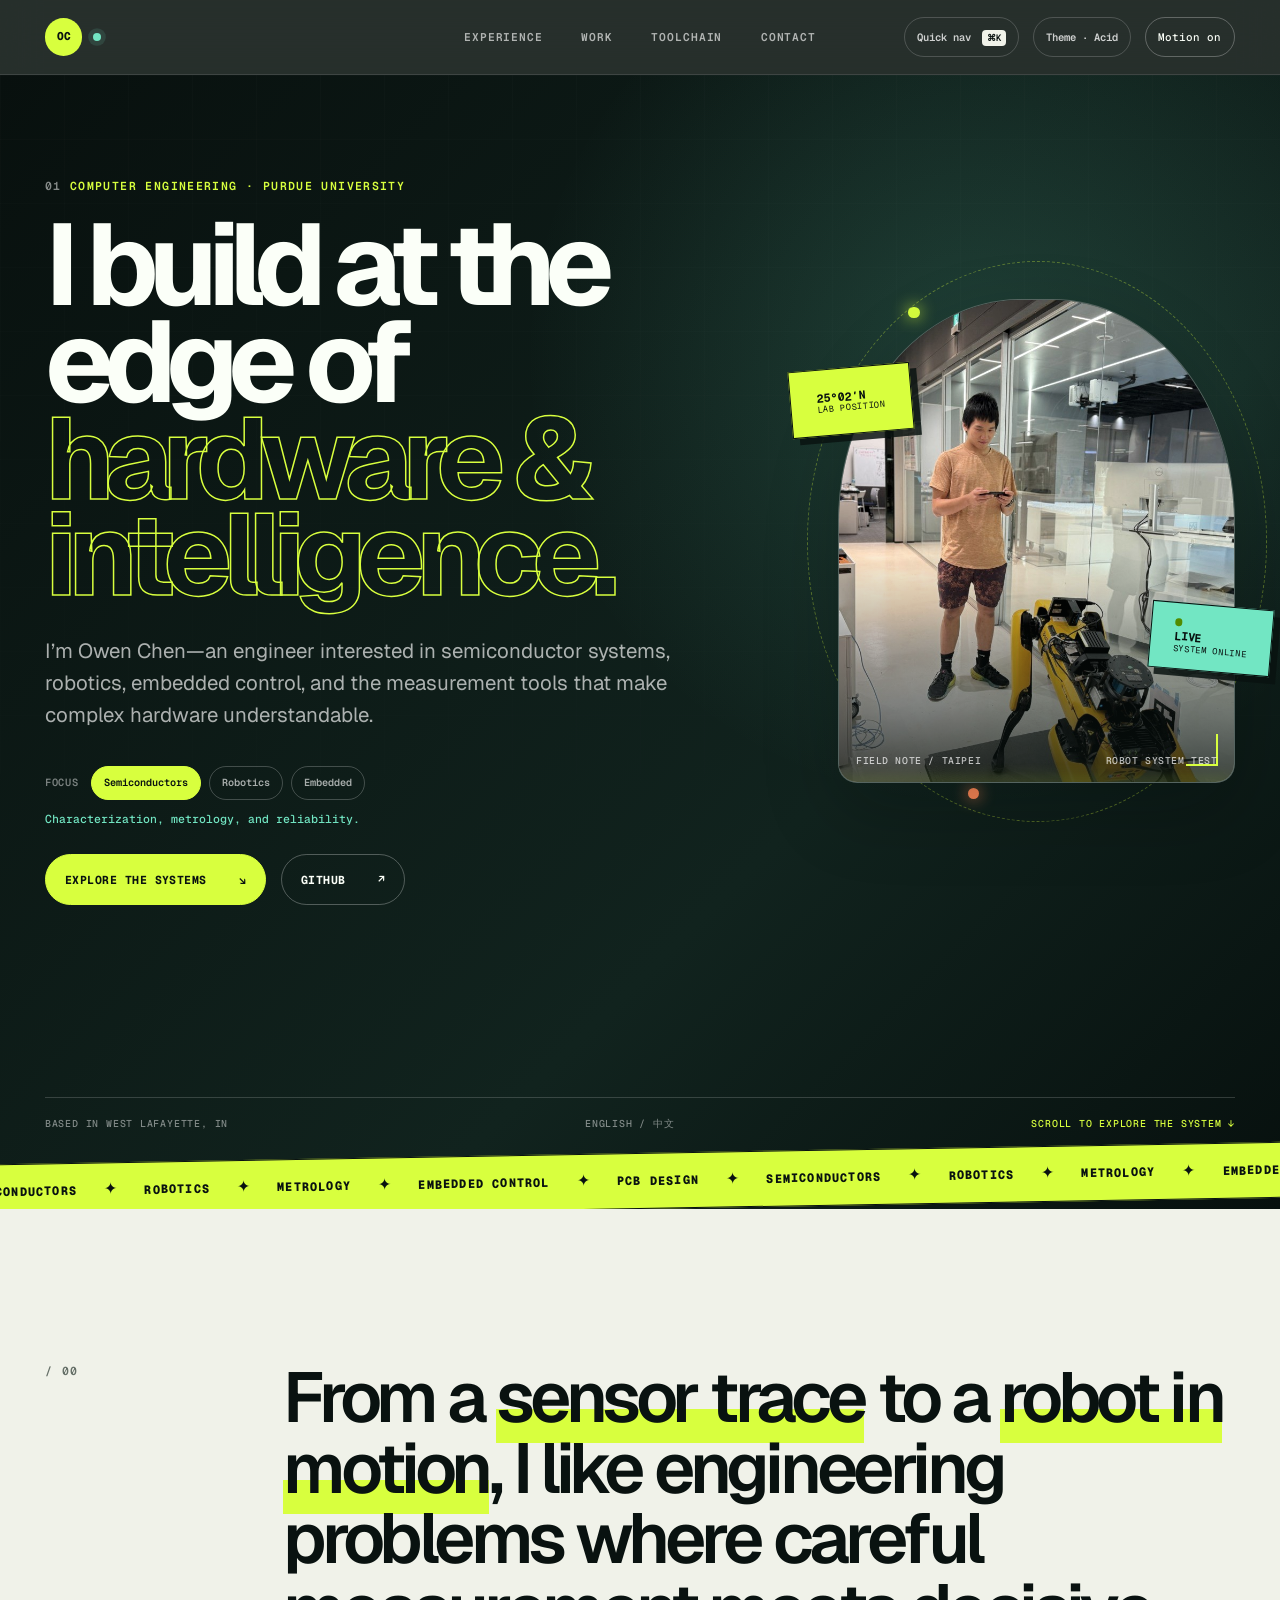
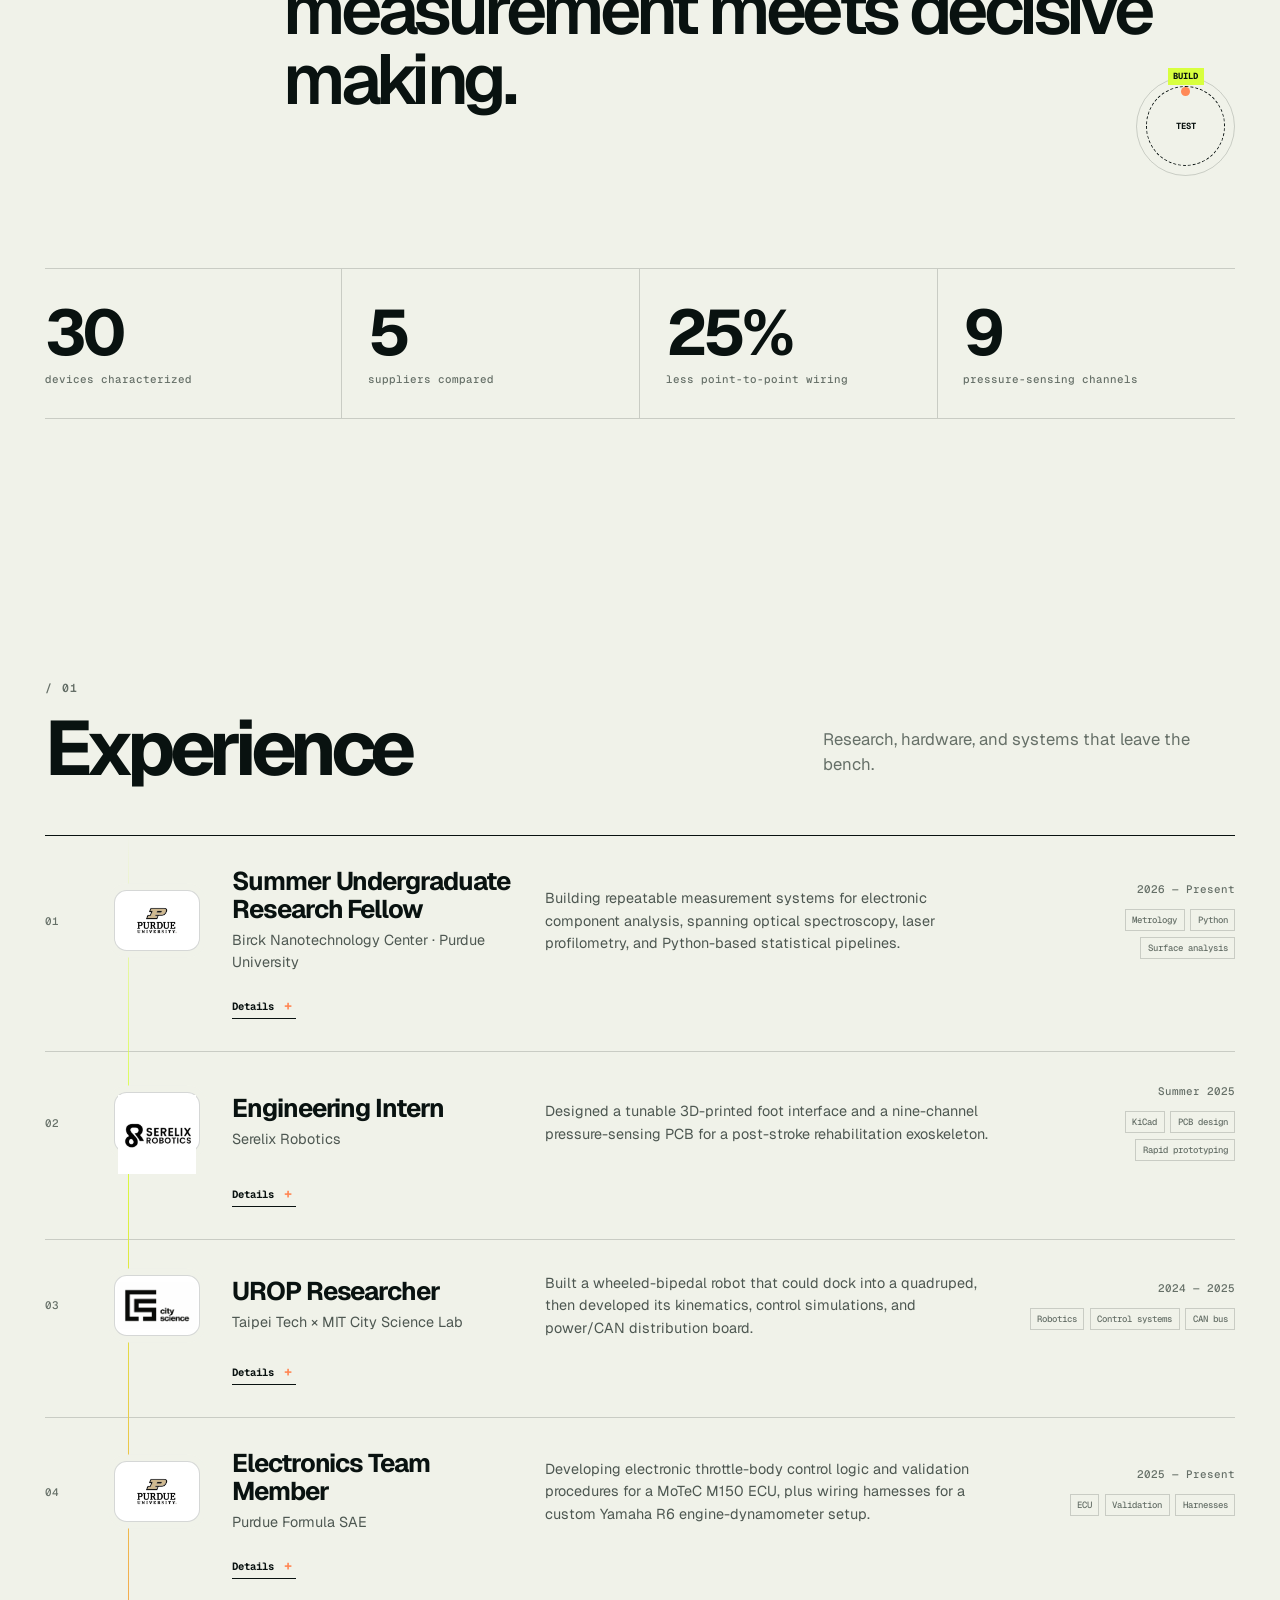
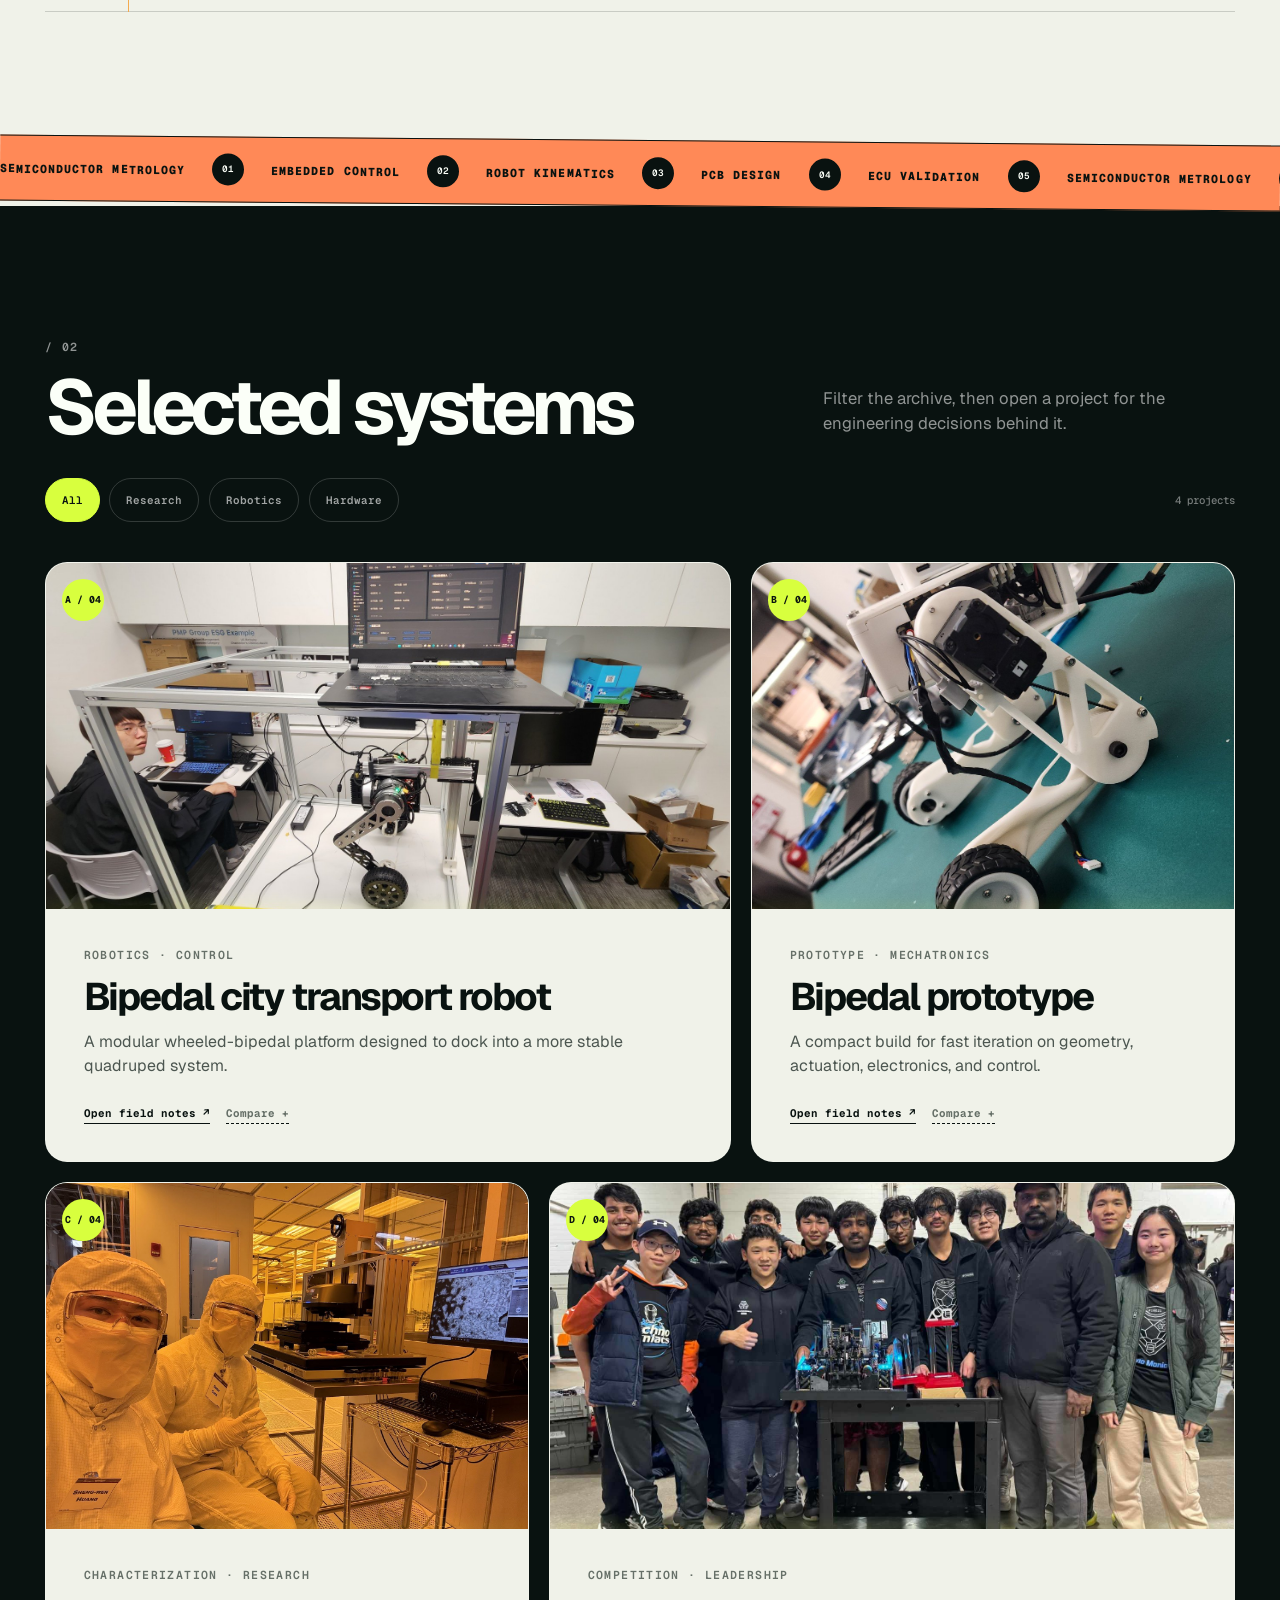
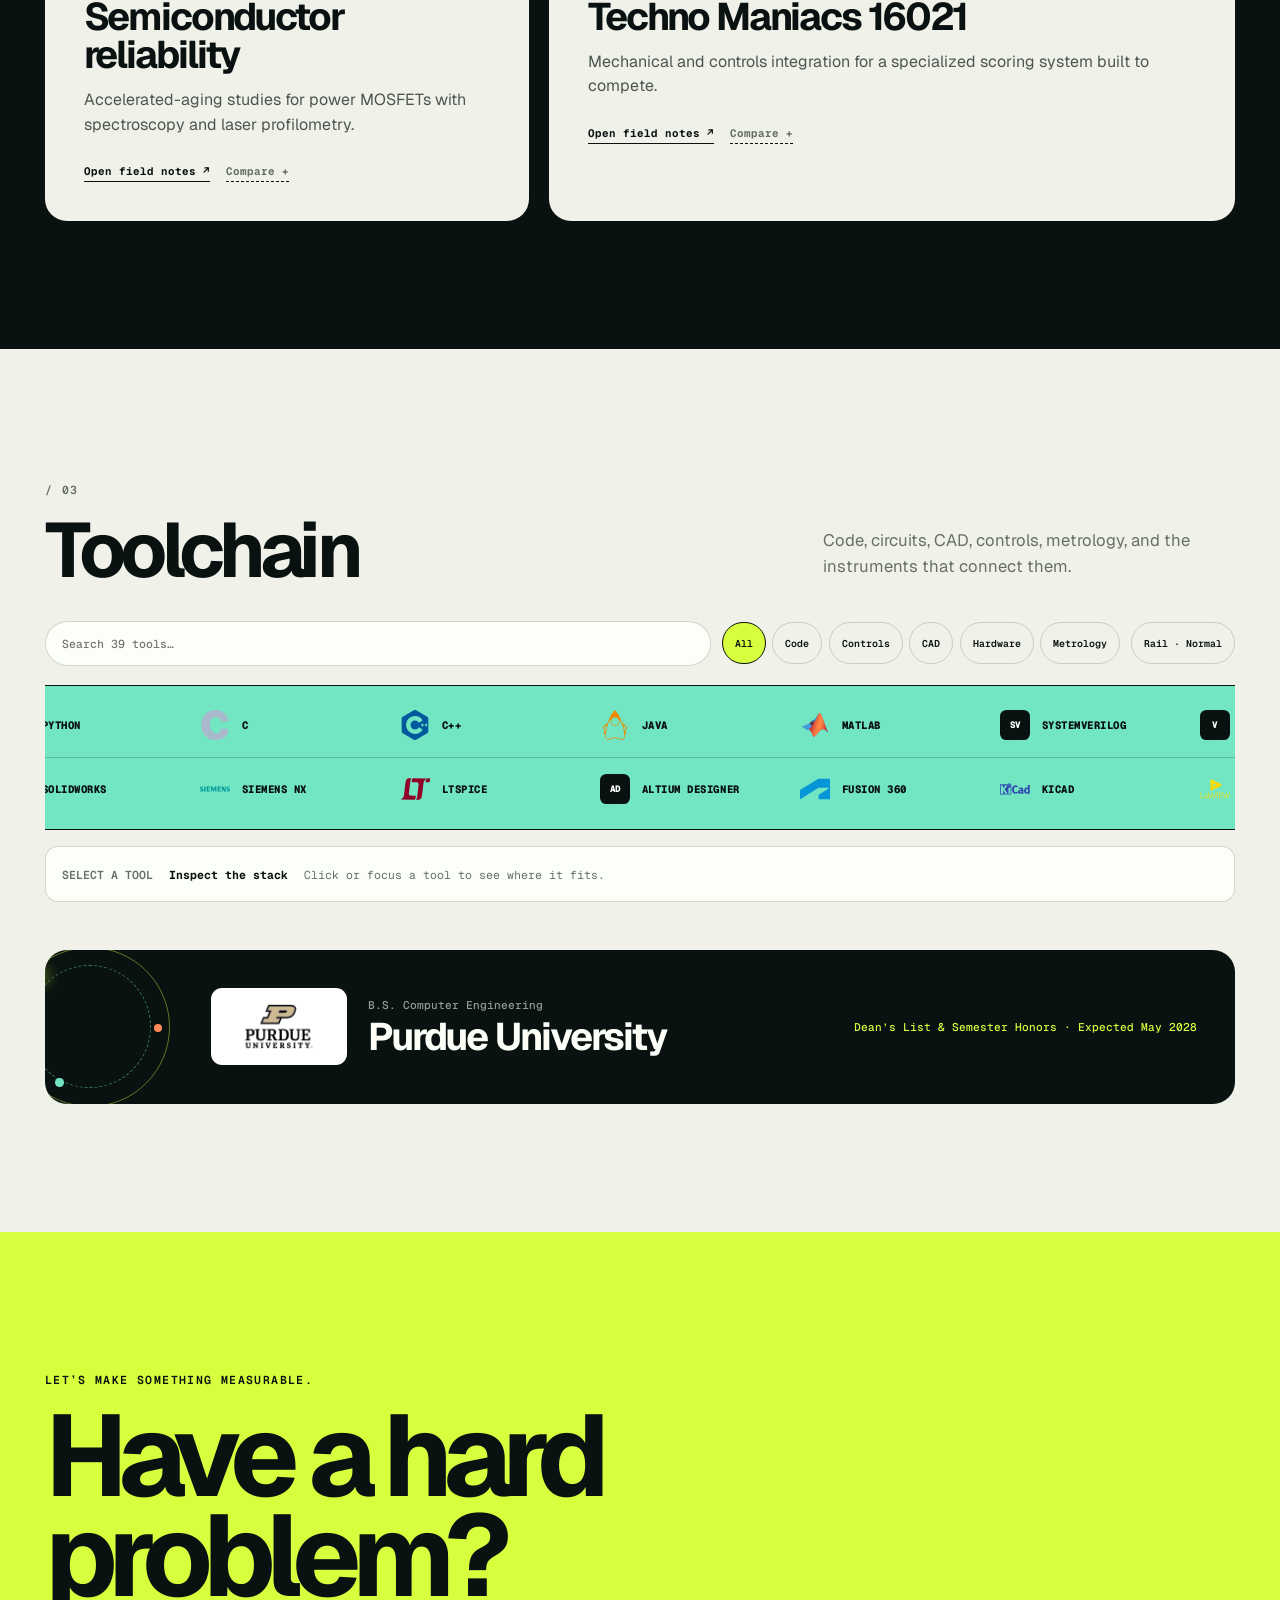
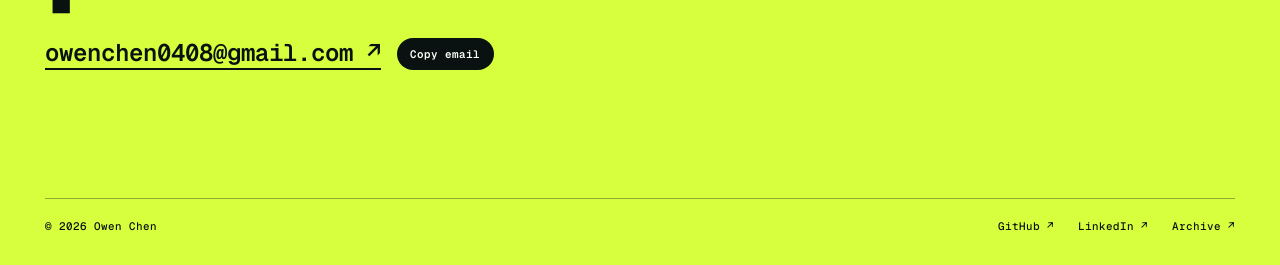
==== index.html @ 4dc7ae03 "Add ten interactive portfolio controls" ====
<!doctype html>
<html lang="en">
<head>
  <meta charset="utf-8">
  <meta name="viewport" content="width=device-width, initial-scale=1">
  <meta name="description" content="Portfolio of Owen Chen, a Purdue computer engineering student working across semiconductor research, robotics, embedded systems, and hardware validation.">
  <meta name="theme-color" content="#0c1413">
  <title>Owen Chen — Computer Engineer</title>
  <link rel="preconnect" href="https://fonts.googleapis.com">
  <link rel="preconnect" href="https://fonts.gstatic.com" crossorigin>
  <link href="https://fonts.googleapis.com/css2?family=Geist:wght@400;500;600;700;800&family=Geist+Mono:wght@400;500;600&display=swap" rel="stylesheet">
  <link rel="stylesheet" href="style.css">
  <script defer src="app.js"></script>
</head>
<body>
  <a class="skip-link" href="#main">Skip to content</a>
  <div class="scroll-progress" aria-hidden="true"><span></span></div>
  <div class="cursor-glow" aria-hidden="true"></div>
  <header class="site-header">
    <nav class="nav shell" aria-label="Primary navigation">
      <a class="wordmark" href="#top" data-nav aria-label="Owen Chen, home"><span>OC</span><i></i></a>
      <div class="nav-links">
        <a href="#experience" data-nav>Experience</a>
        <a href="#work" data-nav>Work</a>
        <a href="#toolchain" data-nav>Toolchain</a>
        <a href="#contact" data-nav>Contact</a>
      </div>
      <div class="nav-actions">
        <button id="command-open" class="header-tool" type="button" aria-haspopup="dialog" aria-controls="command-dialog">Quick nav <kbd>⌘K</kbd></button>
        <button id="theme-cycle" class="header-tool theme-cycle" type="button" aria-label="Change accent theme">Theme · Acid</button>
        <button id="motion-toggle" class="motion-toggle" type="button" aria-pressed="false" aria-label="Turn motion off">Motion on</button>
        <a class="nav-status" href="mailto:owenchen0408@gmail.com"><span></span> Open to opportunities</a>
      </div>
    </nav>
  </header>

  <main id="main">
    <section id="top" class="hero">
      <div class="hero-grid shell">
        <div class="hero-copy" data-reveal>
          <p class="eyebrow"><span>01</span> Computer engineering · Purdue University</p>
          <h1>I build at the edge of <em>hardware &amp; intelligence.</em></h1>
          <p class="lede">I’m Owen Chen—an engineer interested in semiconductor systems, robotics, embedded control, and the measurement tools that make complex hardware understandable.</p>
          <div class="focus-switcher" role="group" aria-label="Explore Owen's engineering focus">
            <span>Focus</span>
            <button type="button" data-focus="semiconductors" aria-pressed="true">Semiconductors</button>
            <button type="button" data-focus="robotics" aria-pressed="false">Robotics</button>
            <button type="button" data-focus="embedded" aria-pressed="false">Embedded</button>
          </div>
          <p id="focus-status" class="focus-status" aria-live="polite">Characterization, metrology, and reliability.</p>
          <div class="hero-actions">
            <a class="button-primary" href="#work" data-magnetic>Explore the systems <span aria-hidden="true">↘</span></a>
            <a class="button-quiet" href="https://github.com/oweche" target="_blank" rel="noreferrer" data-magnetic>GitHub <span aria-hidden="true">↗</span></a>
          </div>
        </div>

        <figure class="hero-visual" data-reveal data-parallax>
          <div class="hero-orbit" aria-hidden="true"><span></span><i></i><b></b></div>
          <div class="portrait-frame">
            <img src="assets/photos/portrait.jpg" alt="Owen testing a yellow quadruped robot in the MIT City Science Lab" width="1200" height="900" fetchpriority="high">
            <div class="scan-line" aria-hidden="true"></div>
            <span class="corner corner-tl" aria-hidden="true"></span>
            <span class="corner corner-br" aria-hidden="true"></span>
          </div>
          <figcaption><span>FIELD NOTE / TAIPEI</span><span>ROBOT SYSTEM TEST</span></figcaption>
          <div class="floating-chip chip-location"><b>25°02′N</b><small>LAB POSITION</small></div>
          <div class="floating-chip chip-state"><i></i><b>LIVE</b><small>SYSTEM ONLINE</small></div>
        </figure>

        <div class="hero-foot">
          <span>BASED IN WEST LAFAYETTE, IN</span>
          <span>ENGLISH / 中文</span>
          <span class="scroll-cue">SCROLL TO EXPLORE THE SYSTEM ↓</span>
        </div>
      </div>
      <div class="ticker" aria-label="Areas of work">
        <div class="ticker-track">
          <span>SEMICONDUCTORS</span><i>✦</i><span>ROBOTICS</span><i>✦</i><span>METROLOGY</span><i>✦</i><span>EMBEDDED CONTROL</span><i>✦</i><span>PCB DESIGN</span><i>✦</i>
          <span aria-hidden="true">SEMICONDUCTORS</span><i aria-hidden="true">✦</i><span aria-hidden="true">ROBOTICS</span><i aria-hidden="true">✦</i><span aria-hidden="true">METROLOGY</span><i aria-hidden="true">✦</i><span aria-hidden="true">EMBEDDED CONTROL</span><i aria-hidden="true">✦</i><span aria-hidden="true">PCB DESIGN</span><i aria-hidden="true">✦</i>
        </div>
      </div>
    </section>

    <section class="manifesto shell" aria-label="Engineering approach" data-reveal>
      <span class="section-code">/ 00</span>
      <p>From a <strong>sensor trace</strong> to a <strong>robot in motion</strong>, I like engineering problems where careful measurement meets decisive making.</p>
      <div class="kinetic-dial" aria-hidden="true"><span>BUILD</span><i></i><b>TEST</b></div>
    </section>

    <section class="metrics shell" aria-label="Selected engineering metrics" data-reveal>
      <article><span data-counter="30">30</span><small>devices characterized</small></article>
      <article><span data-counter="5">5</span><small>suppliers compared</small></article>
      <article><span data-counter="25" data-suffix="%">25%</span><small>less point-to-point wiring</small></article>
      <article><span data-counter="9">9</span><small>pressure-sensing channels</small></article>
    </section>

    <section id="experience" class="section shell">
      <div class="section-heading" data-reveal>
        <div><span class="section-code">/ 01</span><h2>Experience</h2></div>
        <p>Research, hardware, and systems that leave the bench.</p>
      </div>
      <div class="experience-list">
        <article class="experience-row" data-reveal>
          <span class="experience-number">01</span>
          <div class="organization-mark purdue-mark"><img src="assets/logos/purdue-official.png" alt="Purdue University"></div>
          <div class="experience-title"><h3>Summer Undergraduate Research Fellow</h3><p>Birck Nanotechnology Center · Purdue University</p></div>
          <p class="experience-summary">Building repeatable measurement systems for electronic component analysis, spanning optical spectroscopy, laser profilometry, and Python-based statistical pipelines.</p>
          <div class="experience-meta"><span>2026 — Present</span><div><small>Metrology</small><small>Python</small><small>Surface analysis</small></div></div>
          <button class="experience-toggle" type="button" aria-expanded="false" aria-controls="experience-detail-1">Details <span aria-hidden="true">+</span></button>
          <div id="experience-detail-1" class="experience-detail" hidden><strong>Current signal</strong><p>Standardized UV-Vis-NIR and laser-profilometry workflows across 30 ESP32-based development boards from five suppliers, with Python pipelines for supplier-level comparison.</p></div>
        </article>
        <article class="experience-row" data-reveal>
          <span class="experience-number">02</span>
          <div class="organization-mark serelix-mark"><img src="assets/logos/serelix-official.png" alt="Serelix Robotics"></div>
          <div class="experience-title"><h3>Engineering Intern</h3><p>Serelix Robotics</p></div>
          <p class="experience-summary">Designed a tunable 3D-printed foot interface and a nine-channel pressure-sensing PCB for a post-stroke rehabilitation exoskeleton.</p>
          <div class="experience-meta"><span>Summer 2025</span><div><small>KiCad</small><small>PCB design</small><small>Rapid prototyping</small></div></div>
          <button class="experience-toggle" type="button" aria-expanded="false" aria-controls="experience-detail-2">Details <span aria-hidden="true">+</span></button>
          <div id="experience-detail-2" class="experience-detail" hidden><strong>Current signal</strong><p>Created a parametric TPU foot interface with region-specific lattice geometry and a nine-channel ADS124S08 pressure-sensing PCB.</p></div>
        </article>
        <article class="experience-row" data-reveal>
          <span class="experience-number">03</span>
          <div class="organization-mark city-mark"><img src="assets/logos/city-science-official.png" alt="MIT City Science"></div>
          <div class="experience-title"><h3>UROP Researcher</h3><p>Taipei Tech × MIT City Science Lab</p></div>
          <p class="experience-summary">Built a wheeled-bipedal robot that could dock into a quadruped, then developed its kinematics, control simulations, and power/CAN distribution board.</p>
          <div class="experience-meta"><span>2024 — 2025</span><div><small>Robotics</small><small>Control systems</small><small>CAN bus</small></div></div>
          <button class="experience-toggle" type="button" aria-expanded="false" aria-controls="experience-detail-3">Details <span aria-hidden="true">+</span></button>
          <div id="experience-detail-3" class="experience-detail" hidden><strong>Current signal</strong><p>Implemented inverse kinematics and simulated LQR and MPC strategies in MuJoCo, then designed the two-layer power and CAN-bus distribution PCB.</p></div>
        </article>
        <article class="experience-row" data-reveal>
          <span class="experience-number">04</span>
          <div class="organization-mark purdue-mark"><img src="assets/logos/purdue-official.png" alt="Purdue University"></div>
          <div class="experience-title"><h3>Electronics Team Member</h3><p>Purdue Formula SAE</p></div>
          <p class="experience-summary">Developing electronic throttle-body control logic and validation procedures for a MoTeC M150 ECU, plus wiring harnesses for a custom Yamaha R6 engine-dynamometer setup.</p>
          <div class="experience-meta"><span>2025 — Present</span><div><small>ECU</small><small>Validation</small><small>Harnesses</small></div></div>
          <button class="experience-toggle" type="button" aria-expanded="false" aria-controls="experience-detail-4">Details <span aria-hidden="true">+</span></button>
          <div id="experience-detail-4" class="experience-detail" hidden><strong>Current signal</strong><p>Working on throttle-body control logic, validation procedures, and documented engine-dynamometer wiring around a MoTeC M150 and Yamaha R6.</p></div>
        </article>
      </div>
    </section>

    <div class="systems-rail" aria-label="Engineering areas">
      <div class="systems-rail-track"><span>SEMICONDUCTOR METROLOGY</span><i>01</i><span>EMBEDDED CONTROL</span><i>02</i><span>ROBOT KINEMATICS</span><i>03</i><span>PCB DESIGN</span><i>04</i><span>ECU VALIDATION</span><i>05</i><span aria-hidden="true">SEMICONDUCTOR METROLOGY</span><i aria-hidden="true">01</i><span aria-hidden="true">EMBEDDED CONTROL</span><i aria-hidden="true">02</i><span aria-hidden="true">ROBOT KINEMATICS</span><i aria-hidden="true">03</i><span aria-hidden="true">PCB DESIGN</span><i aria-hidden="true">04</i><span aria-hidden="true">ECU VALIDATION</span><i aria-hidden="true">05</i></div>
    </div>

    <section id="work" class="projects-section">
      <div class="shell">
        <div class="section-heading inverted" data-reveal>
          <div><span class="section-code">/ 02</span><h2>Selected systems</h2></div>
          <p>Filter the archive, then open a project for the engineering decisions behind it.</p>
        </div>
        <div class="filter-bar" data-reveal>
          <div role="group" aria-label="Filter projects">
            <button type="button" data-filter="all" aria-pressed="true">All</button>
            <button type="button" data-filter="research" aria-pressed="false">Research</button>
            <button type="button" data-filter="robotics" aria-pressed="false">Robotics</button>
            <button type="button" data-filter="hardware" aria-pressed="false">Hardware</button>
          </div>
          <span id="project-count" aria-live="polite">4 projects</span>
        </div>
        <div class="project-grid">
          <article class="project-card feature-card" data-category="robotics hardware" data-reveal data-tilt>
            <div class="project-image"><img src="assets/photos/robot-city.jpg" alt="Bipedal city transport robot on a test rig in the lab" width="1600" height="1200" loading="lazy"><span>A / 04</span><button class="photo-open" type="button" data-photo="assets/photos/robot-city.jpg" data-caption="Bipedal city transport robot on a test rig">Expand photo</button></div>
            <div class="project-content"><p class="project-label">Robotics · Control</p><h3>Bipedal city transport robot</h3><p>A modular wheeled-bipedal platform designed to dock into a more stable quadruped system.</p><div class="project-actions"><button type="button" data-project="bipedal" data-magnetic>Open field notes <span aria-hidden="true">↗</span></button><button class="compare-toggle" type="button" data-compare="bipedal" aria-pressed="false">Compare <span aria-hidden="true">+</span></button></div></div>
          </article>
          <article class="project-card" data-category="robotics hardware" data-reveal data-tilt>
            <div class="project-image"><img src="assets/photos/robot-prototype.jpg" alt="Close-up of Owen's white bipedal robot prototype on a workbench" width="900" height="1200" loading="lazy"><span>B / 04</span><button class="photo-open" type="button" data-photo="assets/photos/robot-prototype.jpg" data-caption="Compact bipedal prototype on the workbench">Expand photo</button></div>
            <div class="project-content"><p class="project-label">Prototype · Mechatronics</p><h3>Bipedal prototype</h3><p>A compact build for fast iteration on geometry, actuation, electronics, and control.</p><div class="project-actions"><button type="button" data-project="prototype" data-magnetic>Open field notes <span aria-hidden="true">↗</span></button><button class="compare-toggle" type="button" data-compare="prototype" aria-pressed="false">Compare <span aria-hidden="true">+</span></button></div></div>
          </article>
          <article class="project-card cleanroom-card" data-category="research hardware" data-reveal data-tilt>
            <div class="project-image"><img src="assets/photos/cleanroom.jpg" alt="Owen Chen and a colleague in cleanroom PPE beside semiconductor imaging equipment" width="1582" height="1187" loading="lazy"><span>C / 04</span><button class="photo-open" type="button" data-photo="assets/photos/cleanroom.jpg" data-caption="Cleanroom characterization work beside semiconductor imaging equipment">Expand photo</button></div>
            <div class="project-content"><p class="project-label">Characterization · Research</p><h3>Semiconductor reliability</h3><p>Accelerated-aging studies for power MOSFETs with spectroscopy and laser profilometry.</p><div class="project-actions"><button type="button" data-project="semiconductor" data-magnetic>Open field notes <span aria-hidden="true">↗</span></button><button class="compare-toggle" type="button" data-compare="semiconductor" aria-pressed="false">Compare <span aria-hidden="true">+</span></button></div></div>
          </article>
          <article class="project-card feature-card" data-category="robotics hardware" data-reveal data-tilt>
            <div class="project-image"><img src="assets/photos/ftc-team.jpg" alt="FTC Team 16021 Techno Maniacs with their competition robot and trophy" width="1600" height="1200" loading="lazy"><span>D / 04</span><button class="photo-open" type="button" data-photo="assets/photos/ftc-team.jpg" data-caption="FTC Team 16021 with its competition robot and trophy">Expand photo</button></div>
            <div class="project-content"><p class="project-label">Competition · Leadership</p><h3>Techno Maniacs 16021</h3><p>Mechanical and controls integration for a specialized scoring system built to compete.</p><div class="project-actions"><button type="button" data-project="ftc" data-magnetic>Open field notes <span aria-hidden="true">↗</span></button><button class="compare-toggle" type="button" data-compare="ftc" aria-pressed="false">Compare <span aria-hidden="true">+</span></button></div></div>
          </article>
        </div>
      </div>
    </section>

    <section id="toolchain" class="section shell toolchain">
      <div class="section-heading" data-reveal>
        <div><span class="section-code">/ 03</span><h2>Toolchain</h2></div>
        <p>Code, circuits, CAD, controls, metrology, and the instruments that connect them.</p>
      </div>
      <div class="tool-controls" data-reveal>
        <label class="tool-search"><span class="sr-only">Search tools</span><input id="tool-search" type="search" placeholder="Search 39 tools…" autocomplete="off"></label>
        <div class="tool-filters" role="group" aria-label="Filter toolchain">
          <button type="button" data-tool-filter="all" aria-pressed="true">All</button>
          <button type="button" data-tool-filter="code" aria-pressed="false">Code</button>
          <button type="button" data-tool-filter="controls" aria-pressed="false">Controls</button>
          <button type="button" data-tool-filter="cad" aria-pressed="false">CAD</button>
          <button type="button" data-tool-filter="hardware" aria-pressed="false">Hardware</button>
          <button type="button" data-tool-filter="metrology" aria-pressed="false">Metrology</button>
        </div>
        <button id="tool-speed" class="tool-speed" type="button" aria-label="Change tool rail speed">Rail · Normal</button>
      </div>
      <div class="logo-loop" data-reveal aria-label="Selected engineering tools">
        <div class="logo-track logo-track-forward">
          <div class="logo-group">
            <figure><img src="assets/logos/python.svg" alt=""><figcaption>Python</figcaption></figure>
            <figure><img src="assets/logos/c.svg" alt=""><figcaption>C</figcaption></figure>
            <figure><img src="assets/logos/cplusplus.svg" alt=""><figcaption>C++</figcaption></figure>
            <figure><img src="assets/logos/java.svg" alt=""><figcaption>Java</figcaption></figure>
            <figure><img src="assets/logos/matlab.svg" alt=""><figcaption>MATLAB</figcaption></figure>
            <figure><span class="logo-monogram">SV</span><figcaption>SystemVerilog</figcaption></figure>
            <figure><span class="logo-monogram">V</span><figcaption>Verilog</figcaption></figure>
            <figure><img src="assets/logos/ros.svg" alt=""><figcaption>ROS 2</figcaption></figure>
            <figure><img src="assets/logos/git.svg" alt=""><figcaption>Git</figcaption></figure>
            <figure><img src="assets/logos/github.svg" alt=""><figcaption>GitHub</figcaption></figure>
            <figure><img src="assets/logos/linux.svg" alt=""><figcaption>Linux</figcaption></figure>
            <figure><span class="logo-monogram">TL</span><figcaption>ThinLinc</figcaption></figure>
            <figure><img src="assets/logos/vscode.svg" alt=""><figcaption>VS Code</figcaption></figure>
            <figure><img src="assets/logos/jupyter.svg" alt=""><figcaption>Jupyter</figcaption></figure>
            <figure><img src="assets/logos/numpy.svg" alt=""><figcaption>NumPy</figcaption></figure>
            <figure><img src="assets/logos/pandas.svg" alt=""><figcaption>Pandas</figcaption></figure>
            <figure><img src="assets/logos/windows.svg" alt=""><figcaption>Windows</figcaption></figure>
          </div>
        </div>
        <div class="logo-track logo-track-reverse">
          <div class="logo-group">
            <figure><span class="logo-monogram">SW</span><figcaption>SolidWorks</figcaption></figure>
            <figure><img src="assets/logos/siemens.svg" alt=""><figcaption>Siemens NX</figcaption></figure>
            <figure><img src="assets/logos/ltspice.svg" alt=""><figcaption>LTspice</figcaption></figure>
            <figure><span class="logo-monogram">AD</span><figcaption>Altium Designer</figcaption></figure>
            <figure><img src="assets/logos/autodesk.svg" alt=""><figcaption>Fusion 360</figcaption></figure>
            <figure><img src="assets/logos/kicad.svg" alt=""><figcaption>KiCad</figcaption></figure>
            <figure><img src="assets/logos/labview.svg" alt=""><figcaption>LabVIEW</figcaption></figure>
            <figure><img src="assets/logos/labview.svg" alt=""><figcaption>NI Vision · NI-IMAQdx · NI MAX</figcaption></figure>
            <figure><img src="assets/logos/nvidia.svg" alt=""><figcaption>Isaac Gym</figcaption></figure>
            <figure><span class="logo-monogram">PIN</span><figcaption>Pinocchio</figcaption></figure>
            <figure><span class="logo-monogram">OS</span><figcaption>OSQP</figcaption></figure>
            <figure><img src="assets/logos/raspberrypi.svg" alt=""><figcaption>Raspberry Pi Pico / RP2040</figcaption></figure>
            <figure><img src="assets/logos/espressif.svg" alt=""><figcaption>ESP32 / ESP32-DevKitC</figcaption></figure>
            <figure><img src="assets/logos/arduino.svg" alt=""><figcaption>Teensy / Arduino</figcaption></figure>
            <figure><span class="logo-monogram">K</span><figcaption>Keyence VK-X-3000 · Keyence VHX-7000</figcaption></figure>
            <figure><span class="logo-monogram">UV</span><figcaption>Cary 6000i / Lambda 950</figcaption></figure>
            <figure><span class="logo-monogram">ER</span><figcaption>HAPSITE ER</figcaption></figure>
            <figure><span class="logo-monogram">G</span><figcaption>G-code</figcaption></figure>
            <figure><span class="logo-monogram">GV</span><figcaption>GigE Vision</figcaption></figure>
          </div>
        </div>
      </div>
      <aside id="tool-detail" class="tool-detail" aria-live="polite"><span>Select a tool</span><strong>Inspect the stack</strong><p>Click or focus a tool to see where it fits.</p></aside>
      <div class="education-card" data-reveal>
        <div class="education-orbit" aria-hidden="true"><i></i><b></b></div>
        <div><span class="education-mark"><img src="assets/logos/purdue-official.png" alt="Purdue University"></span><div><p>B.S. Computer Engineering</p><h3>Purdue University</h3></div></div>
        <p>Dean’s List &amp; Semester Honors · Expected May 2028</p>
      </div>
    </section>
  </main>

  <footer id="contact">
    <div class="shell footer-inner" data-reveal>
      <p class="eyebrow">Let’s make something measurable.</p>
      <h2>Have a hard problem?</h2>
      <div class="contact-actions">
        <a class="footer-email" href="mailto:owenchen0408@gmail.com" data-magnetic>owenchen0408@gmail.com <span aria-hidden="true">↗</span></a>
        <button id="copy-email" type="button" data-magnetic>Copy email</button>
        <span id="copy-status" class="sr-only" aria-live="polite"></span>
      </div>
      <div class="footer-bottom"><span>© 2026 Owen Chen</span><div><a href="https://github.com/oweche" target="_blank" rel="noreferrer">GitHub ↗</a><a href="https://www.linkedin.com/in/owen-chen-aab061216/" target="_blank" rel="noreferrer">LinkedIn ↗</a><a href="https://owenchen.org" target="_blank" rel="noreferrer">Archive ↗</a></div></div>
    </div>
  </footer>

  <button id="back-to-top" class="back-to-top" type="button" aria-label="Back to top">↑</button>
  <div id="compare-tray" class="compare-tray" hidden aria-live="polite">
    <div><span>Compare projects</span><strong id="compare-selection">Choose two projects</strong></div>
    <button id="compare-clear" type="button">Clear</button>
    <button id="compare-open" type="button" disabled>Compare</button>
  </div>

  <dialog id="command-dialog" class="command-dialog" aria-labelledby="command-title">
    <form method="dialog"><button class="dialog-close" aria-label="Close quick navigation">Close ×</button></form>
    <div class="command-inner">
      <p class="project-label">Keyboard / navigation</p>
      <h2 id="command-title">Go somewhere useful.</h2>
      <label><span class="sr-only">Search destinations</span><input id="command-search" type="search" placeholder="Type a section or project…" autocomplete="off"></label>
      <div id="command-results" class="command-results">
        <a href="#experience" data-command-label="experience research internships">Experience <span>01</span></a>
        <a href="#work" data-command-label="work projects systems robotics semiconductor">Selected systems <span>02</span></a>
        <a href="#toolchain" data-command-label="toolchain skills software hardware cad">Toolchain <span>03</span></a>
        <a href="#contact" data-command-label="contact email">Contact <span>04</span></a>
      </div>
      <p class="command-hint"><kbd>↑</kbd><kbd>↓</kbd> navigate · <kbd>Enter</kbd> open · <kbd>Esc</kbd> close</p>
    </div>
  </dialog>

  <dialog id="photo-dialog" class="photo-dialog" aria-labelledby="photo-caption">
    <button id="photo-close" class="dialog-close" type="button" aria-label="Close enlarged photo">Close ×</button>
    <figure><img id="photo-image" src="assets/photos/robot-city.jpg" alt=""><figcaption id="photo-caption"></figcaption></figure>
  </dialog>

  <dialog id="project-dialog">
    <button id="dialog-close" class="dialog-close" type="button" aria-label="Close project details">Close ×</button>
    <div id="dialog-content"></div>
  </dialog>

  <template id="project-bipedal">
    <article class="dialog-project"><p class="project-label">Taipei Tech × MIT City Science Lab</p><h2>Bipedal city transport robot</h2><img src="assets/photos/robot-city.jpg" alt="Bipedal city transport robot on a lab test rig"><div class="dialog-grid"><p>Designed and built both a prototype and a full-scale wheeled-bipedal robot with a docking mechanism that reconfigured the system into a quadruped for improved static stability.</p><ul><li>Inverse kinematics for height and pose control</li><li>LQR and MPC simulations in MuJoCo</li><li>Two-layer power and CAN-bus PCB</li><li>25% reduction in point-to-point wiring</li></ul></div></article>
  </template>
  <template id="project-prototype">
    <article class="dialog-project"><p class="project-label">Fast physical iteration</p><h2>Bipedal prototype</h2><img src="assets/photos/robot-prototype.jpg" alt="Close-up of the compact bipedal robot prototype"><div class="dialog-grid"><p>The smaller platform made it possible to test mechanical proportions, motor placement, belt drives, and electronics packaging before committing to the full-scale system.</p><ul><li>Rapid 3D-printed iteration</li><li>Compact electromechanical packaging</li><li>Bench testing for mobility concepts</li></ul></div></article>
  </template>
  <template id="project-semiconductor">
    <article class="dialog-project"><p class="project-label">Birck Nanotechnology Center</p><h2>Semiconductor reliability</h2><img src="assets/photos/cleanroom.jpg" alt="Owen Chen and a colleague in cleanroom PPE beside semiconductor imaging equipment"><div class="dialog-grid"><p>Developed and executed a High Temperature Gate Bias accelerated-aging protocol for onsemi power MOSFETs, aligning procedures with AEC-Q101 guidance.</p><ul><li>Keithley source-measure units</li><li>FTIR and white-light spectroscopy</li><li>VK-X3000 laser profilometry</li><li>Repeatable measurement procedures</li></ul></div></article>
  </template>
  <template id="project-ftc">
    <article class="dialog-project"><p class="project-label">FIRST Tech Challenge · Team 16021</p><h2>Techno Maniacs</h2><img src="assets/photos/ftc-team.jpg" alt="FTC Team 16021 with its competition robot and trophy"><div class="dialog-grid"><p>Led the mechanical and controls integration of a drone-scoring subsystem, increasing maximum scoring capacity by about 20% and implementing Java-based actuator controls.</p><ul><li>Winning Alliance, 2024 New England Invitational</li><li>3rd Place Inspire Award, 2025 New England Invitational</li><li>CNC machining with Fusion 360 CAM</li></ul></div></article>
  </template>
</body>
</html>
---- style.css ----
:root {
  --ink:#091210; --ink-2:#10201b; --paper:#f0f2e9; --white:#fbfff8;
  --acid:#d8ff3e; --mint:#72e6c3; --orange:#ff8957; --muted:#667068;
  --line:rgba(9,18,16,.17); --dark-line:rgba(255,255,255,.17);
  --shadow:0 28px 75px rgba(2,9,7,.24); --radius:22px;
  --sans:Geist,"Segoe UI",Arial,sans-serif; --mono:"Geist Mono",Consolas,monospace;
}
:root[data-theme="cyan"]{--acid:#72e6c3;--mint:#8fcaff;--orange:#ffc857}
:root[data-theme="orange"]{--acid:#ff8957;--mint:#ffc857;--orange:#72e6c3}
*{box-sizing:border-box}
html{scroll-behavior:smooth;background:var(--ink)}
body{margin:0;overflow-x:hidden;color:var(--ink);background:var(--paper);font:16px/1.55 var(--sans);-webkit-font-smoothing:antialiased}
img{display:block;max-width:100%} a{color:inherit;text-decoration:none} button,input,select{font:inherit} [hidden]{display:none!important}
::selection{color:var(--ink);background:var(--acid)}
:focus-visible{outline:3px solid var(--orange);outline-offset:4px}
.shell{width:min(1380px,calc(100% - clamp(28px,7vw,112px)));margin-inline:auto}
.sr-only{position:absolute;width:1px;height:1px;padding:0;margin:-1px;overflow:hidden;clip:rect(0,0,0,0);white-space:nowrap;border:0}
.skip-link{position:fixed;z-index:999;top:1rem;left:1rem;padding:.7rem 1rem;color:var(--ink);background:var(--acid);border-radius:999px;font-weight:800;transform:translateY(-180%)}
.skip-link:focus{transform:none}
.scroll-progress{position:fixed;z-index:90;top:0;right:0;left:0;height:3px;pointer-events:none}.scroll-progress span{display:block;width:100%;height:100%;background:linear-gradient(90deg,var(--acid),var(--mint),var(--orange));transform:scaleX(0);transform-origin:left;will-change:transform}
.cursor-glow{position:fixed;z-index:45;top:0;left:0;width:19rem;height:19rem;pointer-events:none;opacity:0;background:radial-gradient(circle,rgba(216,255,62,.12),transparent 68%);transform:translate(calc(var(--pointer-x,-300px) - 50%),calc(var(--pointer-y,-300px) - 50%));transition:opacity .25s ease;mix-blend-mode:screen}
.pointer-active .cursor-glow{opacity:1}
.eyebrow,.section-code,.project-label{font-family:var(--mono);font-size:.72rem;font-weight:600;letter-spacing:.12em;text-transform:uppercase}
.section-code{display:inline-block;margin-bottom:1rem;color:var(--muted)}

/* Navigation */
.site-header{position:sticky;z-index:50;top:0;color:var(--white);background:rgba(9,18,16,.87);border-bottom:1px solid rgba(255,255,255,.11);backdrop-filter:blur(18px)}
.nav{display:grid;grid-template-columns:1fr auto 1fr;align-items:center;min-height:74px;gap:2rem}
.wordmark{display:flex;align-items:center;gap:.65rem;width:max-content;font-size:1.12rem;font-weight:800;letter-spacing:-.04em}
.wordmark>span{display:grid;width:2.35rem;height:2.35rem;place-items:center;color:var(--ink);background:var(--acid);border-radius:50%;font-family:var(--mono);font-size:.7rem;transition:transform .3s ease,border-radius .3s ease}
.wordmark i{width:.5rem;height:.5rem;background:var(--mint);border-radius:50%;box-shadow:0 0 0 .3rem rgba(114,230,195,.12)}
.wordmark:hover>span{transform:rotate(10deg);border-radius:30%}
.nav-links{display:flex;gap:clamp(1rem,3vw,2.6rem)}
.nav-links a{position:relative;color:rgba(255,255,255,.64);font:600 .7rem var(--mono);letter-spacing:.08em;text-transform:uppercase;transition:color .2s ease}
.nav-links a:after{content:"";position:absolute;right:0;bottom:-.75rem;left:0;height:2px;background:var(--acid);transform:scaleX(0);transition:transform .25s ease}
.nav-links a:hover,.nav-links a.active{color:var(--white)} .nav-links a.active:after{transform:scaleX(1)}
.nav-actions{justify-self:end;display:flex;align-items:center;gap:.85rem}
.motion-toggle{min-height:2.5rem;padding:0 .8rem;color:var(--white);background:transparent;border:1px solid rgba(255,255,255,.27);border-radius:999px;cursor:pointer;font:500 .68rem var(--mono);transition:all .2s ease}
.motion-toggle:hover{color:var(--ink);background:var(--acid);border-color:var(--acid)}
.header-tool{min-height:2.5rem;padding:0 .75rem;color:rgba(255,255,255,.78);background:transparent;border:1px solid rgba(255,255,255,.18);border-radius:999px;cursor:pointer;font:600 .66rem var(--mono);white-space:nowrap;transition:color .2s ease,border-color .2s ease,background .2s ease}.header-tool:hover{color:var(--ink);background:var(--mint);border-color:var(--mint)}.header-tool kbd{margin-left:.35rem;padding:.1rem .28rem;color:var(--ink);background:var(--paper);border-radius:.25rem;font:600 .58rem var(--mono)}
.nav-status{display:flex;align-items:center;gap:.48rem;color:rgba(255,255,255,.7);font:500 .68rem var(--mono)}
.nav-status span{width:.5rem;height:.5rem;background:var(--mint);border-radius:50%;animation:pulse 2s ease-out infinite}

/* Hero */
.hero{position:relative;overflow:hidden;min-height:calc(100svh - 74px);padding-top:clamp(4rem,8vw,8rem);color:var(--white);background:radial-gradient(circle at 76% 25%,rgba(114,230,195,.17),transparent 28rem),linear-gradient(135deg,#08100e,#11231e 64%,#07100e)}
.hero:before{content:"";position:absolute;inset:0;opacity:.22;pointer-events:none;background-image:linear-gradient(rgba(255,255,255,.06) 1px,transparent 1px),linear-gradient(90deg,rgba(255,255,255,.06) 1px,transparent 1px);background-size:4rem 4rem;mask-image:linear-gradient(#000,transparent 88%)}
.hero-grid{position:relative;z-index:1;display:grid;grid-template-columns:minmax(0,1.08fr) minmax(300px,.62fr);grid-template-rows:1fr auto;gap:clamp(3rem,8vw,8rem);align-items:center}
.hero-copy{padding-bottom:clamp(3rem,7vw,6rem)}
.hero .eyebrow{margin:0 0 1.3rem;color:var(--acid)} .hero .eyebrow span{color:rgba(255,255,255,.5)}
.hero h1{max-width:11ch;margin:0;font-size:clamp(4rem,9vw,9rem);font-weight:700;line-height:.84;letter-spacing:-.085em}
.hero h1 em{display:block;color:transparent;-webkit-text-stroke:1.5px var(--acid);font-style:normal}
.lede{max-width:43rem;margin:2rem 0 2.2rem;color:rgba(255,255,255,.66);font-size:clamp(1.02rem,1.7vw,1.28rem)}
.focus-switcher{display:flex;flex-wrap:wrap;align-items:center;gap:.5rem;margin:0 0 .7rem}.focus-switcher>span{margin-right:.25rem;color:rgba(255,255,255,.45);font:600 .65rem var(--mono);letter-spacing:.08em;text-transform:uppercase}.focus-switcher button{min-height:2.15rem;padding:0 .75rem;color:rgba(255,255,255,.64);background:transparent;border:1px solid rgba(255,255,255,.22);border-radius:999px;cursor:pointer;font:600 .64rem var(--mono);transition:all .2s ease}.focus-switcher button:hover,.focus-switcher button[aria-pressed="true"]{color:var(--ink);background:var(--acid);border-color:var(--acid)}.focus-status{min-height:1.3rem;margin:0 0 1.4rem;color:var(--mint);font:500 .72rem var(--mono)}.hero[data-focus-view="robotics"] .hero-orbit{animation-duration:8s}.hero[data-focus-view="embedded"] .hero-orbit{border-style:solid}.hero[data-focus-view="embedded"] .portrait-frame img{filter:saturate(.6) contrast(1.16)}
.hero-actions{display:flex;flex-wrap:wrap;align-items:center;gap:.9rem}
.button-primary,.button-quiet{display:inline-flex;align-items:center;justify-content:space-between;gap:2rem;min-height:3.2rem;padding:0 1.2rem;border:1px solid var(--acid);border-radius:999px;cursor:pointer;font:700 .72rem var(--mono);letter-spacing:.04em;text-transform:uppercase;transform:translate(var(--mag-x,0),var(--mag-y,0));transition:transform .2s ease,background .2s ease,color .2s ease,box-shadow .2s ease}
.button-primary{color:var(--ink);background:var(--acid)} .button-primary:hover{box-shadow:0 .8rem 2rem rgba(216,255,62,.18)}
.button-quiet{color:var(--white);background:transparent;border-color:rgba(255,255,255,.28)} .button-quiet:hover{color:var(--ink);background:var(--white)}
.hero-visual{position:relative;isolation:isolate;width:min(100%,31rem);margin:0 0 clamp(3rem,7vw,6rem);transform:translate(var(--parallax-x,0),var(--parallax-y,0));transition:transform .18s ease-out}
.hero-orbit{position:absolute;z-index:0;inset:-8%;border:1px dashed rgba(216,255,62,.34);border-radius:50%;animation:orbit 18s linear infinite}.hero-orbit:before{content:"";position:absolute;inset:10%;border:1px solid rgba(114,230,195,.22);border-radius:50%;animation:orbit 11s linear infinite reverse}.hero-orbit span,.hero-orbit i,.hero-orbit b{position:absolute;width:.7rem;height:.7rem;border-radius:50%;box-shadow:0 0 1rem currentColor}.hero-orbit span{top:8%;left:22%;color:var(--acid);background:currentColor}.hero-orbit i{right:7%;bottom:30%;color:var(--mint);background:currentColor}.hero-orbit b{bottom:4%;left:35%;color:var(--orange);background:currentColor}
.portrait-frame{position:relative;z-index:1;overflow:hidden;aspect-ratio:.82;background:#1c302a;border:1px solid rgba(255,255,255,.25);border-radius:46% 46% 1.2rem 1.2rem;box-shadow:var(--shadow)}
.portrait-frame:after{content:"";position:absolute;inset:0;background:linear-gradient(to top,rgba(9,18,16,.76),transparent 48%);pointer-events:none}
.portrait-frame img{width:100%;height:100%;object-fit:cover;object-position:52% center;filter:saturate(.82) contrast(1.05);transition:transform .75s cubic-bezier(.2,.8,.2,1),filter .75s ease}
.portrait-frame:hover img{transform:scale(1.04);filter:saturate(1)}
.scan-line{position:absolute;z-index:2;right:0;left:0;height:2px;background:var(--acid);box-shadow:0 0 1rem var(--acid);animation:scan 5s ease-in-out infinite}
.corner{position:absolute;z-index:3;width:2rem;height:2rem;border-color:var(--acid);border-style:solid}.corner-tl{top:1rem;left:1rem;border-width:2px 0 0 2px}.corner-br{right:1rem;bottom:1rem;border-width:0 2px 2px 0}
.hero-visual figcaption{position:absolute;z-index:4;right:1.1rem;bottom:1rem;left:1.1rem;display:flex;justify-content:space-between;gap:1rem;color:rgba(255,255,255,.72);font:500 .61rem var(--mono);letter-spacing:.06em}
.floating-chip{position:absolute;z-index:5;display:grid;min-width:7.6rem;min-height:4.2rem;padding:.7rem .9rem;place-content:center;color:var(--ink);background:var(--acid);border:1px solid var(--ink);box-shadow:.42rem .42rem 0 rgba(9,18,16,.84);font-family:var(--mono);line-height:1.2;animation:float 4s ease-in-out infinite}
.floating-chip b{font-size:.72rem}.floating-chip small{font-size:.54rem;letter-spacing:.08em}.floating-chip i{width:.45rem;height:.45rem;margin-bottom:.2rem;background:#528c00;border-radius:50%}
.chip-location{top:14%;left:-3rem;transform:rotate(-5deg)}.chip-state{right:-2.3rem;bottom:23%;background:var(--mint);transform:rotate(5deg);animation-delay:-1.7s}
.hero-foot{grid-column:1/-1;display:flex;justify-content:space-between;gap:1.5rem;padding:1.15rem 0 1.4rem;color:rgba(255,255,255,.48);border-top:1px solid rgba(255,255,255,.17);font:500 .62rem var(--mono);letter-spacing:.08em}
.scroll-cue{color:var(--acid)}
.ticker{position:relative;z-index:3;overflow:hidden;width:106%;margin-left:-3%;color:var(--ink);background:var(--acid);border-block:1px solid var(--ink);transform:rotate(-1deg)}
.ticker-track{display:flex;align-items:center;width:max-content;padding:.9rem 0;animation:marquee 22s linear infinite}
.ticker-track span{font:800 .75rem var(--mono);letter-spacing:.1em}.ticker-track i{margin:0 1.7rem;font-style:normal}

/* Content */
.manifesto{position:relative;display:grid;grid-template-columns:1fr 5fr;gap:3rem;padding-block:clamp(6rem,12vw,12rem)}
.manifesto p{max-width:25ch;margin:0;font-size:clamp(2.25rem,5.5vw,5.7rem);font-weight:600;line-height:1;letter-spacing:-.065em}
.manifesto strong{font-weight:inherit;background:linear-gradient(transparent 63%,var(--acid) 63%)}
.kinetic-dial{position:absolute;right:0;bottom:14%;display:grid;width:6.2rem;aspect-ratio:1;place-items:center;border:1px solid var(--line);border-radius:50%;font:700 .55rem var(--mono);animation:dialBob 4.8s ease-in-out infinite}.kinetic-dial:before{content:"";position:absolute;inset:.55rem;border:1px dashed var(--ink);border-radius:50%;animation:orbit 9s linear infinite}.kinetic-dial span{position:absolute;top:-.6rem;padding:.15rem .35rem;background:var(--acid)}.kinetic-dial b{font-size:.55rem}.kinetic-dial i{position:absolute;top:10%;width:.55rem;height:.55rem;background:var(--orange);border-radius:50%;transform-origin:50% 2.5rem;animation:orbit 4s linear infinite}
.metrics{display:grid;grid-template-columns:repeat(4,1fr);margin-bottom:clamp(6rem,10vw,10rem);border-block:1px solid var(--line)}
.metrics article{padding:2rem clamp(.7rem,2vw,2rem);border-right:1px solid var(--line);transition:transform .3s ease,background .3s ease}.metrics article:first-child{padding-left:0}.metrics article:last-child{border:0}.metrics article:hover{transform:translateY(-8px);background:rgba(216,255,62,.14)}
.metrics span{display:block;font-size:clamp(2.7rem,5vw,5.2rem);font-weight:700;line-height:1;letter-spacing:-.07em}.metrics small{display:block;margin-top:.45rem;color:var(--muted);font:500 .68rem var(--mono)}
.section{padding-block:clamp(5.5rem,10vw,10rem)}
.section-heading{display:grid;grid-template-columns:minmax(0,1.15fr) minmax(16rem,.65fr);align-items:end;gap:3rem;margin-bottom:3.2rem}
.section-heading h2{max-width:12ch;margin:0;font-size:clamp(2.8rem,6vw,6rem);line-height:.92;letter-spacing:-.07em}
.section-heading>p{max-width:32rem;margin:0 0 .35rem;color:var(--muted);font-size:1.04rem}
.experience-list{position:relative;border-top:1px solid var(--ink)}.experience-list:before{content:"";position:absolute;top:0;bottom:0;left:5.2rem;width:1px;background:linear-gradient(180deg,transparent,var(--acid) 18%,var(--orange) 56%,var(--mint) 86%,transparent);background-size:100% 220%;animation:experienceFlow 6s linear infinite}
.experience-row{display:grid;grid-template-columns:2.5rem 5.5rem minmax(14rem,.75fr) minmax(18rem,1.2fr) minmax(9rem,.55fr);gap:clamp(1rem,2.3vw,2.4rem);align-items:center;padding:2rem 0;border-bottom:1px solid var(--line);transition:padding .25s ease,background .25s ease}
.experience-row:hover{padding-inline:1rem;background:rgba(216,255,62,.18)}
.experience-number,.experience-meta{color:var(--muted);font:500 .68rem var(--mono)}
.organization-mark{position:relative;z-index:2;display:grid;width:5.35rem;height:3.85rem;padding:.3rem;place-items:center;background:#fff;border:1px solid var(--line);border-radius:.8rem;box-shadow:0 0 0 .4rem var(--paper);transition:transform .3s ease,border-radius .3s ease}.organization-mark img{width:100%;height:100%;object-fit:contain}.serelix-mark{padding:.16rem}.city-mark{padding:.1rem}.experience-row:hover .organization-mark{transform:rotate(4deg) scale(1.06);border-radius:1.4rem}
.experience-title h3{margin:0 0 .35rem;font-size:clamp(1.25rem,2vw,1.8rem);line-height:1.08;letter-spacing:-.04em}.experience-title p,.experience-summary{margin:0;color:#4d5751;font-size:.9rem}.experience-meta{text-align:right}.experience-meta div{display:flex;flex-wrap:wrap;justify-content:flex-end;gap:.35rem;margin-top:.8rem}.experience-meta small{padding:.25rem .4rem;border:1px solid var(--line)}
.experience-toggle{grid-column:3;justify-self:start;margin-top:-.65rem;padding:.25rem 0;color:var(--ink);background:transparent;border:0;border-bottom:1px solid currentColor;cursor:pointer;font:700 .66rem var(--mono)}.experience-toggle span{display:inline-block;min-width:1rem;color:var(--orange);font-size:.85rem}.experience-detail{grid-column:3/-1;padding:1.1rem 1.3rem;background:rgba(216,255,62,.16);border-left:3px solid var(--acid);border-radius:0 .8rem .8rem 0}.experience-detail strong{font:700 .65rem var(--mono);letter-spacing:.08em;text-transform:uppercase}.experience-detail p{max-width:55rem;margin:.35rem 0 0;color:#465149;font-size:.9rem}

.inverted .section-code,.inverted>p{color:rgba(255,255,255,.55)}
.systems-rail{overflow:hidden;color:var(--ink);background:var(--orange);border-block:1px solid var(--ink);transform:rotate(.5deg)}
.systems-rail-track{display:flex;align-items:center;width:max-content;padding:1rem 0;animation:systemsFlow var(--flow-speed,24s) linear infinite}
.systems-rail-track span{font:800 .72rem var(--mono);letter-spacing:.09em}.systems-rail-track i{display:grid;width:2rem;height:2rem;margin:0 1.7rem;place-items:center;color:var(--white);background:var(--ink);border-radius:50%;font:600 .58rem var(--mono);font-style:normal}

/* Projects */
.projects-section{padding-block:clamp(5.5rem,10vw,9rem);color:var(--white);background:var(--ink)}
.filter-bar{display:flex;align-items:center;justify-content:space-between;gap:1rem;margin:-1rem 0 2.5rem}.filter-bar>div{display:flex;flex-wrap:wrap;gap:.6rem}
.filter-bar button{min-height:2.75rem;padding:0 1rem;color:rgba(255,255,255,.62);background:transparent;border:1px solid var(--dark-line);border-radius:999px;cursor:pointer;font:600 .68rem var(--mono);transition:all .2s ease}.filter-bar button:hover,.filter-bar button[aria-pressed=true]{color:var(--ink);background:var(--acid);border-color:var(--acid)}
#project-count{color:rgba(255,255,255,.45);font:500 .67rem var(--mono)}
.project-grid{display:grid;grid-template-columns:repeat(12,1fr);gap:1.25rem}
.project-card{--tilt-x:0deg;--tilt-y:0deg;grid-column:span 5;overflow:hidden;color:var(--ink);background:var(--paper);border:1px solid rgba(255,255,255,.14);border-radius:var(--radius);transform:perspective(1100px) rotateX(var(--tilt-x)) rotateY(var(--tilt-y)) translateY(0);transform-style:preserve-3d;transition:transform .25s ease,box-shadow .35s ease}.project-card:nth-child(4n+1),.project-card:nth-child(4n+4){grid-column:span 7}.project-card:hover{transform:perspective(1100px) rotateX(var(--tilt-x)) rotateY(var(--tilt-y)) translateY(-8px);box-shadow:0 27px 66px rgba(0,0,0,.34)}
.project-image{position:relative;overflow:hidden;height:clamp(16rem,27vw,24rem);background:#24332e}.project-image:after{content:"";position:absolute;z-index:1;right:0;left:0;height:2px;background:linear-gradient(90deg,transparent,var(--acid),transparent);box-shadow:0 0 1rem rgba(216,255,62,.65);animation:cardScan 5.6s ease-in-out infinite;animation-delay:var(--scan-delay,0s)}.project-card:nth-child(2){--scan-delay:-1.4s}.project-card:nth-child(3){--scan-delay:-2.8s}.project-card:nth-child(4){--scan-delay:-4.2s}.project-image img{width:100%;height:100%;object-fit:cover;transition:transform .7s cubic-bezier(.2,.8,.2,1),filter .7s ease}.project-card:hover .project-image img{transform:scale(1.05);filter:saturate(1.08)}.project-image>span{position:absolute;z-index:2;top:1rem;left:1rem;display:grid;width:2.6rem;height:2.6rem;place-items:center;color:var(--ink);background:var(--acid);border-radius:50%;font:700 .62rem var(--mono);animation:indexPulse 3.4s ease-in-out infinite}
.project-content{padding:clamp(1.4rem,3vw,2.35rem);transform:translateZ(20px)}.project-label{margin:0 0 .8rem;color:var(--muted)}.project-content h3{max-width:18ch;margin:0 0 .9rem;font-size:clamp(1.8rem,3vw,2.9rem);line-height:1;letter-spacing:-.055em}.project-content>p:not(.project-label){max-width:42rem;margin:0;color:#4c5650}.project-content button{margin-top:1.45rem;padding:.2rem 0;color:var(--ink);background:transparent;border:0;border-bottom:1px solid var(--ink);cursor:pointer;font:700 .68rem var(--mono);transform:translate(var(--mag-x,0),var(--mag-y,0));transition:transform .18s ease}
.photo-open{position:absolute;z-index:3;right:1rem;bottom:1rem;min-height:2.25rem;padding:0 .75rem;color:var(--white);background:rgba(9,18,16,.78);border:1px solid rgba(255,255,255,.4);border-radius:999px;cursor:pointer;font:600 .62rem var(--mono);backdrop-filter:blur(8px);opacity:0;transform:translateY(.5rem);transition:opacity .2s ease,transform .2s ease}.project-image:hover .photo-open,.photo-open:focus-visible{opacity:1;transform:none}.project-actions{display:flex;flex-wrap:wrap;align-items:center;gap:1rem}.project-actions .compare-toggle{color:var(--muted);border-bottom-style:dashed}.project-actions .compare-toggle.is-selected{color:#296e5a;border-color:#296e5a}
.cleanroom-card img{object-position:center 45%}

/* Logos, school, contact */
.toolchain{overflow:hidden}.logo-loop{overflow:hidden;padding:.55rem 0;background:var(--mint);border-block:1px solid var(--ink);margin-inline:calc((100vw - 100%)/-2)}
.tool-controls{display:flex;align-items:center;gap:.7rem;margin:-1rem 0 1.2rem}.tool-search{flex:1}.tool-search input{width:100%;min-height:2.8rem;padding:0 1rem;color:var(--ink);background:var(--white);border:1px solid var(--line);border-radius:999px;font:500 .72rem var(--mono)}.tool-filters{display:flex;flex-wrap:wrap;gap:.4rem}.tool-filters button,.tool-speed{min-height:2.6rem;padding:0 .75rem;color:var(--ink);background:transparent;border:1px solid var(--line);border-radius:999px;cursor:pointer;font:600 .62rem var(--mono);transition:all .2s ease}.tool-filters button:hover,.tool-filters button[aria-pressed="true"],.tool-speed:hover{background:var(--acid);border-color:var(--ink)}
.logo-track{display:flex;align-items:center;width:max-content;will-change:transform}.logo-track-forward{animation:logoMarquee 42s linear infinite}.logo-track-reverse{border-top:1px solid rgba(9,18,16,.2);animation:logoMarquee 52s linear infinite reverse}.logo-group{display:flex;align-items:center}.logo-track figure{display:flex;align-items:center;gap:.7rem;min-width:12.5rem;margin:0;padding:1rem 2.5rem 1rem 0;transition:transform .25s ease}.logo-track figure:hover{transform:translateY(-5px) rotate(-1deg)}.logo-track img,.logo-monogram{width:1.9rem;height:1.9rem;object-fit:contain}.logo-monogram{display:grid;place-items:center;color:var(--white);background:var(--ink);border-radius:.4rem;font:800 .58rem var(--mono);letter-spacing:-.04em}.logo-track figcaption{font:800 .67rem var(--mono);letter-spacing:.05em;text-transform:uppercase;white-space:nowrap}.logo-loop:hover .logo-track{animation-play-state:paused}
.logo-loop[data-speed="slow"] .logo-track-forward{animation-duration:78s}.logo-loop[data-speed="slow"] .logo-track-reverse{animation-duration:92s}.logo-loop[data-speed="fast"] .logo-track-forward{animation-duration:20s}.logo-loop[data-speed="fast"] .logo-track-reverse{animation-duration:25s}.logo-loop.filtered{padding:1rem}.logo-loop.filtered .logo-track{width:100%;animation:none}.logo-loop.filtered .logo-group{width:100%;flex-wrap:wrap;justify-content:center}.logo-loop.filtered .logo-group[aria-hidden="true"]{display:none}.logo-loop.filtered .logo-track figure{min-width:auto;padding:1rem 1.3rem}.logo-track figure.is-tool-selected{outline:2px solid var(--ink);outline-offset:-5px;background:rgba(255,255,255,.35);border-radius:.7rem}.tool-detail{display:grid;grid-template-columns:auto auto 1fr;gap:.9rem;align-items:center;min-height:3.5rem;margin:0;padding:.8rem 1rem;color:var(--ink);background:rgba(114,230,195,.18);border:1px solid var(--line);border-top:0;font:600 .7rem var(--mono)}.tool-detail span{color:var(--muted);text-transform:uppercase}.tool-detail p{margin:0;color:var(--muted);font-weight:400}
.logo-loop[data-speed="slow"] .logo-track-forward{animation-duration:75s}.logo-loop[data-speed="slow"] .logo-track-reverse{animation-duration:90s}.logo-loop[data-speed="fast"] .logo-track-forward{animation-duration:20s}.logo-loop[data-speed="fast"] .logo-track-reverse{animation-duration:24s}.logo-loop.filtered{margin-inline:0;background:transparent;border:1px solid var(--line);border-radius:var(--radius)}.logo-loop.filtered .logo-track{width:100%;animation:none;border:0}.logo-loop.filtered .logo-group{flex-wrap:wrap;justify-content:center;width:100%;padding:.8rem}.logo-loop.filtered .logo-group[aria-hidden="true"]{display:none}.logo-loop.filtered .logo-track figure{min-width:auto;padding:.65rem 1rem}.logo-track figure[role="button"]{cursor:pointer;border-radius:.6rem}.logo-track figure.is-tool-selected{background:rgba(9,18,16,.12);outline:2px solid var(--ink);outline-offset:2px}.tool-detail{display:flex;align-items:center;gap:1rem;margin:1rem 0 0;padding:.8rem 1rem;color:var(--ink);background:var(--white);border:1px solid var(--line);border-radius:.8rem;font:600 .72rem var(--mono)}.tool-detail span{color:var(--muted)}.tool-detail p{margin:0;color:var(--muted);font-weight:400}
.education-card{position:relative;display:flex;align-items:center;justify-content:space-between;gap:2rem;margin-top:3rem;padding:clamp(1.6rem,3vw,2.7rem);padding-left:clamp(7.5rem,13vw,11rem);overflow:hidden;color:var(--white);background:var(--ink);border-radius:var(--radius)}.education-card>div:not(.education-orbit){display:flex;align-items:center;gap:1.3rem}.education-mark{display:grid;width:8.5rem;height:4.8rem;padding:.3rem;place-items:center;background:#fff;border-radius:.7rem}.education-mark img{width:100%;height:100%;object-fit:contain}.education-card h3{margin:0;font-size:clamp(1.5rem,3vw,2.8rem);line-height:1;letter-spacing:-.05em}.education-card p{margin:0 0 .35rem;color:rgba(255,255,255,.58);font:500 .7rem var(--mono)}.education-card>p{margin:0;color:var(--acid);text-align:right}.education-orbit{position:absolute;left:-2.2rem;width:10rem;aspect-ratio:1;border:1px solid rgba(216,255,62,.42);border-radius:50%;animation:orbit 12s linear infinite}.education-orbit:before,.education-orbit:after{content:"";position:absolute;border-radius:50%}.education-orbit:before{inset:1.1rem;border:1px dashed rgba(114,230,195,.46);animation:orbit 7s linear infinite reverse}.education-orbit:after{top:14%;left:14%;width:.75rem;height:.75rem;background:var(--acid);box-shadow:0 0 1rem var(--acid)}.education-orbit i,.education-orbit b{position:absolute;width:.55rem;height:.55rem;background:var(--orange);border-radius:50%}.education-orbit i{right:4%;top:48%}.education-orbit b{bottom:12%;left:28%;background:var(--mint)}
footer{padding:clamp(5rem,10vw,9rem) 0 2rem;color:var(--ink);background:var(--acid)}.footer-inner h2{max-width:10ch;margin:1rem 0 2rem;font-size:clamp(3.4rem,9vw,9rem);line-height:.87;letter-spacing:-.08em}.contact-actions{display:flex;align-items:center;gap:1rem;flex-wrap:wrap}.footer-email{border-bottom:2px solid var(--ink);font:600 clamp(1rem,2vw,1.5rem) var(--mono);transform:translate(var(--mag-x,0),var(--mag-y,0));transition:transform .18s ease}#copy-email{padding:.55rem .85rem;color:var(--white);background:var(--ink);border:0;border-radius:999px;cursor:pointer;font:600 .68rem var(--mono);transform:translate(var(--mag-x,0),var(--mag-y,0));transition:transform .18s ease}.footer-bottom{display:flex;justify-content:space-between;gap:1rem;margin-top:clamp(5rem,10vw,9rem);padding-top:1.2rem;border-top:1px solid rgba(9,18,16,.35);font:500 .68rem var(--mono)}.footer-bottom div{display:flex;gap:1.5rem}.footer-bottom a:hover{opacity:.55}

/* Project detail dialog */
#project-dialog{width:min(92vw,58rem);max-height:90vh;padding:0;color:var(--ink);background:var(--paper);border:1px solid var(--ink);border-radius:var(--radius);box-shadow:0 2rem 7rem rgba(0,0,0,.58)}#project-dialog::backdrop{background:rgba(2,8,6,.8);backdrop-filter:blur(8px)}.dialog-close{position:sticky;z-index:5;top:1rem;float:right;margin:1rem 1rem 0 0;padding:.65rem .9rem;color:var(--white);background:var(--ink);border:0;border-radius:999px;cursor:pointer;font:600 .68rem var(--mono)}.dialog-project{padding:clamp(2rem,5vw,4rem)}.dialog-project h2{max-width:15ch;margin:.5rem 0 1.7rem;font-size:clamp(2.6rem,6vw,5rem);line-height:.93;letter-spacing:-.07em}.dialog-project>img,.dialog-project>.wafer-visual{width:100%;max-height:27rem;object-fit:cover;border-radius:1rem}.dialog-grid{display:grid;grid-template-columns:1.1fr .9fr;gap:clamp(1.5rem,4vw,4rem);margin-top:2rem}.dialog-grid p{margin:0;color:#46514a;font-size:1.05rem}.dialog-grid ul{margin:0;padding-left:1.2rem}.dialog-grid li{margin-bottom:.55rem}
.photo-dialog{width:min(94vw,72rem);max-height:92vh;padding:0;background:#030807;border:1px solid rgba(255,255,255,.24);border-radius:var(--radius);box-shadow:0 2rem 7rem rgba(0,0,0,.65)}.photo-dialog::backdrop,.command-dialog::backdrop{background:rgba(2,8,6,.86);backdrop-filter:blur(10px)}.photo-dialog figure{margin:0;padding:1rem}.photo-dialog img{width:100%;max-height:78vh;object-fit:contain;border-radius:1rem}.photo-dialog figcaption{padding:.8rem .4rem .2rem;color:rgba(255,255,255,.72);font:500 .7rem var(--mono)}
.command-dialog{width:min(92vw,42rem);padding:0;color:var(--ink);background:var(--paper);border:1px solid var(--ink);border-radius:var(--radius);box-shadow:0 2rem 7rem rgba(0,0,0,.6)}.command-inner{padding:clamp(2rem,5vw,3.5rem)}.command-inner h2{margin:.25rem 0 1.5rem;font-size:clamp(2.2rem,6vw,4.2rem);line-height:.94;letter-spacing:-.06em}.command-inner input{width:100%;min-height:3.4rem;padding:0 1rem;color:var(--ink);background:var(--white);border:1px solid var(--ink);border-radius:.7rem;font:500 .86rem var(--mono)}.command-results{display:grid;margin-top:1rem;border-top:1px solid var(--line)}.command-results a{display:flex;justify-content:space-between;padding:1rem .2rem;border-bottom:1px solid var(--line);font-weight:700}.command-results a:hover,.command-results a:focus-visible{padding-inline:.8rem;background:var(--acid)}.command-results span{color:var(--muted);font:500 .7rem var(--mono)}.command-hint{margin:1rem 0 0;color:var(--muted);font:500 .62rem var(--mono)}.command-hint kbd{padding:.16rem .32rem;color:var(--ink);background:var(--white);border:1px solid var(--line);border-radius:.25rem}
.compare-tray{position:fixed;z-index:70;right:1rem;bottom:1rem;left:1rem;display:grid;grid-template-columns:1fr auto auto;align-items:center;gap:.7rem;max-width:52rem;margin-inline:auto;padding:.75rem .8rem .75rem 1rem;color:var(--white);background:rgba(9,18,16,.94);border:1px solid rgba(255,255,255,.22);border-radius:1rem;box-shadow:var(--shadow);backdrop-filter:blur(14px)}.compare-tray div{display:grid}.compare-tray span{color:var(--acid);font:600 .6rem var(--mono);letter-spacing:.08em;text-transform:uppercase}.compare-tray strong{overflow:hidden;max-width:32rem;font-size:.83rem;text-overflow:ellipsis;white-space:nowrap}.compare-tray button{min-height:2.4rem;padding:0 .75rem;color:var(--white);background:transparent;border:1px solid rgba(255,255,255,.25);border-radius:999px;cursor:pointer;font:600 .64rem var(--mono)}.compare-tray button:last-child{color:var(--ink);background:var(--acid);border-color:var(--acid)}.compare-tray button:disabled{opacity:.4;cursor:not-allowed}.comparison-grid{display:grid;grid-template-columns:1fr 1fr;gap:1rem}.comparison-grid section{padding:1.3rem;background:var(--white);border:1px solid var(--line);border-radius:1rem}.comparison-grid h3{margin:0 0 .8rem;font-size:1.35rem;letter-spacing:-.04em}.comparison-grid p{color:#465149}.comparison-grid ul{padding-left:1.1rem}
.back-to-top{position:fixed;z-index:69;right:1rem;bottom:1rem;display:grid;width:3rem;height:3rem;place-items:center;color:var(--ink);background:var(--acid);border:1px solid var(--ink);border-radius:50%;box-shadow:.3rem .3rem 0 rgba(9,18,16,.55);cursor:pointer;opacity:0;pointer-events:none;transform:translateY(1rem);transition:opacity .2s ease,transform .2s ease,bottom .2s ease}.back-to-top.is-visible{opacity:1;pointer-events:auto;transform:none}body:has(.compare-tray:not([hidden])) .back-to-top{bottom:5.5rem}

/* JavaScript-enhanced entrance motion */
.enhanced [data-reveal]:not([data-tilt]){opacity:0;transform:translateY(2rem);transition:opacity .65s ease,transform .65s cubic-bezier(.2,.8,.2,1)}.enhanced [data-reveal]:not([data-tilt]).is-visible{opacity:1;transform:none}.enhanced [data-tilt]{opacity:0}.enhanced [data-tilt].is-visible{opacity:1}.enhanced [data-reveal]:nth-child(2){transition-delay:.07s}.enhanced [data-reveal]:nth-child(3){transition-delay:.14s}.enhanced [data-reveal]:nth-child(4){transition-delay:.21s}
html.motion-paused *,html.motion-paused *:before,html.motion-paused *:after{animation-play-state:paused!important}
html.motion-paused .cursor-glow{display:none}
@keyframes marquee{to{transform:translateX(-50%)}}@keyframes logoMarquee{to{transform:translateX(-50%)}}@keyframes systemsFlow{to{transform:translateX(-50%)}}@keyframes scan{0%,100%{top:8%;opacity:.45}50%{top:91%;opacity:1}}@keyframes float{0%,100%{translate:0 0}50%{translate:0 -11px}}@keyframes pulse{0%{box-shadow:0 0 0 0 rgba(114,230,195,.4)}70%,100%{box-shadow:0 0 0 .55rem rgba(114,230,195,0)}}@keyframes orbit{to{transform:rotate(360deg)}}@keyframes dialBob{0%,100%{translate:0 0}50%{translate:0 -10px}}@keyframes experienceFlow{to{background-position:0 220%}}@keyframes cardScan{0%,100%{top:8%;opacity:0}20%{opacity:.8}55%{top:92%;opacity:.8}75%{opacity:0}}@keyframes indexPulse{0%,100%{transform:scale(1)}50%{transform:scale(1.08);box-shadow:0 0 0 .5rem rgba(216,255,62,0)}}

@media(max-width:1300px){.nav-status{display:none}}
@media(max-width:1050px){.nav{grid-template-columns:1fr auto}.nav-links{display:none}.hero-grid{grid-template-columns:1fr minmax(280px,.7fr);gap:3rem}.experience-row{grid-template-columns:2.2rem 5.5rem 1fr 1.15fr}.experience-meta{display:none}.project-card,.project-card:nth-child(n){grid-column:span 6}.tool-controls{align-items:stretch;flex-wrap:wrap}.tool-search{flex-basis:100%}.tool-filters{flex:1}}
@media(max-width:760px){.shell{width:min(100% - 28px,1380px)}.theme-cycle{display:none}.hero{padding-top:4.5rem}.hero-grid{grid-template-columns:1fr}.hero h1{font-size:clamp(4rem,18vw,7rem)}.hero-visual{width:min(88%,29rem);margin-inline:auto}.chip-location{left:-1.5rem}.chip-state{right:-1.3rem}.section-heading{grid-template-columns:1fr;gap:1.3rem}.manifesto{grid-template-columns:1fr;gap:1.5rem}.kinetic-dial{right:.5rem;bottom:4%}.metrics{grid-template-columns:repeat(2,1fr)}.metrics article:nth-child(2){border-right:0}.metrics article:nth-child(-n+2){border-bottom:1px solid var(--line)}.metrics article:nth-child(3){padding-left:0}.experience-list:before{left:4.15rem}.experience-row{grid-template-columns:2rem 5.3rem 1fr;align-items:start}.experience-summary,.experience-toggle,.experience-detail{grid-column:3}.project-card,.project-card:nth-child(n){grid-column:1/-1}.project-image{height:clamp(16rem,65vw,24rem)}.photo-open{opacity:1;transform:none}.tool-speed{width:100%}.education-card{align-items:flex-start;flex-direction:column;padding-left:clamp(1.6rem,3vw,2.7rem)}.education-card>p{text-align:left}.education-orbit{right:-4rem;left:auto}.dialog-grid,.comparison-grid{grid-template-columns:1fr}.compare-tray{grid-template-columns:1fr auto}.compare-tray button:last-child{grid-column:1/-1}.command-hint{display:none}}
@media(max-width:480px){.wordmark i{display:none}.header-tool kbd{display:none}.motion-toggle{padding-inline:.65rem}.hero h1{font-size:4.1rem}.hero-actions>a{width:100%}.hero-foot{flex-wrap:wrap}.scroll-cue{width:100%}.floating-chip{min-width:6.8rem;min-height:3.7rem}.experience-row{grid-template-columns:2rem 1fr}.organization-mark{grid-column:2}.experience-title,.experience-summary,.experience-toggle,.experience-detail{grid-column:2}.filter-bar{align-items:flex-start;flex-direction:column}.tool-filters{display:grid;grid-template-columns:repeat(3,1fr);width:100%}.tool-filters button{padding-inline:.45rem}.footer-bottom{flex-direction:column}.footer-bottom div{flex-wrap:wrap}.dialog-project{padding-top:4.5rem}}
@media(prefers-reduced-motion:reduce){html{scroll-behavior:auto}*,*:before,*:after{animation-duration:.01ms!important;animation-iteration-count:1!important;transition-duration:.01ms!important}.enhanced [data-reveal]{opacity:1}.enhanced [data-reveal]:not([data-tilt]){transform:none}.cursor-glow{display:none}}
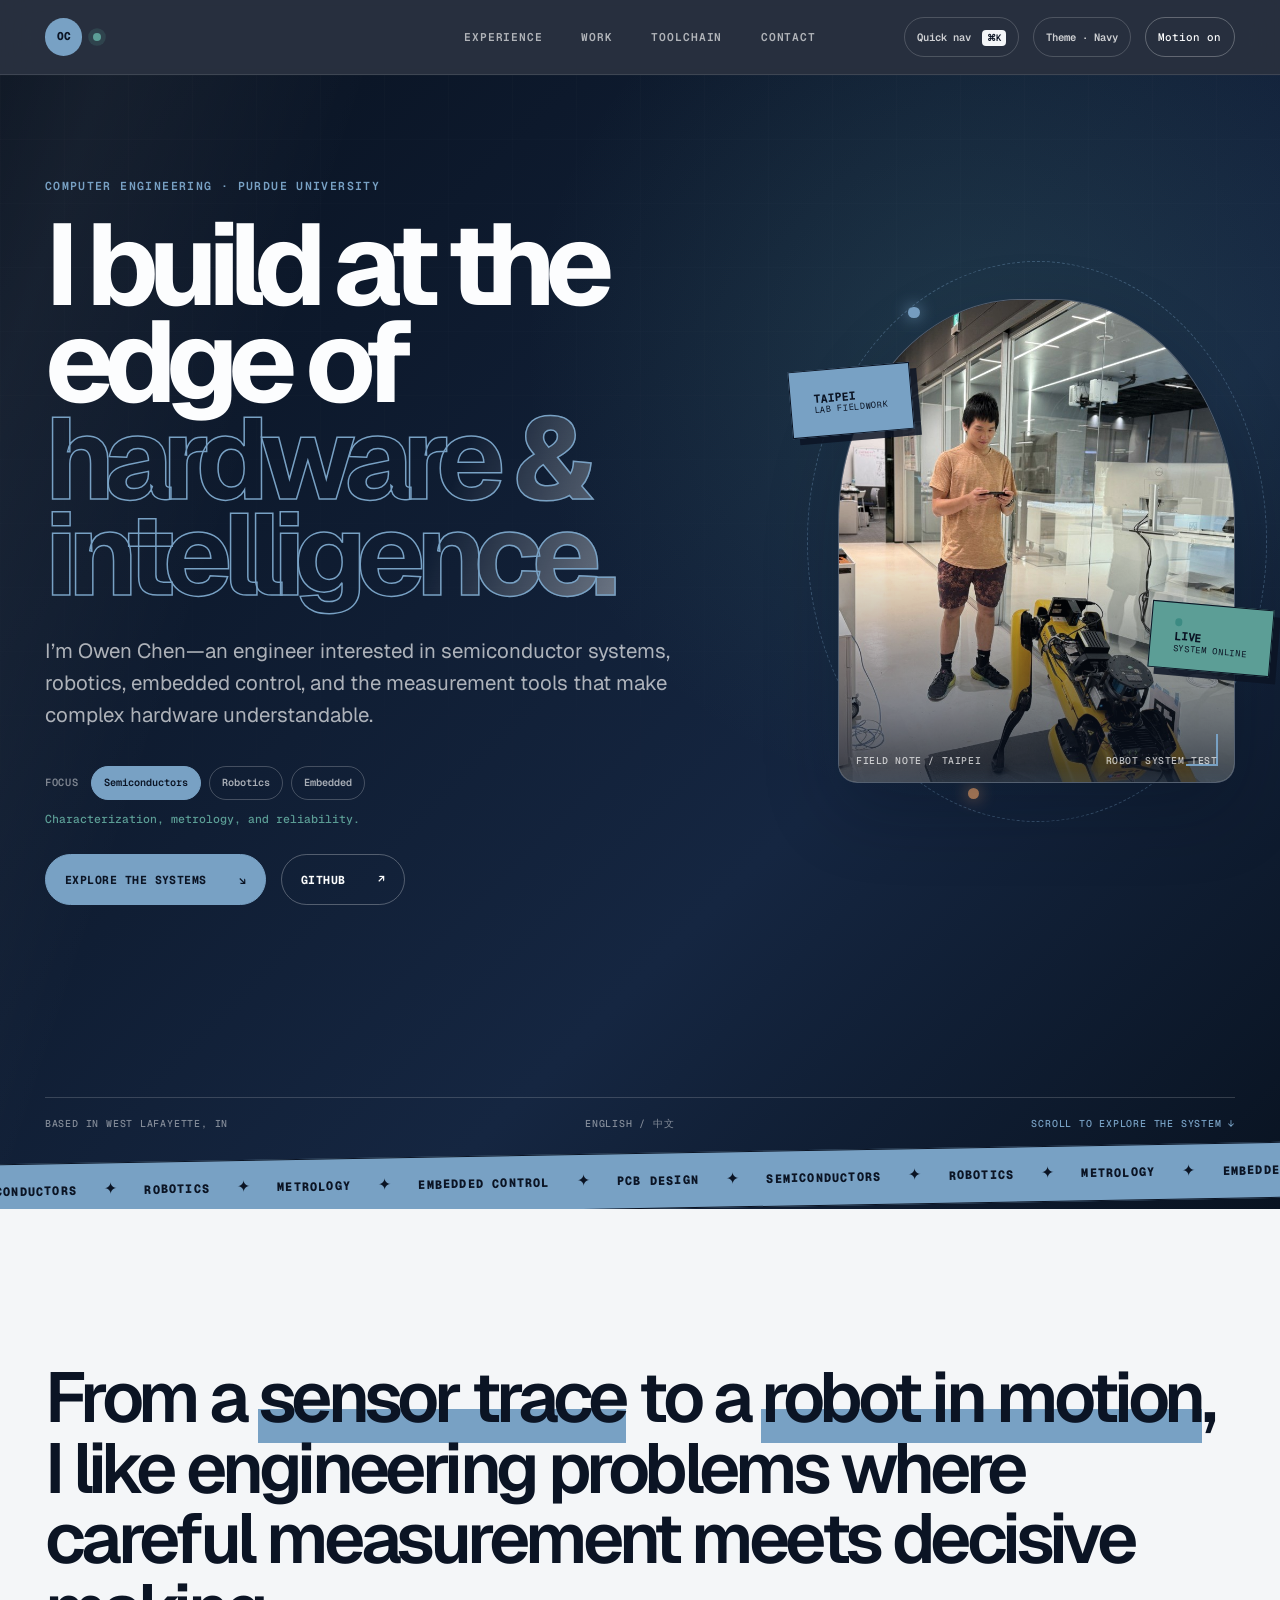
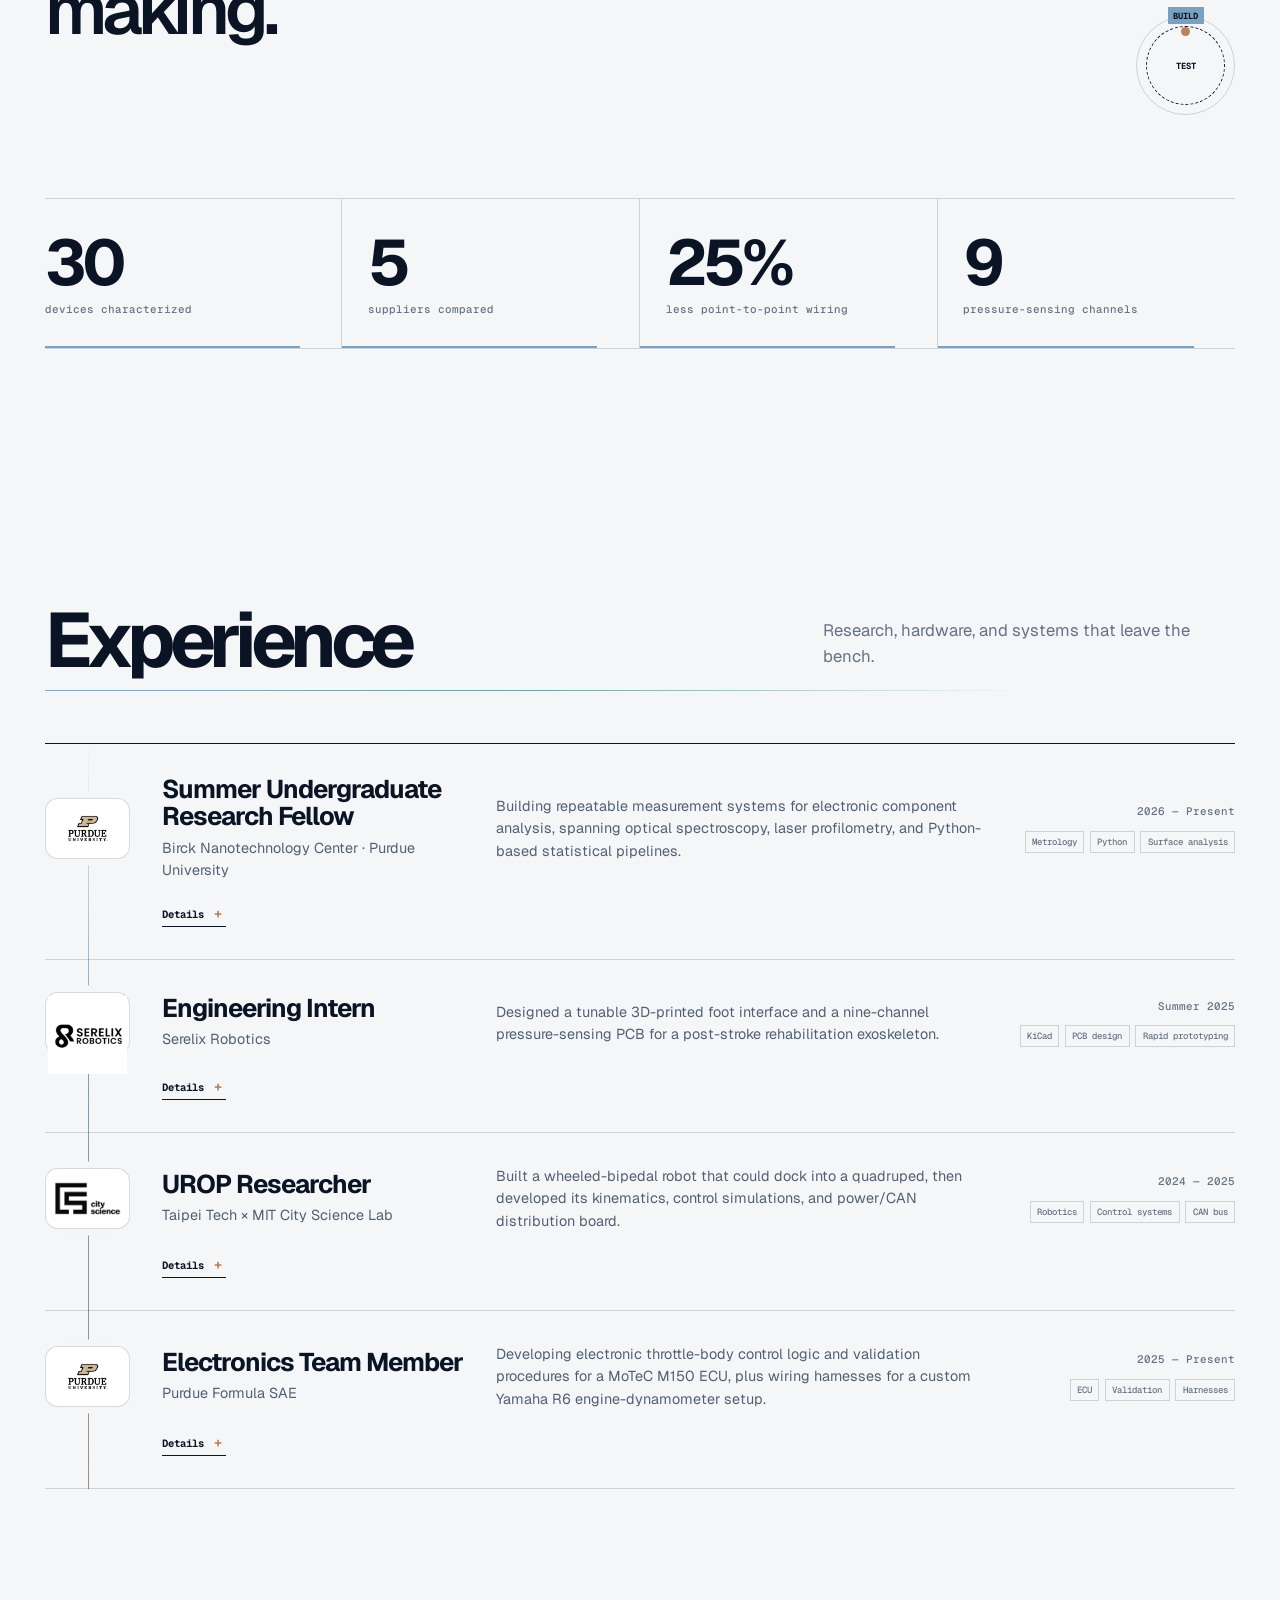
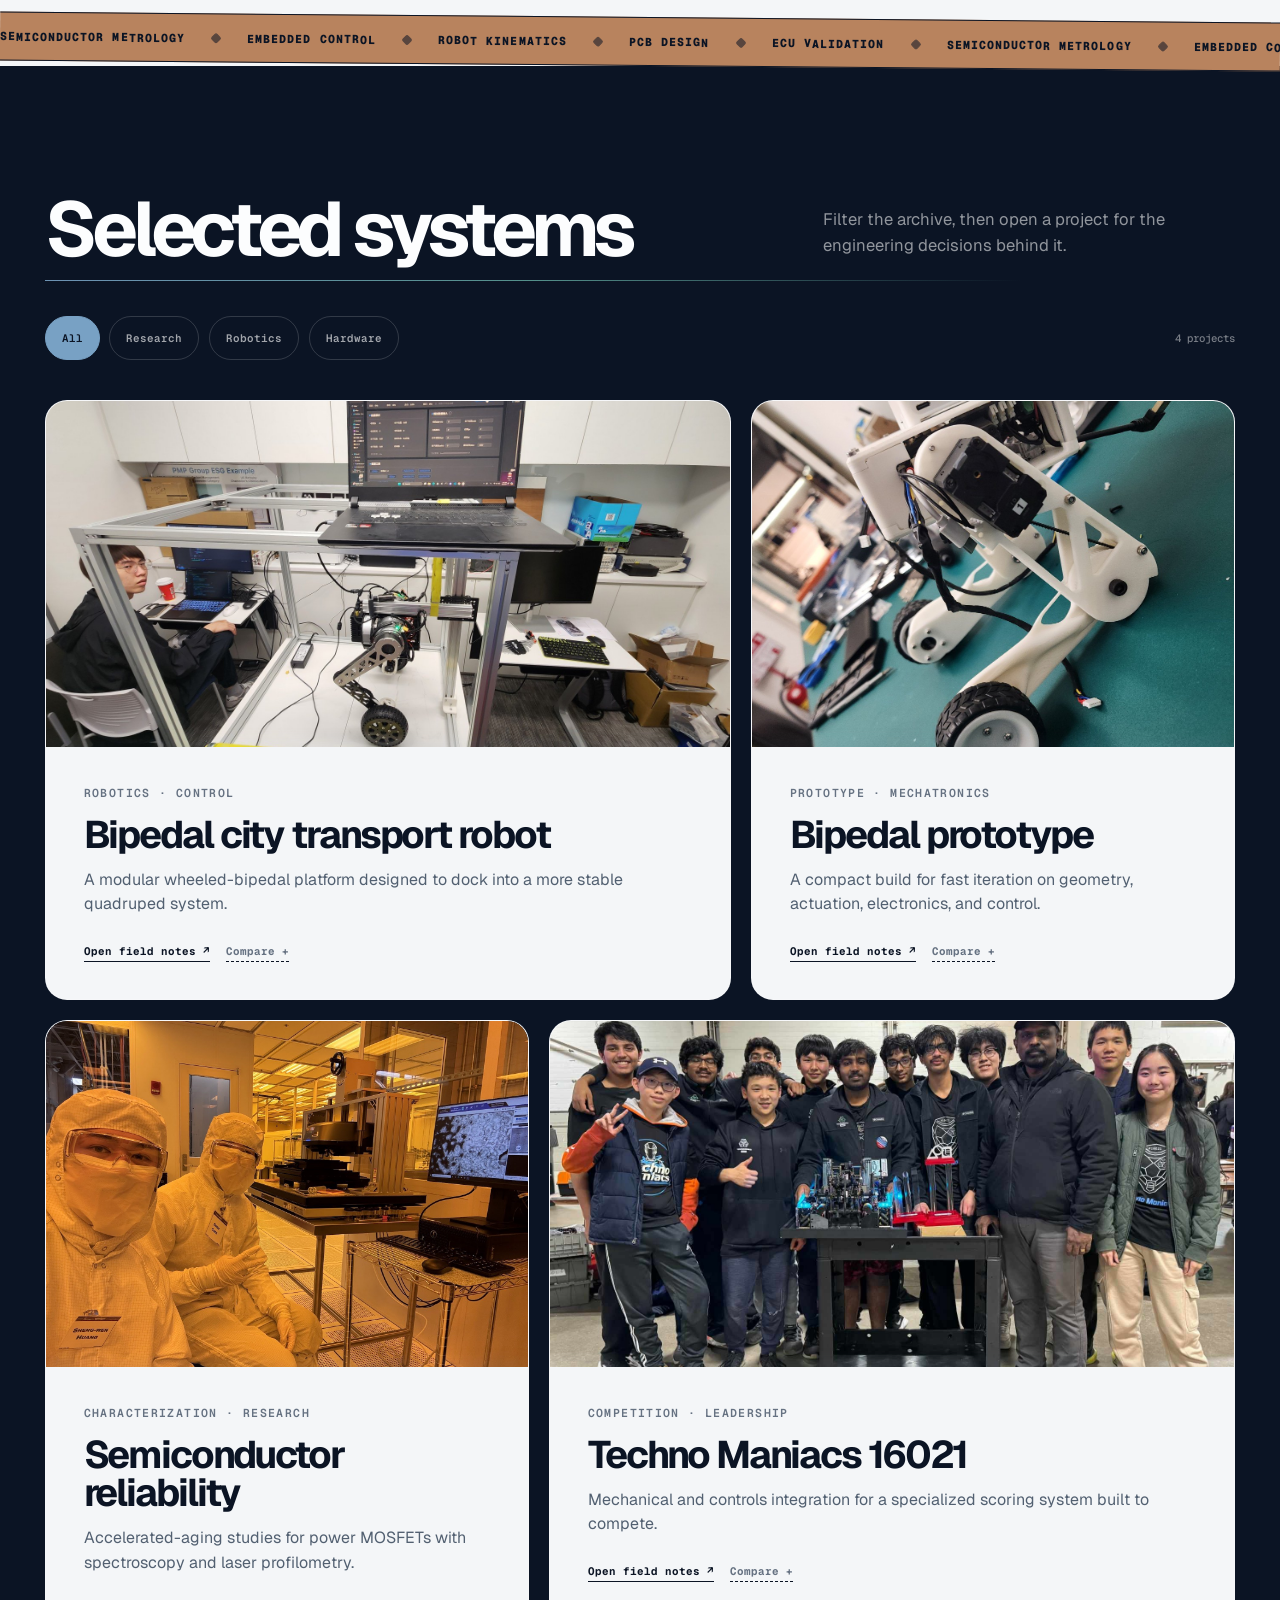
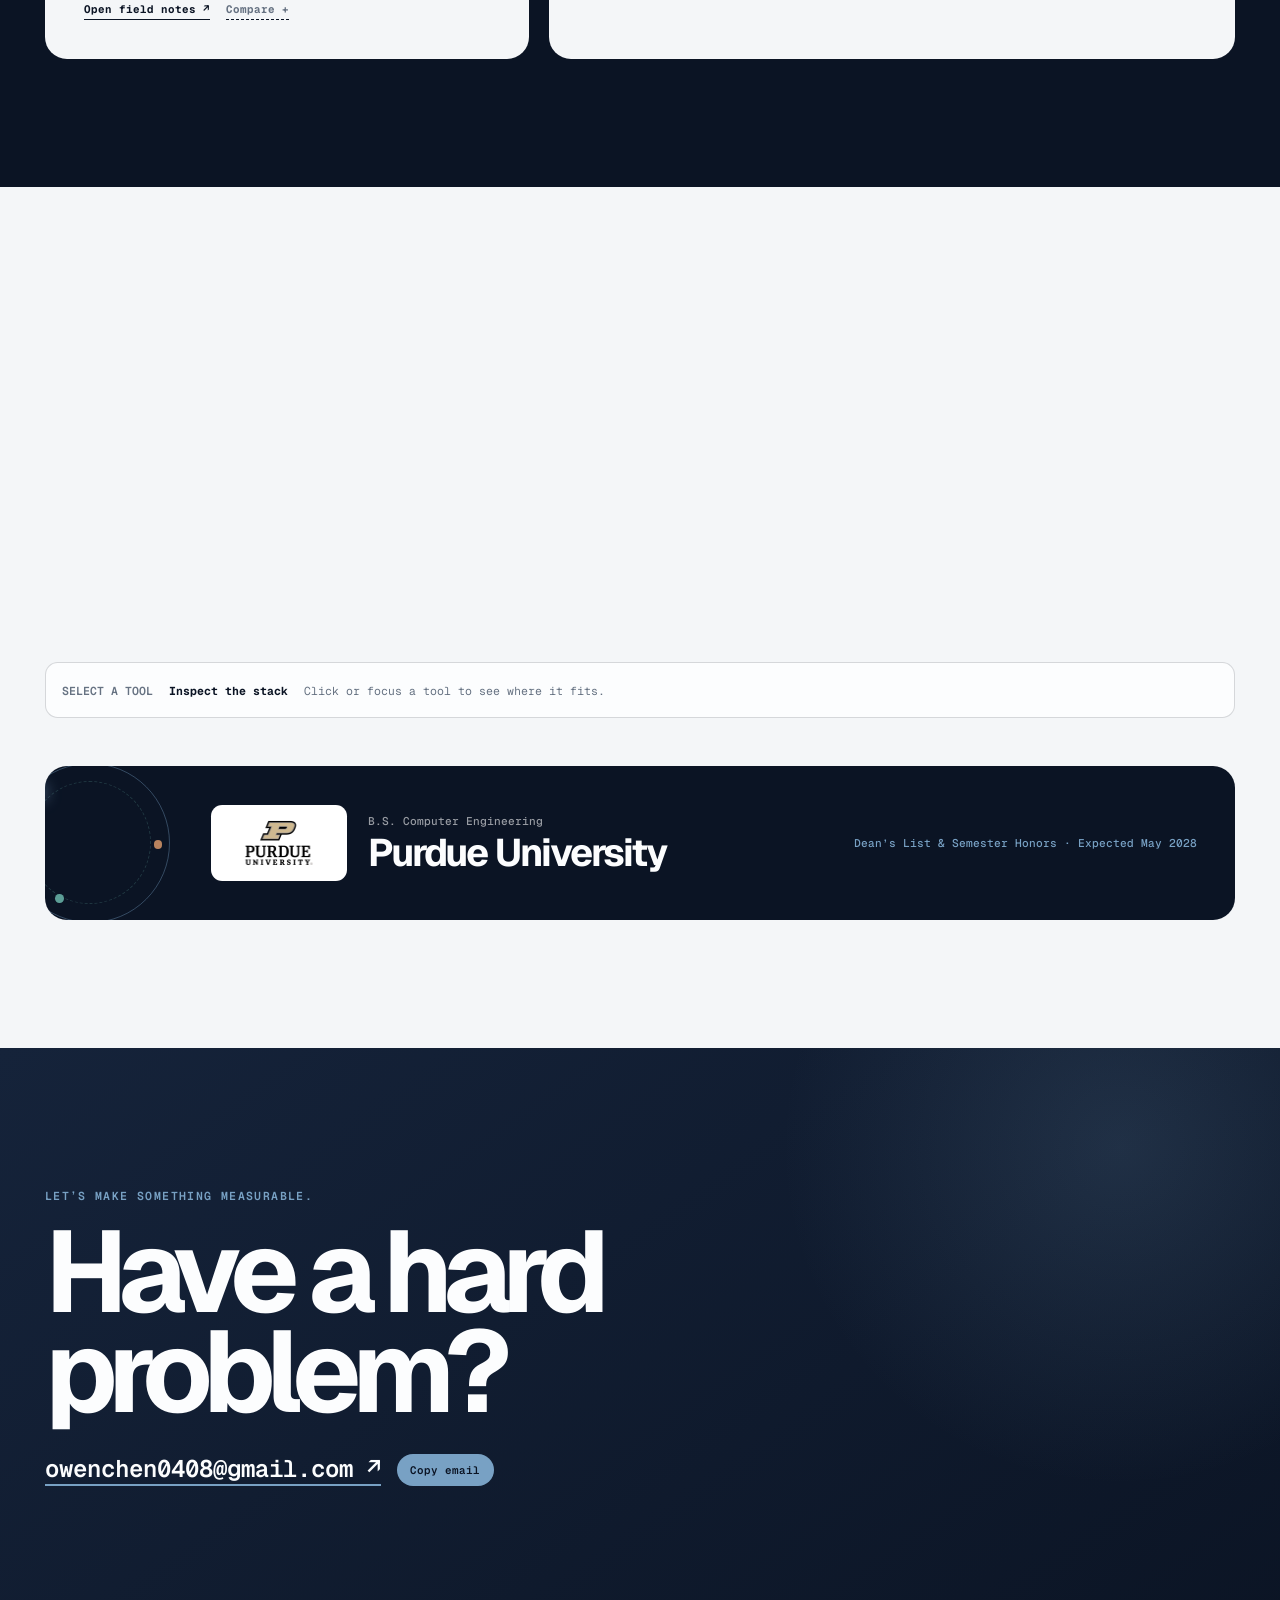
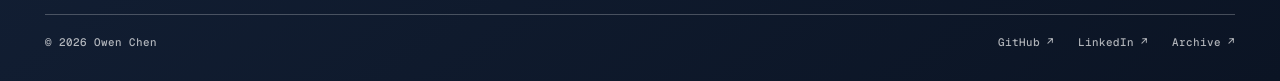
==== commit 13fd7131: "Refine portfolio hierarchy and motion" ====
--- a/index.html
+++ b/index.html
@@ -4,7 +4,7 @@
   <meta charset="utf-8">
   <meta name="viewport" content="width=device-width, initial-scale=1">
   <meta name="description" content="Portfolio of Owen Chen, a Purdue computer engineering student working across semiconductor research, robotics, embedded systems, and hardware validation.">
-  <meta name="theme-color" content="#0c1413">
+  <meta name="theme-color" content="#0b1424">
   <title>Owen Chen — Computer Engineer</title>
   <link rel="preconnect" href="https://fonts.googleapis.com">
   <link rel="preconnect" href="https://fonts.gstatic.com" crossorigin>
@@ -27,7 +27,7 @@
       </div>
       <div class="nav-actions">
         <button id="command-open" class="header-tool" type="button" aria-haspopup="dialog" aria-controls="command-dialog">Quick nav <kbd>⌘K</kbd></button>
-        <button id="theme-cycle" class="header-tool theme-cycle" type="button" aria-label="Change accent theme">Theme · Acid</button>
+        <button id="theme-cycle" class="header-tool theme-cycle" type="button" aria-label="Change accent theme">Theme · Navy</button>
         <button id="motion-toggle" class="motion-toggle" type="button" aria-pressed="false" aria-label="Turn motion off">Motion on</button>
         <a class="nav-status" href="mailto:owenchen0408@gmail.com"><span></span> Open to opportunities</a>
       </div>
@@ -38,7 +38,7 @@
     <section id="top" class="hero">
       <div class="hero-grid shell">
         <div class="hero-copy" data-reveal>
-          <p class="eyebrow"><span>01</span> Computer engineering · Purdue University</p>
+          <p class="eyebrow">Computer engineering · Purdue University</p>
           <h1>I build at the edge of <em>hardware &amp; intelligence.</em></h1>
           <p class="lede">I’m Owen Chen—an engineer interested in semiconductor systems, robotics, embedded control, and the measurement tools that make complex hardware understandable.</p>
           <div class="focus-switcher" role="group" aria-label="Explore Owen's engineering focus">
@@ -63,7 +63,7 @@
             <span class="corner corner-br" aria-hidden="true"></span>
           </div>
           <figcaption><span>FIELD NOTE / TAIPEI</span><span>ROBOT SYSTEM TEST</span></figcaption>
-          <div class="floating-chip chip-location"><b>25°02′N</b><small>LAB POSITION</small></div>
+          <div class="floating-chip chip-location"><b>TAIPEI</b><small>LAB FIELDWORK</small></div>
           <div class="floating-chip chip-state"><i></i><b>LIVE</b><small>SYSTEM ONLINE</small></div>
         </figure>
 
@@ -82,7 +82,6 @@
     </section>
 
     <section class="manifesto shell" aria-label="Engineering approach" data-reveal>
-      <span class="section-code">/ 00</span>
       <p>From a <strong>sensor trace</strong> to a <strong>robot in motion</strong>, I like engineering problems where careful measurement meets decisive making.</p>
       <div class="kinetic-dial" aria-hidden="true"><span>BUILD</span><i></i><b>TEST</b></div>
     </section>
@@ -96,12 +95,11 @@
 
     <section id="experience" class="section shell">
       <div class="section-heading" data-reveal>
-        <div><span class="section-code">/ 01</span><h2>Experience</h2></div>
+        <div><h2>Experience</h2></div>
         <p>Research, hardware, and systems that leave the bench.</p>
       </div>
       <div class="experience-list">
         <article class="experience-row" data-reveal>
-          <span class="experience-number">01</span>
           <div class="organization-mark purdue-mark"><img src="assets/logos/purdue-official.png" alt="Purdue University"></div>
           <div class="experience-title"><h3>Summer Undergraduate Research Fellow</h3><p>Birck Nanotechnology Center · Purdue University</p></div>
           <p class="experience-summary">Building repeatable measurement systems for electronic component analysis, spanning optical spectroscopy, laser profilometry, and Python-based statistical pipelines.</p>
@@ -110,7 +108,6 @@
           <div id="experience-detail-1" class="experience-detail" hidden><strong>Current signal</strong><p>Standardized UV-Vis-NIR and laser-profilometry workflows across 30 ESP32-based development boards from five suppliers, with Python pipelines for supplier-level comparison.</p></div>
         </article>
         <article class="experience-row" data-reveal>
-          <span class="experience-number">02</span>
           <div class="organization-mark serelix-mark"><img src="assets/logos/serelix-official.png" alt="Serelix Robotics"></div>
           <div class="experience-title"><h3>Engineering Intern</h3><p>Serelix Robotics</p></div>
           <p class="experience-summary">Designed a tunable 3D-printed foot interface and a nine-channel pressure-sensing PCB for a post-stroke rehabilitation exoskeleton.</p>
@@ -119,7 +116,6 @@
           <div id="experience-detail-2" class="experience-detail" hidden><strong>Current signal</strong><p>Created a parametric TPU foot interface with region-specific lattice geometry and a nine-channel ADS124S08 pressure-sensing PCB.</p></div>
         </article>
         <article class="experience-row" data-reveal>
-          <span class="experience-number">03</span>
           <div class="organization-mark city-mark"><img src="assets/logos/city-science-official.png" alt="MIT City Science"></div>
           <div class="experience-title"><h3>UROP Researcher</h3><p>Taipei Tech × MIT City Science Lab</p></div>
           <p class="experience-summary">Built a wheeled-bipedal robot that could dock into a quadruped, then developed its kinematics, control simulations, and power/CAN distribution board.</p>
@@ -128,7 +124,6 @@
           <div id="experience-detail-3" class="experience-detail" hidden><strong>Current signal</strong><p>Implemented inverse kinematics and simulated LQR and MPC strategies in MuJoCo, then designed the two-layer power and CAN-bus distribution PCB.</p></div>
         </article>
         <article class="experience-row" data-reveal>
-          <span class="experience-number">04</span>
           <div class="organization-mark purdue-mark"><img src="assets/logos/purdue-official.png" alt="Purdue University"></div>
           <div class="experience-title"><h3>Electronics Team Member</h3><p>Purdue Formula SAE</p></div>
           <p class="experience-summary">Developing electronic throttle-body control logic and validation procedures for a MoTeC M150 ECU, plus wiring harnesses for a custom Yamaha R6 engine-dynamometer setup.</p>
@@ -140,13 +135,13 @@
     </section>
 
     <div class="systems-rail" aria-label="Engineering areas">
-      <div class="systems-rail-track"><span>SEMICONDUCTOR METROLOGY</span><i>01</i><span>EMBEDDED CONTROL</span><i>02</i><span>ROBOT KINEMATICS</span><i>03</i><span>PCB DESIGN</span><i>04</i><span>ECU VALIDATION</span><i>05</i><span aria-hidden="true">SEMICONDUCTOR METROLOGY</span><i aria-hidden="true">01</i><span aria-hidden="true">EMBEDDED CONTROL</span><i aria-hidden="true">02</i><span aria-hidden="true">ROBOT KINEMATICS</span><i aria-hidden="true">03</i><span aria-hidden="true">PCB DESIGN</span><i aria-hidden="true">04</i><span aria-hidden="true">ECU VALIDATION</span><i aria-hidden="true">05</i></div>
+      <div class="systems-rail-track"><span>SEMICONDUCTOR METROLOGY</span><i aria-hidden="true"></i><span>EMBEDDED CONTROL</span><i aria-hidden="true"></i><span>ROBOT KINEMATICS</span><i aria-hidden="true"></i><span>PCB DESIGN</span><i aria-hidden="true"></i><span>ECU VALIDATION</span><i aria-hidden="true"></i><span aria-hidden="true">SEMICONDUCTOR METROLOGY</span><i aria-hidden="true"></i><span aria-hidden="true">EMBEDDED CONTROL</span><i aria-hidden="true"></i><span aria-hidden="true">ROBOT KINEMATICS</span><i aria-hidden="true"></i><span aria-hidden="true">PCB DESIGN</span><i aria-hidden="true"></i><span aria-hidden="true">ECU VALIDATION</span><i aria-hidden="true"></i></div>
     </div>
 
     <section id="work" class="projects-section">
       <div class="shell">
         <div class="section-heading inverted" data-reveal>
-          <div><span class="section-code">/ 02</span><h2>Selected systems</h2></div>
+          <div><h2>Selected systems</h2></div>
           <p>Filter the archive, then open a project for the engineering decisions behind it.</p>
         </div>
         <div class="filter-bar" data-reveal>
@@ -160,19 +155,19 @@
         </div>
         <div class="project-grid">
           <article class="project-card feature-card" data-category="robotics hardware" data-reveal data-tilt>
-            <div class="project-image"><img src="assets/photos/robot-city.jpg" alt="Bipedal city transport robot on a test rig in the lab" width="1600" height="1200" loading="lazy"><span>A / 04</span><button class="photo-open" type="button" data-photo="assets/photos/robot-city.jpg" data-caption="Bipedal city transport robot on a test rig">Expand photo</button></div>
+            <div class="project-image"><img src="assets/photos/robot-city.jpg" alt="Bipedal city transport robot on a test rig in the lab" width="1600" height="1200" loading="lazy"><button class="photo-open" type="button" data-photo="assets/photos/robot-city.jpg" data-caption="Bipedal city transport robot on a test rig">Expand photo</button></div>
             <div class="project-content"><p class="project-label">Robotics · Control</p><h3>Bipedal city transport robot</h3><p>A modular wheeled-bipedal platform designed to dock into a more stable quadruped system.</p><div class="project-actions"><button type="button" data-project="bipedal" data-magnetic>Open field notes <span aria-hidden="true">↗</span></button><button class="compare-toggle" type="button" data-compare="bipedal" aria-pressed="false">Compare <span aria-hidden="true">+</span></button></div></div>
           </article>
           <article class="project-card" data-category="robotics hardware" data-reveal data-tilt>
-            <div class="project-image"><img src="assets/photos/robot-prototype.jpg" alt="Close-up of Owen's white bipedal robot prototype on a workbench" width="900" height="1200" loading="lazy"><span>B / 04</span><button class="photo-open" type="button" data-photo="assets/photos/robot-prototype.jpg" data-caption="Compact bipedal prototype on the workbench">Expand photo</button></div>
+            <div class="project-image"><img src="assets/photos/robot-prototype.jpg" alt="Close-up of Owen's white bipedal robot prototype on a workbench" width="900" height="1200" loading="lazy"><button class="photo-open" type="button" data-photo="assets/photos/robot-prototype.jpg" data-caption="Compact bipedal prototype on the workbench">Expand photo</button></div>
             <div class="project-content"><p class="project-label">Prototype · Mechatronics</p><h3>Bipedal prototype</h3><p>A compact build for fast iteration on geometry, actuation, electronics, and control.</p><div class="project-actions"><button type="button" data-project="prototype" data-magnetic>Open field notes <span aria-hidden="true">↗</span></button><button class="compare-toggle" type="button" data-compare="prototype" aria-pressed="false">Compare <span aria-hidden="true">+</span></button></div></div>
           </article>
           <article class="project-card cleanroom-card" data-category="research hardware" data-reveal data-tilt>
-            <div class="project-image"><img src="assets/photos/cleanroom.jpg" alt="Owen Chen and a colleague in cleanroom PPE beside semiconductor imaging equipment" width="1582" height="1187" loading="lazy"><span>C / 04</span><button class="photo-open" type="button" data-photo="assets/photos/cleanroom.jpg" data-caption="Cleanroom characterization work beside semiconductor imaging equipment">Expand photo</button></div>
+            <div class="project-image"><img src="assets/photos/cleanroom.jpg" alt="Owen Chen and a colleague in cleanroom PPE beside semiconductor imaging equipment" width="1582" height="1187" loading="lazy"><button class="photo-open" type="button" data-photo="assets/photos/cleanroom.jpg" data-caption="Cleanroom characterization work beside semiconductor imaging equipment">Expand photo</button></div>
             <div class="project-content"><p class="project-label">Characterization · Research</p><h3>Semiconductor reliability</h3><p>Accelerated-aging studies for power MOSFETs with spectroscopy and laser profilometry.</p><div class="project-actions"><button type="button" data-project="semiconductor" data-magnetic>Open field notes <span aria-hidden="true">↗</span></button><button class="compare-toggle" type="button" data-compare="semiconductor" aria-pressed="false">Compare <span aria-hidden="true">+</span></button></div></div>
           </article>
           <article class="project-card feature-card" data-category="robotics hardware" data-reveal data-tilt>
-            <div class="project-image"><img src="assets/photos/ftc-team.jpg" alt="FTC Team 16021 Techno Maniacs with their competition robot and trophy" width="1600" height="1200" loading="lazy"><span>D / 04</span><button class="photo-open" type="button" data-photo="assets/photos/ftc-team.jpg" data-caption="FTC Team 16021 with its competition robot and trophy">Expand photo</button></div>
+            <div class="project-image"><img src="assets/photos/ftc-team.jpg" alt="FTC Team 16021 Techno Maniacs with their competition robot and trophy" width="1600" height="1200" loading="lazy"><button class="photo-open" type="button" data-photo="assets/photos/ftc-team.jpg" data-caption="FTC Team 16021 with its competition robot and trophy">Expand photo</button></div>
             <div class="project-content"><p class="project-label">Competition · Leadership</p><h3>Techno Maniacs 16021</h3><p>Mechanical and controls integration for a specialized scoring system built to compete.</p><div class="project-actions"><button type="button" data-project="ftc" data-magnetic>Open field notes <span aria-hidden="true">↗</span></button><button class="compare-toggle" type="button" data-compare="ftc" aria-pressed="false">Compare <span aria-hidden="true">+</span></button></div></div>
           </article>
         </div>
@@ -181,11 +176,11 @@
 
     <section id="toolchain" class="section shell toolchain">
       <div class="section-heading" data-reveal>
-        <div><span class="section-code">/ 03</span><h2>Toolchain</h2></div>
+        <div><h2>Toolchain</h2></div>
         <p>Code, circuits, CAD, controls, metrology, and the instruments that connect them.</p>
       </div>
       <div class="tool-controls" data-reveal>
-        <label class="tool-search"><span class="sr-only">Search tools</span><input id="tool-search" type="search" placeholder="Search 39 tools…" autocomplete="off"></label>
+        <label class="tool-search"><span class="sr-only">Search tools</span><input id="tool-search" type="search" placeholder="Search the toolchain…" autocomplete="off"></label>
         <div class="tool-filters" role="group" aria-label="Filter toolchain">
           <button type="button" data-tool-filter="all" aria-pressed="true">All</button>
           <button type="button" data-tool-filter="code" aria-pressed="false">Code</button>
@@ -278,10 +273,10 @@
       <h2 id="command-title">Go somewhere useful.</h2>
       <label><span class="sr-only">Search destinations</span><input id="command-search" type="search" placeholder="Type a section or project…" autocomplete="off"></label>
       <div id="command-results" class="command-results">
-        <a href="#experience" data-command-label="experience research internships">Experience <span>01</span></a>
-        <a href="#work" data-command-label="work projects systems robotics semiconductor">Selected systems <span>02</span></a>
-        <a href="#toolchain" data-command-label="toolchain skills software hardware cad">Toolchain <span>03</span></a>
-        <a href="#contact" data-command-label="contact email">Contact <span>04</span></a>
+        <a href="#experience" data-command-label="experience research internships">Experience <span aria-hidden="true">↘</span></a>
+        <a href="#work" data-command-label="work projects systems robotics semiconductor">Selected systems <span aria-hidden="true">↘</span></a>
+        <a href="#toolchain" data-command-label="toolchain skills software hardware cad">Toolchain <span aria-hidden="true">↘</span></a>
+        <a href="#contact" data-command-label="contact email">Contact <span aria-hidden="true">↘</span></a>
       </div>
       <p class="command-hint"><kbd>↑</kbd><kbd>↓</kbd> navigate · <kbd>Enter</kbd> open · <kbd>Esc</kbd> close</p>
     </div>
--- a/style.css
+++ b/style.css
@@ -1,34 +1,36 @@
 :root {
-  --ink:#091210; --ink-2:#10201b; --paper:#f0f2e9; --white:#fbfff8;
-  --acid:#d8ff3e; --mint:#72e6c3; --orange:#ff8957; --muted:#667068;
-  --line:rgba(9,18,16,.17); --dark-line:rgba(255,255,255,.17);
-  --shadow:0 28px 75px rgba(2,9,7,.24); --radius:22px;
+  --ink:#0b1424; --ink-2:#15233a; --paper:#f4f6f8; --white:#fcfdfe;
+  --acid:#78a1c4; --mint:#5c9e96; --orange:#b8835e; --muted:#667282;
+  --line:rgba(11,20,36,.16); --dark-line:rgba(255,255,255,.16);
+  --accent-soft:rgba(120,161,196,.16); --accent-glow:rgba(120,161,196,.54); --accent-line:rgba(120,161,196,.38); --mint-soft:rgba(92,158,150,.18); --mint-line:rgba(92,158,150,.26); --pulse-start:rgba(92,158,150,.4); --pulse-end:rgba(92,158,150,0); --focus:#965b3a;
+  --shadow:0 28px 75px rgba(5,12,24,.24); --radius:22px;
   --sans:Geist,"Segoe UI",Arial,sans-serif; --mono:"Geist Mono",Consolas,monospace;
 }
-:root[data-theme="cyan"]{--acid:#72e6c3;--mint:#8fcaff;--orange:#ffc857}
-:root[data-theme="orange"]{--acid:#ff8957;--mint:#ffc857;--orange:#72e6c3}
+:root[data-theme="navy"]{--acid:#78a1c4;--mint:#5c9e96;--orange:#b8835e;--accent-soft:rgba(120,161,196,.16);--accent-glow:rgba(120,161,196,.54);--accent-line:rgba(120,161,196,.38);--mint-soft:rgba(92,158,150,.18);--mint-line:rgba(92,158,150,.26);--pulse-start:rgba(92,158,150,.4);--pulse-end:rgba(92,158,150,0)}
+:root[data-theme="steel"]{--acid:#91a7ba;--mint:#679a9b;--orange:#b98667;--accent-soft:rgba(145,167,186,.17);--accent-glow:rgba(145,167,186,.52);--accent-line:rgba(145,167,186,.4);--mint-soft:rgba(103,154,155,.18);--mint-line:rgba(103,154,155,.28);--pulse-start:rgba(103,154,155,.4);--pulse-end:rgba(103,154,155,0)}
+:root[data-theme="teal"]{--acid:#68aaa2;--mint:#7d9fbe;--orange:#b8835e;--accent-soft:rgba(104,170,162,.17);--accent-glow:rgba(104,170,162,.52);--accent-line:rgba(104,170,162,.4);--mint-soft:rgba(125,159,190,.18);--mint-line:rgba(125,159,190,.28);--pulse-start:rgba(125,159,190,.4);--pulse-end:rgba(125,159,190,0)}
 *{box-sizing:border-box}
 html{scroll-behavior:smooth;background:var(--ink)}
 body{margin:0;overflow-x:hidden;color:var(--ink);background:var(--paper);font:16px/1.55 var(--sans);-webkit-font-smoothing:antialiased}
 img{display:block;max-width:100%} a{color:inherit;text-decoration:none} button,input,select{font:inherit} [hidden]{display:none!important}
 ::selection{color:var(--ink);background:var(--acid)}
-:focus-visible{outline:3px solid var(--orange);outline-offset:4px}
+:focus-visible{outline:3px solid var(--focus);outline-offset:4px}
 .shell{width:min(1380px,calc(100% - clamp(28px,7vw,112px)));margin-inline:auto}
 .sr-only{position:absolute;width:1px;height:1px;padding:0;margin:-1px;overflow:hidden;clip:rect(0,0,0,0);white-space:nowrap;border:0}
 .skip-link{position:fixed;z-index:999;top:1rem;left:1rem;padding:.7rem 1rem;color:var(--ink);background:var(--acid);border-radius:999px;font-weight:800;transform:translateY(-180%)}
 .skip-link:focus{transform:none}
 .scroll-progress{position:fixed;z-index:90;top:0;right:0;left:0;height:3px;pointer-events:none}.scroll-progress span{display:block;width:100%;height:100%;background:linear-gradient(90deg,var(--acid),var(--mint),var(--orange));transform:scaleX(0);transform-origin:left;will-change:transform}
-.cursor-glow{position:fixed;z-index:45;top:0;left:0;width:19rem;height:19rem;pointer-events:none;opacity:0;background:radial-gradient(circle,rgba(216,255,62,.12),transparent 68%);transform:translate(calc(var(--pointer-x,-300px) - 50%),calc(var(--pointer-y,-300px) - 50%));transition:opacity .25s ease;mix-blend-mode:screen}
+.cursor-glow{position:fixed;z-index:45;top:0;left:0;width:19rem;height:19rem;pointer-events:none;opacity:0;background:radial-gradient(circle,var(--accent-soft),transparent 68%);transform:translate(calc(var(--pointer-x,-300px) - 50%),calc(var(--pointer-y,-300px) - 50%));transition:opacity .25s ease;mix-blend-mode:screen}
 .pointer-active .cursor-glow{opacity:1}
-.eyebrow,.section-code,.project-label{font-family:var(--mono);font-size:.72rem;font-weight:600;letter-spacing:.12em;text-transform:uppercase}
-.section-code{display:inline-block;margin-bottom:1rem;color:var(--muted)}
+.eyebrow,.project-label{font-family:var(--mono);font-size:.72rem;font-weight:600;letter-spacing:.12em;text-transform:uppercase}
 
 /* Navigation */
-.site-header{position:sticky;z-index:50;top:0;color:var(--white);background:rgba(9,18,16,.87);border-bottom:1px solid rgba(255,255,255,.11);backdrop-filter:blur(18px)}
-.nav{display:grid;grid-template-columns:1fr auto 1fr;align-items:center;min-height:74px;gap:2rem}
+.site-header{position:sticky;z-index:50;top:0;color:var(--white);background:rgba(11,20,36,.88);border-bottom:1px solid rgba(255,255,255,.11);backdrop-filter:blur(18px);transition:background .22s ease,box-shadow .22s ease}
+.nav{display:grid;grid-template-columns:1fr auto 1fr;align-items:center;min-height:74px;gap:2rem;transition:transform .22s cubic-bezier(.2,.8,.2,1)}
+.site-header.is-condensed{background:rgba(11,20,36,.95);box-shadow:0 .75rem 2rem rgba(5,12,24,.16)}.site-header.is-condensed .nav{transform:translateY(-2px)}
 .wordmark{display:flex;align-items:center;gap:.65rem;width:max-content;font-size:1.12rem;font-weight:800;letter-spacing:-.04em}
 .wordmark>span{display:grid;width:2.35rem;height:2.35rem;place-items:center;color:var(--ink);background:var(--acid);border-radius:50%;font-family:var(--mono);font-size:.7rem;transition:transform .3s ease,border-radius .3s ease}
-.wordmark i{width:.5rem;height:.5rem;background:var(--mint);border-radius:50%;box-shadow:0 0 0 .3rem rgba(114,230,195,.12)}
+.wordmark i{width:.5rem;height:.5rem;background:var(--mint);border-radius:50%;box-shadow:0 0 0 .3rem var(--mint-soft)}
 .wordmark:hover>span{transform:rotate(10deg);border-radius:30%}
 .nav-links{display:flex;gap:clamp(1rem,3vw,2.6rem)}
 .nav-links a{position:relative;color:rgba(255,255,255,.64);font:600 .7rem var(--mono);letter-spacing:.08em;text-transform:uppercase;transition:color .2s ease}
@@ -42,30 +44,32 @@
 .nav-status span{width:.5rem;height:.5rem;background:var(--mint);border-radius:50%;animation:pulse 2s ease-out infinite}
 
 /* Hero */
-.hero{position:relative;overflow:hidden;min-height:calc(100svh - 74px);padding-top:clamp(4rem,8vw,8rem);color:var(--white);background:radial-gradient(circle at 76% 25%,rgba(114,230,195,.17),transparent 28rem),linear-gradient(135deg,#08100e,#11231e 64%,#07100e)}
+.hero{position:relative;overflow:hidden;min-height:calc(100svh - 74px);padding-top:clamp(4rem,8vw,8rem);color:var(--white);background:radial-gradient(circle at 76% 25%,var(--mint-soft),transparent 28rem),linear-gradient(135deg,#08111f,#152641 64%,#091321)}
 .hero:before{content:"";position:absolute;inset:0;opacity:.22;pointer-events:none;background-image:linear-gradient(rgba(255,255,255,.06) 1px,transparent 1px),linear-gradient(90deg,rgba(255,255,255,.06) 1px,transparent 1px);background-size:4rem 4rem;mask-image:linear-gradient(#000,transparent 88%)}
+.hero:after{content:"";position:absolute;z-index:0;inset:-30% -15%;pointer-events:none;background:linear-gradient(108deg,transparent 36%,rgba(255,255,255,.055) 49%,transparent 61%);transform:translateX(-42%);animation:heroBeam 13s ease-in-out infinite}
 .hero-grid{position:relative;z-index:1;display:grid;grid-template-columns:minmax(0,1.08fr) minmax(300px,.62fr);grid-template-rows:1fr auto;gap:clamp(3rem,8vw,8rem);align-items:center}
 .hero-copy{padding-bottom:clamp(3rem,7vw,6rem)}
-.hero .eyebrow{margin:0 0 1.3rem;color:var(--acid)} .hero .eyebrow span{color:rgba(255,255,255,.5)}
+.hero .eyebrow{margin:0 0 1.3rem;color:var(--acid)}
 .hero h1{max-width:11ch;margin:0;font-size:clamp(4rem,9vw,9rem);font-weight:700;line-height:.84;letter-spacing:-.085em}
-.hero h1 em{display:block;color:transparent;-webkit-text-stroke:1.5px var(--acid);font-style:normal}
+.hero h1 em{display:block;color:transparent;background:linear-gradient(110deg,transparent 25%,rgba(255,255,255,.72) 48%,transparent 72%) 0 0/240% 100%;-webkit-background-clip:text;background-clip:text;-webkit-text-stroke:1.5px var(--acid);font-style:normal;animation:titleSheen 8s ease-in-out infinite}
 .lede{max-width:43rem;margin:2rem 0 2.2rem;color:rgba(255,255,255,.66);font-size:clamp(1.02rem,1.7vw,1.28rem)}
 .focus-switcher{display:flex;flex-wrap:wrap;align-items:center;gap:.5rem;margin:0 0 .7rem}.focus-switcher>span{margin-right:.25rem;color:rgba(255,255,255,.45);font:600 .65rem var(--mono);letter-spacing:.08em;text-transform:uppercase}.focus-switcher button{min-height:2.15rem;padding:0 .75rem;color:rgba(255,255,255,.64);background:transparent;border:1px solid rgba(255,255,255,.22);border-radius:999px;cursor:pointer;font:600 .64rem var(--mono);transition:all .2s ease}.focus-switcher button:hover,.focus-switcher button[aria-pressed="true"]{color:var(--ink);background:var(--acid);border-color:var(--acid)}.focus-status{min-height:1.3rem;margin:0 0 1.4rem;color:var(--mint);font:500 .72rem var(--mono)}.hero[data-focus-view="robotics"] .hero-orbit{animation-duration:8s}.hero[data-focus-view="embedded"] .hero-orbit{border-style:solid}.hero[data-focus-view="embedded"] .portrait-frame img{filter:saturate(.6) contrast(1.16)}
 .hero-actions{display:flex;flex-wrap:wrap;align-items:center;gap:.9rem}
 .button-primary,.button-quiet{display:inline-flex;align-items:center;justify-content:space-between;gap:2rem;min-height:3.2rem;padding:0 1.2rem;border:1px solid var(--acid);border-radius:999px;cursor:pointer;font:700 .72rem var(--mono);letter-spacing:.04em;text-transform:uppercase;transform:translate(var(--mag-x,0),var(--mag-y,0));transition:transform .2s ease,background .2s ease,color .2s ease,box-shadow .2s ease}
-.button-primary{color:var(--ink);background:var(--acid)} .button-primary:hover{box-shadow:0 .8rem 2rem rgba(216,255,62,.18)}
+.button-primary{color:var(--ink);background:var(--acid)} .button-primary:hover{box-shadow:0 .8rem 2rem var(--accent-soft)}
+.button-primary span,.button-quiet span,.project-actions button span,.footer-email span{display:inline-block;transition:transform .2s ease}.button-primary:hover span,.button-primary:focus-visible span,.button-quiet:hover span,.button-quiet:focus-visible span,.project-actions button:hover span,.project-actions button:focus-visible span,.footer-email:hover span,.footer-email:focus-visible span{transform:translate(3px,-3px)}
 .button-quiet{color:var(--white);background:transparent;border-color:rgba(255,255,255,.28)} .button-quiet:hover{color:var(--ink);background:var(--white)}
 .hero-visual{position:relative;isolation:isolate;width:min(100%,31rem);margin:0 0 clamp(3rem,7vw,6rem);transform:translate(var(--parallax-x,0),var(--parallax-y,0));transition:transform .18s ease-out}
-.hero-orbit{position:absolute;z-index:0;inset:-8%;border:1px dashed rgba(216,255,62,.34);border-radius:50%;animation:orbit 18s linear infinite}.hero-orbit:before{content:"";position:absolute;inset:10%;border:1px solid rgba(114,230,195,.22);border-radius:50%;animation:orbit 11s linear infinite reverse}.hero-orbit span,.hero-orbit i,.hero-orbit b{position:absolute;width:.7rem;height:.7rem;border-radius:50%;box-shadow:0 0 1rem currentColor}.hero-orbit span{top:8%;left:22%;color:var(--acid);background:currentColor}.hero-orbit i{right:7%;bottom:30%;color:var(--mint);background:currentColor}.hero-orbit b{bottom:4%;left:35%;color:var(--orange);background:currentColor}
-.portrait-frame{position:relative;z-index:1;overflow:hidden;aspect-ratio:.82;background:#1c302a;border:1px solid rgba(255,255,255,.25);border-radius:46% 46% 1.2rem 1.2rem;box-shadow:var(--shadow)}
-.portrait-frame:after{content:"";position:absolute;inset:0;background:linear-gradient(to top,rgba(9,18,16,.76),transparent 48%);pointer-events:none}
+.hero-orbit{position:absolute;z-index:0;inset:-8%;border:1px dashed var(--accent-line);border-radius:50%;animation:orbit 18s linear infinite}.hero-orbit:before{content:"";position:absolute;inset:10%;border:1px solid var(--mint-line);border-radius:50%;animation:orbit 11s linear infinite reverse}.hero-orbit span,.hero-orbit i,.hero-orbit b{position:absolute;width:.7rem;height:.7rem;border-radius:50%;box-shadow:0 0 1rem currentColor}.hero-orbit span{top:8%;left:22%;color:var(--acid);background:currentColor}.hero-orbit i{right:7%;bottom:30%;color:var(--mint);background:currentColor}.hero-orbit b{bottom:4%;left:35%;color:var(--orange);background:currentColor}
+.portrait-frame{position:relative;z-index:1;overflow:hidden;aspect-ratio:.82;background:#1b2b41;border:1px solid rgba(255,255,255,.25);border-radius:46% 46% 1.2rem 1.2rem;box-shadow:var(--shadow)}
+.portrait-frame:after{content:"";position:absolute;inset:0;background:linear-gradient(to top,rgba(11,20,36,.76),transparent 48%);pointer-events:none}
 .portrait-frame img{width:100%;height:100%;object-fit:cover;object-position:52% center;filter:saturate(.82) contrast(1.05);transition:transform .75s cubic-bezier(.2,.8,.2,1),filter .75s ease}
 .portrait-frame:hover img{transform:scale(1.04);filter:saturate(1)}
 .scan-line{position:absolute;z-index:2;right:0;left:0;height:2px;background:var(--acid);box-shadow:0 0 1rem var(--acid);animation:scan 5s ease-in-out infinite}
 .corner{position:absolute;z-index:3;width:2rem;height:2rem;border-color:var(--acid);border-style:solid}.corner-tl{top:1rem;left:1rem;border-width:2px 0 0 2px}.corner-br{right:1rem;bottom:1rem;border-width:0 2px 2px 0}
 .hero-visual figcaption{position:absolute;z-index:4;right:1.1rem;bottom:1rem;left:1.1rem;display:flex;justify-content:space-between;gap:1rem;color:rgba(255,255,255,.72);font:500 .61rem var(--mono);letter-spacing:.06em}
-.floating-chip{position:absolute;z-index:5;display:grid;min-width:7.6rem;min-height:4.2rem;padding:.7rem .9rem;place-content:center;color:var(--ink);background:var(--acid);border:1px solid var(--ink);box-shadow:.42rem .42rem 0 rgba(9,18,16,.84);font-family:var(--mono);line-height:1.2;animation:float 4s ease-in-out infinite}
-.floating-chip b{font-size:.72rem}.floating-chip small{font-size:.54rem;letter-spacing:.08em}.floating-chip i{width:.45rem;height:.45rem;margin-bottom:.2rem;background:#528c00;border-radius:50%}
+.floating-chip{position:absolute;z-index:5;display:grid;min-width:7.6rem;min-height:4.2rem;padding:.7rem .9rem;place-content:center;color:var(--ink);background:var(--acid);border:1px solid var(--ink);box-shadow:.42rem .42rem 0 rgba(11,20,36,.84);font-family:var(--mono);line-height:1.2;animation:float 4s ease-in-out infinite}
+.floating-chip b{font-size:.72rem}.floating-chip small{font-size:.54rem;letter-spacing:.08em}.floating-chip i{width:.45rem;height:.45rem;margin-bottom:.2rem;background:#3c8b83;border-radius:50%}
 .chip-location{top:14%;left:-3rem;transform:rotate(-5deg)}.chip-state{right:-2.3rem;bottom:23%;background:var(--mint);transform:rotate(5deg);animation-delay:-1.7s}
 .hero-foot{grid-column:1/-1;display:flex;justify-content:space-between;gap:1.5rem;padding:1.15rem 0 1.4rem;color:rgba(255,255,255,.48);border-top:1px solid rgba(255,255,255,.17);font:500 .62rem var(--mono);letter-spacing:.08em}
 .scroll-cue{color:var(--acid)}
@@ -74,29 +78,29 @@
 .ticker-track span{font:800 .75rem var(--mono);letter-spacing:.1em}.ticker-track i{margin:0 1.7rem;font-style:normal}
 
 /* Content */
-.manifesto{position:relative;display:grid;grid-template-columns:1fr 5fr;gap:3rem;padding-block:clamp(6rem,12vw,12rem)}
+.manifesto{position:relative;padding-block:clamp(6rem,12vw,12rem)}
 .manifesto p{max-width:25ch;margin:0;font-size:clamp(2.25rem,5.5vw,5.7rem);font-weight:600;line-height:1;letter-spacing:-.065em}
-.manifesto strong{font-weight:inherit;background:linear-gradient(transparent 63%,var(--acid) 63%)}
+.manifesto strong{font-weight:inherit;background:linear-gradient(transparent 63%,var(--acid) 63%);background-size:100% 100%;transition:background-size .35s ease,color .35s ease}.manifesto strong:hover{color:var(--ink-2);background-size:100% 125%}
 .kinetic-dial{position:absolute;right:0;bottom:14%;display:grid;width:6.2rem;aspect-ratio:1;place-items:center;border:1px solid var(--line);border-radius:50%;font:700 .55rem var(--mono);animation:dialBob 4.8s ease-in-out infinite}.kinetic-dial:before{content:"";position:absolute;inset:.55rem;border:1px dashed var(--ink);border-radius:50%;animation:orbit 9s linear infinite}.kinetic-dial span{position:absolute;top:-.6rem;padding:.15rem .35rem;background:var(--acid)}.kinetic-dial b{font-size:.55rem}.kinetic-dial i{position:absolute;top:10%;width:.55rem;height:.55rem;background:var(--orange);border-radius:50%;transform-origin:50% 2.5rem;animation:orbit 4s linear infinite}
 .metrics{display:grid;grid-template-columns:repeat(4,1fr);margin-bottom:clamp(6rem,10vw,10rem);border-block:1px solid var(--line)}
-.metrics article{padding:2rem clamp(.7rem,2vw,2rem);border-right:1px solid var(--line);transition:transform .3s ease,background .3s ease}.metrics article:first-child{padding-left:0}.metrics article:last-child{border:0}.metrics article:hover{transform:translateY(-8px);background:rgba(216,255,62,.14)}
+.metrics article{position:relative;overflow:hidden;padding:2rem clamp(.7rem,2vw,2rem);border-right:1px solid var(--line);transition:transform .3s ease,background .3s ease}.metrics article:after{content:"";position:absolute;right:14%;bottom:0;left:0;height:2px;background:var(--acid);transform:scaleX(0);transform-origin:left;transition:transform .55s cubic-bezier(.2,.8,.2,1)}.metrics.is-visible article:after{transform:scaleX(1)}.metrics article:nth-child(2):after{transition-delay:.07s}.metrics article:nth-child(3):after{transition-delay:.14s}.metrics article:nth-child(4):after{transition-delay:.21s}.metrics article:first-child{padding-left:0}.metrics article:last-child{border:0}.metrics article:hover{transform:translateY(-8px);background:var(--accent-soft)}
 .metrics span{display:block;font-size:clamp(2.7rem,5vw,5.2rem);font-weight:700;line-height:1;letter-spacing:-.07em}.metrics small{display:block;margin-top:.45rem;color:var(--muted);font:500 .68rem var(--mono)}
 .section{padding-block:clamp(5.5rem,10vw,10rem)}
-.section-heading{display:grid;grid-template-columns:minmax(0,1.15fr) minmax(16rem,.65fr);align-items:end;gap:3rem;margin-bottom:3.2rem}
+.section-heading{position:relative;display:grid;grid-template-columns:minmax(0,1.15fr) minmax(16rem,.65fr);align-items:end;gap:3rem;margin-bottom:3.2rem;padding-bottom:1rem}.section-heading:after{content:"";position:absolute;right:0;bottom:0;left:0;height:1px;background:linear-gradient(90deg,var(--acid),var(--mint),transparent 82%)}.enhanced .section-heading:after{opacity:0;transform:scaleX(0);transform-origin:left;transition:transform .7s cubic-bezier(.2,.8,.2,1),opacity .3s ease}.enhanced .section-heading.is-visible:after{opacity:.9;transform:scaleX(1)}
 .section-heading h2{max-width:12ch;margin:0;font-size:clamp(2.8rem,6vw,6rem);line-height:.92;letter-spacing:-.07em}
 .section-heading>p{max-width:32rem;margin:0 0 .35rem;color:var(--muted);font-size:1.04rem}
-.experience-list{position:relative;border-top:1px solid var(--ink)}.experience-list:before{content:"";position:absolute;top:0;bottom:0;left:5.2rem;width:1px;background:linear-gradient(180deg,transparent,var(--acid) 18%,var(--orange) 56%,var(--mint) 86%,transparent);background-size:100% 220%;animation:experienceFlow 6s linear infinite}
-.experience-row{display:grid;grid-template-columns:2.5rem 5.5rem minmax(14rem,.75fr) minmax(18rem,1.2fr) minmax(9rem,.55fr);gap:clamp(1rem,2.3vw,2.4rem);align-items:center;padding:2rem 0;border-bottom:1px solid var(--line);transition:padding .25s ease,background .25s ease}
-.experience-row:hover{padding-inline:1rem;background:rgba(216,255,62,.18)}
-.experience-number,.experience-meta{color:var(--muted);font:500 .68rem var(--mono)}
+.experience-list{position:relative;border-top:1px solid var(--ink)}.experience-list:before{content:"";position:absolute;top:0;bottom:0;left:2.675rem;width:1px;background:linear-gradient(180deg,transparent,var(--acid) 18%,var(--orange) 56%,var(--mint) 86%,transparent);background-size:100% 220%;animation:experienceFlow 6s linear infinite}
+.experience-row{--spot-x:50%;--spot-y:50%;position:relative;isolation:isolate;display:grid;grid-template-columns:5.5rem minmax(14rem,.75fr) minmax(18rem,1.2fr) minmax(9rem,.55fr);gap:clamp(1rem,2.3vw,2.4rem);align-items:center;padding:2rem 0;border-bottom:1px solid var(--line);transition:padding .25s ease,background .25s ease}.experience-row:before{content:"";position:absolute;z-index:0;inset:0;pointer-events:none;opacity:0;background:radial-gradient(24rem circle at var(--spot-x) var(--spot-y),var(--accent-soft),transparent 60%);transition:opacity .2s ease}.experience-row:hover:before,.experience-row:focus-within:before{opacity:1}.experience-row>*{position:relative;z-index:1}
+.experience-row:hover{padding-inline:1rem;background:rgba(255,255,255,.42)}
+.experience-meta{color:var(--muted);font:500 .68rem var(--mono)}
 .organization-mark{position:relative;z-index:2;display:grid;width:5.35rem;height:3.85rem;padding:.3rem;place-items:center;background:#fff;border:1px solid var(--line);border-radius:.8rem;box-shadow:0 0 0 .4rem var(--paper);transition:transform .3s ease,border-radius .3s ease}.organization-mark img{width:100%;height:100%;object-fit:contain}.serelix-mark{padding:.16rem}.city-mark{padding:.1rem}.experience-row:hover .organization-mark{transform:rotate(4deg) scale(1.06);border-radius:1.4rem}
-.experience-title h3{margin:0 0 .35rem;font-size:clamp(1.25rem,2vw,1.8rem);line-height:1.08;letter-spacing:-.04em}.experience-title p,.experience-summary{margin:0;color:#4d5751;font-size:.9rem}.experience-meta{text-align:right}.experience-meta div{display:flex;flex-wrap:wrap;justify-content:flex-end;gap:.35rem;margin-top:.8rem}.experience-meta small{padding:.25rem .4rem;border:1px solid var(--line)}
-.experience-toggle{grid-column:3;justify-self:start;margin-top:-.65rem;padding:.25rem 0;color:var(--ink);background:transparent;border:0;border-bottom:1px solid currentColor;cursor:pointer;font:700 .66rem var(--mono)}.experience-toggle span{display:inline-block;min-width:1rem;color:var(--orange);font-size:.85rem}.experience-detail{grid-column:3/-1;padding:1.1rem 1.3rem;background:rgba(216,255,62,.16);border-left:3px solid var(--acid);border-radius:0 .8rem .8rem 0}.experience-detail strong{font:700 .65rem var(--mono);letter-spacing:.08em;text-transform:uppercase}.experience-detail p{max-width:55rem;margin:.35rem 0 0;color:#465149;font-size:.9rem}
+.experience-title h3{margin:0 0 .35rem;font-size:clamp(1.25rem,2vw,1.8rem);line-height:1.08;letter-spacing:-.04em}.experience-title p,.experience-summary{margin:0;color:#526071;font-size:.9rem}.experience-meta{text-align:right}.experience-meta div{display:flex;flex-wrap:wrap;justify-content:flex-end;gap:.35rem;margin-top:.8rem}.experience-meta small{padding:.25rem .4rem;border:1px solid var(--line)}
+.experience-toggle{grid-column:2;justify-self:start;margin-top:-.65rem;padding:.25rem 0;color:var(--ink);background:transparent;border:0;border-bottom:1px solid currentColor;cursor:pointer;font:700 .66rem var(--mono)}.experience-toggle span{display:inline-block;min-width:1rem;color:var(--orange);font-size:.85rem}.experience-detail{grid-column:2/-1;padding:1.1rem 1.3rem;background:var(--accent-soft);border-left:3px solid var(--acid);border-radius:0 .8rem .8rem 0}.experience-detail strong{font:700 .65rem var(--mono);letter-spacing:.08em;text-transform:uppercase}.experience-detail p{max-width:55rem;margin:.35rem 0 0;color:#4f5c6d;font-size:.9rem}
 
-.inverted .section-code,.inverted>p{color:rgba(255,255,255,.55)}
+.inverted>p{color:rgba(255,255,255,.55)}
 .systems-rail{overflow:hidden;color:var(--ink);background:var(--orange);border-block:1px solid var(--ink);transform:rotate(.5deg)}
 .systems-rail-track{display:flex;align-items:center;width:max-content;padding:1rem 0;animation:systemsFlow var(--flow-speed,24s) linear infinite}
-.systems-rail-track span{font:800 .72rem var(--mono);letter-spacing:.09em}.systems-rail-track i{display:grid;width:2rem;height:2rem;margin:0 1.7rem;place-items:center;color:var(--white);background:var(--ink);border-radius:50%;font:600 .58rem var(--mono);font-style:normal}
+.systems-rail-track span{font:800 .72rem var(--mono);letter-spacing:.09em}.systems-rail-track i{display:block;width:.5rem;height:.5rem;margin:0 1.7rem;background:currentColor;border:1px solid var(--ink);border-radius:2px;opacity:.55;transform:rotate(45deg)}
 
 /* Projects */
 .projects-section{padding-block:clamp(5.5rem,10vw,9rem);color:var(--white);background:var(--ink)}
@@ -104,36 +108,40 @@
 .filter-bar button{min-height:2.75rem;padding:0 1rem;color:rgba(255,255,255,.62);background:transparent;border:1px solid var(--dark-line);border-radius:999px;cursor:pointer;font:600 .68rem var(--mono);transition:all .2s ease}.filter-bar button:hover,.filter-bar button[aria-pressed=true]{color:var(--ink);background:var(--acid);border-color:var(--acid)}
 #project-count{color:rgba(255,255,255,.45);font:500 .67rem var(--mono)}
 .project-grid{display:grid;grid-template-columns:repeat(12,1fr);gap:1.25rem}
-.project-card{--tilt-x:0deg;--tilt-y:0deg;grid-column:span 5;overflow:hidden;color:var(--ink);background:var(--paper);border:1px solid rgba(255,255,255,.14);border-radius:var(--radius);transform:perspective(1100px) rotateX(var(--tilt-x)) rotateY(var(--tilt-y)) translateY(0);transform-style:preserve-3d;transition:transform .25s ease,box-shadow .35s ease}.project-card:nth-child(4n+1),.project-card:nth-child(4n+4){grid-column:span 7}.project-card:hover{transform:perspective(1100px) rotateX(var(--tilt-x)) rotateY(var(--tilt-y)) translateY(-8px);box-shadow:0 27px 66px rgba(0,0,0,.34)}
-.project-image{position:relative;overflow:hidden;height:clamp(16rem,27vw,24rem);background:#24332e}.project-image:after{content:"";position:absolute;z-index:1;right:0;left:0;height:2px;background:linear-gradient(90deg,transparent,var(--acid),transparent);box-shadow:0 0 1rem rgba(216,255,62,.65);animation:cardScan 5.6s ease-in-out infinite;animation-delay:var(--scan-delay,0s)}.project-card:nth-child(2){--scan-delay:-1.4s}.project-card:nth-child(3){--scan-delay:-2.8s}.project-card:nth-child(4){--scan-delay:-4.2s}.project-image img{width:100%;height:100%;object-fit:cover;transition:transform .7s cubic-bezier(.2,.8,.2,1),filter .7s ease}.project-card:hover .project-image img{transform:scale(1.05);filter:saturate(1.08)}.project-image>span{position:absolute;z-index:2;top:1rem;left:1rem;display:grid;width:2.6rem;height:2.6rem;place-items:center;color:var(--ink);background:var(--acid);border-radius:50%;font:700 .62rem var(--mono);animation:indexPulse 3.4s ease-in-out infinite}
-.project-content{padding:clamp(1.4rem,3vw,2.35rem);transform:translateZ(20px)}.project-label{margin:0 0 .8rem;color:var(--muted)}.project-content h3{max-width:18ch;margin:0 0 .9rem;font-size:clamp(1.8rem,3vw,2.9rem);line-height:1;letter-spacing:-.055em}.project-content>p:not(.project-label){max-width:42rem;margin:0;color:#4c5650}.project-content button{margin-top:1.45rem;padding:.2rem 0;color:var(--ink);background:transparent;border:0;border-bottom:1px solid var(--ink);cursor:pointer;font:700 .68rem var(--mono);transform:translate(var(--mag-x,0),var(--mag-y,0));transition:transform .18s ease}
-.photo-open{position:absolute;z-index:3;right:1rem;bottom:1rem;min-height:2.25rem;padding:0 .75rem;color:var(--white);background:rgba(9,18,16,.78);border:1px solid rgba(255,255,255,.4);border-radius:999px;cursor:pointer;font:600 .62rem var(--mono);backdrop-filter:blur(8px);opacity:0;transform:translateY(.5rem);transition:opacity .2s ease,transform .2s ease}.project-image:hover .photo-open,.photo-open:focus-visible{opacity:1;transform:none}.project-actions{display:flex;flex-wrap:wrap;align-items:center;gap:1rem}.project-actions .compare-toggle{color:var(--muted);border-bottom-style:dashed}.project-actions .compare-toggle.is-selected{color:#296e5a;border-color:#296e5a}
+.project-card{--tilt-x:0deg;--tilt-y:0deg;--spot-x:50%;--spot-y:50%;position:relative;isolation:isolate;grid-column:span 5;overflow:hidden;color:var(--ink);background:var(--paper);border:1px solid rgba(255,255,255,.14);border-radius:var(--radius);transform:perspective(1100px) rotateX(var(--tilt-x)) rotateY(var(--tilt-y)) translateY(0);transform-style:preserve-3d;transition:transform .25s ease,box-shadow .35s ease}.project-card:before{content:"";position:absolute;z-index:4;inset:0;pointer-events:none;opacity:0;background:radial-gradient(25rem circle at var(--spot-x) var(--spot-y),rgba(255,255,255,.22),transparent 48%);mix-blend-mode:soft-light;transition:opacity .2s ease}.project-card:hover:before,.project-card:focus-within:before{opacity:1}.project-card:nth-child(4n+1),.project-card:nth-child(4n+4){grid-column:span 7}.project-card:hover{transform:perspective(1100px) rotateX(var(--tilt-x)) rotateY(var(--tilt-y)) translateY(-8px);box-shadow:0 27px 66px rgba(0,0,0,.34)}
+.project-image{position:relative;overflow:hidden;height:clamp(16rem,27vw,24rem);background:#1b2b41}.project-image:after{content:"";position:absolute;z-index:1;right:0;left:0;height:2px;background:linear-gradient(90deg,transparent,var(--acid),transparent);box-shadow:0 0 1rem var(--accent-glow);animation:cardScan 5.6s ease-in-out infinite;animation-delay:var(--scan-delay,0s)}.project-card:nth-child(2){--scan-delay:-1.4s}.project-card:nth-child(3){--scan-delay:-2.8s}.project-card:nth-child(4){--scan-delay:-4.2s}.project-image img{width:100%;height:100%;object-fit:cover;transition:transform .7s cubic-bezier(.2,.8,.2,1),filter .7s ease}.project-card:hover .project-image img{transform:scale(1.05);filter:saturate(1.08)}
+.project-content{padding:clamp(1.4rem,3vw,2.35rem);transform:translateZ(20px)}.project-label{margin:0 0 .8rem;color:var(--muted)}.project-content h3{max-width:18ch;margin:0 0 .9rem;font-size:clamp(1.8rem,3vw,2.9rem);line-height:1;letter-spacing:-.055em}.project-content>p:not(.project-label){max-width:42rem;margin:0;color:#526071}.project-content button{margin-top:1.45rem;padding:.2rem 0;color:var(--ink);background:transparent;border:0;border-bottom:1px solid var(--ink);cursor:pointer;font:700 .68rem var(--mono);transform:translate(var(--mag-x,0),var(--mag-y,0));transition:transform .18s ease}
+.photo-open{position:absolute;z-index:3;right:1rem;bottom:1rem;min-height:2.25rem;padding:0 .75rem;color:var(--white);background:rgba(11,20,36,.82);border:1px solid rgba(255,255,255,.4);border-radius:999px;cursor:pointer;font:600 .62rem var(--mono);backdrop-filter:blur(8px);opacity:0;transform:translateY(.5rem);transition:opacity .2s ease,transform .2s ease}.project-image:hover .photo-open,.photo-open:focus-visible{opacity:1;transform:none}.project-actions{display:flex;flex-wrap:wrap;align-items:center;gap:1rem}.project-actions .compare-toggle{color:var(--muted);border-bottom-style:dashed}.project-actions .compare-toggle.is-selected{color:#2d756d;border-color:#2d756d}
 .cleanroom-card img{object-position:center 45%}
 
 /* Logos, school, contact */
-.toolchain{overflow:hidden}.logo-loop{overflow:hidden;padding:.55rem 0;background:var(--mint);border-block:1px solid var(--ink);margin-inline:calc((100vw - 100%)/-2)}
+.toolchain{overflow:hidden}.logo-loop{overflow:hidden;padding:.55rem 0;background:#dce7f0;border-block:1px solid var(--ink);margin-inline:calc((100vw - 100%)/-2)}
 .tool-controls{display:flex;align-items:center;gap:.7rem;margin:-1rem 0 1.2rem}.tool-search{flex:1}.tool-search input{width:100%;min-height:2.8rem;padding:0 1rem;color:var(--ink);background:var(--white);border:1px solid var(--line);border-radius:999px;font:500 .72rem var(--mono)}.tool-filters{display:flex;flex-wrap:wrap;gap:.4rem}.tool-filters button,.tool-speed{min-height:2.6rem;padding:0 .75rem;color:var(--ink);background:transparent;border:1px solid var(--line);border-radius:999px;cursor:pointer;font:600 .62rem var(--mono);transition:all .2s ease}.tool-filters button:hover,.tool-filters button[aria-pressed="true"],.tool-speed:hover{background:var(--acid);border-color:var(--ink)}
-.logo-track{display:flex;align-items:center;width:max-content;will-change:transform}.logo-track-forward{animation:logoMarquee 42s linear infinite}.logo-track-reverse{border-top:1px solid rgba(9,18,16,.2);animation:logoMarquee 52s linear infinite reverse}.logo-group{display:flex;align-items:center}.logo-track figure{display:flex;align-items:center;gap:.7rem;min-width:12.5rem;margin:0;padding:1rem 2.5rem 1rem 0;transition:transform .25s ease}.logo-track figure:hover{transform:translateY(-5px) rotate(-1deg)}.logo-track img,.logo-monogram{width:1.9rem;height:1.9rem;object-fit:contain}.logo-monogram{display:grid;place-items:center;color:var(--white);background:var(--ink);border-radius:.4rem;font:800 .58rem var(--mono);letter-spacing:-.04em}.logo-track figcaption{font:800 .67rem var(--mono);letter-spacing:.05em;text-transform:uppercase;white-space:nowrap}.logo-loop:hover .logo-track{animation-play-state:paused}
-.logo-loop[data-speed="slow"] .logo-track-forward{animation-duration:78s}.logo-loop[data-speed="slow"] .logo-track-reverse{animation-duration:92s}.logo-loop[data-speed="fast"] .logo-track-forward{animation-duration:20s}.logo-loop[data-speed="fast"] .logo-track-reverse{animation-duration:25s}.logo-loop.filtered{padding:1rem}.logo-loop.filtered .logo-track{width:100%;animation:none}.logo-loop.filtered .logo-group{width:100%;flex-wrap:wrap;justify-content:center}.logo-loop.filtered .logo-group[aria-hidden="true"]{display:none}.logo-loop.filtered .logo-track figure{min-width:auto;padding:1rem 1.3rem}.logo-track figure.is-tool-selected{outline:2px solid var(--ink);outline-offset:-5px;background:rgba(255,255,255,.35);border-radius:.7rem}.tool-detail{display:grid;grid-template-columns:auto auto 1fr;gap:.9rem;align-items:center;min-height:3.5rem;margin:0;padding:.8rem 1rem;color:var(--ink);background:rgba(114,230,195,.18);border:1px solid var(--line);border-top:0;font:600 .7rem var(--mono)}.tool-detail span{color:var(--muted);text-transform:uppercase}.tool-detail p{margin:0;color:var(--muted);font-weight:400}
-.logo-loop[data-speed="slow"] .logo-track-forward{animation-duration:75s}.logo-loop[data-speed="slow"] .logo-track-reverse{animation-duration:90s}.logo-loop[data-speed="fast"] .logo-track-forward{animation-duration:20s}.logo-loop[data-speed="fast"] .logo-track-reverse{animation-duration:24s}.logo-loop.filtered{margin-inline:0;background:transparent;border:1px solid var(--line);border-radius:var(--radius)}.logo-loop.filtered .logo-track{width:100%;animation:none;border:0}.logo-loop.filtered .logo-group{flex-wrap:wrap;justify-content:center;width:100%;padding:.8rem}.logo-loop.filtered .logo-group[aria-hidden="true"]{display:none}.logo-loop.filtered .logo-track figure{min-width:auto;padding:.65rem 1rem}.logo-track figure[role="button"]{cursor:pointer;border-radius:.6rem}.logo-track figure.is-tool-selected{background:rgba(9,18,16,.12);outline:2px solid var(--ink);outline-offset:2px}.tool-detail{display:flex;align-items:center;gap:1rem;margin:1rem 0 0;padding:.8rem 1rem;color:var(--ink);background:var(--white);border:1px solid var(--line);border-radius:.8rem;font:600 .72rem var(--mono)}.tool-detail span{color:var(--muted)}.tool-detail p{margin:0;color:var(--muted);font-weight:400}
-.education-card{position:relative;display:flex;align-items:center;justify-content:space-between;gap:2rem;margin-top:3rem;padding:clamp(1.6rem,3vw,2.7rem);padding-left:clamp(7.5rem,13vw,11rem);overflow:hidden;color:var(--white);background:var(--ink);border-radius:var(--radius)}.education-card>div:not(.education-orbit){display:flex;align-items:center;gap:1.3rem}.education-mark{display:grid;width:8.5rem;height:4.8rem;padding:.3rem;place-items:center;background:#fff;border-radius:.7rem}.education-mark img{width:100%;height:100%;object-fit:contain}.education-card h3{margin:0;font-size:clamp(1.5rem,3vw,2.8rem);line-height:1;letter-spacing:-.05em}.education-card p{margin:0 0 .35rem;color:rgba(255,255,255,.58);font:500 .7rem var(--mono)}.education-card>p{margin:0;color:var(--acid);text-align:right}.education-orbit{position:absolute;left:-2.2rem;width:10rem;aspect-ratio:1;border:1px solid rgba(216,255,62,.42);border-radius:50%;animation:orbit 12s linear infinite}.education-orbit:before,.education-orbit:after{content:"";position:absolute;border-radius:50%}.education-orbit:before{inset:1.1rem;border:1px dashed rgba(114,230,195,.46);animation:orbit 7s linear infinite reverse}.education-orbit:after{top:14%;left:14%;width:.75rem;height:.75rem;background:var(--acid);box-shadow:0 0 1rem var(--acid)}.education-orbit i,.education-orbit b{position:absolute;width:.55rem;height:.55rem;background:var(--orange);border-radius:50%}.education-orbit i{right:4%;top:48%}.education-orbit b{bottom:12%;left:28%;background:var(--mint)}
-footer{padding:clamp(5rem,10vw,9rem) 0 2rem;color:var(--ink);background:var(--acid)}.footer-inner h2{max-width:10ch;margin:1rem 0 2rem;font-size:clamp(3.4rem,9vw,9rem);line-height:.87;letter-spacing:-.08em}.contact-actions{display:flex;align-items:center;gap:1rem;flex-wrap:wrap}.footer-email{border-bottom:2px solid var(--ink);font:600 clamp(1rem,2vw,1.5rem) var(--mono);transform:translate(var(--mag-x,0),var(--mag-y,0));transition:transform .18s ease}#copy-email{padding:.55rem .85rem;color:var(--white);background:var(--ink);border:0;border-radius:999px;cursor:pointer;font:600 .68rem var(--mono);transform:translate(var(--mag-x,0),var(--mag-y,0));transition:transform .18s ease}.footer-bottom{display:flex;justify-content:space-between;gap:1rem;margin-top:clamp(5rem,10vw,9rem);padding-top:1.2rem;border-top:1px solid rgba(9,18,16,.35);font:500 .68rem var(--mono)}.footer-bottom div{display:flex;gap:1.5rem}.footer-bottom a:hover{opacity:.55}
+.logo-track{display:flex;align-items:center;width:max-content;will-change:transform}.logo-track-forward{animation:logoMarquee 42s linear infinite}.logo-track-reverse{border-top:1px solid rgba(11,20,36,.2);animation:logoMarquee 52s linear infinite reverse}.logo-group{display:flex;align-items:center}.logo-track figure{position:relative;display:flex;align-items:center;gap:.7rem;min-width:12.5rem;margin:0;padding:1rem 2.5rem 1rem 0;transition:transform .25s ease}.logo-track figure:after{content:"";position:absolute;right:2.5rem;bottom:.38rem;left:0;height:2px;background:var(--ink);transform:scaleX(0);transform-origin:left;transition:transform .25s cubic-bezier(.2,.8,.2,1)}.logo-track figure:hover,.logo-track figure:focus-visible{transform:translateY(-5px) rotate(-1deg)}.logo-track figure:hover:after,.logo-track figure:focus-visible:after,.logo-track figure.is-tool-selected:after{transform:scaleX(1)}.logo-track img,.logo-monogram{width:1.9rem;height:1.9rem;object-fit:contain}.logo-monogram{display:grid;place-items:center;color:var(--white);background:var(--ink);border-radius:.4rem;font:800 .58rem var(--mono);letter-spacing:-.04em}.logo-track figcaption{font:800 .67rem var(--mono);letter-spacing:.05em;text-transform:uppercase;white-space:nowrap}.logo-loop:hover .logo-track{animation-play-state:paused}
+.logo-loop[data-speed="slow"] .logo-track-forward{animation-duration:78s}.logo-loop[data-speed="slow"] .logo-track-reverse{animation-duration:92s}.logo-loop[data-speed="fast"] .logo-track-forward{animation-duration:20s}.logo-loop[data-speed="fast"] .logo-track-reverse{animation-duration:25s}.logo-loop.filtered{padding:1rem}.logo-loop.filtered .logo-track{width:100%;animation:none}.logo-loop.filtered .logo-group{width:100%;flex-wrap:wrap;justify-content:center}.logo-loop.filtered .logo-group[aria-hidden="true"]{display:none}.logo-loop.filtered .logo-track figure{min-width:auto;padding:1rem 1.3rem}.logo-track figure.is-tool-selected{outline:2px solid var(--ink);outline-offset:-5px;background:rgba(255,255,255,.35);border-radius:.7rem}.tool-detail{display:grid;grid-template-columns:auto auto 1fr;gap:.9rem;align-items:center;min-height:3.5rem;margin:0;padding:.8rem 1rem;color:var(--ink);background:var(--mint-soft);border:1px solid var(--line);border-top:0;font:600 .7rem var(--mono)}.tool-detail span{color:var(--muted);text-transform:uppercase}.tool-detail p{margin:0;color:var(--muted);font-weight:400}
+.logo-loop[data-speed="slow"] .logo-track-forward{animation-duration:75s}.logo-loop[data-speed="slow"] .logo-track-reverse{animation-duration:90s}.logo-loop[data-speed="fast"] .logo-track-forward{animation-duration:20s}.logo-loop[data-speed="fast"] .logo-track-reverse{animation-duration:24s}.logo-loop.filtered{margin-inline:0;background:transparent;border:1px solid var(--line);border-radius:var(--radius)}.logo-loop.filtered .logo-track{width:100%;animation:none;border:0}.logo-loop.filtered .logo-group{flex-wrap:wrap;justify-content:center;width:100%;padding:.8rem}.logo-loop.filtered .logo-group[aria-hidden="true"]{display:none}.logo-loop.filtered .logo-track figure{min-width:auto;padding:.65rem 1rem}.logo-track figure[role="button"]{cursor:pointer;border-radius:.6rem}.logo-track figure.is-tool-selected{background:rgba(11,20,36,.12);outline:2px solid var(--ink);outline-offset:2px}.tool-detail{display:flex;align-items:center;gap:1rem;margin:1rem 0 0;padding:.8rem 1rem;color:var(--ink);background:var(--white);border:1px solid var(--line);border-radius:.8rem;font:600 .72rem var(--mono)}.tool-detail span{color:var(--muted)}.tool-detail p{margin:0;color:var(--muted);font-weight:400}
+.education-card{position:relative;isolation:isolate;display:flex;align-items:center;justify-content:space-between;gap:2rem;margin-top:3rem;padding:clamp(1.6rem,3vw,2.7rem);padding-left:clamp(7.5rem,13vw,11rem);overflow:hidden;color:var(--white);background:var(--ink);border-radius:var(--radius)}.education-card:after{content:"";position:absolute;z-index:0;inset:-35% auto -35% -30%;width:24%;pointer-events:none;background:linear-gradient(90deg,transparent,rgba(255,255,255,.1),transparent);transform:skewX(-14deg);transition:transform .9s cubic-bezier(.2,.8,.2,1)}.education-card:hover:after,.education-card:focus-within:after{transform:translateX(650%) skewX(-14deg)}.education-card>*{position:relative;z-index:1}.education-card>div:not(.education-orbit){display:flex;align-items:center;gap:1.3rem}.education-mark{display:grid;width:8.5rem;height:4.8rem;padding:.3rem;place-items:center;background:#fff;border-radius:.7rem}.education-mark img{width:100%;height:100%;object-fit:contain}.education-card h3{margin:0;font-size:clamp(1.5rem,3vw,2.8rem);line-height:1;letter-spacing:-.05em}.education-card p{margin:0 0 .35rem;color:rgba(255,255,255,.58);font:500 .7rem var(--mono)}.education-card>p{margin:0;color:var(--acid);text-align:right}.education-orbit{position:absolute;left:-2.2rem;width:10rem;aspect-ratio:1;border:1px solid var(--accent-line);border-radius:50%;animation:orbit 12s linear infinite}.education-orbit:before,.education-orbit:after{content:"";position:absolute;border-radius:50%}.education-orbit:before{inset:1.1rem;border:1px dashed var(--mint-line);animation:orbit 7s linear infinite reverse}.education-orbit:after{top:14%;left:14%;width:.75rem;height:.75rem;background:var(--acid);box-shadow:0 0 1rem var(--acid)}.education-orbit i,.education-orbit b{position:absolute;width:.55rem;height:.55rem;background:var(--orange);border-radius:50%}.education-orbit i{right:4%;top:48%}.education-orbit b{bottom:12%;left:28%;background:var(--mint)}
+footer{position:relative;overflow:hidden;padding:clamp(5rem,10vw,9rem) 0 2rem;color:var(--white);background:linear-gradient(145deg,var(--ink-2),var(--ink))}footer:before{content:"";position:absolute;top:-40%;right:-15%;width:44rem;aspect-ratio:1;pointer-events:none;background:radial-gradient(circle,var(--accent-soft),transparent 68%);transition:transform 1.1s cubic-bezier(.2,.8,.2,1)}footer:hover:before{transform:translate(-2rem,2rem) scale(1.08)}.footer-inner{position:relative;z-index:1}.footer-inner>.eyebrow{color:var(--acid)}.footer-inner h2{max-width:10ch;margin:1rem 0 2rem;font-size:clamp(3.4rem,9vw,9rem);line-height:.87;letter-spacing:-.08em}.contact-actions{display:flex;align-items:center;gap:1rem;flex-wrap:wrap}.footer-email{border-bottom:2px solid var(--acid);font:600 clamp(1rem,2vw,1.5rem) var(--mono);transform:translate(var(--mag-x,0),var(--mag-y,0));transition:transform .18s ease}#copy-email{padding:.55rem .85rem;color:var(--ink);background:var(--acid);border:0;border-radius:999px;cursor:pointer;font:600 .68rem var(--mono);transform:translate(var(--mag-x,0),var(--mag-y,0));transition:transform .18s ease}.footer-bottom{display:flex;justify-content:space-between;gap:1rem;margin-top:clamp(5rem,10vw,9rem);padding-top:1.2rem;color:rgba(255,255,255,.68);border-top:1px solid rgba(255,255,255,.24);font:500 .68rem var(--mono)}.footer-bottom div{display:flex;gap:1.5rem}.footer-bottom a:hover{color:var(--white)}
 
 /* Project detail dialog */
-#project-dialog{width:min(92vw,58rem);max-height:90vh;padding:0;color:var(--ink);background:var(--paper);border:1px solid var(--ink);border-radius:var(--radius);box-shadow:0 2rem 7rem rgba(0,0,0,.58)}#project-dialog::backdrop{background:rgba(2,8,6,.8);backdrop-filter:blur(8px)}.dialog-close{position:sticky;z-index:5;top:1rem;float:right;margin:1rem 1rem 0 0;padding:.65rem .9rem;color:var(--white);background:var(--ink);border:0;border-radius:999px;cursor:pointer;font:600 .68rem var(--mono)}.dialog-project{padding:clamp(2rem,5vw,4rem)}.dialog-project h2{max-width:15ch;margin:.5rem 0 1.7rem;font-size:clamp(2.6rem,6vw,5rem);line-height:.93;letter-spacing:-.07em}.dialog-project>img,.dialog-project>.wafer-visual{width:100%;max-height:27rem;object-fit:cover;border-radius:1rem}.dialog-grid{display:grid;grid-template-columns:1.1fr .9fr;gap:clamp(1.5rem,4vw,4rem);margin-top:2rem}.dialog-grid p{margin:0;color:#46514a;font-size:1.05rem}.dialog-grid ul{margin:0;padding-left:1.2rem}.dialog-grid li{margin-bottom:.55rem}
-.photo-dialog{width:min(94vw,72rem);max-height:92vh;padding:0;background:#030807;border:1px solid rgba(255,255,255,.24);border-radius:var(--radius);box-shadow:0 2rem 7rem rgba(0,0,0,.65)}.photo-dialog::backdrop,.command-dialog::backdrop{background:rgba(2,8,6,.86);backdrop-filter:blur(10px)}.photo-dialog figure{margin:0;padding:1rem}.photo-dialog img{width:100%;max-height:78vh;object-fit:contain;border-radius:1rem}.photo-dialog figcaption{padding:.8rem .4rem .2rem;color:rgba(255,255,255,.72);font:500 .7rem var(--mono)}
+#project-dialog{width:min(92vw,58rem);max-height:90vh;padding:0;color:var(--ink);background:var(--paper);border:1px solid var(--ink);border-radius:var(--radius);box-shadow:0 2rem 7rem rgba(0,0,0,.58)}#project-dialog::backdrop{background:rgba(5,10,20,.82);backdrop-filter:blur(8px)}.dialog-close{position:sticky;z-index:5;top:1rem;float:right;margin:1rem 1rem 0 0;padding:.65rem .9rem;color:var(--white);background:var(--ink);border:0;border-radius:999px;cursor:pointer;font:600 .68rem var(--mono)}.dialog-project{padding:clamp(2rem,5vw,4rem)}.dialog-project h2{max-width:15ch;margin:.5rem 0 1.7rem;font-size:clamp(2.6rem,6vw,5rem);line-height:.93;letter-spacing:-.07em}.dialog-project>img,.dialog-project>.wafer-visual{width:100%;max-height:27rem;object-fit:cover;border-radius:1rem}.dialog-grid{display:grid;grid-template-columns:1.1fr .9fr;gap:clamp(1.5rem,4vw,4rem);margin-top:2rem}.dialog-grid p{margin:0;color:#4f5c6d;font-size:1.05rem}.dialog-grid ul{margin:0;padding-left:1.2rem}.dialog-grid li{margin-bottom:.55rem}
+.photo-dialog{width:min(94vw,72rem);max-height:92vh;padding:0;background:#060d18;border:1px solid rgba(255,255,255,.24);border-radius:var(--radius);box-shadow:0 2rem 7rem rgba(0,0,0,.65)}.photo-dialog::backdrop,.command-dialog::backdrop{background:rgba(5,10,20,.88);backdrop-filter:blur(10px)}.photo-dialog figure{margin:0;padding:1rem}.photo-dialog img{width:100%;max-height:78vh;object-fit:contain;border-radius:1rem}.photo-dialog figcaption{padding:.8rem .4rem .2rem;color:rgba(255,255,255,.72);font:500 .7rem var(--mono)}
 .command-dialog{width:min(92vw,42rem);padding:0;color:var(--ink);background:var(--paper);border:1px solid var(--ink);border-radius:var(--radius);box-shadow:0 2rem 7rem rgba(0,0,0,.6)}.command-inner{padding:clamp(2rem,5vw,3.5rem)}.command-inner h2{margin:.25rem 0 1.5rem;font-size:clamp(2.2rem,6vw,4.2rem);line-height:.94;letter-spacing:-.06em}.command-inner input{width:100%;min-height:3.4rem;padding:0 1rem;color:var(--ink);background:var(--white);border:1px solid var(--ink);border-radius:.7rem;font:500 .86rem var(--mono)}.command-results{display:grid;margin-top:1rem;border-top:1px solid var(--line)}.command-results a{display:flex;justify-content:space-between;padding:1rem .2rem;border-bottom:1px solid var(--line);font-weight:700}.command-results a:hover,.command-results a:focus-visible{padding-inline:.8rem;background:var(--acid)}.command-results span{color:var(--muted);font:500 .7rem var(--mono)}.command-hint{margin:1rem 0 0;color:var(--muted);font:500 .62rem var(--mono)}.command-hint kbd{padding:.16rem .32rem;color:var(--ink);background:var(--white);border:1px solid var(--line);border-radius:.25rem}
-.compare-tray{position:fixed;z-index:70;right:1rem;bottom:1rem;left:1rem;display:grid;grid-template-columns:1fr auto auto;align-items:center;gap:.7rem;max-width:52rem;margin-inline:auto;padding:.75rem .8rem .75rem 1rem;color:var(--white);background:rgba(9,18,16,.94);border:1px solid rgba(255,255,255,.22);border-radius:1rem;box-shadow:var(--shadow);backdrop-filter:blur(14px)}.compare-tray div{display:grid}.compare-tray span{color:var(--acid);font:600 .6rem var(--mono);letter-spacing:.08em;text-transform:uppercase}.compare-tray strong{overflow:hidden;max-width:32rem;font-size:.83rem;text-overflow:ellipsis;white-space:nowrap}.compare-tray button{min-height:2.4rem;padding:0 .75rem;color:var(--white);background:transparent;border:1px solid rgba(255,255,255,.25);border-radius:999px;cursor:pointer;font:600 .64rem var(--mono)}.compare-tray button:last-child{color:var(--ink);background:var(--acid);border-color:var(--acid)}.compare-tray button:disabled{opacity:.4;cursor:not-allowed}.comparison-grid{display:grid;grid-template-columns:1fr 1fr;gap:1rem}.comparison-grid section{padding:1.3rem;background:var(--white);border:1px solid var(--line);border-radius:1rem}.comparison-grid h3{margin:0 0 .8rem;font-size:1.35rem;letter-spacing:-.04em}.comparison-grid p{color:#465149}.comparison-grid ul{padding-left:1.1rem}
-.back-to-top{position:fixed;z-index:69;right:1rem;bottom:1rem;display:grid;width:3rem;height:3rem;place-items:center;color:var(--ink);background:var(--acid);border:1px solid var(--ink);border-radius:50%;box-shadow:.3rem .3rem 0 rgba(9,18,16,.55);cursor:pointer;opacity:0;pointer-events:none;transform:translateY(1rem);transition:opacity .2s ease,transform .2s ease,bottom .2s ease}.back-to-top.is-visible{opacity:1;pointer-events:auto;transform:none}body:has(.compare-tray:not([hidden])) .back-to-top{bottom:5.5rem}
+.compare-tray{position:fixed;z-index:70;right:1rem;bottom:1rem;left:1rem;display:grid;grid-template-columns:1fr auto auto;align-items:center;gap:.7rem;max-width:52rem;margin-inline:auto;padding:.75rem .8rem .75rem 1rem;color:var(--white);background:rgba(11,20,36,.95);border:1px solid rgba(255,255,255,.22);border-radius:1rem;box-shadow:var(--shadow);backdrop-filter:blur(14px)}.compare-tray div{display:grid}.compare-tray span{color:var(--acid);font:600 .6rem var(--mono);letter-spacing:.08em;text-transform:uppercase}.compare-tray strong{overflow:hidden;max-width:32rem;font-size:.83rem;text-overflow:ellipsis;white-space:nowrap}.compare-tray button{min-height:2.4rem;padding:0 .75rem;color:var(--white);background:transparent;border:1px solid rgba(255,255,255,.25);border-radius:999px;cursor:pointer;font:600 .64rem var(--mono)}.compare-tray button:last-child{color:var(--ink);background:var(--acid);border-color:var(--acid)}.compare-tray button:disabled{opacity:.4;cursor:not-allowed}.comparison-grid{display:grid;grid-template-columns:1fr 1fr;gap:1rem}.comparison-grid section{padding:1.3rem;background:var(--white);border:1px solid var(--line);border-radius:1rem}.comparison-grid h3{margin:0 0 .8rem;font-size:1.35rem;letter-spacing:-.04em}.comparison-grid p{color:#4f5c6d}.comparison-grid ul{padding-left:1.1rem}
+.back-to-top{position:fixed;z-index:69;right:1rem;bottom:1rem;display:grid;width:3rem;height:3rem;place-items:center;color:var(--ink);background:var(--acid);border:1px solid var(--ink);border-radius:50%;box-shadow:.3rem .3rem 0 rgba(11,20,36,.55);cursor:pointer;opacity:0;pointer-events:none;transform:translateY(1rem);transition:opacity .2s ease,transform .2s ease,bottom .2s ease}.back-to-top.is-visible{opacity:1;pointer-events:auto;transform:none}.back-to-top.is-visible:hover,.back-to-top.is-visible:focus-visible{transform:translateY(-4px) rotate(8deg)}body:has(.compare-tray:not([hidden])) .back-to-top{bottom:5.5rem}
+
+dialog[open]{animation:dialogIn .22s cubic-bezier(.2,.8,.2,1)}dialog[open]::backdrop{animation:backdropIn .18s ease-out}
 
 /* JavaScript-enhanced entrance motion */
 .enhanced [data-reveal]:not([data-tilt]){opacity:0;transform:translateY(2rem);transition:opacity .65s ease,transform .65s cubic-bezier(.2,.8,.2,1)}.enhanced [data-reveal]:not([data-tilt]).is-visible{opacity:1;transform:none}.enhanced [data-tilt]{opacity:0}.enhanced [data-tilt].is-visible{opacity:1}.enhanced [data-reveal]:nth-child(2){transition-delay:.07s}.enhanced [data-reveal]:nth-child(3){transition-delay:.14s}.enhanced [data-reveal]:nth-child(4){transition-delay:.21s}
-html.motion-paused *,html.motion-paused *:before,html.motion-paused *:after{animation-play-state:paused!important}
+html.motion-paused *,html.motion-paused *:before,html.motion-paused *:after{animation-play-state:paused!important;transition-duration:.01ms!important;transition-delay:0s!important}
 html.motion-paused .cursor-glow{display:none}
-@keyframes marquee{to{transform:translateX(-50%)}}@keyframes logoMarquee{to{transform:translateX(-50%)}}@keyframes systemsFlow{to{transform:translateX(-50%)}}@keyframes scan{0%,100%{top:8%;opacity:.45}50%{top:91%;opacity:1}}@keyframes float{0%,100%{translate:0 0}50%{translate:0 -11px}}@keyframes pulse{0%{box-shadow:0 0 0 0 rgba(114,230,195,.4)}70%,100%{box-shadow:0 0 0 .55rem rgba(114,230,195,0)}}@keyframes orbit{to{transform:rotate(360deg)}}@keyframes dialBob{0%,100%{translate:0 0}50%{translate:0 -10px}}@keyframes experienceFlow{to{background-position:0 220%}}@keyframes cardScan{0%,100%{top:8%;opacity:0}20%{opacity:.8}55%{top:92%;opacity:.8}75%{opacity:0}}@keyframes indexPulse{0%,100%{transform:scale(1)}50%{transform:scale(1.08);box-shadow:0 0 0 .5rem rgba(216,255,62,0)}}
+html.motion-paused dialog[open],html.motion-paused dialog[open]::backdrop{animation:none!important}
+html.motion-paused .wordmark:hover>span,html.motion-paused .portrait-frame:hover img,html.motion-paused .metrics article:hover,html.motion-paused .experience-row:hover .organization-mark,html.motion-paused .logo-track figure:hover,html.motion-paused .back-to-top.is-visible:hover,html.motion-paused .button-primary:hover span,html.motion-paused .button-quiet:hover span,html.motion-paused .project-actions button:hover span,html.motion-paused .footer-email:hover span{transform:none!important}html.motion-paused .experience-row:hover{padding-inline:0}html.motion-paused .project-card:hover{transform:perspective(1100px) rotateX(0) rotateY(0) translateY(0)}html.motion-paused .education-card:hover:after{transform:skewX(-14deg)}html.motion-paused footer:hover:before{transform:none}
+@keyframes marquee{to{transform:translateX(-50%)}}@keyframes logoMarquee{to{transform:translateX(-50%)}}@keyframes systemsFlow{to{transform:translateX(-50%)}}@keyframes scan{0%,100%{top:8%;opacity:.45}50%{top:91%;opacity:1}}@keyframes float{0%,100%{translate:0 0}50%{translate:0 -11px}}@keyframes pulse{0%{box-shadow:0 0 0 0 var(--pulse-start)}70%,100%{box-shadow:0 0 0 .55rem var(--pulse-end)}}@keyframes orbit{to{transform:rotate(360deg)}}@keyframes dialBob{0%,100%{translate:0 0}50%{translate:0 -10px}}@keyframes experienceFlow{to{background-position:0 220%}}@keyframes cardScan{0%,100%{top:8%;opacity:0}20%{opacity:.8}55%{top:92%;opacity:.8}75%{opacity:0}}@keyframes heroBeam{0%,18%{transform:translateX(-42%)}72%,100%{transform:translateX(42%)}}@keyframes titleSheen{0%,22%{background-position:120% 0}70%,100%{background-position:-120% 0}}@keyframes dialogIn{from{opacity:0;transform:translateY(10px) scale(.985)}to{opacity:1;transform:none}}@keyframes backdropIn{from{opacity:0}to{opacity:1}}
 
 @media(max-width:1300px){.nav-status{display:none}}
-@media(max-width:1050px){.nav{grid-template-columns:1fr auto}.nav-links{display:none}.hero-grid{grid-template-columns:1fr minmax(280px,.7fr);gap:3rem}.experience-row{grid-template-columns:2.2rem 5.5rem 1fr 1.15fr}.experience-meta{display:none}.project-card,.project-card:nth-child(n){grid-column:span 6}.tool-controls{align-items:stretch;flex-wrap:wrap}.tool-search{flex-basis:100%}.tool-filters{flex:1}}
-@media(max-width:760px){.shell{width:min(100% - 28px,1380px)}.theme-cycle{display:none}.hero{padding-top:4.5rem}.hero-grid{grid-template-columns:1fr}.hero h1{font-size:clamp(4rem,18vw,7rem)}.hero-visual{width:min(88%,29rem);margin-inline:auto}.chip-location{left:-1.5rem}.chip-state{right:-1.3rem}.section-heading{grid-template-columns:1fr;gap:1.3rem}.manifesto{grid-template-columns:1fr;gap:1.5rem}.kinetic-dial{right:.5rem;bottom:4%}.metrics{grid-template-columns:repeat(2,1fr)}.metrics article:nth-child(2){border-right:0}.metrics article:nth-child(-n+2){border-bottom:1px solid var(--line)}.metrics article:nth-child(3){padding-left:0}.experience-list:before{left:4.15rem}.experience-row{grid-template-columns:2rem 5.3rem 1fr;align-items:start}.experience-summary,.experience-toggle,.experience-detail{grid-column:3}.project-card,.project-card:nth-child(n){grid-column:1/-1}.project-image{height:clamp(16rem,65vw,24rem)}.photo-open{opacity:1;transform:none}.tool-speed{width:100%}.education-card{align-items:flex-start;flex-direction:column;padding-left:clamp(1.6rem,3vw,2.7rem)}.education-card>p{text-align:left}.education-orbit{right:-4rem;left:auto}.dialog-grid,.comparison-grid{grid-template-columns:1fr}.compare-tray{grid-template-columns:1fr auto}.compare-tray button:last-child{grid-column:1/-1}.command-hint{display:none}}
-@media(max-width:480px){.wordmark i{display:none}.header-tool kbd{display:none}.motion-toggle{padding-inline:.65rem}.hero h1{font-size:4.1rem}.hero-actions>a{width:100%}.hero-foot{flex-wrap:wrap}.scroll-cue{width:100%}.floating-chip{min-width:6.8rem;min-height:3.7rem}.experience-row{grid-template-columns:2rem 1fr}.organization-mark{grid-column:2}.experience-title,.experience-summary,.experience-toggle,.experience-detail{grid-column:2}.filter-bar{align-items:flex-start;flex-direction:column}.tool-filters{display:grid;grid-template-columns:repeat(3,1fr);width:100%}.tool-filters button{padding-inline:.45rem}.footer-bottom{flex-direction:column}.footer-bottom div{flex-wrap:wrap}.dialog-project{padding-top:4.5rem}}
+@media(max-width:1050px){.nav{grid-template-columns:1fr auto}.nav-links{display:none}.hero-grid{grid-template-columns:1fr minmax(280px,.7fr);gap:3rem}.experience-row{grid-template-columns:5.5rem 1fr 1.15fr}.experience-meta{display:none}.project-card,.project-card:nth-child(n){grid-column:span 6}.tool-controls{align-items:stretch;flex-wrap:wrap}.tool-search{flex-basis:100%}.tool-filters{flex:1}}
+@media(max-width:760px){.shell{width:min(100% - 28px,1380px)}.theme-cycle{display:none}.hero{padding-top:4.5rem}.hero-grid{grid-template-columns:1fr}.hero h1{font-size:clamp(4rem,18vw,7rem)}.hero-visual{width:min(88%,29rem);margin-inline:auto}.chip-location{left:-1.5rem}.chip-state{right:-1.3rem}.section-heading{grid-template-columns:1fr;gap:1.3rem}.kinetic-dial{right:.5rem;bottom:4%}.metrics{grid-template-columns:repeat(2,1fr)}.metrics article:nth-child(2){border-right:0}.metrics article:nth-child(-n+2){border-bottom:1px solid var(--line)}.metrics article:nth-child(3){padding-left:0}.experience-list:before{left:2.65rem}.experience-row{grid-template-columns:5.3rem 1fr;align-items:start}.experience-title,.experience-summary,.experience-toggle,.experience-detail{grid-column:2}.project-card,.project-card:nth-child(n){grid-column:1/-1}.project-image{height:clamp(16rem,65vw,24rem)}.photo-open{opacity:1;transform:none}.tool-speed{width:100%}.education-card{align-items:flex-start;flex-direction:column;padding-left:clamp(1.6rem,3vw,2.7rem)}.education-card>p{text-align:left}.education-orbit{right:-4rem;left:auto}.dialog-grid,.comparison-grid{grid-template-columns:1fr}.compare-tray{grid-template-columns:1fr auto}.compare-tray button:last-child{grid-column:1/-1}.command-hint{display:none}}
+@media(max-width:480px){.wordmark i{display:none}.header-tool kbd{display:none}.motion-toggle{padding-inline:.65rem}.hero h1{font-size:4.1rem}.hero-actions>a{width:100%}.hero-foot{flex-wrap:wrap}.scroll-cue{width:100%}.floating-chip{min-width:6.8rem;min-height:3.7rem}.experience-list:before{display:none}.experience-row{grid-template-columns:1fr}.organization-mark,.experience-title,.experience-summary,.experience-toggle,.experience-detail{grid-column:1}.filter-bar{align-items:flex-start;flex-direction:column}.tool-filters{display:grid;grid-template-columns:repeat(3,1fr);width:100%}.tool-filters button{padding-inline:.45rem}.footer-bottom{flex-direction:column}.footer-bottom div{flex-wrap:wrap}.dialog-project{padding-top:4.5rem}}
 @media(prefers-reduced-motion:reduce){html{scroll-behavior:auto}*,*:before,*:after{animation-duration:.01ms!important;animation-iteration-count:1!important;transition-duration:.01ms!important}.enhanced [data-reveal]{opacity:1}.enhanced [data-reveal]:not([data-tilt]){transform:none}.cursor-glow{display:none}}
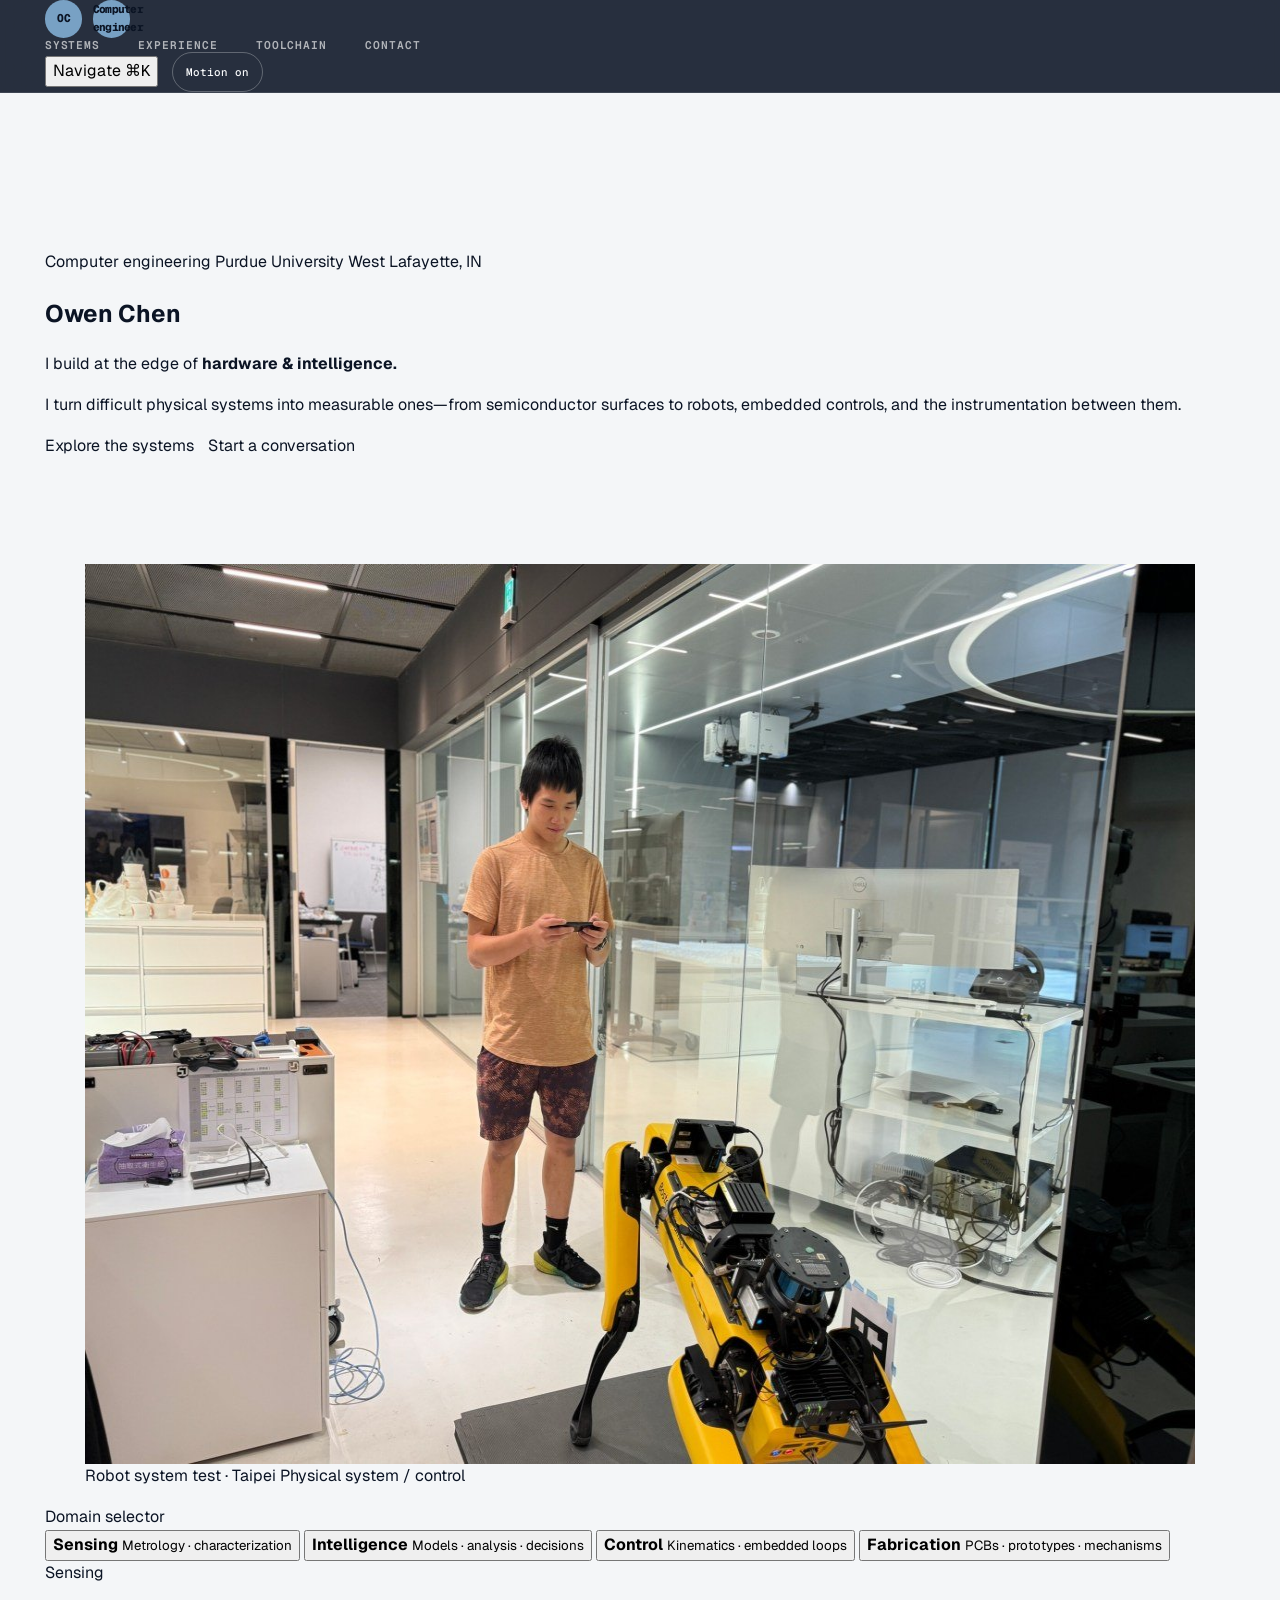
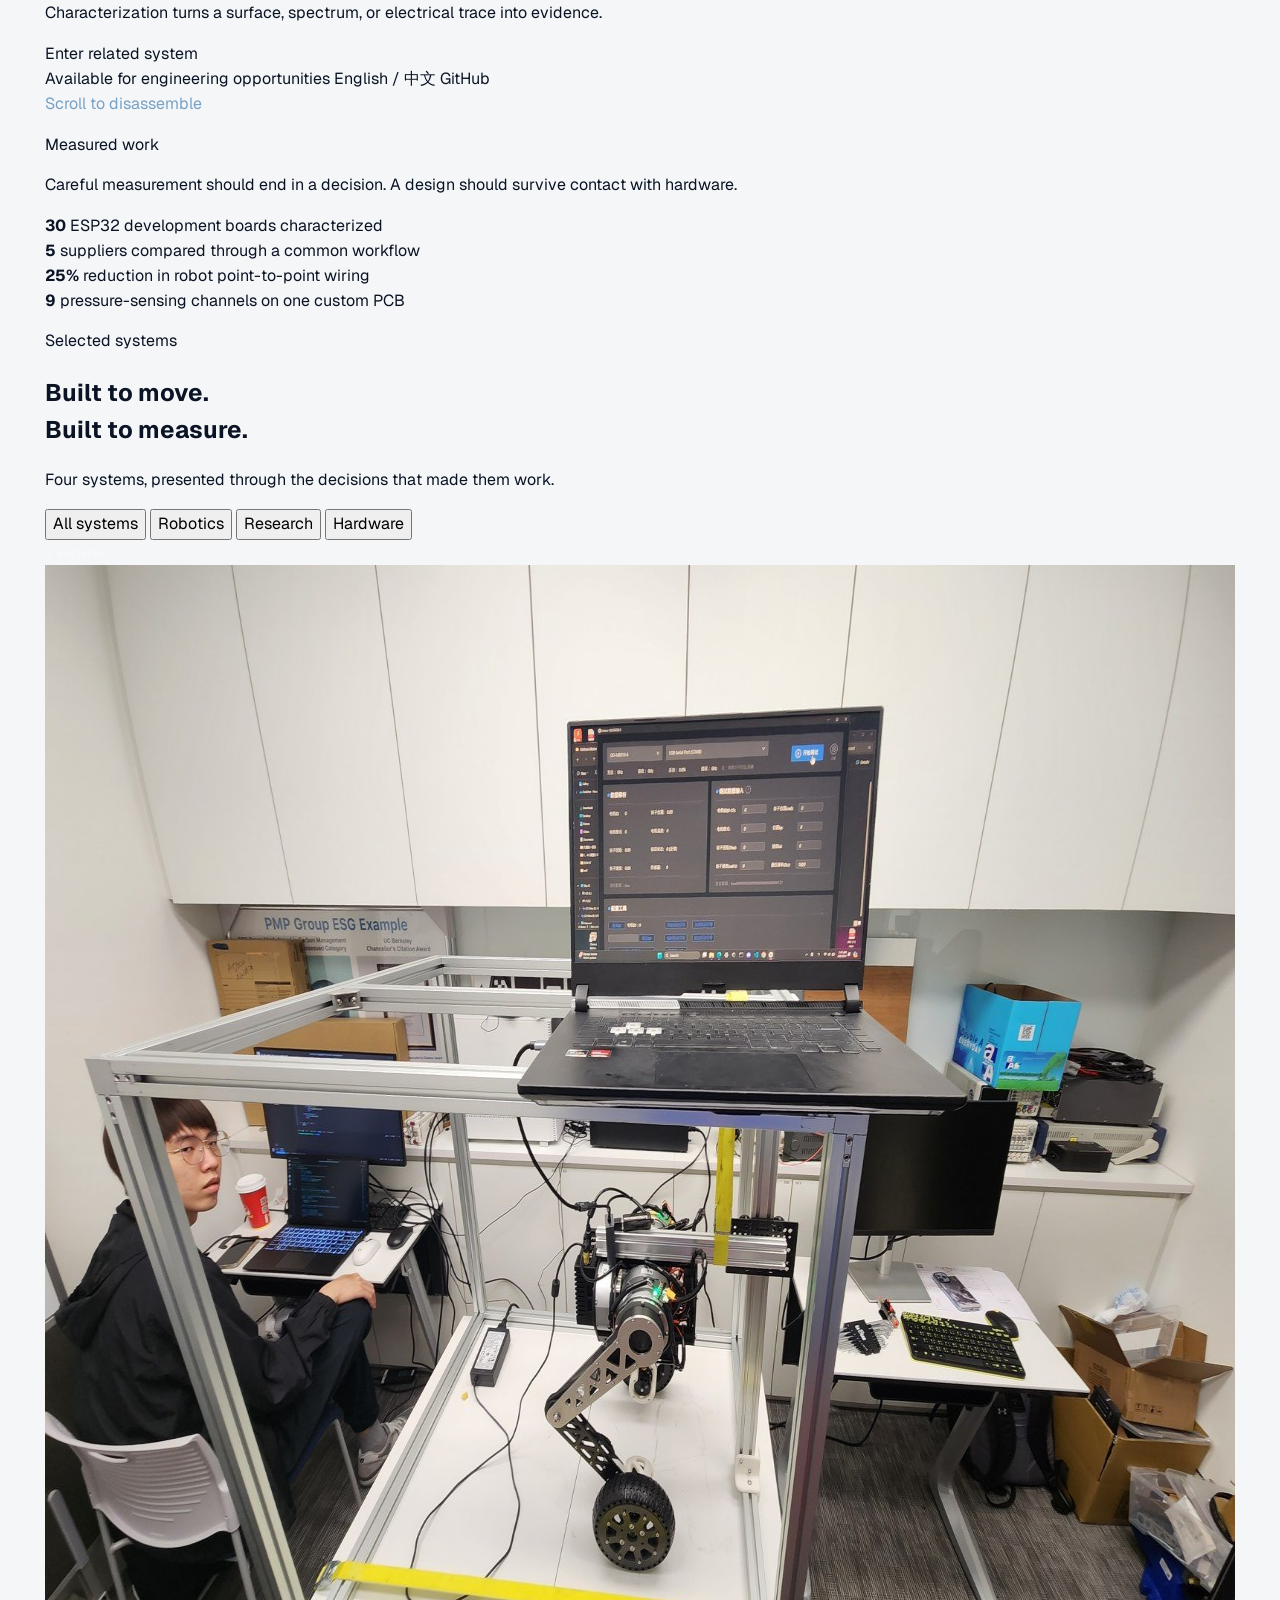
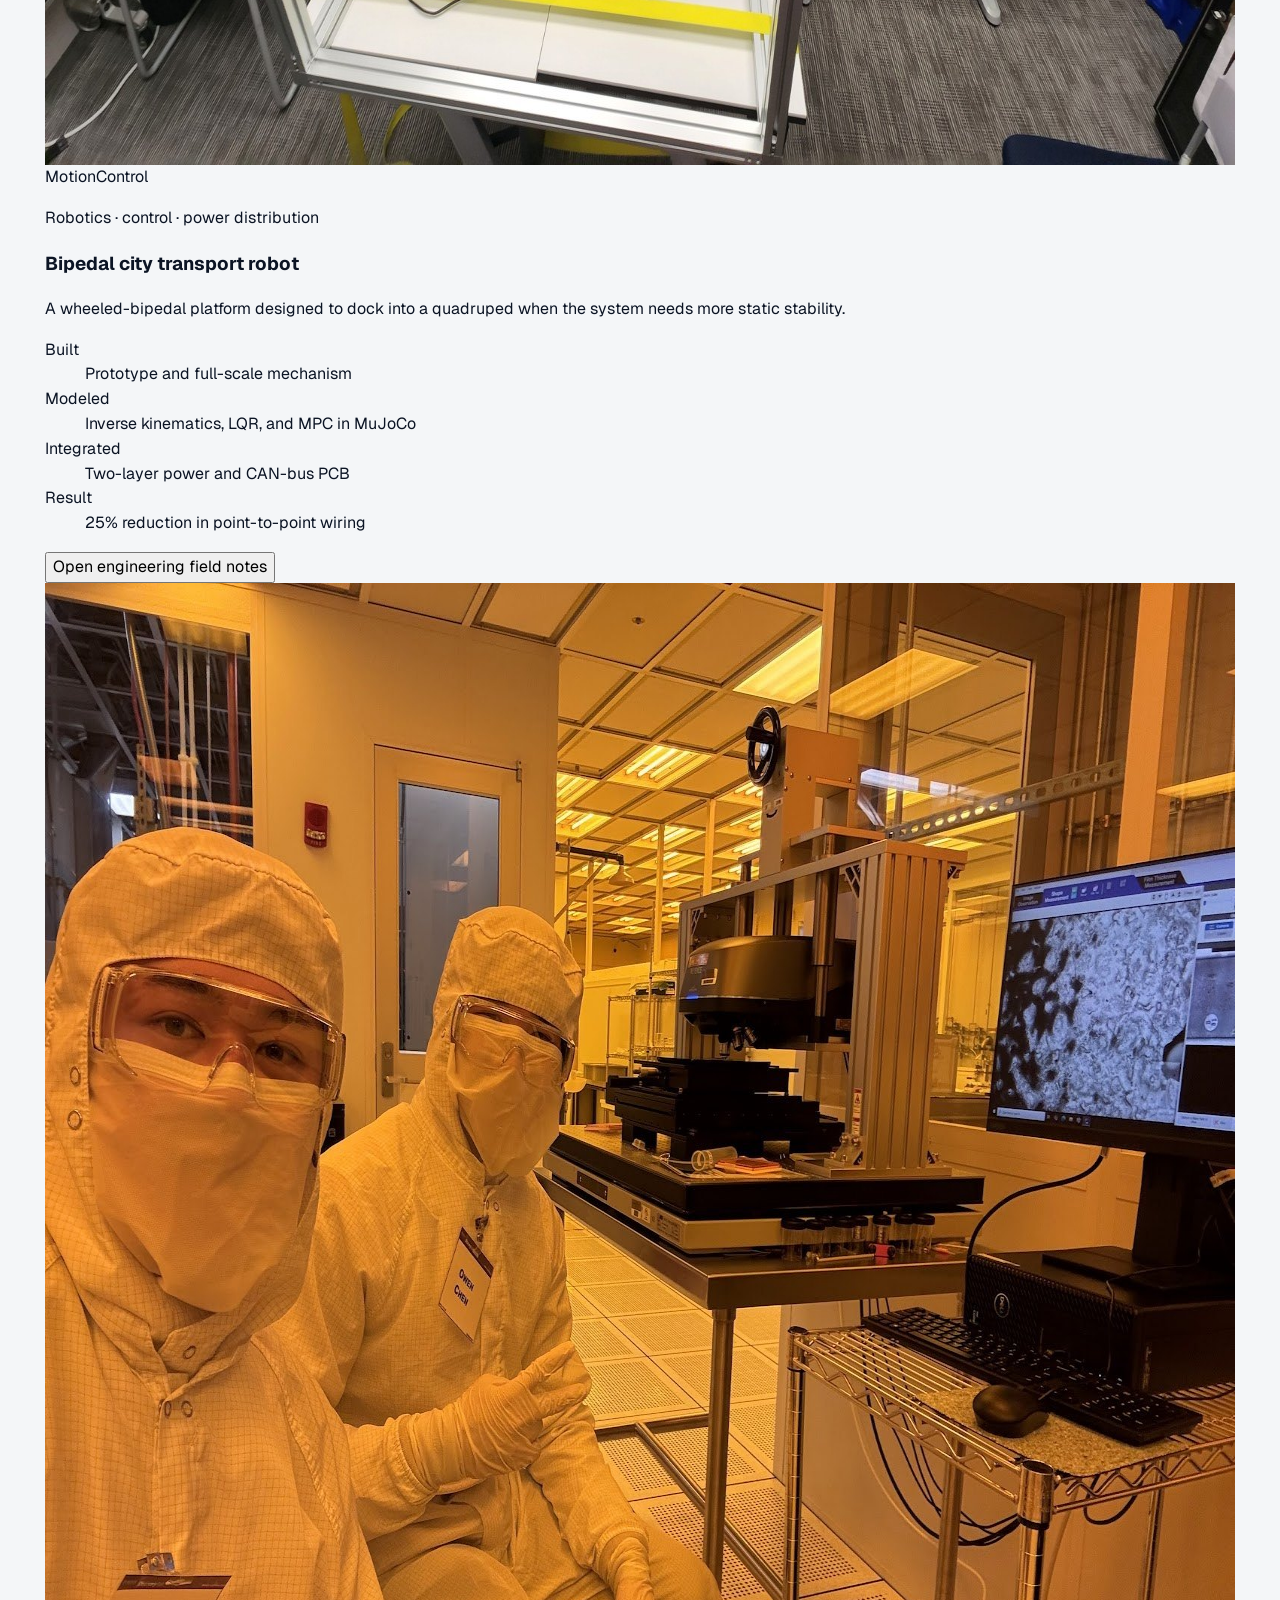
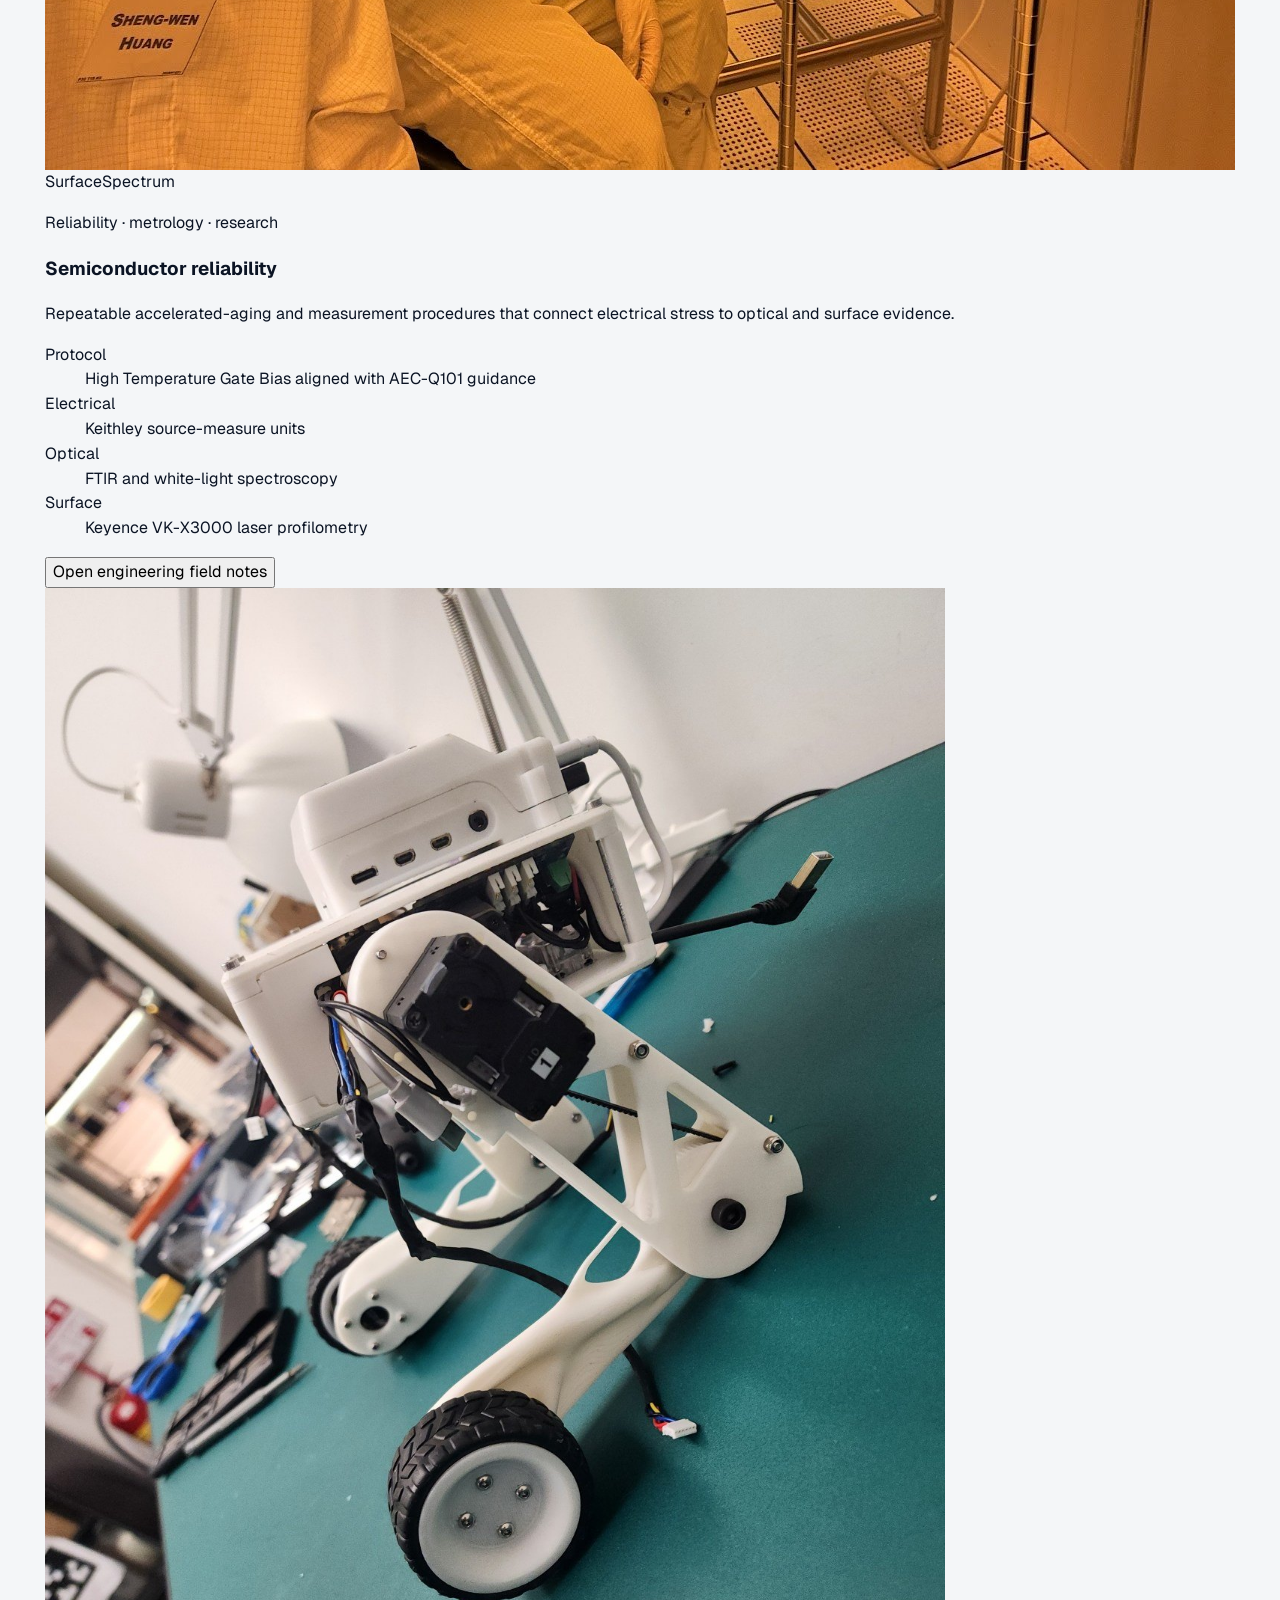
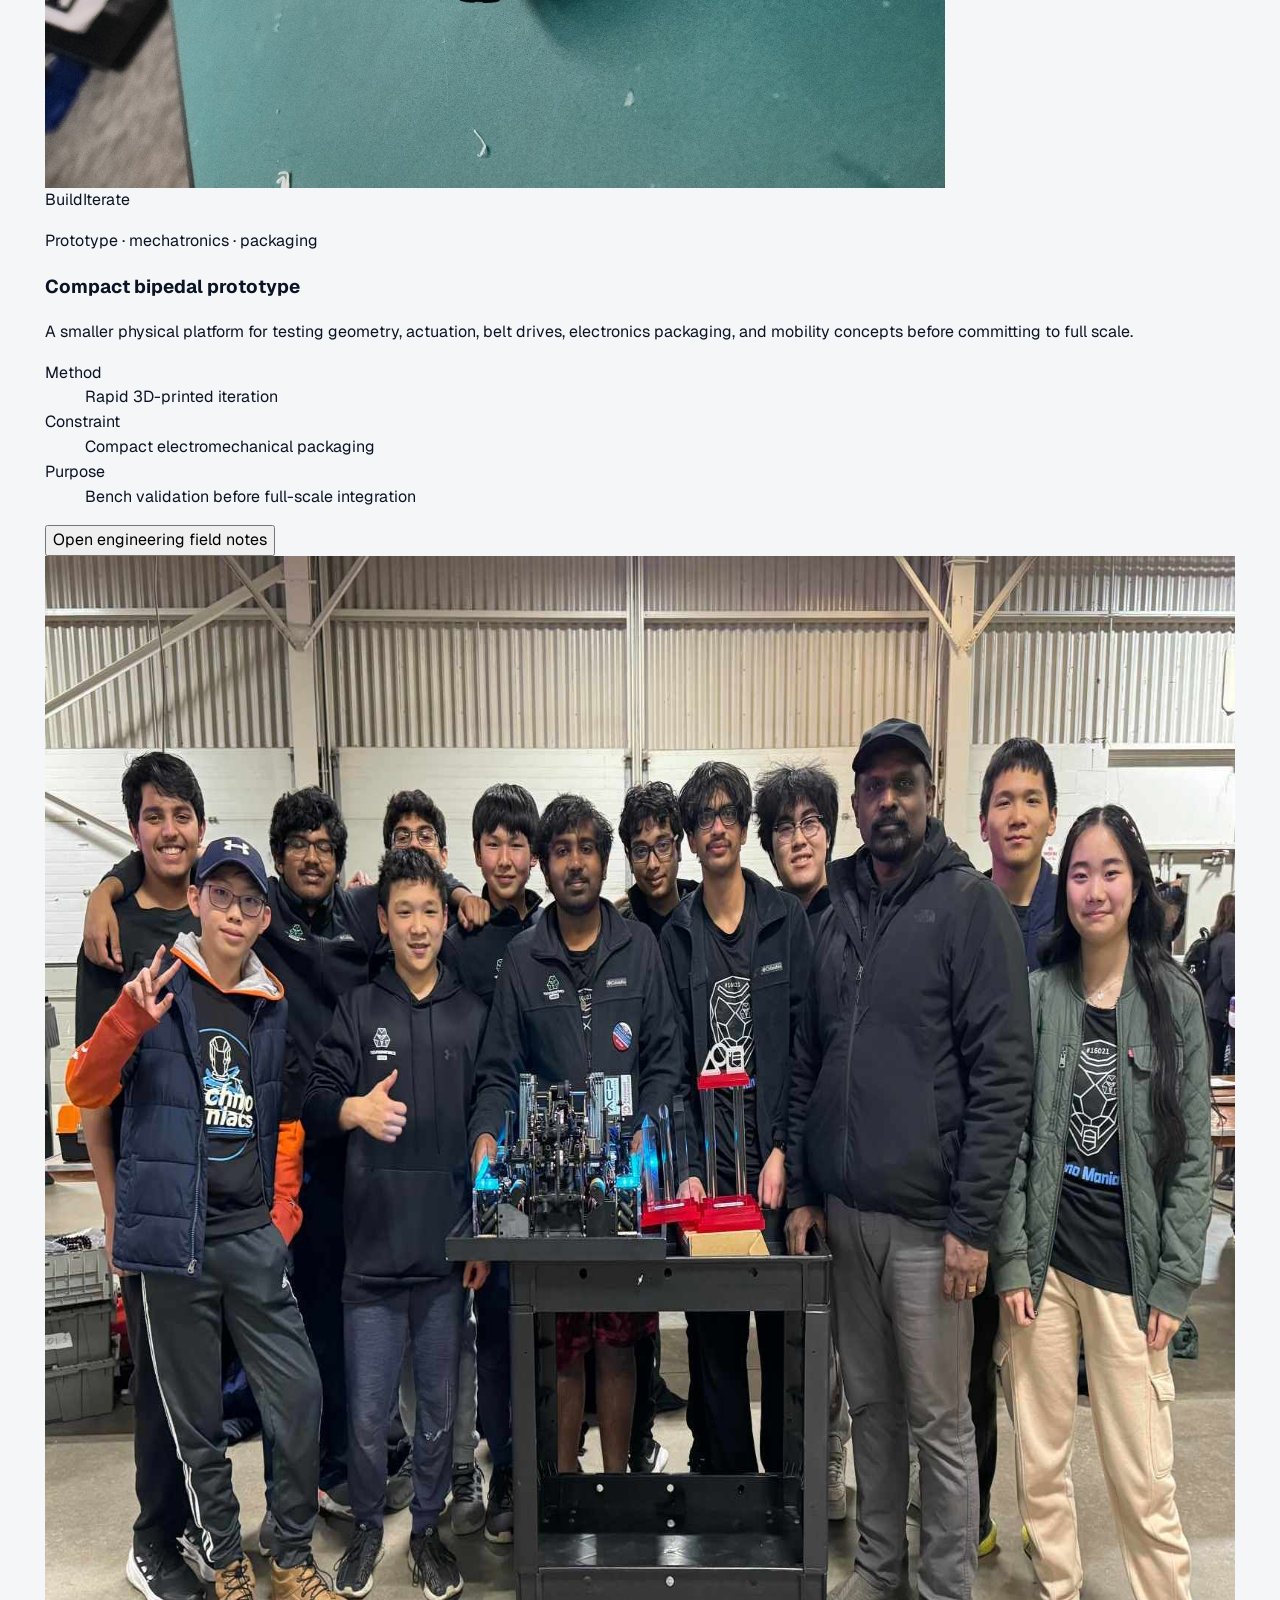
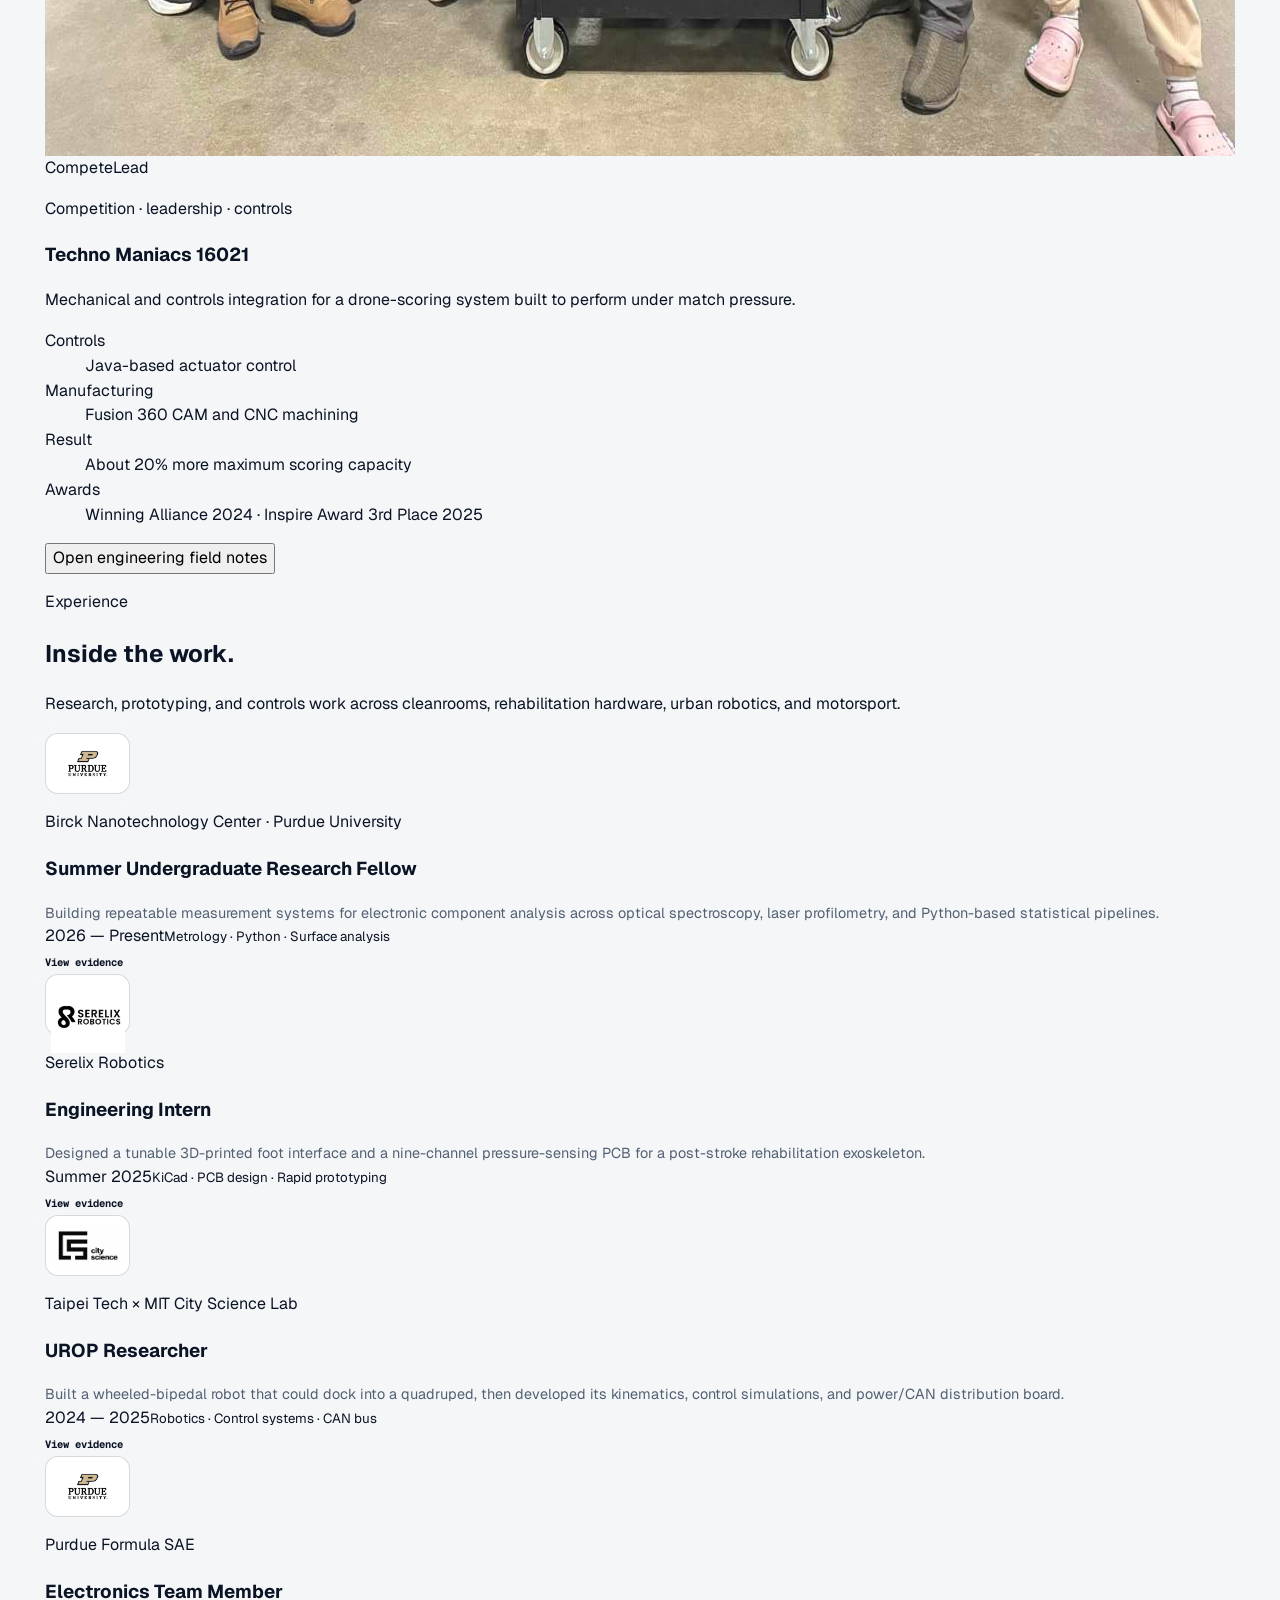
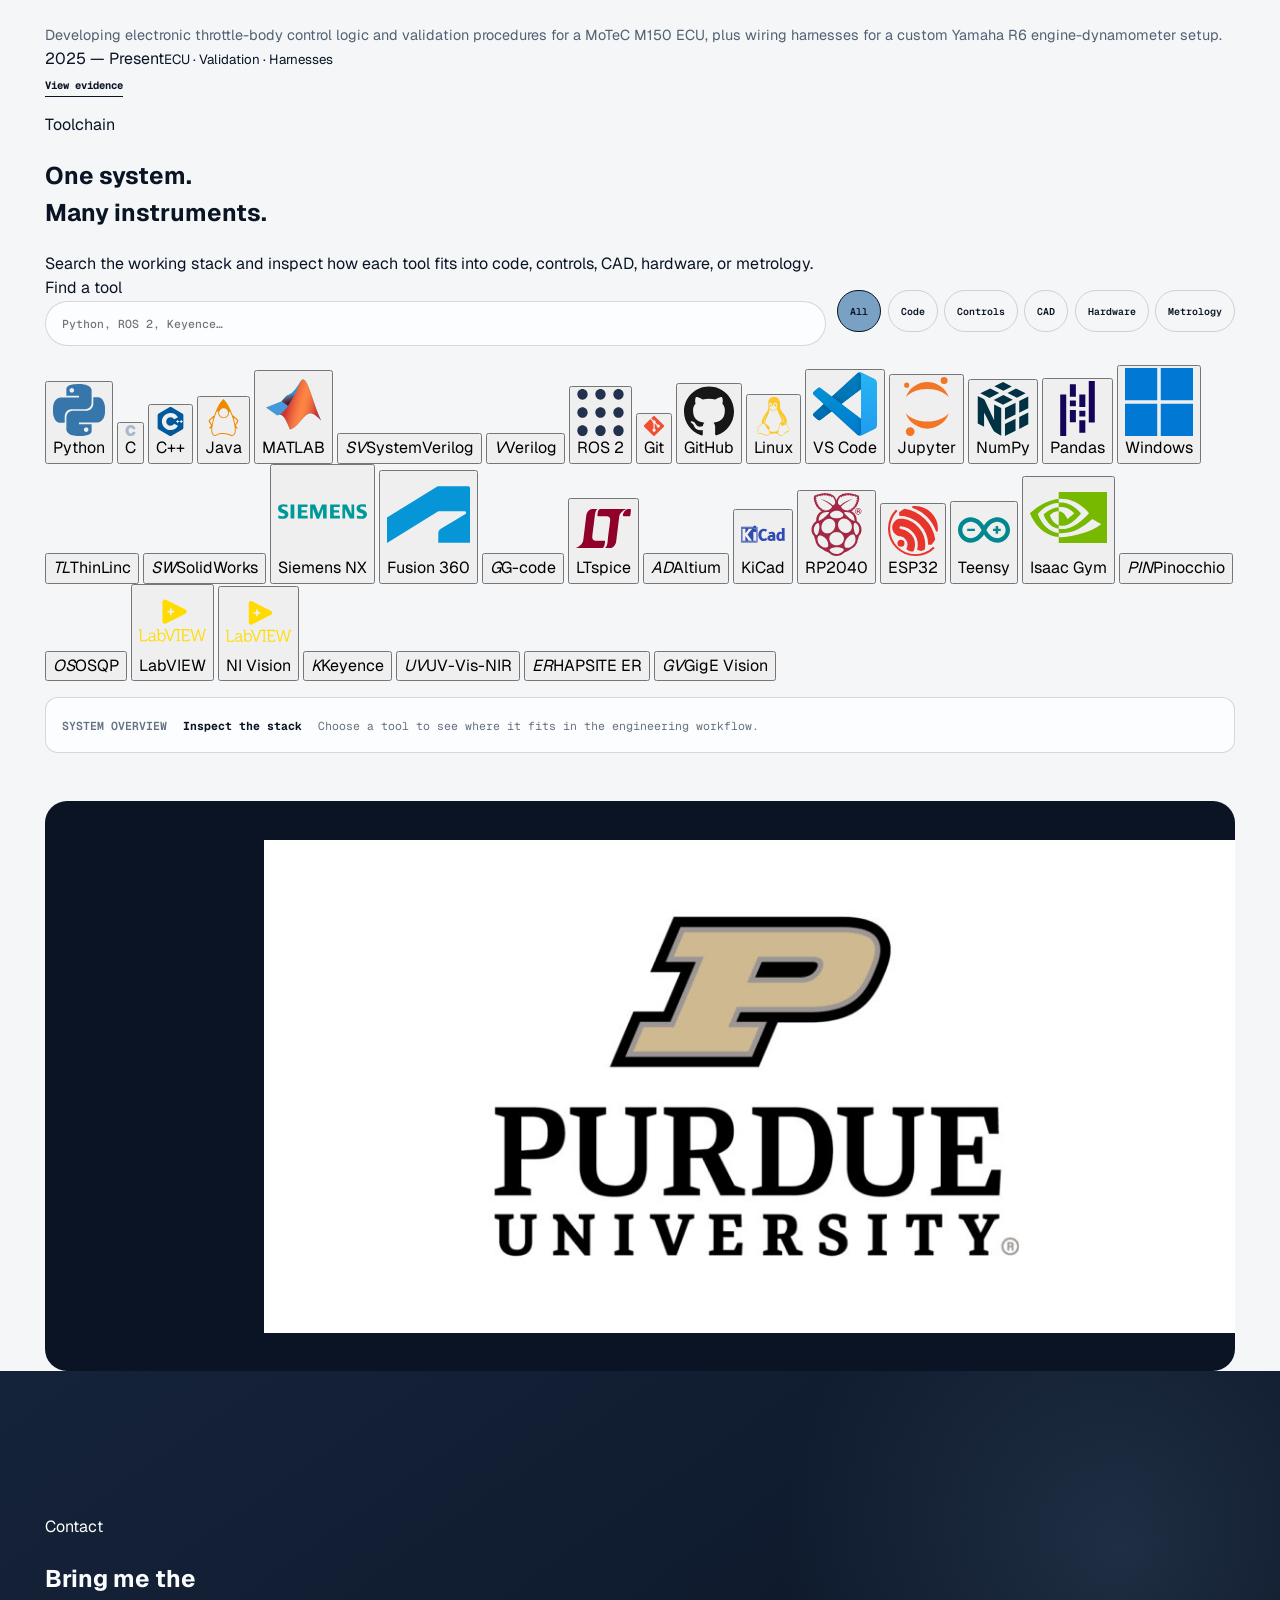
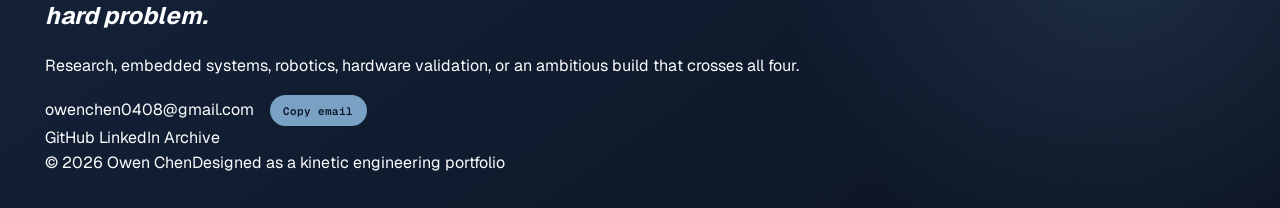
==== commit 4e896d7e: "Build Kinetic Laboratory content architecture" ====
--- a/index.html
+++ b/index.html
@@ -3,306 +3,494 @@
 <head>
   <meta charset="utf-8">
   <meta name="viewport" content="width=device-width, initial-scale=1">
-  <meta name="description" content="Portfolio of Owen Chen, a Purdue computer engineering student working across semiconductor research, robotics, embedded systems, and hardware validation.">
-  <meta name="theme-color" content="#0b1424">
+  <meta name="description" content="Owen Chen is a Purdue computer engineering student building semiconductor measurement systems, robots, embedded controls, and the hardware that connects them.">
+  <meta name="theme-color" content="#07090d">
   <title>Owen Chen — Computer Engineer</title>
+  <link rel="icon" type="image/svg+xml" href="data:image/svg+xml,%3Csvg xmlns='http://www.w3.org/2000/svg' viewBox='0 0 64 64'%3E%3Crect width='64' height='64' rx='14' fill='%2307090d'/%3E%3Cpath d='M14 32c0-11 7-19 18-19s18 8 18 19-7 19-18 19-18-8-18-19Z' fill='none' stroke='%23d9a84e' stroke-width='5'/%3E%3Ccircle cx='32' cy='32' r='5' fill='%232d6cff'/%3E%3C/svg%3E">
   <link rel="preconnect" href="https://fonts.googleapis.com">
   <link rel="preconnect" href="https://fonts.gstatic.com" crossorigin>
-  <link href="https://fonts.googleapis.com/css2?family=Geist:wght@400;500;600;700;800&family=Geist+Mono:wght@400;500;600&display=swap" rel="stylesheet">
+  <link href="https://fonts.googleapis.com/css2?family=Geist:wght@400;500;600;700;800;900&amp;family=Geist+Mono:wght@400;500;600&amp;display=swap" rel="stylesheet">
   <link rel="stylesheet" href="style.css">
+  <script defer src="lab-engine.js"></script>
   <script defer src="app.js"></script>
 </head>
 <body>
   <a class="skip-link" href="#main">Skip to content</a>
-  <div class="scroll-progress" aria-hidden="true"><span></span></div>
-  <div class="cursor-glow" aria-hidden="true"></div>
+  <div class="page-progress" aria-hidden="true"><span></span></div>
+  <div class="page-grain" aria-hidden="true"></div>
+
   <header class="site-header">
-    <nav class="nav shell" aria-label="Primary navigation">
-      <a class="wordmark" href="#top" data-nav aria-label="Owen Chen, home"><span>OC</span><i></i></a>
+    <nav class="site-nav shell" aria-label="Primary navigation">
+      <a class="wordmark" href="#top" data-nav aria-label="Owen Chen, home">
+        <span class="wordmark-core">OC</span>
+        <span class="wordmark-label">Computer engineer</span>
+      </a>
       <div class="nav-links">
+        <a href="#work" data-nav>Systems</a>
         <a href="#experience" data-nav>Experience</a>
-        <a href="#work" data-nav>Work</a>
         <a href="#toolchain" data-nav>Toolchain</a>
         <a href="#contact" data-nav>Contact</a>
       </div>
       <div class="nav-actions">
-        <button id="command-open" class="header-tool" type="button" aria-haspopup="dialog" aria-controls="command-dialog">Quick nav <kbd>⌘K</kbd></button>
-        <button id="theme-cycle" class="header-tool theme-cycle" type="button" aria-label="Change accent theme">Theme · Navy</button>
-        <button id="motion-toggle" class="motion-toggle" type="button" aria-pressed="false" aria-label="Turn motion off">Motion on</button>
-        <a class="nav-status" href="mailto:owenchen0408@gmail.com"><span></span> Open to opportunities</a>
+        <button id="command-open" class="nav-button" type="button" aria-haspopup="dialog" aria-controls="command-dialog">
+          Navigate <kbd>⌘K</kbd>
+        </button>
+        <button id="motion-toggle" class="nav-button motion-toggle" type="button" aria-pressed="false" aria-label="Turn motion off">Motion on</button>
       </div>
     </nav>
   </header>
 
   <main id="main">
-    <section id="top" class="hero">
-      <div class="hero-grid shell">
-        <div class="hero-copy" data-reveal>
-          <p class="eyebrow">Computer engineering · Purdue University</p>
-          <h1>I build at the edge of <em>hardware &amp; intelligence.</em></h1>
-          <p class="lede">I’m Owen Chen—an engineer interested in semiconductor systems, robotics, embedded control, and the measurement tools that make complex hardware understandable.</p>
-          <div class="focus-switcher" role="group" aria-label="Explore Owen's engineering focus">
-            <span>Focus</span>
-            <button type="button" data-focus="semiconductors" aria-pressed="true">Semiconductors</button>
-            <button type="button" data-focus="robotics" aria-pressed="false">Robotics</button>
-            <button type="button" data-focus="embedded" aria-pressed="false">Embedded</button>
-          </div>
-          <p id="focus-status" class="focus-status" aria-live="polite">Characterization, metrology, and reliability.</p>
-          <div class="hero-actions">
-            <a class="button-primary" href="#work" data-magnetic>Explore the systems <span aria-hidden="true">↘</span></a>
-            <a class="button-quiet" href="https://github.com/oweche" target="_blank" rel="noreferrer" data-magnetic>GitHub <span aria-hidden="true">↗</span></a>
-          </div>
+    <section id="top" class="hero-lab" data-lab-root>
+      <div class="lab-stage">
+        <canvas id="lab-canvas" aria-hidden="true"></canvas>
+        <div class="lab-grid" aria-hidden="true"></div>
+        <div class="lab-aperture" aria-hidden="true"><span></span><i></i></div>
+
+        <div class="lab-interface shell">
+          <div class="hero-copy">
+            <div class="hero-kicker">
+              <span>Computer engineering</span>
+              <span>Purdue University</span>
+              <span>West Lafayette, IN</span>
+            </div>
+            <h1 aria-label="Owen Chen">
+              <span class="name-line name-owen">Owen</span>
+              <span class="name-line name-chen">Chen</span>
+            </h1>
+            <p class="hero-thesis">I build at the edge of <strong>hardware &amp; intelligence.</strong></p>
+            <p class="hero-intro">I turn difficult physical systems into measurable ones—from semiconductor surfaces to robots, embedded controls, and the instrumentation between them.</p>
+            <div class="hero-actions">
+              <a class="action action-primary" href="#work">Explore the systems</a>
+              <a class="action action-secondary" href="mailto:owenchen0408@gmail.com">Start a conversation</a>
+            </div>
+          </div>
+
+          <figure class="specimen" data-lab-specimen>
+            <div class="specimen-halo" aria-hidden="true"></div>
+            <div class="specimen-window">
+              <img id="lab-specimen-image" src="assets/photos/portrait.jpg" alt="Owen testing a yellow quadruped robot in the MIT City Science Lab" width="1200" height="900" fetchpriority="high">
+              <div class="specimen-glass" aria-hidden="true"></div>
+              <div class="specimen-crosshair" aria-hidden="true"><span></span><i></i></div>
+            </div>
+            <figcaption>
+              <span id="lab-specimen-caption">Robot system test · Taipei</span>
+              <span id="lab-specimen-medium">Physical system / control</span>
+            </figcaption>
+          </figure>
+
+          <aside class="domain-console" aria-label="Explore engineering domains">
+            <div class="console-heading">
+              <span>Domain selector</span>
+              <span class="console-pulse" aria-hidden="true"></span>
+            </div>
+            <div class="domain-controls" role="group" aria-label="Choose an engineering domain">
+              <button type="button" data-domain="sensing" aria-pressed="true">
+                <strong>Sensing</strong>
+                <small>Metrology · characterization</small>
+              </button>
+              <button type="button" data-domain="intelligence" aria-pressed="false">
+                <strong>Intelligence</strong>
+                <small>Models · analysis · decisions</small>
+              </button>
+              <button type="button" data-domain="control" aria-pressed="false">
+                <strong>Control</strong>
+                <small>Kinematics · embedded loops</small>
+              </button>
+              <button type="button" data-domain="fabrication" aria-pressed="false">
+                <strong>Fabrication</strong>
+                <small>PCBs · prototypes · mechanisms</small>
+              </button>
+            </div>
+            <div class="domain-readout" aria-live="polite">
+              <span id="lab-status-label">Sensing</span>
+              <p id="lab-status">Characterization turns a surface, spectrum, or electrical trace into evidence.</p>
+              <a id="lab-related-link" href="#project-semiconductor-story">Enter related system</a>
+            </div>
+          </aside>
+
+          <div class="hero-index" aria-label="Portfolio status">
+            <span>Available for engineering opportunities</span>
+            <span>English / 中文</span>
+            <a href="https://github.com/oweche" target="_blank" rel="noreferrer">GitHub</a>
+          </div>
+          <a class="scroll-cue" href="#proof"><span>Scroll to disassemble</span><i aria-hidden="true"></i></a>
         </div>
-
-        <figure class="hero-visual" data-reveal data-parallax>
-          <div class="hero-orbit" aria-hidden="true"><span></span><i></i><b></b></div>
-          <div class="portrait-frame">
-            <img src="assets/photos/portrait.jpg" alt="Owen testing a yellow quadruped robot in the MIT City Science Lab" width="1200" height="900" fetchpriority="high">
-            <div class="scan-line" aria-hidden="true"></div>
-            <span class="corner corner-tl" aria-hidden="true"></span>
-            <span class="corner corner-br" aria-hidden="true"></span>
-          </div>
-          <figcaption><span>FIELD NOTE / TAIPEI</span><span>ROBOT SYSTEM TEST</span></figcaption>
-          <div class="floating-chip chip-location"><b>TAIPEI</b><small>LAB FIELDWORK</small></div>
-          <div class="floating-chip chip-state"><i></i><b>LIVE</b><small>SYSTEM ONLINE</small></div>
-        </figure>
-
-        <div class="hero-foot">
-          <span>BASED IN WEST LAFAYETTE, IN</span>
-          <span>ENGLISH / 中文</span>
-          <span class="scroll-cue">SCROLL TO EXPLORE THE SYSTEM ↓</span>
+      </div>
+    </section>
+
+    <section id="proof" class="proof-section">
+      <div class="shell proof-intro" data-reveal>
+        <p class="section-label">Measured work</p>
+        <p class="proof-statement">Careful measurement should end in a decision. A design should survive contact with hardware.</p>
+      </div>
+      <div class="proof-grid shell" aria-label="Selected engineering metrics">
+        <article data-reveal>
+          <strong data-counter="30">30</strong>
+          <span>ESP32 development boards characterized</span>
+        </article>
+        <article data-reveal>
+          <strong data-counter="5">5</strong>
+          <span>suppliers compared through a common workflow</span>
+        </article>
+        <article data-reveal>
+          <strong data-counter="25" data-suffix="%">25%</strong>
+          <span>reduction in robot point-to-point wiring</span>
+        </article>
+        <article data-reveal>
+          <strong data-counter="9">9</strong>
+          <span>pressure-sensing channels on one custom PCB</span>
+        </article>
+      </div>
+    </section>
+
+    <section id="work" class="work-section">
+      <div class="shell section-intro section-intro-light" data-reveal>
+        <p class="section-label">Selected systems</p>
+        <h2>Built to move.<br>Built to measure.</h2>
+        <p>Four systems, presented through the decisions that made them work.</p>
+      </div>
+
+      <div class="project-filter shell" data-reveal>
+        <div role="group" aria-label="Filter projects">
+          <button type="button" data-filter="all" aria-pressed="true">All systems</button>
+          <button type="button" data-filter="robotics" aria-pressed="false">Robotics</button>
+          <button type="button" data-filter="research" aria-pressed="false">Research</button>
+          <button type="button" data-filter="hardware" aria-pressed="false">Hardware</button>
         </div>
-      </div>
-      <div class="ticker" aria-label="Areas of work">
-        <div class="ticker-track">
-          <span>SEMICONDUCTORS</span><i>✦</i><span>ROBOTICS</span><i>✦</i><span>METROLOGY</span><i>✦</i><span>EMBEDDED CONTROL</span><i>✦</i><span>PCB DESIGN</span><i>✦</i>
-          <span aria-hidden="true">SEMICONDUCTORS</span><i aria-hidden="true">✦</i><span aria-hidden="true">ROBOTICS</span><i aria-hidden="true">✦</i><span aria-hidden="true">METROLOGY</span><i aria-hidden="true">✦</i><span aria-hidden="true">EMBEDDED CONTROL</span><i aria-hidden="true">✦</i><span aria-hidden="true">PCB DESIGN</span><i aria-hidden="true">✦</i>
+        <span id="project-count" aria-live="polite">4 systems</span>
+      </div>
+
+      <div class="system-stories shell">
+        <article id="project-bipedal-story" class="system-story story-cobalt" data-category="robotics hardware" data-reveal>
+          <div class="story-media" data-parallax-media>
+            <img src="assets/photos/robot-city.jpg" alt="Bipedal city transport robot mounted on a test rig in the lab" width="1600" height="1200" loading="lazy">
+            <button class="photo-open" type="button" data-photo="assets/photos/robot-city.jpg" data-caption="Bipedal city transport robot on a laboratory test rig">Expand image</button>
+            <div class="media-coordinates" aria-hidden="true"><span>Motion</span><span>Control</span></div>
+          </div>
+          <div class="story-copy">
+            <p class="story-discipline">Robotics · control · power distribution</p>
+            <h3>Bipedal city transport robot</h3>
+            <p class="story-lede">A wheeled-bipedal platform designed to dock into a quadruped when the system needs more static stability.</p>
+            <dl class="story-evidence">
+              <div><dt>Built</dt><dd>Prototype and full-scale mechanism</dd></div>
+              <div><dt>Modeled</dt><dd>Inverse kinematics, LQR, and MPC in MuJoCo</dd></div>
+              <div><dt>Integrated</dt><dd>Two-layer power and CAN-bus PCB</dd></div>
+              <div><dt>Result</dt><dd>25% reduction in point-to-point wiring</dd></div>
+            </dl>
+            <button class="story-open" type="button" data-project="bipedal">Open engineering field notes</button>
+          </div>
+          <div class="story-signal" aria-hidden="true"><span></span><i></i><b></b></div>
+        </article>
+
+        <article id="project-semiconductor-story" class="system-story story-gold" data-category="research hardware" data-reveal>
+          <div class="story-media" data-parallax-media>
+            <img src="assets/photos/cleanroom.jpg" alt="Owen Chen and a colleague in cleanroom PPE beside semiconductor imaging equipment" width="1582" height="1187" loading="lazy">
+            <button class="photo-open" type="button" data-photo="assets/photos/cleanroom.jpg" data-caption="Cleanroom characterization work beside semiconductor imaging equipment">Expand image</button>
+            <div class="media-coordinates" aria-hidden="true"><span>Surface</span><span>Spectrum</span></div>
+          </div>
+          <div class="story-copy">
+            <p class="story-discipline">Reliability · metrology · research</p>
+            <h3>Semiconductor reliability</h3>
+            <p class="story-lede">Repeatable accelerated-aging and measurement procedures that connect electrical stress to optical and surface evidence.</p>
+            <dl class="story-evidence">
+              <div><dt>Protocol</dt><dd>High Temperature Gate Bias aligned with AEC-Q101 guidance</dd></div>
+              <div><dt>Electrical</dt><dd>Keithley source-measure units</dd></div>
+              <div><dt>Optical</dt><dd>FTIR and white-light spectroscopy</dd></div>
+              <div><dt>Surface</dt><dd>Keyence VK-X3000 laser profilometry</dd></div>
+            </dl>
+            <button class="story-open" type="button" data-project="semiconductor">Open engineering field notes</button>
+          </div>
+          <div class="story-signal" aria-hidden="true"><span></span><i></i><b></b></div>
+        </article>
+
+        <article id="project-prototype-story" class="system-story story-white" data-category="robotics hardware" data-reveal>
+          <div class="story-media" data-parallax-media>
+            <img src="assets/photos/robot-prototype.jpg" alt="Close-up of Owen's compact white bipedal robot prototype on a workbench" width="900" height="1200" loading="lazy">
+            <button class="photo-open" type="button" data-photo="assets/photos/robot-prototype.jpg" data-caption="Compact bipedal prototype on the workbench">Expand image</button>
+            <div class="media-coordinates" aria-hidden="true"><span>Build</span><span>Iterate</span></div>
+          </div>
+          <div class="story-copy">
+            <p class="story-discipline">Prototype · mechatronics · packaging</p>
+            <h3>Compact bipedal prototype</h3>
+            <p class="story-lede">A smaller physical platform for testing geometry, actuation, belt drives, electronics packaging, and mobility concepts before committing to full scale.</p>
+            <dl class="story-evidence">
+              <div><dt>Method</dt><dd>Rapid 3D-printed iteration</dd></div>
+              <div><dt>Constraint</dt><dd>Compact electromechanical packaging</dd></div>
+              <div><dt>Purpose</dt><dd>Bench validation before full-scale integration</dd></div>
+            </dl>
+            <button class="story-open" type="button" data-project="prototype">Open engineering field notes</button>
+          </div>
+          <div class="story-signal" aria-hidden="true"><span></span><i></i><b></b></div>
+        </article>
+
+        <article id="project-ftc-story" class="system-story story-cobalt" data-category="robotics hardware" data-reveal>
+          <div class="story-media" data-parallax-media>
+            <img src="assets/photos/ftc-team.jpg" alt="FTC Team 16021 Techno Maniacs with its competition robot and trophy" width="1600" height="1200" loading="lazy">
+            <button class="photo-open" type="button" data-photo="assets/photos/ftc-team.jpg" data-caption="FTC Team 16021 with its competition robot and trophy">Expand image</button>
+            <div class="media-coordinates" aria-hidden="true"><span>Compete</span><span>Lead</span></div>
+          </div>
+          <div class="story-copy">
+            <p class="story-discipline">Competition · leadership · controls</p>
+            <h3>Techno Maniacs 16021</h3>
+            <p class="story-lede">Mechanical and controls integration for a drone-scoring system built to perform under match pressure.</p>
+            <dl class="story-evidence">
+              <div><dt>Controls</dt><dd>Java-based actuator control</dd></div>
+              <div><dt>Manufacturing</dt><dd>Fusion 360 CAM and CNC machining</dd></div>
+              <div><dt>Result</dt><dd>About 20% more maximum scoring capacity</dd></div>
+              <div><dt>Awards</dt><dd>Winning Alliance 2024 · Inspire Award 3rd Place 2025</dd></div>
+            </dl>
+            <button class="story-open" type="button" data-project="ftc">Open engineering field notes</button>
+          </div>
+          <div class="story-signal" aria-hidden="true"><span></span><i></i><b></b></div>
+        </article>
+      </div>
+    </section>
+
+    <section id="experience" class="experience-section">
+      <div class="shell section-intro" data-reveal>
+        <p class="section-label">Experience</p>
+        <h2>Inside the work.</h2>
+        <p>Research, prototyping, and controls work across cleanrooms, rehabilitation hardware, urban robotics, and motorsport.</p>
+      </div>
+
+      <div class="experience-stack shell">
+        <article class="experience-entry" data-reveal>
+          <div class="organization-mark"><img src="assets/logos/purdue-official.png" alt="Purdue University"></div>
+          <div class="experience-primary">
+            <p>Birck Nanotechnology Center · Purdue University</p>
+            <h3>Summer Undergraduate Research Fellow</h3>
+          </div>
+          <p class="experience-summary">Building repeatable measurement systems for electronic component analysis across optical spectroscopy, laser profilometry, and Python-based statistical pipelines.</p>
+          <div class="experience-time"><span>2026 — Present</span><small>Metrology · Python · Surface analysis</small></div>
+          <button class="experience-toggle" type="button" aria-expanded="false" aria-controls="experience-detail-1">View evidence</button>
+          <div id="experience-detail-1" class="experience-detail" hidden>
+            <p>Standardized UV-Vis-NIR and laser-profilometry workflows across 30 ESP32 development boards from five suppliers, with Python pipelines for supplier-level comparison.</p>
+          </div>
+        </article>
+
+        <article class="experience-entry" data-reveal>
+          <div class="organization-mark organization-mark-wide"><img src="assets/logos/serelix-official.png" alt="Serelix Robotics"></div>
+          <div class="experience-primary">
+            <p>Serelix Robotics</p>
+            <h3>Engineering Intern</h3>
+          </div>
+          <p class="experience-summary">Designed a tunable 3D-printed foot interface and a nine-channel pressure-sensing PCB for a post-stroke rehabilitation exoskeleton.</p>
+          <div class="experience-time"><span>Summer 2025</span><small>KiCad · PCB design · Rapid prototyping</small></div>
+          <button class="experience-toggle" type="button" aria-expanded="false" aria-controls="experience-detail-2">View evidence</button>
+          <div id="experience-detail-2" class="experience-detail" hidden>
+            <p>Created a parametric TPU foot interface with region-specific lattice geometry and a nine-channel ADS124S08 pressure-sensing PCB.</p>
+          </div>
+        </article>
+
+        <article class="experience-entry" data-reveal>
+          <div class="organization-mark organization-mark-wide"><img src="assets/logos/city-science-official.png" alt="MIT City Science"></div>
+          <div class="experience-primary">
+            <p>Taipei Tech × MIT City Science Lab</p>
+            <h3>UROP Researcher</h3>
+          </div>
+          <p class="experience-summary">Built a wheeled-bipedal robot that could dock into a quadruped, then developed its kinematics, control simulations, and power/CAN distribution board.</p>
+          <div class="experience-time"><span>2024 — 2025</span><small>Robotics · Control systems · CAN bus</small></div>
+          <button class="experience-toggle" type="button" aria-expanded="false" aria-controls="experience-detail-3">View evidence</button>
+          <div id="experience-detail-3" class="experience-detail" hidden>
+            <p>Implemented inverse kinematics, simulated LQR and MPC strategies in MuJoCo, and designed a two-layer power and CAN-bus distribution PCB.</p>
+          </div>
+        </article>
+
+        <article class="experience-entry" data-reveal>
+          <div class="organization-mark"><img src="assets/logos/purdue-official.png" alt="Purdue University"></div>
+          <div class="experience-primary">
+            <p>Purdue Formula SAE</p>
+            <h3>Electronics Team Member</h3>
+          </div>
+          <p class="experience-summary">Developing electronic throttle-body control logic and validation procedures for a MoTeC M150 ECU, plus wiring harnesses for a custom Yamaha R6 engine-dynamometer setup.</p>
+          <div class="experience-time"><span>2025 — Present</span><small>ECU · Validation · Harnesses</small></div>
+          <button class="experience-toggle" type="button" aria-expanded="false" aria-controls="experience-detail-4">View evidence</button>
+          <div id="experience-detail-4" class="experience-detail" hidden>
+            <p>Working on throttle-body logic, validation procedures, and documented engine-dynamometer wiring around a MoTeC M150 and Yamaha R6.</p>
+          </div>
+        </article>
+      </div>
+    </section>
+
+    <section id="toolchain" class="toolchain-section">
+      <div class="shell section-intro section-intro-light" data-reveal>
+        <p class="section-label">Toolchain</p>
+        <h2>One system.<br>Many instruments.</h2>
+        <p>Search the working stack and inspect how each tool fits into code, controls, CAD, hardware, or metrology.</p>
+      </div>
+
+      <div class="tool-workbench shell" data-reveal>
+        <div class="tool-controls">
+          <label class="tool-search" for="tool-search">
+            <span>Find a tool</span>
+            <input id="tool-search" type="search" placeholder="Python, ROS 2, Keyence…" autocomplete="off">
+          </label>
+          <div class="tool-filters" role="group" aria-label="Filter toolchain">
+            <button type="button" data-tool-filter="all" aria-pressed="true">All</button>
+            <button type="button" data-tool-filter="code" aria-pressed="false">Code</button>
+            <button type="button" data-tool-filter="controls" aria-pressed="false">Controls</button>
+            <button type="button" data-tool-filter="cad" aria-pressed="false">CAD</button>
+            <button type="button" data-tool-filter="hardware" aria-pressed="false">Hardware</button>
+            <button type="button" data-tool-filter="metrology" aria-pressed="false">Metrology</button>
+          </div>
         </div>
-      </div>
-    </section>
-
-    <section class="manifesto shell" aria-label="Engineering approach" data-reveal>
-      <p>From a <strong>sensor trace</strong> to a <strong>robot in motion</strong>, I like engineering problems where careful measurement meets decisive making.</p>
-      <div class="kinetic-dial" aria-hidden="true"><span>BUILD</span><i></i><b>TEST</b></div>
-    </section>
-
-    <section class="metrics shell" aria-label="Selected engineering metrics" data-reveal>
-      <article><span data-counter="30">30</span><small>devices characterized</small></article>
-      <article><span data-counter="5">5</span><small>suppliers compared</small></article>
-      <article><span data-counter="25" data-suffix="%">25%</span><small>less point-to-point wiring</small></article>
-      <article><span data-counter="9">9</span><small>pressure-sensing channels</small></article>
-    </section>
-
-    <section id="experience" class="section shell">
-      <div class="section-heading" data-reveal>
-        <div><h2>Experience</h2></div>
-        <p>Research, hardware, and systems that leave the bench.</p>
-      </div>
-      <div class="experience-list">
-        <article class="experience-row" data-reveal>
-          <div class="organization-mark purdue-mark"><img src="assets/logos/purdue-official.png" alt="Purdue University"></div>
-          <div class="experience-title"><h3>Summer Undergraduate Research Fellow</h3><p>Birck Nanotechnology Center · Purdue University</p></div>
-          <p class="experience-summary">Building repeatable measurement systems for electronic component analysis, spanning optical spectroscopy, laser profilometry, and Python-based statistical pipelines.</p>
-          <div class="experience-meta"><span>2026 — Present</span><div><small>Metrology</small><small>Python</small><small>Surface analysis</small></div></div>
-          <button class="experience-toggle" type="button" aria-expanded="false" aria-controls="experience-detail-1">Details <span aria-hidden="true">+</span></button>
-          <div id="experience-detail-1" class="experience-detail" hidden><strong>Current signal</strong><p>Standardized UV-Vis-NIR and laser-profilometry workflows across 30 ESP32-based development boards from five suppliers, with Python pipelines for supplier-level comparison.</p></div>
-        </article>
-        <article class="experience-row" data-reveal>
-          <div class="organization-mark serelix-mark"><img src="assets/logos/serelix-official.png" alt="Serelix Robotics"></div>
-          <div class="experience-title"><h3>Engineering Intern</h3><p>Serelix Robotics</p></div>
-          <p class="experience-summary">Designed a tunable 3D-printed foot interface and a nine-channel pressure-sensing PCB for a post-stroke rehabilitation exoskeleton.</p>
-          <div class="experience-meta"><span>Summer 2025</span><div><small>KiCad</small><small>PCB design</small><small>Rapid prototyping</small></div></div>
-          <button class="experience-toggle" type="button" aria-expanded="false" aria-controls="experience-detail-2">Details <span aria-hidden="true">+</span></button>
-          <div id="experience-detail-2" class="experience-detail" hidden><strong>Current signal</strong><p>Created a parametric TPU foot interface with region-specific lattice geometry and a nine-channel ADS124S08 pressure-sensing PCB.</p></div>
-        </article>
-        <article class="experience-row" data-reveal>
-          <div class="organization-mark city-mark"><img src="assets/logos/city-science-official.png" alt="MIT City Science"></div>
-          <div class="experience-title"><h3>UROP Researcher</h3><p>Taipei Tech × MIT City Science Lab</p></div>
-          <p class="experience-summary">Built a wheeled-bipedal robot that could dock into a quadruped, then developed its kinematics, control simulations, and power/CAN distribution board.</p>
-          <div class="experience-meta"><span>2024 — 2025</span><div><small>Robotics</small><small>Control systems</small><small>CAN bus</small></div></div>
-          <button class="experience-toggle" type="button" aria-expanded="false" aria-controls="experience-detail-3">Details <span aria-hidden="true">+</span></button>
-          <div id="experience-detail-3" class="experience-detail" hidden><strong>Current signal</strong><p>Implemented inverse kinematics and simulated LQR and MPC strategies in MuJoCo, then designed the two-layer power and CAN-bus distribution PCB.</p></div>
-        </article>
-        <article class="experience-row" data-reveal>
-          <div class="organization-mark purdue-mark"><img src="assets/logos/purdue-official.png" alt="Purdue University"></div>
-          <div class="experience-title"><h3>Electronics Team Member</h3><p>Purdue Formula SAE</p></div>
-          <p class="experience-summary">Developing electronic throttle-body control logic and validation procedures for a MoTeC M150 ECU, plus wiring harnesses for a custom Yamaha R6 engine-dynamometer setup.</p>
-          <div class="experience-meta"><span>2025 — Present</span><div><small>ECU</small><small>Validation</small><small>Harnesses</small></div></div>
-          <button class="experience-toggle" type="button" aria-expanded="false" aria-controls="experience-detail-4">Details <span aria-hidden="true">+</span></button>
-          <div id="experience-detail-4" class="experience-detail" hidden><strong>Current signal</strong><p>Working on throttle-body control logic, validation procedures, and documented engine-dynamometer wiring around a MoTeC M150 and Yamaha R6.</p></div>
-        </article>
-      </div>
-    </section>
-
-    <div class="systems-rail" aria-label="Engineering areas">
-      <div class="systems-rail-track"><span>SEMICONDUCTOR METROLOGY</span><i aria-hidden="true"></i><span>EMBEDDED CONTROL</span><i aria-hidden="true"></i><span>ROBOT KINEMATICS</span><i aria-hidden="true"></i><span>PCB DESIGN</span><i aria-hidden="true"></i><span>ECU VALIDATION</span><i aria-hidden="true"></i><span aria-hidden="true">SEMICONDUCTOR METROLOGY</span><i aria-hidden="true"></i><span aria-hidden="true">EMBEDDED CONTROL</span><i aria-hidden="true"></i><span aria-hidden="true">ROBOT KINEMATICS</span><i aria-hidden="true"></i><span aria-hidden="true">PCB DESIGN</span><i aria-hidden="true"></i><span aria-hidden="true">ECU VALIDATION</span><i aria-hidden="true"></i></div>
-    </div>
-
-    <section id="work" class="projects-section">
-      <div class="shell">
-        <div class="section-heading inverted" data-reveal>
-          <div><h2>Selected systems</h2></div>
-          <p>Filter the archive, then open a project for the engineering decisions behind it.</p>
+
+        <div class="tool-layout">
+          <div class="tool-constellation" aria-label="Engineering tools">
+            <button class="tool-node" type="button" data-tool="Python" data-tool-category="code"><img src="assets/logos/python.svg" alt=""><span>Python</span></button>
+            <button class="tool-node" type="button" data-tool="C" data-tool-category="code"><img src="assets/logos/c.svg" alt=""><span>C</span></button>
+            <button class="tool-node" type="button" data-tool="C++" data-tool-category="code"><img src="assets/logos/cplusplus.svg" alt=""><span>C++</span></button>
+            <button class="tool-node" type="button" data-tool="Java" data-tool-category="code"><img src="assets/logos/java.svg" alt=""><span>Java</span></button>
+            <button class="tool-node" type="button" data-tool="MATLAB" data-tool-category="code"><img src="assets/logos/matlab.svg" alt=""><span>MATLAB</span></button>
+            <button class="tool-node" type="button" data-tool="SystemVerilog" data-tool-category="code"><i>SV</i><span>SystemVerilog</span></button>
+            <button class="tool-node" type="button" data-tool="Verilog" data-tool-category="code"><i>V</i><span>Verilog</span></button>
+            <button class="tool-node" type="button" data-tool="ROS 2" data-tool-category="controls"><img src="assets/logos/ros.svg" alt=""><span>ROS 2</span></button>
+            <button class="tool-node" type="button" data-tool="Git" data-tool-category="code"><img src="assets/logos/git.svg" alt=""><span>Git</span></button>
+            <button class="tool-node" type="button" data-tool="GitHub" data-tool-category="code"><img src="assets/logos/github.svg" alt=""><span>GitHub</span></button>
+            <button class="tool-node" type="button" data-tool="Linux" data-tool-category="code"><img src="assets/logos/linux.svg" alt=""><span>Linux</span></button>
+            <button class="tool-node" type="button" data-tool="Visual Studio Code" data-tool-category="code"><img src="assets/logos/vscode.svg" alt=""><span>VS Code</span></button>
+            <button class="tool-node" type="button" data-tool="Jupyter" data-tool-category="code"><img src="assets/logos/jupyter.svg" alt=""><span>Jupyter</span></button>
+            <button class="tool-node" type="button" data-tool="NumPy" data-tool-category="code"><img src="assets/logos/numpy.svg" alt=""><span>NumPy</span></button>
+            <button class="tool-node" type="button" data-tool="Pandas" data-tool-category="code"><img src="assets/logos/pandas.svg" alt=""><span>Pandas</span></button>
+            <button class="tool-node" type="button" data-tool="Windows" data-tool-category="code"><img src="assets/logos/windows.svg" alt=""><span>Windows</span></button>
+            <button class="tool-node" type="button" data-tool="ThinLinc" data-tool-category="code"><i>TL</i><span>ThinLinc</span></button>
+
+            <button class="tool-node" type="button" data-tool="SolidWorks" data-tool-category="cad"><i>SW</i><span>SolidWorks</span></button>
+            <button class="tool-node" type="button" data-tool="Siemens NX" data-tool-category="cad"><img src="assets/logos/siemens.svg" alt=""><span>Siemens NX</span></button>
+            <button class="tool-node" type="button" data-tool="Fusion 360" data-tool-category="cad"><img src="assets/logos/autodesk.svg" alt=""><span>Fusion 360</span></button>
+            <button class="tool-node" type="button" data-tool="G-code" data-tool-category="cad"><i>G</i><span>G-code</span></button>
+            <button class="tool-node" type="button" data-tool="LTspice" data-tool-category="hardware"><img src="assets/logos/ltspice.svg" alt=""><span>LTspice</span></button>
+            <button class="tool-node" type="button" data-tool="Altium Designer" data-tool-category="hardware"><i>AD</i><span>Altium</span></button>
+            <button class="tool-node" type="button" data-tool="KiCad" data-tool-category="hardware"><img src="assets/logos/kicad.svg" alt=""><span>KiCad</span></button>
+            <button class="tool-node" type="button" data-tool="Raspberry Pi Pico / RP2040" data-tool-category="hardware"><img src="assets/logos/raspberrypi.svg" alt=""><span>RP2040</span></button>
+            <button class="tool-node" type="button" data-tool="ESP32 / ESP32-DevKitC" data-tool-category="hardware"><img src="assets/logos/espressif.svg" alt=""><span>ESP32</span></button>
+            <button class="tool-node" type="button" data-tool="Teensy / Arduino" data-tool-category="hardware"><img src="assets/logos/arduino.svg" alt=""><span>Teensy</span></button>
+
+            <button class="tool-node" type="button" data-tool="Isaac Gym" data-tool-category="controls"><img src="assets/logos/nvidia.svg" alt=""><span>Isaac Gym</span></button>
+            <button class="tool-node" type="button" data-tool="Pinocchio" data-tool-category="controls"><i>PIN</i><span>Pinocchio</span></button>
+            <button class="tool-node" type="button" data-tool="OSQP" data-tool-category="controls"><i>OS</i><span>OSQP</span></button>
+
+            <button class="tool-node" type="button" data-tool="LabVIEW" data-tool-category="metrology"><img src="assets/logos/labview.svg" alt=""><span>LabVIEW</span></button>
+            <button class="tool-node" type="button" data-tool="NI Vision / NI-IMAQdx / NI MAX" data-tool-category="metrology"><img src="assets/logos/labview.svg" alt=""><span>NI Vision</span></button>
+            <button class="tool-node" type="button" data-tool="Keyence VK-X-3000 / VHX-7000" data-tool-category="metrology"><i>K</i><span>Keyence</span></button>
+            <button class="tool-node" type="button" data-tool="Cary 6000i / Lambda 950" data-tool-category="metrology"><i>UV</i><span>UV-Vis-NIR</span></button>
+            <button class="tool-node" type="button" data-tool="HAPSITE ER" data-tool-category="metrology"><i>ER</i><span>HAPSITE ER</span></button>
+            <button class="tool-node" type="button" data-tool="GigE Vision" data-tool-category="metrology"><i>GV</i><span>GigE Vision</span></button>
+          </div>
+
+          <aside id="tool-detail" class="tool-detail" aria-live="polite">
+            <span id="tool-detail-category">System overview</span>
+            <strong id="tool-detail-name">Inspect the stack</strong>
+            <p id="tool-detail-copy">Choose a tool to see where it fits in the engineering workflow.</p>
+          </aside>
         </div>
-        <div class="filter-bar" data-reveal>
-          <div role="group" aria-label="Filter projects">
-            <button type="button" data-filter="all" aria-pressed="true">All</button>
-            <button type="button" data-filter="research" aria-pressed="false">Research</button>
-            <button type="button" data-filter="robotics" aria-pressed="false">Robotics</button>
-            <button type="button" data-filter="hardware" aria-pressed="false">Hardware</button>
-          </div>
-          <span id="project-count" aria-live="polite">4 projects</span>
+      </div>
+
+      <aside class="education-card shell" data-reveal>
+        <div class="education-sigil" aria-hidden="true"><span></span><i></i></div>
+        <img src="assets/logos/purdue-official.png" alt="Purdue University">
+        <div>
+          <p>B.S. Computer Engineering</p>
+          <h3>Purdue University</h3>
         </div>
-        <div class="project-grid">
-          <article class="project-card feature-card" data-category="robotics hardware" data-reveal data-tilt>
-            <div class="project-image"><img src="assets/photos/robot-city.jpg" alt="Bipedal city transport robot on a test rig in the lab" width="1600" height="1200" loading="lazy"><button class="photo-open" type="button" data-photo="assets/photos/robot-city.jpg" data-caption="Bipedal city transport robot on a test rig">Expand photo</button></div>
-            <div class="project-content"><p class="project-label">Robotics · Control</p><h3>Bipedal city transport robot</h3><p>A modular wheeled-bipedal platform designed to dock into a more stable quadruped system.</p><div class="project-actions"><button type="button" data-project="bipedal" data-magnetic>Open field notes <span aria-hidden="true">↗</span></button><button class="compare-toggle" type="button" data-compare="bipedal" aria-pressed="false">Compare <span aria-hidden="true">+</span></button></div></div>
-          </article>
-          <article class="project-card" data-category="robotics hardware" data-reveal data-tilt>
-            <div class="project-image"><img src="assets/photos/robot-prototype.jpg" alt="Close-up of Owen's white bipedal robot prototype on a workbench" width="900" height="1200" loading="lazy"><button class="photo-open" type="button" data-photo="assets/photos/robot-prototype.jpg" data-caption="Compact bipedal prototype on the workbench">Expand photo</button></div>
-            <div class="project-content"><p class="project-label">Prototype · Mechatronics</p><h3>Bipedal prototype</h3><p>A compact build for fast iteration on geometry, actuation, electronics, and control.</p><div class="project-actions"><button type="button" data-project="prototype" data-magnetic>Open field notes <span aria-hidden="true">↗</span></button><button class="compare-toggle" type="button" data-compare="prototype" aria-pressed="false">Compare <span aria-hidden="true">+</span></button></div></div>
-          </article>
-          <article class="project-card cleanroom-card" data-category="research hardware" data-reveal data-tilt>
-            <div class="project-image"><img src="assets/photos/cleanroom.jpg" alt="Owen Chen and a colleague in cleanroom PPE beside semiconductor imaging equipment" width="1582" height="1187" loading="lazy"><button class="photo-open" type="button" data-photo="assets/photos/cleanroom.jpg" data-caption="Cleanroom characterization work beside semiconductor imaging equipment">Expand photo</button></div>
-            <div class="project-content"><p class="project-label">Characterization · Research</p><h3>Semiconductor reliability</h3><p>Accelerated-aging studies for power MOSFETs with spectroscopy and laser profilometry.</p><div class="project-actions"><button type="button" data-project="semiconductor" data-magnetic>Open field notes <span aria-hidden="true">↗</span></button><button class="compare-toggle" type="button" data-compare="semiconductor" aria-pressed="false">Compare <span aria-hidden="true">+</span></button></div></div>
-          </article>
-          <article class="project-card feature-card" data-category="robotics hardware" data-reveal data-tilt>
-            <div class="project-image"><img src="assets/photos/ftc-team.jpg" alt="FTC Team 16021 Techno Maniacs with their competition robot and trophy" width="1600" height="1200" loading="lazy"><button class="photo-open" type="button" data-photo="assets/photos/ftc-team.jpg" data-caption="FTC Team 16021 with its competition robot and trophy">Expand photo</button></div>
-            <div class="project-content"><p class="project-label">Competition · Leadership</p><h3>Techno Maniacs 16021</h3><p>Mechanical and controls integration for a specialized scoring system built to compete.</p><div class="project-actions"><button type="button" data-project="ftc" data-magnetic>Open field notes <span aria-hidden="true">↗</span></button><button class="compare-toggle" type="button" data-compare="ftc" aria-pressed="false">Compare <span aria-hidden="true">+</span></button></div></div>
-          </article>
-        </div>
-      </div>
-    </section>
-
-    <section id="toolchain" class="section shell toolchain">
-      <div class="section-heading" data-reveal>
-        <div><h2>Toolchain</h2></div>
-        <p>Code, circuits, CAD, controls, metrology, and the instruments that connect them.</p>
-      </div>
-      <div class="tool-controls" data-reveal>
-        <label class="tool-search"><span class="sr-only">Search tools</span><input id="tool-search" type="search" placeholder="Search the toolchain…" autocomplete="off"></label>
-        <div class="tool-filters" role="group" aria-label="Filter toolchain">
-          <button type="button" data-tool-filter="all" aria-pressed="true">All</button>
-          <button type="button" data-tool-filter="code" aria-pressed="false">Code</button>
-          <button type="button" data-tool-filter="controls" aria-pressed="false">Controls</button>
-          <button type="button" data-tool-filter="cad" aria-pressed="false">CAD</button>
-          <button type="button" data-tool-filter="hardware" aria-pressed="false">Hardware</button>
-          <button type="button" data-tool-filter="metrology" aria-pressed="false">Metrology</button>
-        </div>
-        <button id="tool-speed" class="tool-speed" type="button" aria-label="Change tool rail speed">Rail · Normal</button>
-      </div>
-      <div class="logo-loop" data-reveal aria-label="Selected engineering tools">
-        <div class="logo-track logo-track-forward">
-          <div class="logo-group">
-            <figure><img src="assets/logos/python.svg" alt=""><figcaption>Python</figcaption></figure>
-            <figure><img src="assets/logos/c.svg" alt=""><figcaption>C</figcaption></figure>
-            <figure><img src="assets/logos/cplusplus.svg" alt=""><figcaption>C++</figcaption></figure>
-            <figure><img src="assets/logos/java.svg" alt=""><figcaption>Java</figcaption></figure>
-            <figure><img src="assets/logos/matlab.svg" alt=""><figcaption>MATLAB</figcaption></figure>
-            <figure><span class="logo-monogram">SV</span><figcaption>SystemVerilog</figcaption></figure>
-            <figure><span class="logo-monogram">V</span><figcaption>Verilog</figcaption></figure>
-            <figure><img src="assets/logos/ros.svg" alt=""><figcaption>ROS 2</figcaption></figure>
-            <figure><img src="assets/logos/git.svg" alt=""><figcaption>Git</figcaption></figure>
-            <figure><img src="assets/logos/github.svg" alt=""><figcaption>GitHub</figcaption></figure>
-            <figure><img src="assets/logos/linux.svg" alt=""><figcaption>Linux</figcaption></figure>
-            <figure><span class="logo-monogram">TL</span><figcaption>ThinLinc</figcaption></figure>
-            <figure><img src="assets/logos/vscode.svg" alt=""><figcaption>VS Code</figcaption></figure>
-            <figure><img src="assets/logos/jupyter.svg" alt=""><figcaption>Jupyter</figcaption></figure>
-            <figure><img src="assets/logos/numpy.svg" alt=""><figcaption>NumPy</figcaption></figure>
-            <figure><img src="assets/logos/pandas.svg" alt=""><figcaption>Pandas</figcaption></figure>
-            <figure><img src="assets/logos/windows.svg" alt=""><figcaption>Windows</figcaption></figure>
-          </div>
-        </div>
-        <div class="logo-track logo-track-reverse">
-          <div class="logo-group">
-            <figure><span class="logo-monogram">SW</span><figcaption>SolidWorks</figcaption></figure>
-            <figure><img src="assets/logos/siemens.svg" alt=""><figcaption>Siemens NX</figcaption></figure>
-            <figure><img src="assets/logos/ltspice.svg" alt=""><figcaption>LTspice</figcaption></figure>
-            <figure><span class="logo-monogram">AD</span><figcaption>Altium Designer</figcaption></figure>
-            <figure><img src="assets/logos/autodesk.svg" alt=""><figcaption>Fusion 360</figcaption></figure>
-            <figure><img src="assets/logos/kicad.svg" alt=""><figcaption>KiCad</figcaption></figure>
-            <figure><img src="assets/logos/labview.svg" alt=""><figcaption>LabVIEW</figcaption></figure>
-            <figure><img src="assets/logos/labview.svg" alt=""><figcaption>NI Vision · NI-IMAQdx · NI MAX</figcaption></figure>
-            <figure><img src="assets/logos/nvidia.svg" alt=""><figcaption>Isaac Gym</figcaption></figure>
-            <figure><span class="logo-monogram">PIN</span><figcaption>Pinocchio</figcaption></figure>
-            <figure><span class="logo-monogram">OS</span><figcaption>OSQP</figcaption></figure>
-            <figure><img src="assets/logos/raspberrypi.svg" alt=""><figcaption>Raspberry Pi Pico / RP2040</figcaption></figure>
-            <figure><img src="assets/logos/espressif.svg" alt=""><figcaption>ESP32 / ESP32-DevKitC</figcaption></figure>
-            <figure><img src="assets/logos/arduino.svg" alt=""><figcaption>Teensy / Arduino</figcaption></figure>
-            <figure><span class="logo-monogram">K</span><figcaption>Keyence VK-X-3000 · Keyence VHX-7000</figcaption></figure>
-            <figure><span class="logo-monogram">UV</span><figcaption>Cary 6000i / Lambda 950</figcaption></figure>
-            <figure><span class="logo-monogram">ER</span><figcaption>HAPSITE ER</figcaption></figure>
-            <figure><span class="logo-monogram">G</span><figcaption>G-code</figcaption></figure>
-            <figure><span class="logo-monogram">GV</span><figcaption>GigE Vision</figcaption></figure>
-          </div>
-        </div>
-      </div>
-      <aside id="tool-detail" class="tool-detail" aria-live="polite"><span>Select a tool</span><strong>Inspect the stack</strong><p>Click or focus a tool to see where it fits.</p></aside>
-      <div class="education-card" data-reveal>
-        <div class="education-orbit" aria-hidden="true"><i></i><b></b></div>
-        <div><span class="education-mark"><img src="assets/logos/purdue-official.png" alt="Purdue University"></span><div><p>B.S. Computer Engineering</p><h3>Purdue University</h3></div></div>
-        <p>Dean’s List &amp; Semester Honors · Expected May 2028</p>
-      </div>
+        <p>Dean’s List &amp; Semester Honors<br>Expected May 2028</p>
+      </aside>
     </section>
   </main>
 
-  <footer id="contact">
-    <div class="shell footer-inner" data-reveal>
-      <p class="eyebrow">Let’s make something measurable.</p>
-      <h2>Have a hard problem?</h2>
+  <footer id="contact" class="contact-section">
+    <div class="contact-orbit" aria-hidden="true"><span></span><i></i><b></b></div>
+    <div class="shell contact-inner" data-reveal>
+      <p class="section-label">Contact</p>
+      <h2>Bring me the<br><em>hard problem.</em></h2>
+      <p>Research, embedded systems, robotics, hardware validation, or an ambitious build that crosses all four.</p>
       <div class="contact-actions">
-        <a class="footer-email" href="mailto:owenchen0408@gmail.com" data-magnetic>owenchen0408@gmail.com <span aria-hidden="true">↗</span></a>
-        <button id="copy-email" type="button" data-magnetic>Copy email</button>
+        <a class="contact-email" href="mailto:owenchen0408@gmail.com">owenchen0408@gmail.com</a>
+        <button id="copy-email" type="button">Copy email</button>
         <span id="copy-status" class="sr-only" aria-live="polite"></span>
       </div>
-      <div class="footer-bottom"><span>© 2026 Owen Chen</span><div><a href="https://github.com/oweche" target="_blank" rel="noreferrer">GitHub ↗</a><a href="https://www.linkedin.com/in/owen-chen-aab061216/" target="_blank" rel="noreferrer">LinkedIn ↗</a><a href="https://owenchen.org" target="_blank" rel="noreferrer">Archive ↗</a></div></div>
+      <div class="contact-links">
+        <a href="https://github.com/oweche" target="_blank" rel="noreferrer">GitHub</a>
+        <a href="https://www.linkedin.com/in/owen-chen-aab061216/" target="_blank" rel="noreferrer">LinkedIn</a>
+        <a href="https://owenchen.org" target="_blank" rel="noreferrer">Archive</a>
+      </div>
+      <div class="footer-meta"><span>© 2026 Owen Chen</span><span>Designed as a kinetic engineering portfolio</span></div>
     </div>
   </footer>
 
-  <button id="back-to-top" class="back-to-top" type="button" aria-label="Back to top">↑</button>
-  <div id="compare-tray" class="compare-tray" hidden aria-live="polite">
-    <div><span>Compare projects</span><strong id="compare-selection">Choose two projects</strong></div>
-    <button id="compare-clear" type="button">Clear</button>
-    <button id="compare-open" type="button" disabled>Compare</button>
-  </div>
+  <button id="back-to-top" class="back-to-top" type="button" aria-label="Back to top">Top</button>
 
   <dialog id="command-dialog" class="command-dialog" aria-labelledby="command-title">
-    <form method="dialog"><button class="dialog-close" aria-label="Close quick navigation">Close ×</button></form>
+    <form method="dialog"><button class="dialog-close" aria-label="Close quick navigation">Close</button></form>
     <div class="command-inner">
-      <p class="project-label">Keyboard / navigation</p>
+      <p class="section-label">Quick navigation</p>
       <h2 id="command-title">Go somewhere useful.</h2>
-      <label><span class="sr-only">Search destinations</span><input id="command-search" type="search" placeholder="Type a section or project…" autocomplete="off"></label>
+      <label for="command-search"><span class="sr-only">Search destinations</span><input id="command-search" type="search" placeholder="Search sections and systems…" autocomplete="off"></label>
       <div id="command-results" class="command-results">
-        <a href="#experience" data-command-label="experience research internships">Experience <span aria-hidden="true">↘</span></a>
-        <a href="#work" data-command-label="work projects systems robotics semiconductor">Selected systems <span aria-hidden="true">↘</span></a>
-        <a href="#toolchain" data-command-label="toolchain skills software hardware cad">Toolchain <span aria-hidden="true">↘</span></a>
-        <a href="#contact" data-command-label="contact email">Contact <span aria-hidden="true">↘</span></a>
+        <a href="#top" data-command-label="home kinetic laboratory owen chen">Opening laboratory</a>
+        <a href="#work" data-command-label="systems work projects robotics semiconductor">Selected systems</a>
+        <a href="#experience" data-command-label="experience research internships">Experience</a>
+        <a href="#toolchain" data-command-label="toolchain skills software hardware cad metrology">Toolchain</a>
+        <a href="#contact" data-command-label="contact email github linkedin">Contact</a>
       </div>
       <p class="command-hint"><kbd>↑</kbd><kbd>↓</kbd> navigate · <kbd>Enter</kbd> open · <kbd>Esc</kbd> close</p>
     </div>
   </dialog>
 
   <dialog id="photo-dialog" class="photo-dialog" aria-labelledby="photo-caption">
-    <button id="photo-close" class="dialog-close" type="button" aria-label="Close enlarged photo">Close ×</button>
+    <button id="photo-close" class="dialog-close" type="button" aria-label="Close enlarged photo">Close</button>
     <figure><img id="photo-image" src="assets/photos/robot-city.jpg" alt=""><figcaption id="photo-caption"></figcaption></figure>
   </dialog>
 
-  <dialog id="project-dialog">
-    <button id="dialog-close" class="dialog-close" type="button" aria-label="Close project details">Close ×</button>
+  <dialog id="project-dialog" class="project-dialog" aria-labelledby="project-dialog-title">
+    <button id="dialog-close" class="dialog-close" type="button" aria-label="Close project details">Close</button>
     <div id="dialog-content"></div>
   </dialog>
 
   <template id="project-bipedal">
-    <article class="dialog-project"><p class="project-label">Taipei Tech × MIT City Science Lab</p><h2>Bipedal city transport robot</h2><img src="assets/photos/robot-city.jpg" alt="Bipedal city transport robot on a lab test rig"><div class="dialog-grid"><p>Designed and built both a prototype and a full-scale wheeled-bipedal robot with a docking mechanism that reconfigured the system into a quadruped for improved static stability.</p><ul><li>Inverse kinematics for height and pose control</li><li>LQR and MPC simulations in MuJoCo</li><li>Two-layer power and CAN-bus PCB</li><li>25% reduction in point-to-point wiring</li></ul></div></article>
+    <article class="dialog-project">
+      <p class="story-discipline">Taipei Tech × MIT City Science Lab</p>
+      <h2 id="project-dialog-title">Bipedal city transport robot</h2>
+      <img src="assets/photos/robot-city.jpg" alt="Bipedal city transport robot on a laboratory test rig">
+      <div class="dialog-grid">
+        <p>Designed and built a prototype and full-scale wheeled-bipedal robot with a docking mechanism that reconfigured the system into a quadruped for improved static stability.</p>
+        <ul><li>Inverse kinematics for height and pose control</li><li>LQR and MPC simulations in MuJoCo</li><li>Two-layer power and CAN-bus PCB</li><li>25% reduction in point-to-point wiring</li></ul>
+      </div>
+    </article>
+  </template>
+  <template id="project-semiconductor">
+    <article class="dialog-project">
+      <p class="story-discipline">Birck Nanotechnology Center</p>
+      <h2>Semiconductor reliability</h2>
+      <img src="assets/photos/cleanroom.jpg" alt="Owen Chen and a colleague in cleanroom PPE beside semiconductor imaging equipment">
+      <div class="dialog-grid">
+        <p>Developed and executed a High Temperature Gate Bias accelerated-aging protocol for onsemi power MOSFETs, aligning procedures with AEC-Q101 guidance.</p>
+        <ul><li>Keithley source-measure units</li><li>FTIR and white-light spectroscopy</li><li>Keyence VK-X3000 laser profilometry</li><li>Repeatable measurement procedures</li></ul>
+      </div>
+    </article>
   </template>
   <template id="project-prototype">
-    <article class="dialog-project"><p class="project-label">Fast physical iteration</p><h2>Bipedal prototype</h2><img src="assets/photos/robot-prototype.jpg" alt="Close-up of the compact bipedal robot prototype"><div class="dialog-grid"><p>The smaller platform made it possible to test mechanical proportions, motor placement, belt drives, and electronics packaging before committing to the full-scale system.</p><ul><li>Rapid 3D-printed iteration</li><li>Compact electromechanical packaging</li><li>Bench testing for mobility concepts</li></ul></div></article>
-  </template>
-  <template id="project-semiconductor">
-    <article class="dialog-project"><p class="project-label">Birck Nanotechnology Center</p><h2>Semiconductor reliability</h2><img src="assets/photos/cleanroom.jpg" alt="Owen Chen and a colleague in cleanroom PPE beside semiconductor imaging equipment"><div class="dialog-grid"><p>Developed and executed a High Temperature Gate Bias accelerated-aging protocol for onsemi power MOSFETs, aligning procedures with AEC-Q101 guidance.</p><ul><li>Keithley source-measure units</li><li>FTIR and white-light spectroscopy</li><li>VK-X3000 laser profilometry</li><li>Repeatable measurement procedures</li></ul></div></article>
+    <article class="dialog-project">
+      <p class="story-discipline">Fast physical iteration</p>
+      <h2>Compact bipedal prototype</h2>
+      <img src="assets/photos/robot-prototype.jpg" alt="Close-up of the compact bipedal robot prototype">
+      <div class="dialog-grid">
+        <p>The smaller platform made it possible to test mechanical proportions, motor placement, belt drives, and electronics packaging before committing to the full-scale system.</p>
+        <ul><li>Rapid 3D-printed iteration</li><li>Compact electromechanical packaging</li><li>Bench testing for mobility concepts</li></ul>
+      </div>
+    </article>
   </template>
   <template id="project-ftc">
-    <article class="dialog-project"><p class="project-label">FIRST Tech Challenge · Team 16021</p><h2>Techno Maniacs</h2><img src="assets/photos/ftc-team.jpg" alt="FTC Team 16021 with its competition robot and trophy"><div class="dialog-grid"><p>Led the mechanical and controls integration of a drone-scoring subsystem, increasing maximum scoring capacity by about 20% and implementing Java-based actuator controls.</p><ul><li>Winning Alliance, 2024 New England Invitational</li><li>3rd Place Inspire Award, 2025 New England Invitational</li><li>CNC machining with Fusion 360 CAM</li></ul></div></article>
+    <article class="dialog-project">
+      <p class="story-discipline">FIRST Tech Challenge · Team 16021</p>
+      <h2>Techno Maniacs</h2>
+      <img src="assets/photos/ftc-team.jpg" alt="FTC Team 16021 with its competition robot and trophy">
+      <div class="dialog-grid">
+        <p>Led the mechanical and controls integration of a drone-scoring subsystem, increasing maximum scoring capacity by about 20% and implementing Java-based actuator controls.</p>
+        <ul><li>Winning Alliance, 2024 New England Invitational</li><li>3rd Place Inspire Award, 2025 New England Invitational</li><li>CNC machining with Fusion 360 CAM</li></ul>
+      </div>
+    </article>
   </template>
 </body>
 </html>
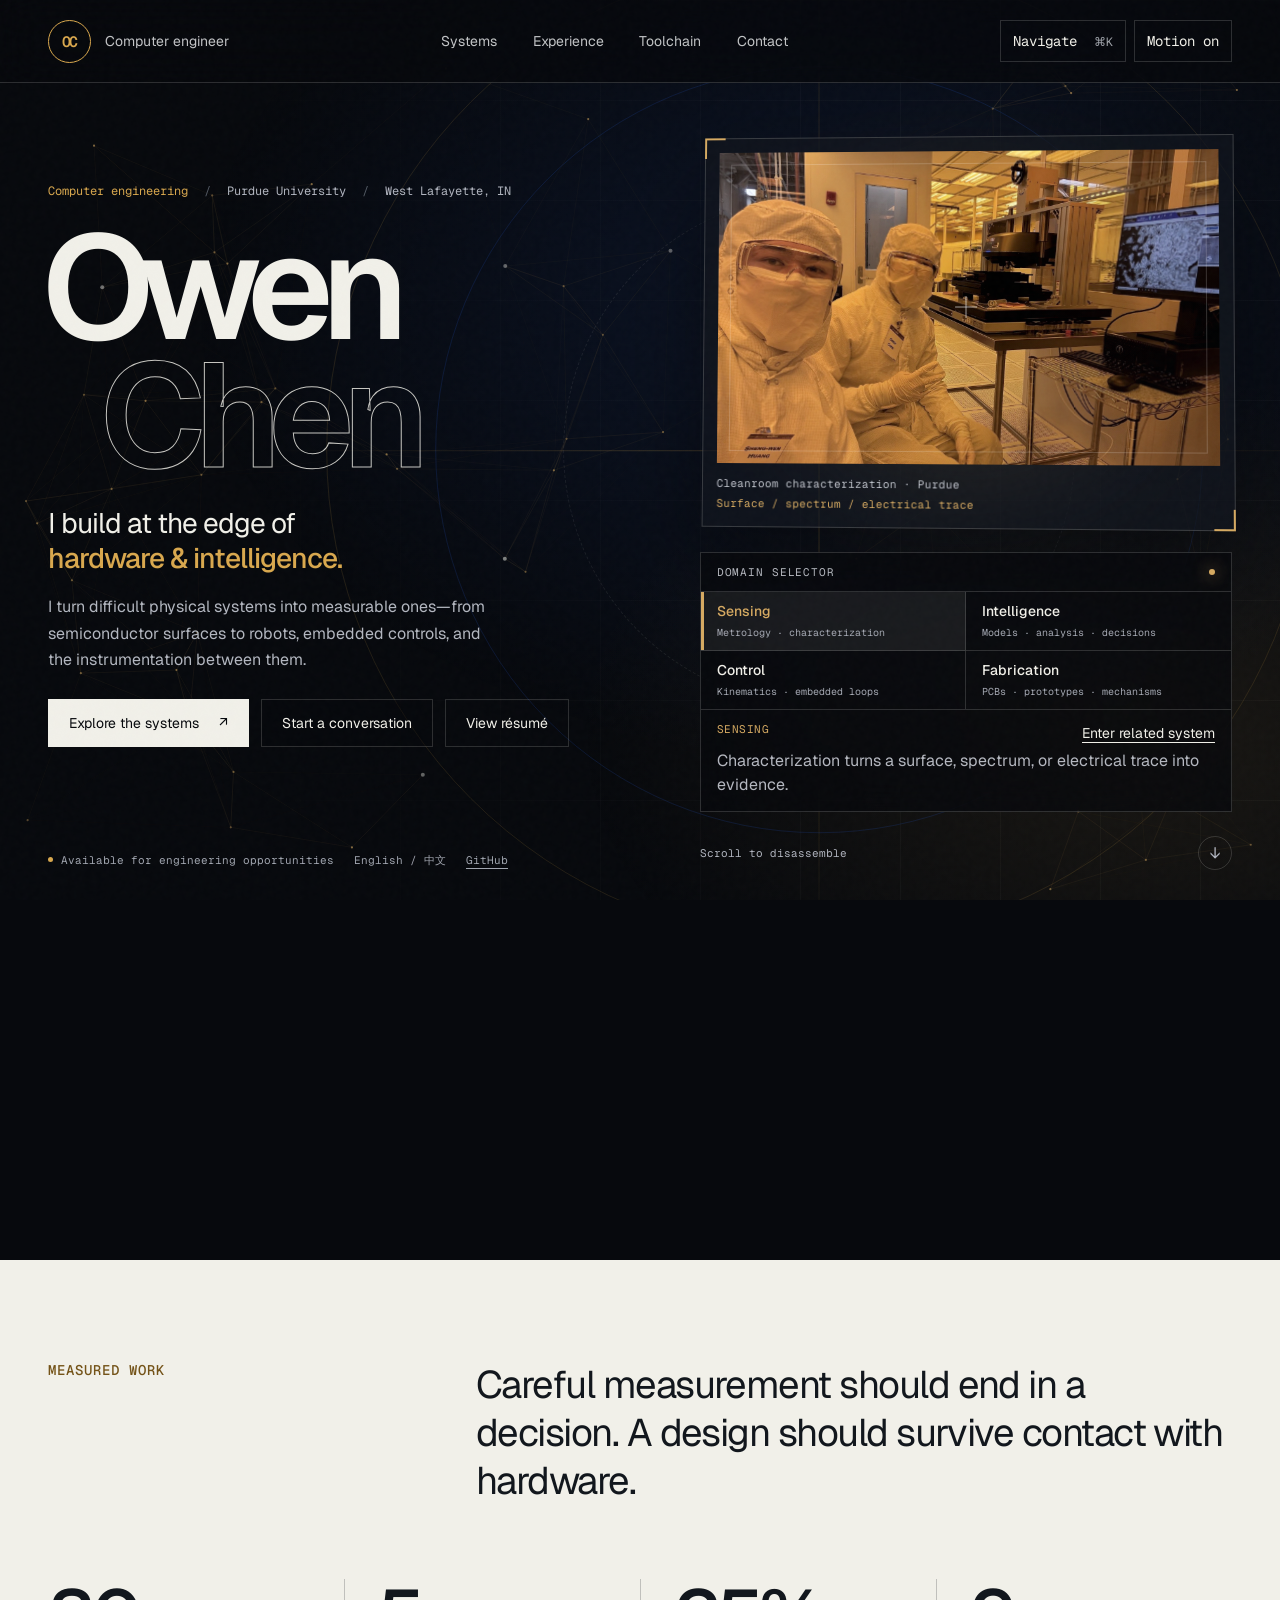
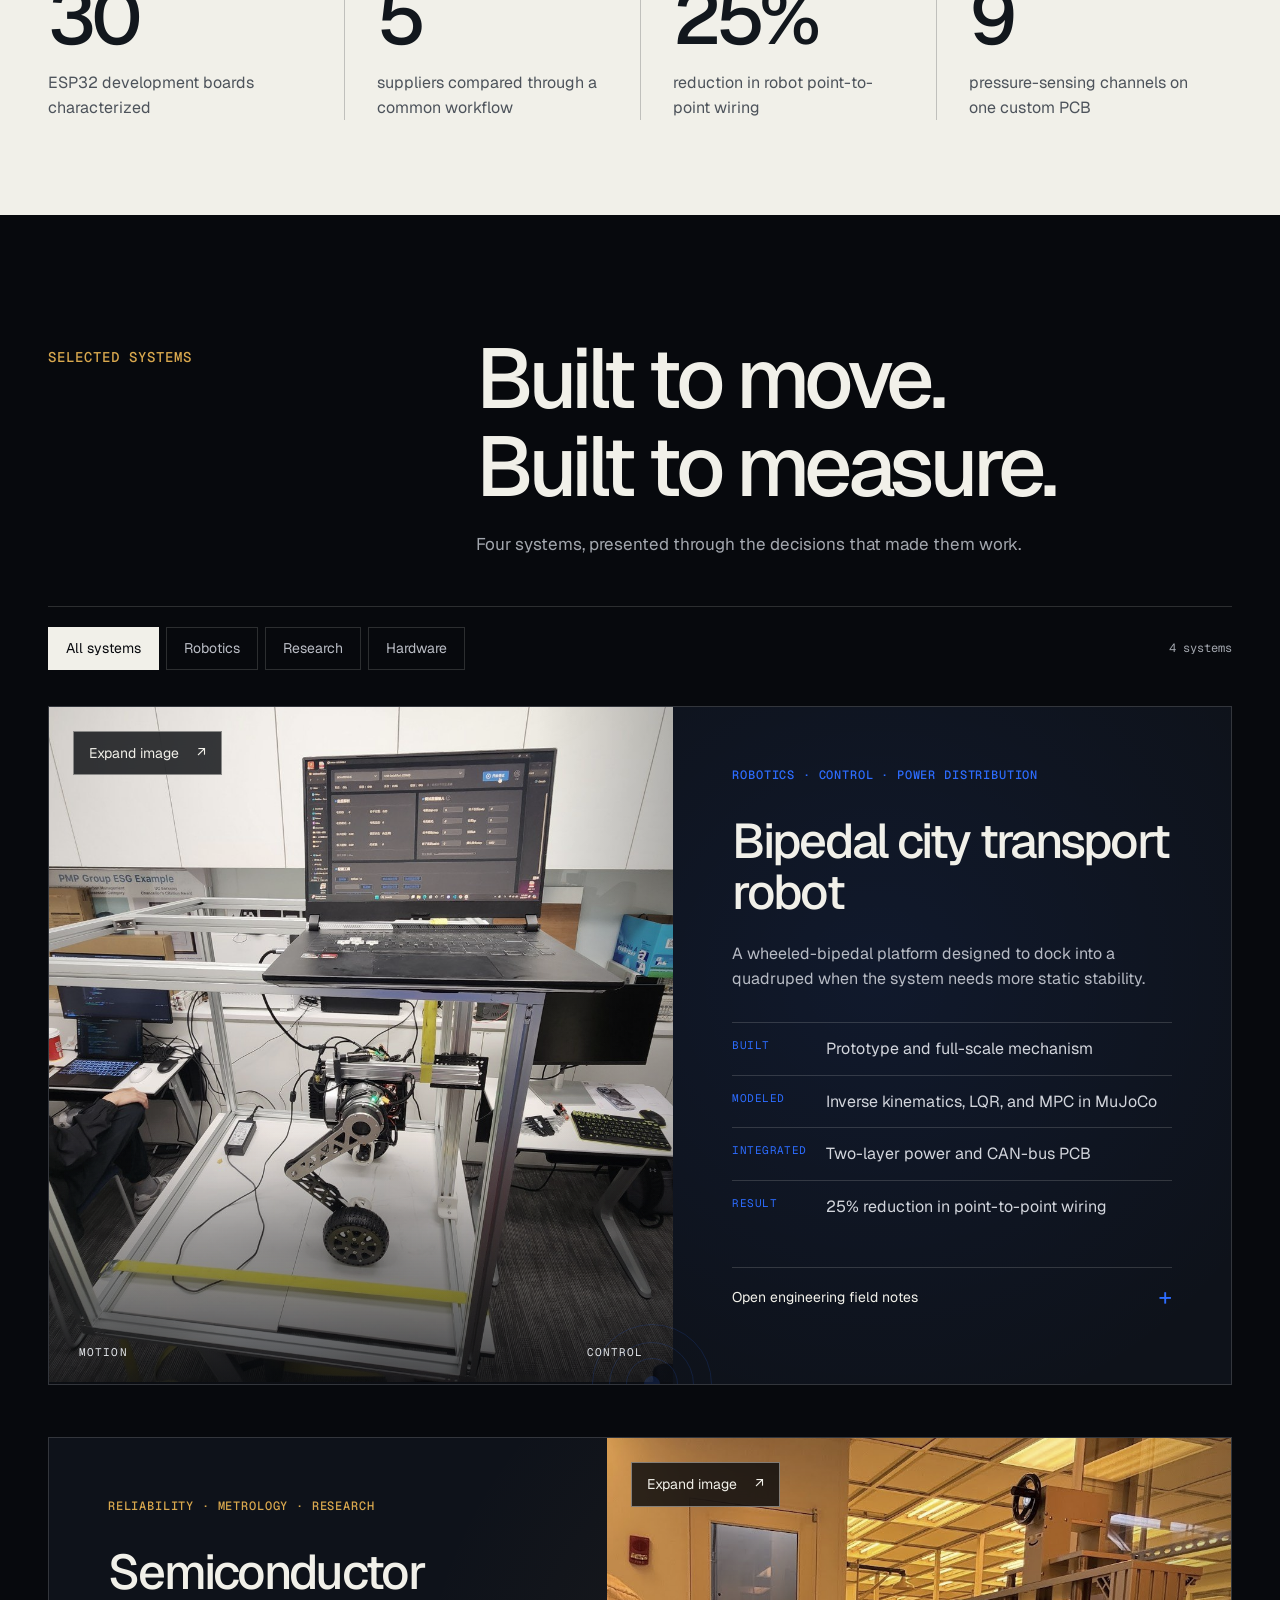
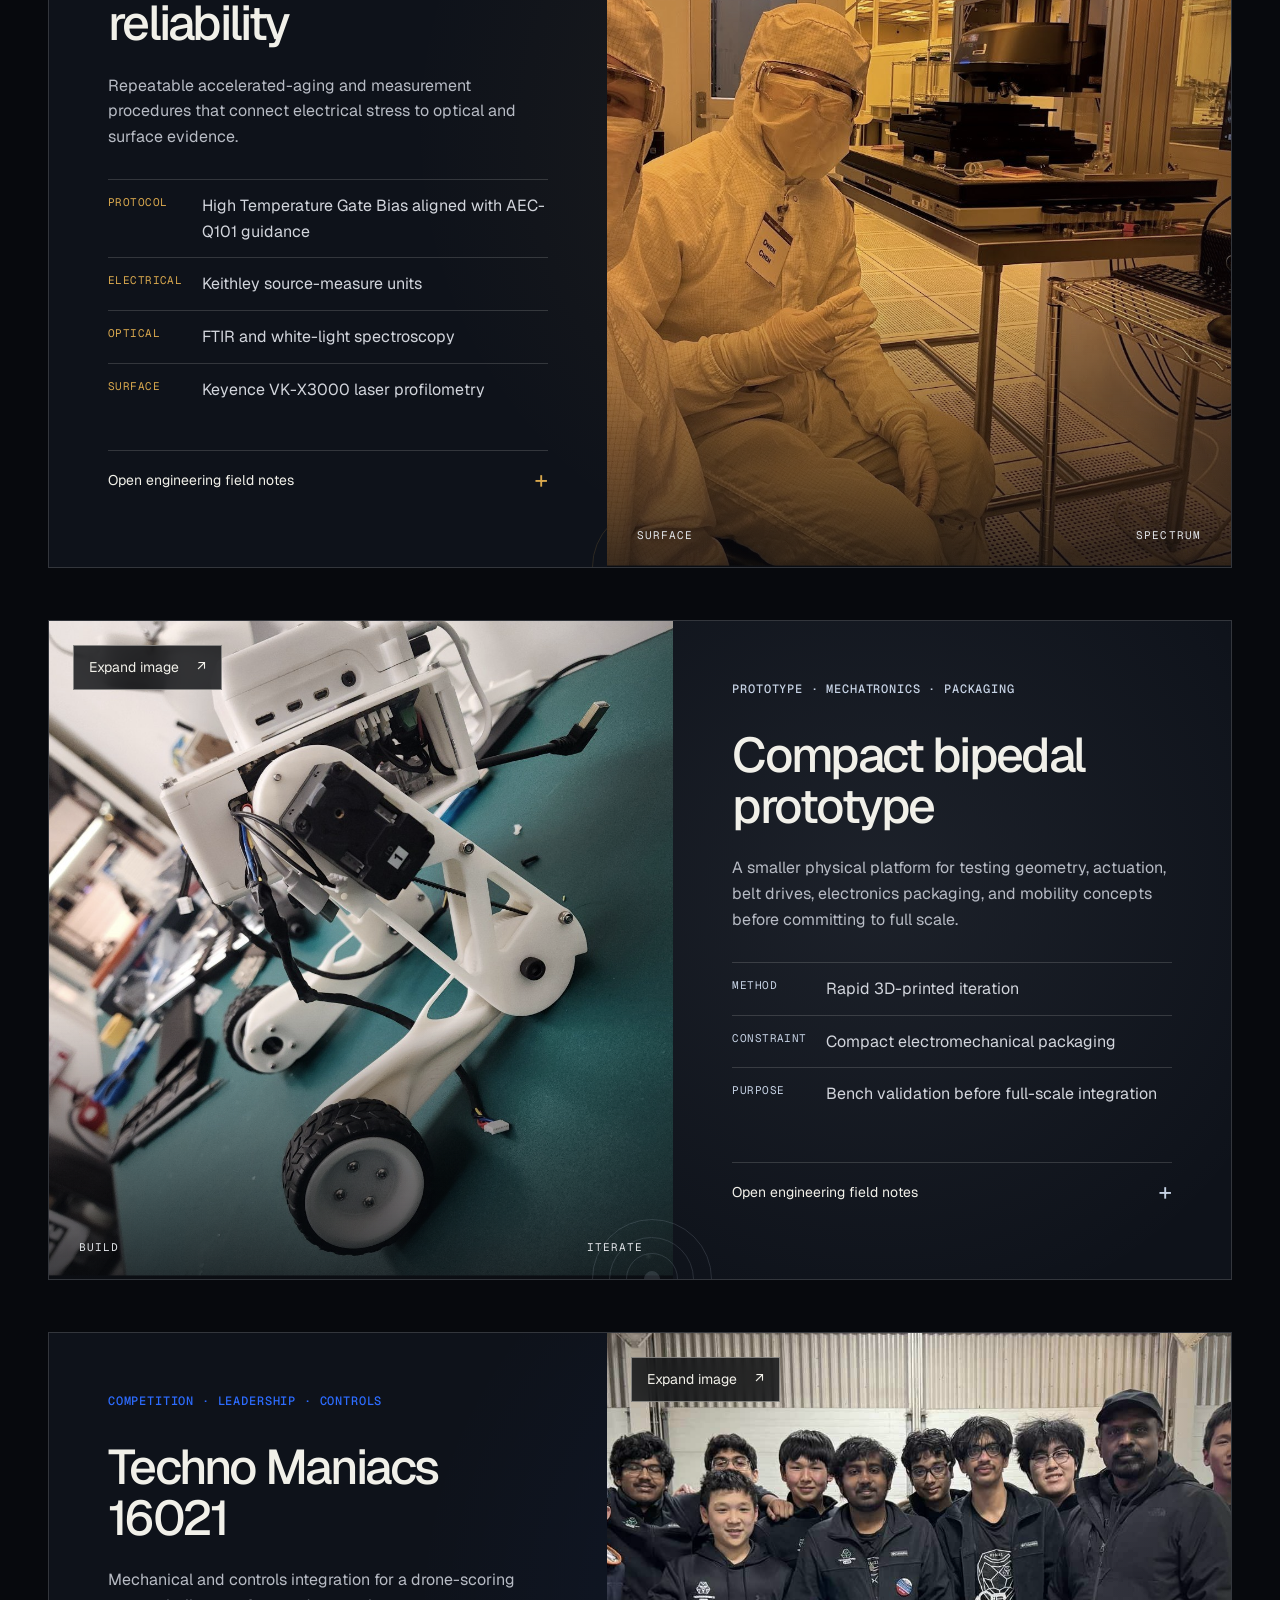
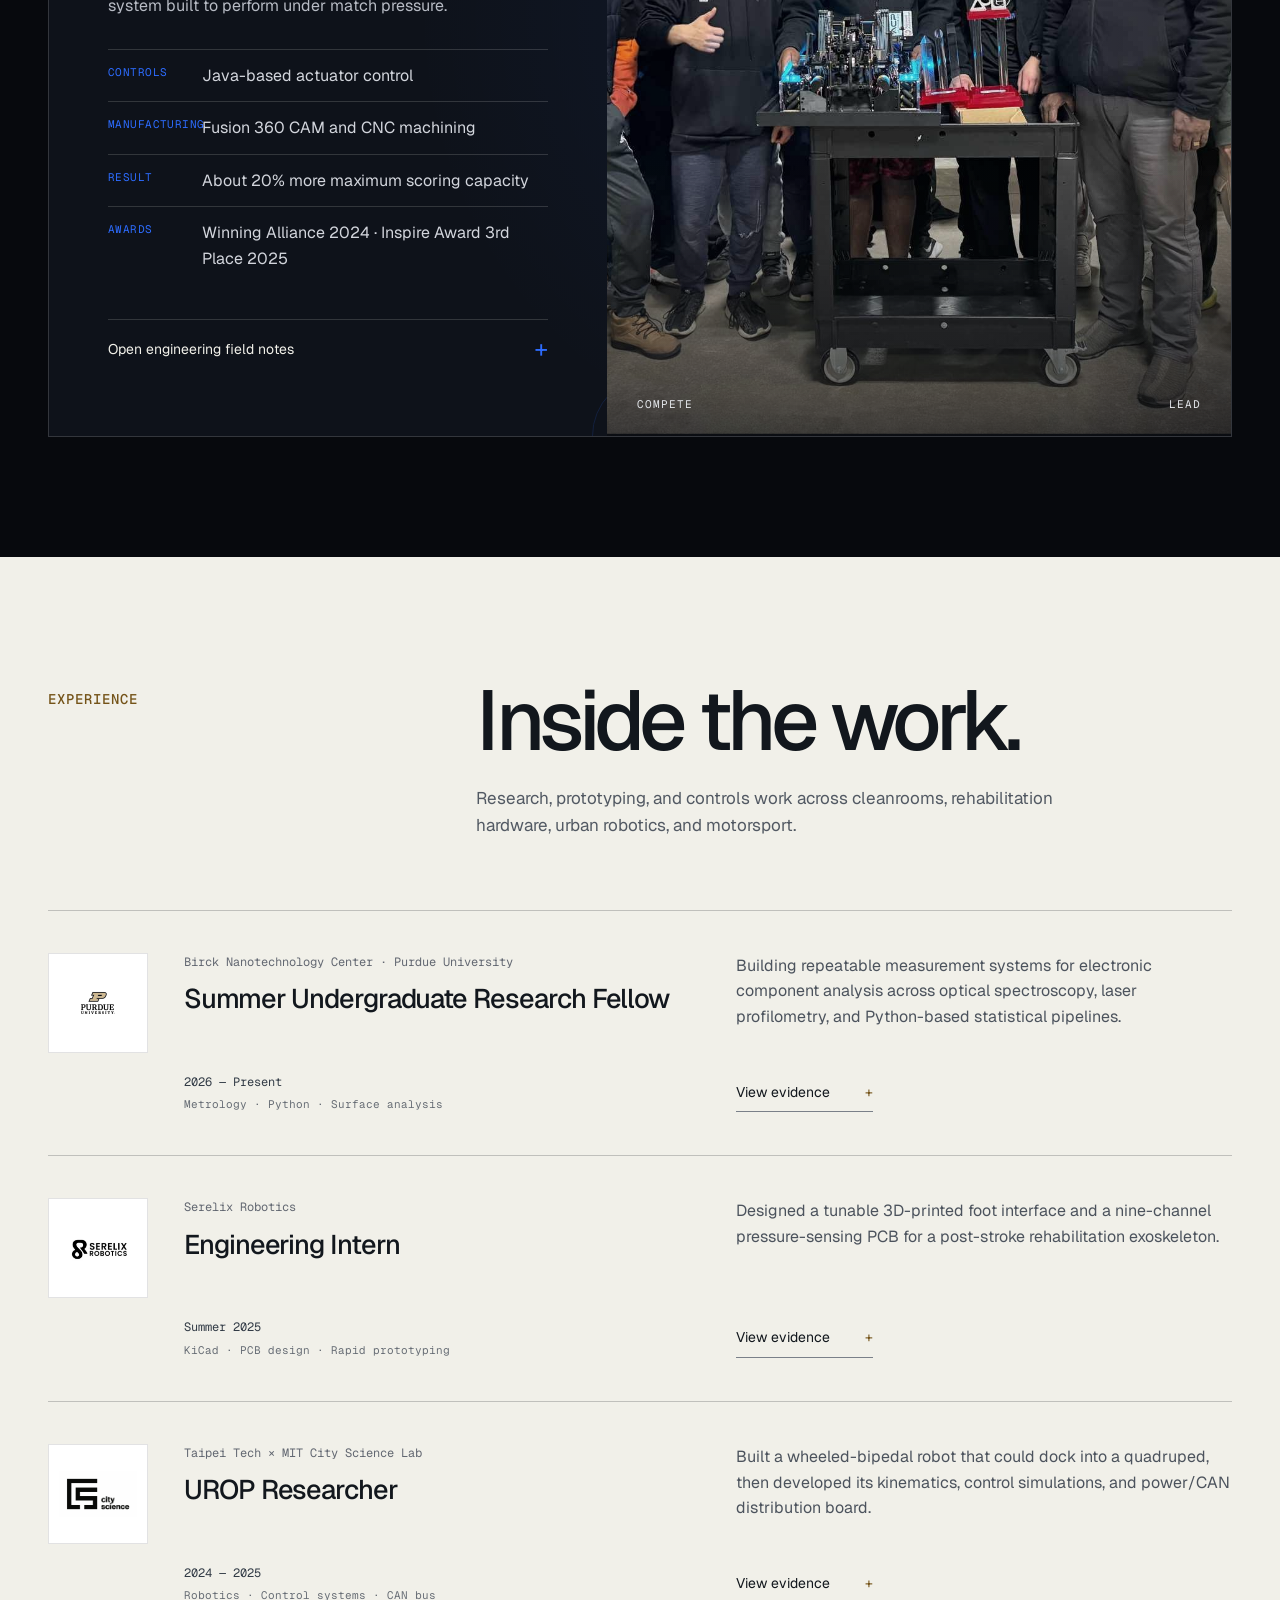
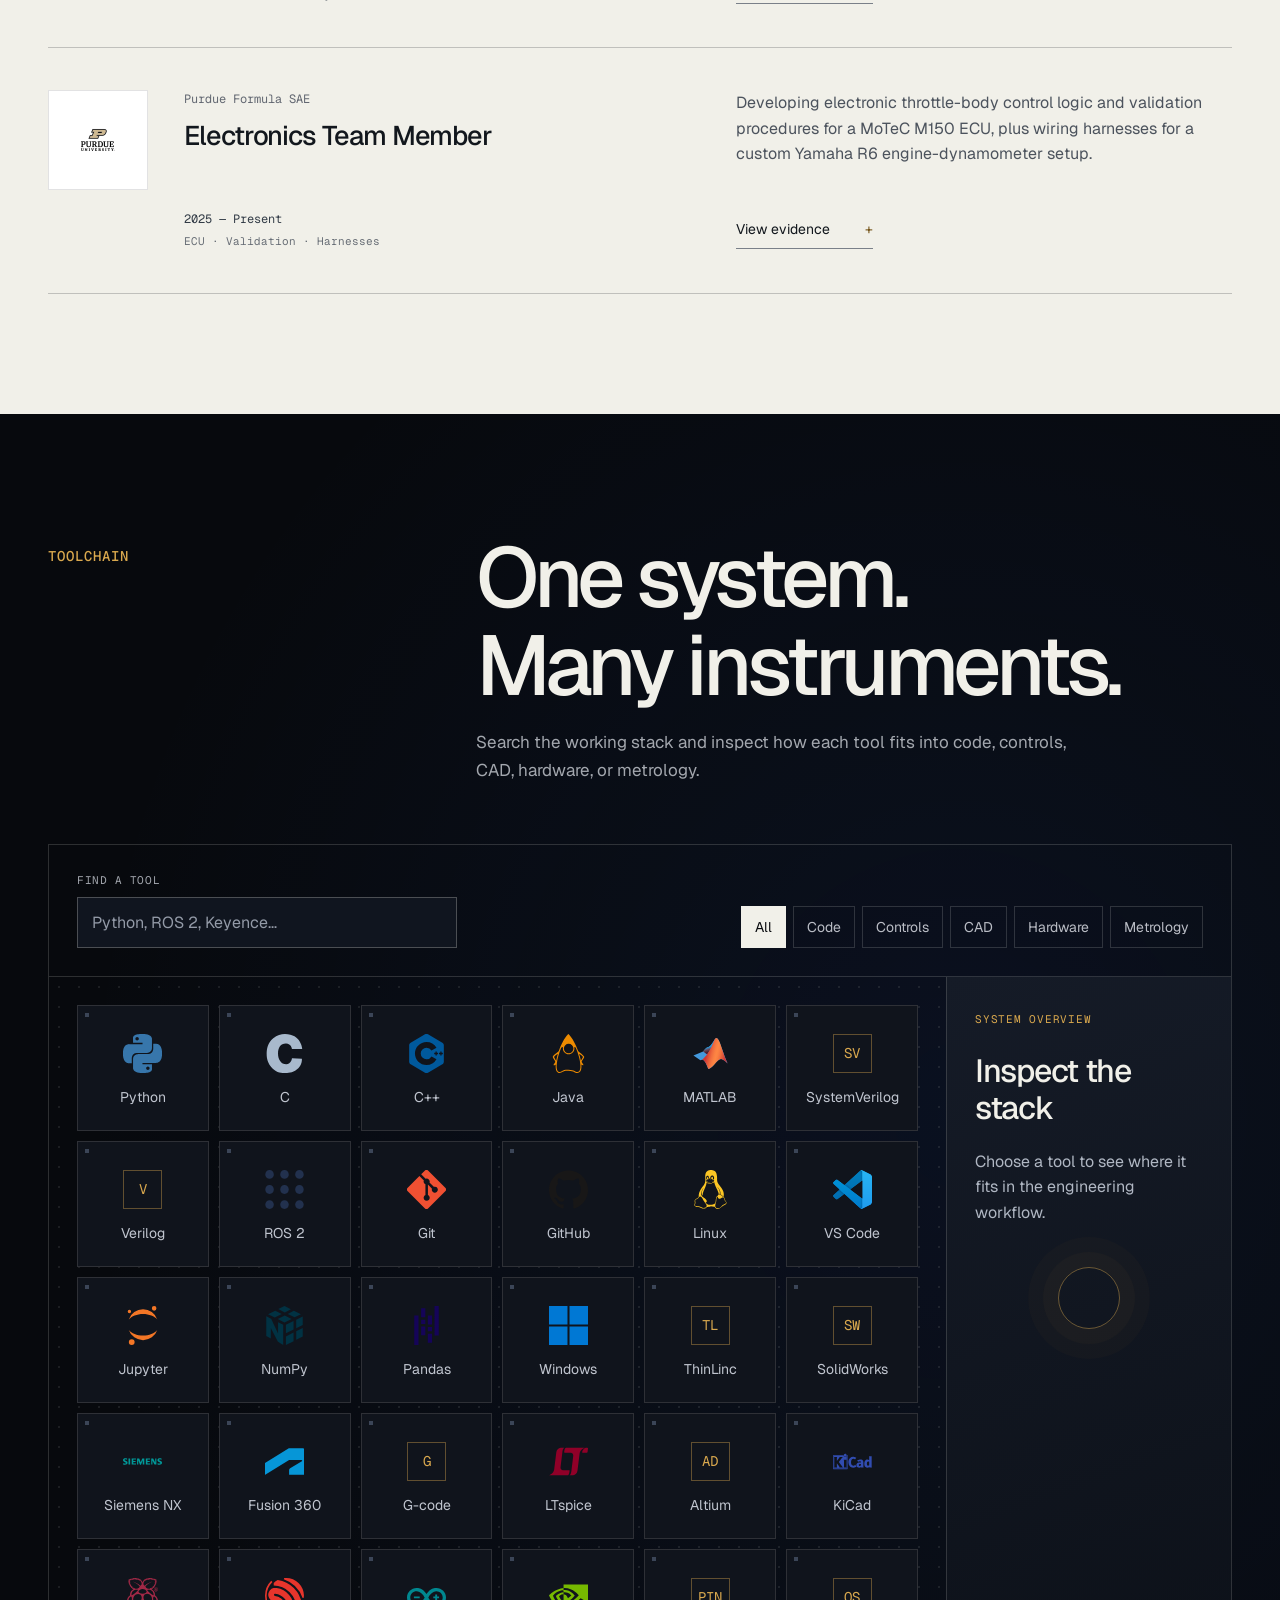
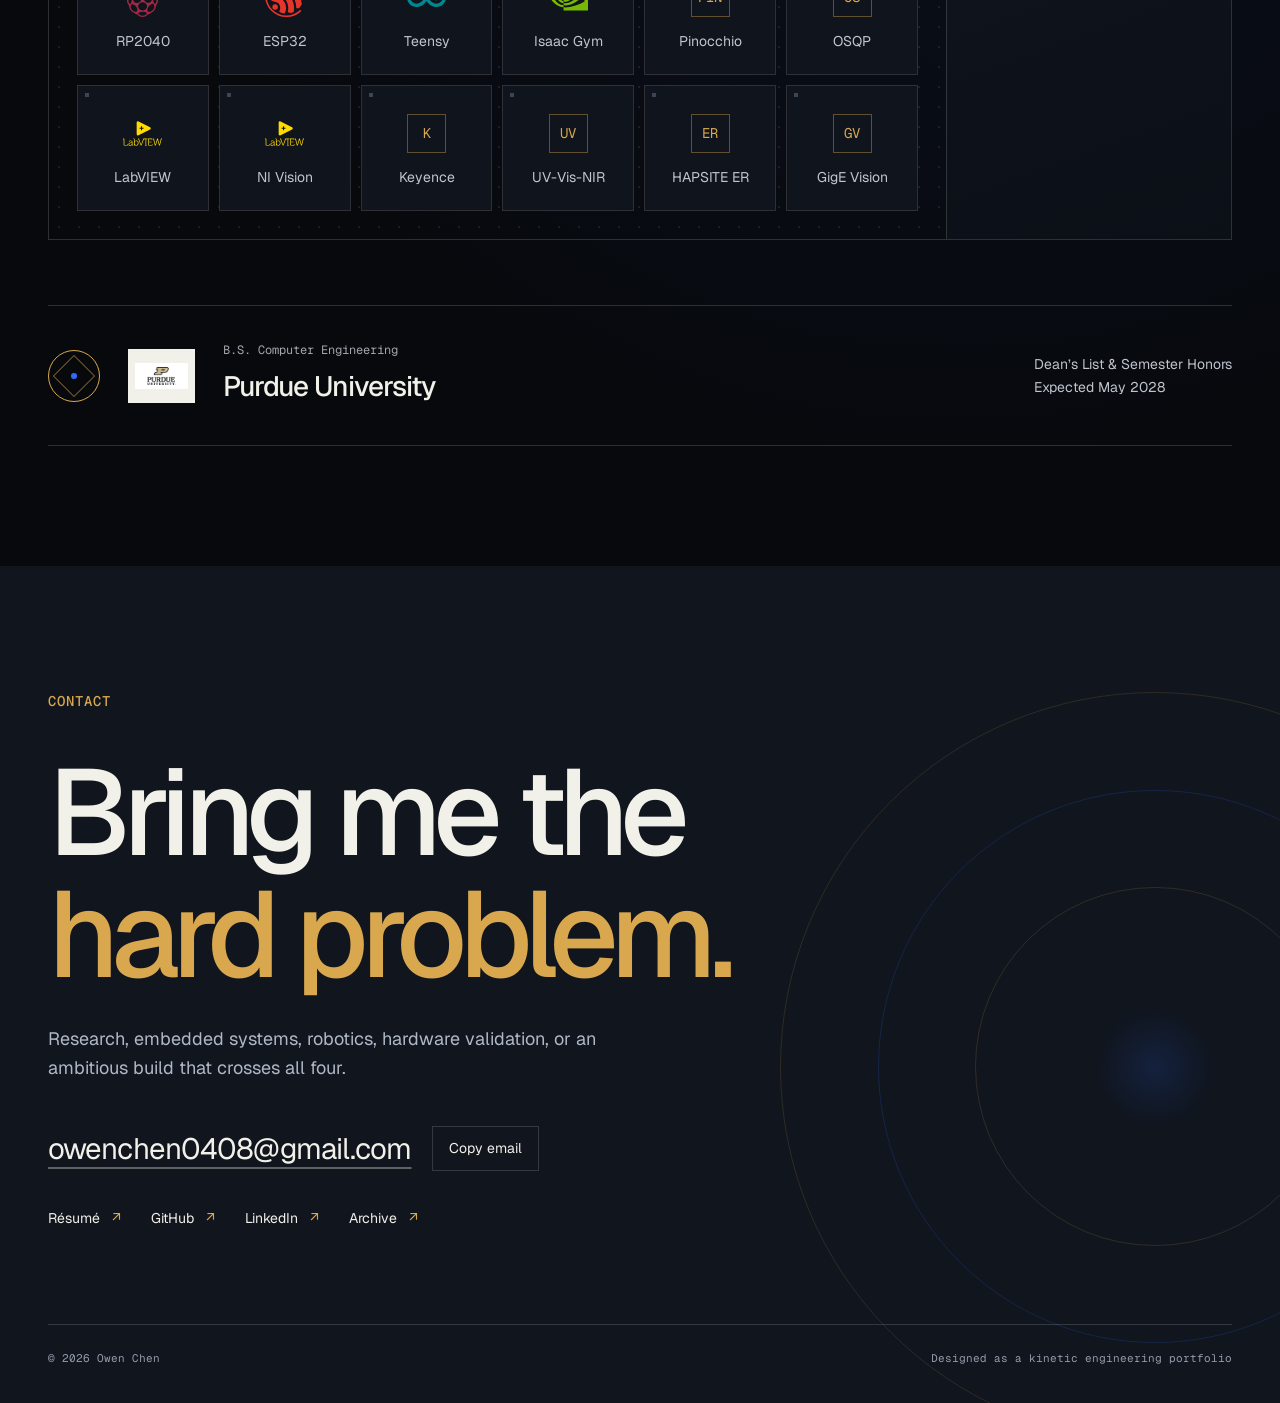
==== commit 46e7e889: "Complete Kinetic Laboratory interactions" ====
--- a/index.html
+++ b/index.html
@@ -63,6 +63,7 @@
             <div class="hero-actions">
               <a class="action action-primary" href="#work">Explore the systems</a>
               <a class="action action-secondary" href="mailto:owenchen0408@gmail.com">Start a conversation</a>
+              <a class="action action-tertiary" href="assets/documents/Owen-Chen-Resume.pdf" target="_blank" rel="noreferrer">View résumé</a>
             </div>
           </div>
 
@@ -411,6 +412,7 @@
         <span id="copy-status" class="sr-only" aria-live="polite"></span>
       </div>
       <div class="contact-links">
+        <a href="assets/documents/Owen-Chen-Resume.pdf" target="_blank" rel="noreferrer">Résumé</a>
         <a href="https://github.com/oweche" target="_blank" rel="noreferrer">GitHub</a>
         <a href="https://www.linkedin.com/in/owen-chen-aab061216/" target="_blank" rel="noreferrer">LinkedIn</a>
         <a href="https://owenchen.org" target="_blank" rel="noreferrer">Archive</a>
--- a/style.css
+++ b/style.css
@@ -1,147 +1,531 @@
 :root {
-  --ink:#0b1424; --ink-2:#15233a; --paper:#f4f6f8; --white:#fcfdfe;
-  --acid:#78a1c4; --mint:#5c9e96; --orange:#b8835e; --muted:#667282;
-  --line:rgba(11,20,36,.16); --dark-line:rgba(255,255,255,.16);
-  --accent-soft:rgba(120,161,196,.16); --accent-glow:rgba(120,161,196,.54); --accent-line:rgba(120,161,196,.38); --mint-soft:rgba(92,158,150,.18); --mint-line:rgba(92,158,150,.26); --pulse-start:rgba(92,158,150,.4); --pulse-end:rgba(92,158,150,0); --focus:#965b3a;
-  --shadow:0 28px 75px rgba(5,12,24,.24); --radius:22px;
-  --sans:Geist,"Segoe UI",Arial,sans-serif; --mono:"Geist Mono",Consolas,monospace;
-}
-:root[data-theme="navy"]{--acid:#78a1c4;--mint:#5c9e96;--orange:#b8835e;--accent-soft:rgba(120,161,196,.16);--accent-glow:rgba(120,161,196,.54);--accent-line:rgba(120,161,196,.38);--mint-soft:rgba(92,158,150,.18);--mint-line:rgba(92,158,150,.26);--pulse-start:rgba(92,158,150,.4);--pulse-end:rgba(92,158,150,0)}
-:root[data-theme="steel"]{--acid:#91a7ba;--mint:#679a9b;--orange:#b98667;--accent-soft:rgba(145,167,186,.17);--accent-glow:rgba(145,167,186,.52);--accent-line:rgba(145,167,186,.4);--mint-soft:rgba(103,154,155,.18);--mint-line:rgba(103,154,155,.28);--pulse-start:rgba(103,154,155,.4);--pulse-end:rgba(103,154,155,0)}
-:root[data-theme="teal"]{--acid:#68aaa2;--mint:#7d9fbe;--orange:#b8835e;--accent-soft:rgba(104,170,162,.17);--accent-glow:rgba(104,170,162,.52);--accent-line:rgba(104,170,162,.4);--mint-soft:rgba(125,159,190,.18);--mint-line:rgba(125,159,190,.28);--pulse-start:rgba(125,159,190,.4);--pulse-end:rgba(125,159,190,0)}
-*{box-sizing:border-box}
-html{scroll-behavior:smooth;background:var(--ink)}
-body{margin:0;overflow-x:hidden;color:var(--ink);background:var(--paper);font:16px/1.55 var(--sans);-webkit-font-smoothing:antialiased}
-img{display:block;max-width:100%} a{color:inherit;text-decoration:none} button,input,select{font:inherit} [hidden]{display:none!important}
-::selection{color:var(--ink);background:var(--acid)}
-:focus-visible{outline:3px solid var(--focus);outline-offset:4px}
-.shell{width:min(1380px,calc(100% - clamp(28px,7vw,112px)));margin-inline:auto}
-.sr-only{position:absolute;width:1px;height:1px;padding:0;margin:-1px;overflow:hidden;clip:rect(0,0,0,0);white-space:nowrap;border:0}
-.skip-link{position:fixed;z-index:999;top:1rem;left:1rem;padding:.7rem 1rem;color:var(--ink);background:var(--acid);border-radius:999px;font-weight:800;transform:translateY(-180%)}
-.skip-link:focus{transform:none}
-.scroll-progress{position:fixed;z-index:90;top:0;right:0;left:0;height:3px;pointer-events:none}.scroll-progress span{display:block;width:100%;height:100%;background:linear-gradient(90deg,var(--acid),var(--mint),var(--orange));transform:scaleX(0);transform-origin:left;will-change:transform}
-.cursor-glow{position:fixed;z-index:45;top:0;left:0;width:19rem;height:19rem;pointer-events:none;opacity:0;background:radial-gradient(circle,var(--accent-soft),transparent 68%);transform:translate(calc(var(--pointer-x,-300px) - 50%),calc(var(--pointer-y,-300px) - 50%));transition:opacity .25s ease;mix-blend-mode:screen}
-.pointer-active .cursor-glow{opacity:1}
-.eyebrow,.project-label{font-family:var(--mono);font-size:.72rem;font-weight:600;letter-spacing:.12em;text-transform:uppercase}
-
-/* Navigation */
-.site-header{position:sticky;z-index:50;top:0;color:var(--white);background:rgba(11,20,36,.88);border-bottom:1px solid rgba(255,255,255,.11);backdrop-filter:blur(18px);transition:background .22s ease,box-shadow .22s ease}
-.nav{display:grid;grid-template-columns:1fr auto 1fr;align-items:center;min-height:74px;gap:2rem;transition:transform .22s cubic-bezier(.2,.8,.2,1)}
-.site-header.is-condensed{background:rgba(11,20,36,.95);box-shadow:0 .75rem 2rem rgba(5,12,24,.16)}.site-header.is-condensed .nav{transform:translateY(-2px)}
-.wordmark{display:flex;align-items:center;gap:.65rem;width:max-content;font-size:1.12rem;font-weight:800;letter-spacing:-.04em}
-.wordmark>span{display:grid;width:2.35rem;height:2.35rem;place-items:center;color:var(--ink);background:var(--acid);border-radius:50%;font-family:var(--mono);font-size:.7rem;transition:transform .3s ease,border-radius .3s ease}
-.wordmark i{width:.5rem;height:.5rem;background:var(--mint);border-radius:50%;box-shadow:0 0 0 .3rem var(--mint-soft)}
-.wordmark:hover>span{transform:rotate(10deg);border-radius:30%}
-.nav-links{display:flex;gap:clamp(1rem,3vw,2.6rem)}
-.nav-links a{position:relative;color:rgba(255,255,255,.64);font:600 .7rem var(--mono);letter-spacing:.08em;text-transform:uppercase;transition:color .2s ease}
-.nav-links a:after{content:"";position:absolute;right:0;bottom:-.75rem;left:0;height:2px;background:var(--acid);transform:scaleX(0);transition:transform .25s ease}
-.nav-links a:hover,.nav-links a.active{color:var(--white)} .nav-links a.active:after{transform:scaleX(1)}
-.nav-actions{justify-self:end;display:flex;align-items:center;gap:.85rem}
-.motion-toggle{min-height:2.5rem;padding:0 .8rem;color:var(--white);background:transparent;border:1px solid rgba(255,255,255,.27);border-radius:999px;cursor:pointer;font:500 .68rem var(--mono);transition:all .2s ease}
-.motion-toggle:hover{color:var(--ink);background:var(--acid);border-color:var(--acid)}
-.header-tool{min-height:2.5rem;padding:0 .75rem;color:rgba(255,255,255,.78);background:transparent;border:1px solid rgba(255,255,255,.18);border-radius:999px;cursor:pointer;font:600 .66rem var(--mono);white-space:nowrap;transition:color .2s ease,border-color .2s ease,background .2s ease}.header-tool:hover{color:var(--ink);background:var(--mint);border-color:var(--mint)}.header-tool kbd{margin-left:.35rem;padding:.1rem .28rem;color:var(--ink);background:var(--paper);border-radius:.25rem;font:600 .58rem var(--mono)}
-.nav-status{display:flex;align-items:center;gap:.48rem;color:rgba(255,255,255,.7);font:500 .68rem var(--mono)}
-.nav-status span{width:.5rem;height:.5rem;background:var(--mint);border-radius:50%;animation:pulse 2s ease-out infinite}
-
-/* Hero */
-.hero{position:relative;overflow:hidden;min-height:calc(100svh - 74px);padding-top:clamp(4rem,8vw,8rem);color:var(--white);background:radial-gradient(circle at 76% 25%,var(--mint-soft),transparent 28rem),linear-gradient(135deg,#08111f,#152641 64%,#091321)}
-.hero:before{content:"";position:absolute;inset:0;opacity:.22;pointer-events:none;background-image:linear-gradient(rgba(255,255,255,.06) 1px,transparent 1px),linear-gradient(90deg,rgba(255,255,255,.06) 1px,transparent 1px);background-size:4rem 4rem;mask-image:linear-gradient(#000,transparent 88%)}
-.hero:after{content:"";position:absolute;z-index:0;inset:-30% -15%;pointer-events:none;background:linear-gradient(108deg,transparent 36%,rgba(255,255,255,.055) 49%,transparent 61%);transform:translateX(-42%);animation:heroBeam 13s ease-in-out infinite}
-.hero-grid{position:relative;z-index:1;display:grid;grid-template-columns:minmax(0,1.08fr) minmax(300px,.62fr);grid-template-rows:1fr auto;gap:clamp(3rem,8vw,8rem);align-items:center}
-.hero-copy{padding-bottom:clamp(3rem,7vw,6rem)}
-.hero .eyebrow{margin:0 0 1.3rem;color:var(--acid)}
-.hero h1{max-width:11ch;margin:0;font-size:clamp(4rem,9vw,9rem);font-weight:700;line-height:.84;letter-spacing:-.085em}
-.hero h1 em{display:block;color:transparent;background:linear-gradient(110deg,transparent 25%,rgba(255,255,255,.72) 48%,transparent 72%) 0 0/240% 100%;-webkit-background-clip:text;background-clip:text;-webkit-text-stroke:1.5px var(--acid);font-style:normal;animation:titleSheen 8s ease-in-out infinite}
-.lede{max-width:43rem;margin:2rem 0 2.2rem;color:rgba(255,255,255,.66);font-size:clamp(1.02rem,1.7vw,1.28rem)}
-.focus-switcher{display:flex;flex-wrap:wrap;align-items:center;gap:.5rem;margin:0 0 .7rem}.focus-switcher>span{margin-right:.25rem;color:rgba(255,255,255,.45);font:600 .65rem var(--mono);letter-spacing:.08em;text-transform:uppercase}.focus-switcher button{min-height:2.15rem;padding:0 .75rem;color:rgba(255,255,255,.64);background:transparent;border:1px solid rgba(255,255,255,.22);border-radius:999px;cursor:pointer;font:600 .64rem var(--mono);transition:all .2s ease}.focus-switcher button:hover,.focus-switcher button[aria-pressed="true"]{color:var(--ink);background:var(--acid);border-color:var(--acid)}.focus-status{min-height:1.3rem;margin:0 0 1.4rem;color:var(--mint);font:500 .72rem var(--mono)}.hero[data-focus-view="robotics"] .hero-orbit{animation-duration:8s}.hero[data-focus-view="embedded"] .hero-orbit{border-style:solid}.hero[data-focus-view="embedded"] .portrait-frame img{filter:saturate(.6) contrast(1.16)}
-.hero-actions{display:flex;flex-wrap:wrap;align-items:center;gap:.9rem}
-.button-primary,.button-quiet{display:inline-flex;align-items:center;justify-content:space-between;gap:2rem;min-height:3.2rem;padding:0 1.2rem;border:1px solid var(--acid);border-radius:999px;cursor:pointer;font:700 .72rem var(--mono);letter-spacing:.04em;text-transform:uppercase;transform:translate(var(--mag-x,0),var(--mag-y,0));transition:transform .2s ease,background .2s ease,color .2s ease,box-shadow .2s ease}
-.button-primary{color:var(--ink);background:var(--acid)} .button-primary:hover{box-shadow:0 .8rem 2rem var(--accent-soft)}
-.button-primary span,.button-quiet span,.project-actions button span,.footer-email span{display:inline-block;transition:transform .2s ease}.button-primary:hover span,.button-primary:focus-visible span,.button-quiet:hover span,.button-quiet:focus-visible span,.project-actions button:hover span,.project-actions button:focus-visible span,.footer-email:hover span,.footer-email:focus-visible span{transform:translate(3px,-3px)}
-.button-quiet{color:var(--white);background:transparent;border-color:rgba(255,255,255,.28)} .button-quiet:hover{color:var(--ink);background:var(--white)}
-.hero-visual{position:relative;isolation:isolate;width:min(100%,31rem);margin:0 0 clamp(3rem,7vw,6rem);transform:translate(var(--parallax-x,0),var(--parallax-y,0));transition:transform .18s ease-out}
-.hero-orbit{position:absolute;z-index:0;inset:-8%;border:1px dashed var(--accent-line);border-radius:50%;animation:orbit 18s linear infinite}.hero-orbit:before{content:"";position:absolute;inset:10%;border:1px solid var(--mint-line);border-radius:50%;animation:orbit 11s linear infinite reverse}.hero-orbit span,.hero-orbit i,.hero-orbit b{position:absolute;width:.7rem;height:.7rem;border-radius:50%;box-shadow:0 0 1rem currentColor}.hero-orbit span{top:8%;left:22%;color:var(--acid);background:currentColor}.hero-orbit i{right:7%;bottom:30%;color:var(--mint);background:currentColor}.hero-orbit b{bottom:4%;left:35%;color:var(--orange);background:currentColor}
-.portrait-frame{position:relative;z-index:1;overflow:hidden;aspect-ratio:.82;background:#1b2b41;border:1px solid rgba(255,255,255,.25);border-radius:46% 46% 1.2rem 1.2rem;box-shadow:var(--shadow)}
-.portrait-frame:after{content:"";position:absolute;inset:0;background:linear-gradient(to top,rgba(11,20,36,.76),transparent 48%);pointer-events:none}
-.portrait-frame img{width:100%;height:100%;object-fit:cover;object-position:52% center;filter:saturate(.82) contrast(1.05);transition:transform .75s cubic-bezier(.2,.8,.2,1),filter .75s ease}
-.portrait-frame:hover img{transform:scale(1.04);filter:saturate(1)}
-.scan-line{position:absolute;z-index:2;right:0;left:0;height:2px;background:var(--acid);box-shadow:0 0 1rem var(--acid);animation:scan 5s ease-in-out infinite}
-.corner{position:absolute;z-index:3;width:2rem;height:2rem;border-color:var(--acid);border-style:solid}.corner-tl{top:1rem;left:1rem;border-width:2px 0 0 2px}.corner-br{right:1rem;bottom:1rem;border-width:0 2px 2px 0}
-.hero-visual figcaption{position:absolute;z-index:4;right:1.1rem;bottom:1rem;left:1.1rem;display:flex;justify-content:space-between;gap:1rem;color:rgba(255,255,255,.72);font:500 .61rem var(--mono);letter-spacing:.06em}
-.floating-chip{position:absolute;z-index:5;display:grid;min-width:7.6rem;min-height:4.2rem;padding:.7rem .9rem;place-content:center;color:var(--ink);background:var(--acid);border:1px solid var(--ink);box-shadow:.42rem .42rem 0 rgba(11,20,36,.84);font-family:var(--mono);line-height:1.2;animation:float 4s ease-in-out infinite}
-.floating-chip b{font-size:.72rem}.floating-chip small{font-size:.54rem;letter-spacing:.08em}.floating-chip i{width:.45rem;height:.45rem;margin-bottom:.2rem;background:#3c8b83;border-radius:50%}
-.chip-location{top:14%;left:-3rem;transform:rotate(-5deg)}.chip-state{right:-2.3rem;bottom:23%;background:var(--mint);transform:rotate(5deg);animation-delay:-1.7s}
-.hero-foot{grid-column:1/-1;display:flex;justify-content:space-between;gap:1.5rem;padding:1.15rem 0 1.4rem;color:rgba(255,255,255,.48);border-top:1px solid rgba(255,255,255,.17);font:500 .62rem var(--mono);letter-spacing:.08em}
-.scroll-cue{color:var(--acid)}
-.ticker{position:relative;z-index:3;overflow:hidden;width:106%;margin-left:-3%;color:var(--ink);background:var(--acid);border-block:1px solid var(--ink);transform:rotate(-1deg)}
-.ticker-track{display:flex;align-items:center;width:max-content;padding:.9rem 0;animation:marquee 22s linear infinite}
-.ticker-track span{font:800 .75rem var(--mono);letter-spacing:.1em}.ticker-track i{margin:0 1.7rem;font-style:normal}
-
-/* Content */
-.manifesto{position:relative;padding-block:clamp(6rem,12vw,12rem)}
-.manifesto p{max-width:25ch;margin:0;font-size:clamp(2.25rem,5.5vw,5.7rem);font-weight:600;line-height:1;letter-spacing:-.065em}
-.manifesto strong{font-weight:inherit;background:linear-gradient(transparent 63%,var(--acid) 63%);background-size:100% 100%;transition:background-size .35s ease,color .35s ease}.manifesto strong:hover{color:var(--ink-2);background-size:100% 125%}
-.kinetic-dial{position:absolute;right:0;bottom:14%;display:grid;width:6.2rem;aspect-ratio:1;place-items:center;border:1px solid var(--line);border-radius:50%;font:700 .55rem var(--mono);animation:dialBob 4.8s ease-in-out infinite}.kinetic-dial:before{content:"";position:absolute;inset:.55rem;border:1px dashed var(--ink);border-radius:50%;animation:orbit 9s linear infinite}.kinetic-dial span{position:absolute;top:-.6rem;padding:.15rem .35rem;background:var(--acid)}.kinetic-dial b{font-size:.55rem}.kinetic-dial i{position:absolute;top:10%;width:.55rem;height:.55rem;background:var(--orange);border-radius:50%;transform-origin:50% 2.5rem;animation:orbit 4s linear infinite}
-.metrics{display:grid;grid-template-columns:repeat(4,1fr);margin-bottom:clamp(6rem,10vw,10rem);border-block:1px solid var(--line)}
-.metrics article{position:relative;overflow:hidden;padding:2rem clamp(.7rem,2vw,2rem);border-right:1px solid var(--line);transition:transform .3s ease,background .3s ease}.metrics article:after{content:"";position:absolute;right:14%;bottom:0;left:0;height:2px;background:var(--acid);transform:scaleX(0);transform-origin:left;transition:transform .55s cubic-bezier(.2,.8,.2,1)}.metrics.is-visible article:after{transform:scaleX(1)}.metrics article:nth-child(2):after{transition-delay:.07s}.metrics article:nth-child(3):after{transition-delay:.14s}.metrics article:nth-child(4):after{transition-delay:.21s}.metrics article:first-child{padding-left:0}.metrics article:last-child{border:0}.metrics article:hover{transform:translateY(-8px);background:var(--accent-soft)}
-.metrics span{display:block;font-size:clamp(2.7rem,5vw,5.2rem);font-weight:700;line-height:1;letter-spacing:-.07em}.metrics small{display:block;margin-top:.45rem;color:var(--muted);font:500 .68rem var(--mono)}
-.section{padding-block:clamp(5.5rem,10vw,10rem)}
-.section-heading{position:relative;display:grid;grid-template-columns:minmax(0,1.15fr) minmax(16rem,.65fr);align-items:end;gap:3rem;margin-bottom:3.2rem;padding-bottom:1rem}.section-heading:after{content:"";position:absolute;right:0;bottom:0;left:0;height:1px;background:linear-gradient(90deg,var(--acid),var(--mint),transparent 82%)}.enhanced .section-heading:after{opacity:0;transform:scaleX(0);transform-origin:left;transition:transform .7s cubic-bezier(.2,.8,.2,1),opacity .3s ease}.enhanced .section-heading.is-visible:after{opacity:.9;transform:scaleX(1)}
-.section-heading h2{max-width:12ch;margin:0;font-size:clamp(2.8rem,6vw,6rem);line-height:.92;letter-spacing:-.07em}
-.section-heading>p{max-width:32rem;margin:0 0 .35rem;color:var(--muted);font-size:1.04rem}
-.experience-list{position:relative;border-top:1px solid var(--ink)}.experience-list:before{content:"";position:absolute;top:0;bottom:0;left:2.675rem;width:1px;background:linear-gradient(180deg,transparent,var(--acid) 18%,var(--orange) 56%,var(--mint) 86%,transparent);background-size:100% 220%;animation:experienceFlow 6s linear infinite}
-.experience-row{--spot-x:50%;--spot-y:50%;position:relative;isolation:isolate;display:grid;grid-template-columns:5.5rem minmax(14rem,.75fr) minmax(18rem,1.2fr) minmax(9rem,.55fr);gap:clamp(1rem,2.3vw,2.4rem);align-items:center;padding:2rem 0;border-bottom:1px solid var(--line);transition:padding .25s ease,background .25s ease}.experience-row:before{content:"";position:absolute;z-index:0;inset:0;pointer-events:none;opacity:0;background:radial-gradient(24rem circle at var(--spot-x) var(--spot-y),var(--accent-soft),transparent 60%);transition:opacity .2s ease}.experience-row:hover:before,.experience-row:focus-within:before{opacity:1}.experience-row>*{position:relative;z-index:1}
-.experience-row:hover{padding-inline:1rem;background:rgba(255,255,255,.42)}
-.experience-meta{color:var(--muted);font:500 .68rem var(--mono)}
-.organization-mark{position:relative;z-index:2;display:grid;width:5.35rem;height:3.85rem;padding:.3rem;place-items:center;background:#fff;border:1px solid var(--line);border-radius:.8rem;box-shadow:0 0 0 .4rem var(--paper);transition:transform .3s ease,border-radius .3s ease}.organization-mark img{width:100%;height:100%;object-fit:contain}.serelix-mark{padding:.16rem}.city-mark{padding:.1rem}.experience-row:hover .organization-mark{transform:rotate(4deg) scale(1.06);border-radius:1.4rem}
-.experience-title h3{margin:0 0 .35rem;font-size:clamp(1.25rem,2vw,1.8rem);line-height:1.08;letter-spacing:-.04em}.experience-title p,.experience-summary{margin:0;color:#526071;font-size:.9rem}.experience-meta{text-align:right}.experience-meta div{display:flex;flex-wrap:wrap;justify-content:flex-end;gap:.35rem;margin-top:.8rem}.experience-meta small{padding:.25rem .4rem;border:1px solid var(--line)}
-.experience-toggle{grid-column:2;justify-self:start;margin-top:-.65rem;padding:.25rem 0;color:var(--ink);background:transparent;border:0;border-bottom:1px solid currentColor;cursor:pointer;font:700 .66rem var(--mono)}.experience-toggle span{display:inline-block;min-width:1rem;color:var(--orange);font-size:.85rem}.experience-detail{grid-column:2/-1;padding:1.1rem 1.3rem;background:var(--accent-soft);border-left:3px solid var(--acid);border-radius:0 .8rem .8rem 0}.experience-detail strong{font:700 .65rem var(--mono);letter-spacing:.08em;text-transform:uppercase}.experience-detail p{max-width:55rem;margin:.35rem 0 0;color:#4f5c6d;font-size:.9rem}
-
-.inverted>p{color:rgba(255,255,255,.55)}
-.systems-rail{overflow:hidden;color:var(--ink);background:var(--orange);border-block:1px solid var(--ink);transform:rotate(.5deg)}
-.systems-rail-track{display:flex;align-items:center;width:max-content;padding:1rem 0;animation:systemsFlow var(--flow-speed,24s) linear infinite}
-.systems-rail-track span{font:800 .72rem var(--mono);letter-spacing:.09em}.systems-rail-track i{display:block;width:.5rem;height:.5rem;margin:0 1.7rem;background:currentColor;border:1px solid var(--ink);border-radius:2px;opacity:.55;transform:rotate(45deg)}
-
-/* Projects */
-.projects-section{padding-block:clamp(5.5rem,10vw,9rem);color:var(--white);background:var(--ink)}
-.filter-bar{display:flex;align-items:center;justify-content:space-between;gap:1rem;margin:-1rem 0 2.5rem}.filter-bar>div{display:flex;flex-wrap:wrap;gap:.6rem}
-.filter-bar button{min-height:2.75rem;padding:0 1rem;color:rgba(255,255,255,.62);background:transparent;border:1px solid var(--dark-line);border-radius:999px;cursor:pointer;font:600 .68rem var(--mono);transition:all .2s ease}.filter-bar button:hover,.filter-bar button[aria-pressed=true]{color:var(--ink);background:var(--acid);border-color:var(--acid)}
-#project-count{color:rgba(255,255,255,.45);font:500 .67rem var(--mono)}
-.project-grid{display:grid;grid-template-columns:repeat(12,1fr);gap:1.25rem}
-.project-card{--tilt-x:0deg;--tilt-y:0deg;--spot-x:50%;--spot-y:50%;position:relative;isolation:isolate;grid-column:span 5;overflow:hidden;color:var(--ink);background:var(--paper);border:1px solid rgba(255,255,255,.14);border-radius:var(--radius);transform:perspective(1100px) rotateX(var(--tilt-x)) rotateY(var(--tilt-y)) translateY(0);transform-style:preserve-3d;transition:transform .25s ease,box-shadow .35s ease}.project-card:before{content:"";position:absolute;z-index:4;inset:0;pointer-events:none;opacity:0;background:radial-gradient(25rem circle at var(--spot-x) var(--spot-y),rgba(255,255,255,.22),transparent 48%);mix-blend-mode:soft-light;transition:opacity .2s ease}.project-card:hover:before,.project-card:focus-within:before{opacity:1}.project-card:nth-child(4n+1),.project-card:nth-child(4n+4){grid-column:span 7}.project-card:hover{transform:perspective(1100px) rotateX(var(--tilt-x)) rotateY(var(--tilt-y)) translateY(-8px);box-shadow:0 27px 66px rgba(0,0,0,.34)}
-.project-image{position:relative;overflow:hidden;height:clamp(16rem,27vw,24rem);background:#1b2b41}.project-image:after{content:"";position:absolute;z-index:1;right:0;left:0;height:2px;background:linear-gradient(90deg,transparent,var(--acid),transparent);box-shadow:0 0 1rem var(--accent-glow);animation:cardScan 5.6s ease-in-out infinite;animation-delay:var(--scan-delay,0s)}.project-card:nth-child(2){--scan-delay:-1.4s}.project-card:nth-child(3){--scan-delay:-2.8s}.project-card:nth-child(4){--scan-delay:-4.2s}.project-image img{width:100%;height:100%;object-fit:cover;transition:transform .7s cubic-bezier(.2,.8,.2,1),filter .7s ease}.project-card:hover .project-image img{transform:scale(1.05);filter:saturate(1.08)}
-.project-content{padding:clamp(1.4rem,3vw,2.35rem);transform:translateZ(20px)}.project-label{margin:0 0 .8rem;color:var(--muted)}.project-content h3{max-width:18ch;margin:0 0 .9rem;font-size:clamp(1.8rem,3vw,2.9rem);line-height:1;letter-spacing:-.055em}.project-content>p:not(.project-label){max-width:42rem;margin:0;color:#526071}.project-content button{margin-top:1.45rem;padding:.2rem 0;color:var(--ink);background:transparent;border:0;border-bottom:1px solid var(--ink);cursor:pointer;font:700 .68rem var(--mono);transform:translate(var(--mag-x,0),var(--mag-y,0));transition:transform .18s ease}
-.photo-open{position:absolute;z-index:3;right:1rem;bottom:1rem;min-height:2.25rem;padding:0 .75rem;color:var(--white);background:rgba(11,20,36,.82);border:1px solid rgba(255,255,255,.4);border-radius:999px;cursor:pointer;font:600 .62rem var(--mono);backdrop-filter:blur(8px);opacity:0;transform:translateY(.5rem);transition:opacity .2s ease,transform .2s ease}.project-image:hover .photo-open,.photo-open:focus-visible{opacity:1;transform:none}.project-actions{display:flex;flex-wrap:wrap;align-items:center;gap:1rem}.project-actions .compare-toggle{color:var(--muted);border-bottom-style:dashed}.project-actions .compare-toggle.is-selected{color:#2d756d;border-color:#2d756d}
-.cleanroom-card img{object-position:center 45%}
-
-/* Logos, school, contact */
-.toolchain{overflow:hidden}.logo-loop{overflow:hidden;padding:.55rem 0;background:#dce7f0;border-block:1px solid var(--ink);margin-inline:calc((100vw - 100%)/-2)}
-.tool-controls{display:flex;align-items:center;gap:.7rem;margin:-1rem 0 1.2rem}.tool-search{flex:1}.tool-search input{width:100%;min-height:2.8rem;padding:0 1rem;color:var(--ink);background:var(--white);border:1px solid var(--line);border-radius:999px;font:500 .72rem var(--mono)}.tool-filters{display:flex;flex-wrap:wrap;gap:.4rem}.tool-filters button,.tool-speed{min-height:2.6rem;padding:0 .75rem;color:var(--ink);background:transparent;border:1px solid var(--line);border-radius:999px;cursor:pointer;font:600 .62rem var(--mono);transition:all .2s ease}.tool-filters button:hover,.tool-filters button[aria-pressed="true"],.tool-speed:hover{background:var(--acid);border-color:var(--ink)}
-.logo-track{display:flex;align-items:center;width:max-content;will-change:transform}.logo-track-forward{animation:logoMarquee 42s linear infinite}.logo-track-reverse{border-top:1px solid rgba(11,20,36,.2);animation:logoMarquee 52s linear infinite reverse}.logo-group{display:flex;align-items:center}.logo-track figure{position:relative;display:flex;align-items:center;gap:.7rem;min-width:12.5rem;margin:0;padding:1rem 2.5rem 1rem 0;transition:transform .25s ease}.logo-track figure:after{content:"";position:absolute;right:2.5rem;bottom:.38rem;left:0;height:2px;background:var(--ink);transform:scaleX(0);transform-origin:left;transition:transform .25s cubic-bezier(.2,.8,.2,1)}.logo-track figure:hover,.logo-track figure:focus-visible{transform:translateY(-5px) rotate(-1deg)}.logo-track figure:hover:after,.logo-track figure:focus-visible:after,.logo-track figure.is-tool-selected:after{transform:scaleX(1)}.logo-track img,.logo-monogram{width:1.9rem;height:1.9rem;object-fit:contain}.logo-monogram{display:grid;place-items:center;color:var(--white);background:var(--ink);border-radius:.4rem;font:800 .58rem var(--mono);letter-spacing:-.04em}.logo-track figcaption{font:800 .67rem var(--mono);letter-spacing:.05em;text-transform:uppercase;white-space:nowrap}.logo-loop:hover .logo-track{animation-play-state:paused}
-.logo-loop[data-speed="slow"] .logo-track-forward{animation-duration:78s}.logo-loop[data-speed="slow"] .logo-track-reverse{animation-duration:92s}.logo-loop[data-speed="fast"] .logo-track-forward{animation-duration:20s}.logo-loop[data-speed="fast"] .logo-track-reverse{animation-duration:25s}.logo-loop.filtered{padding:1rem}.logo-loop.filtered .logo-track{width:100%;animation:none}.logo-loop.filtered .logo-group{width:100%;flex-wrap:wrap;justify-content:center}.logo-loop.filtered .logo-group[aria-hidden="true"]{display:none}.logo-loop.filtered .logo-track figure{min-width:auto;padding:1rem 1.3rem}.logo-track figure.is-tool-selected{outline:2px solid var(--ink);outline-offset:-5px;background:rgba(255,255,255,.35);border-radius:.7rem}.tool-detail{display:grid;grid-template-columns:auto auto 1fr;gap:.9rem;align-items:center;min-height:3.5rem;margin:0;padding:.8rem 1rem;color:var(--ink);background:var(--mint-soft);border:1px solid var(--line);border-top:0;font:600 .7rem var(--mono)}.tool-detail span{color:var(--muted);text-transform:uppercase}.tool-detail p{margin:0;color:var(--muted);font-weight:400}
-.logo-loop[data-speed="slow"] .logo-track-forward{animation-duration:75s}.logo-loop[data-speed="slow"] .logo-track-reverse{animation-duration:90s}.logo-loop[data-speed="fast"] .logo-track-forward{animation-duration:20s}.logo-loop[data-speed="fast"] .logo-track-reverse{animation-duration:24s}.logo-loop.filtered{margin-inline:0;background:transparent;border:1px solid var(--line);border-radius:var(--radius)}.logo-loop.filtered .logo-track{width:100%;animation:none;border:0}.logo-loop.filtered .logo-group{flex-wrap:wrap;justify-content:center;width:100%;padding:.8rem}.logo-loop.filtered .logo-group[aria-hidden="true"]{display:none}.logo-loop.filtered .logo-track figure{min-width:auto;padding:.65rem 1rem}.logo-track figure[role="button"]{cursor:pointer;border-radius:.6rem}.logo-track figure.is-tool-selected{background:rgba(11,20,36,.12);outline:2px solid var(--ink);outline-offset:2px}.tool-detail{display:flex;align-items:center;gap:1rem;margin:1rem 0 0;padding:.8rem 1rem;color:var(--ink);background:var(--white);border:1px solid var(--line);border-radius:.8rem;font:600 .72rem var(--mono)}.tool-detail span{color:var(--muted)}.tool-detail p{margin:0;color:var(--muted);font-weight:400}
-.education-card{position:relative;isolation:isolate;display:flex;align-items:center;justify-content:space-between;gap:2rem;margin-top:3rem;padding:clamp(1.6rem,3vw,2.7rem);padding-left:clamp(7.5rem,13vw,11rem);overflow:hidden;color:var(--white);background:var(--ink);border-radius:var(--radius)}.education-card:after{content:"";position:absolute;z-index:0;inset:-35% auto -35% -30%;width:24%;pointer-events:none;background:linear-gradient(90deg,transparent,rgba(255,255,255,.1),transparent);transform:skewX(-14deg);transition:transform .9s cubic-bezier(.2,.8,.2,1)}.education-card:hover:after,.education-card:focus-within:after{transform:translateX(650%) skewX(-14deg)}.education-card>*{position:relative;z-index:1}.education-card>div:not(.education-orbit){display:flex;align-items:center;gap:1.3rem}.education-mark{display:grid;width:8.5rem;height:4.8rem;padding:.3rem;place-items:center;background:#fff;border-radius:.7rem}.education-mark img{width:100%;height:100%;object-fit:contain}.education-card h3{margin:0;font-size:clamp(1.5rem,3vw,2.8rem);line-height:1;letter-spacing:-.05em}.education-card p{margin:0 0 .35rem;color:rgba(255,255,255,.58);font:500 .7rem var(--mono)}.education-card>p{margin:0;color:var(--acid);text-align:right}.education-orbit{position:absolute;left:-2.2rem;width:10rem;aspect-ratio:1;border:1px solid var(--accent-line);border-radius:50%;animation:orbit 12s linear infinite}.education-orbit:before,.education-orbit:after{content:"";position:absolute;border-radius:50%}.education-orbit:before{inset:1.1rem;border:1px dashed var(--mint-line);animation:orbit 7s linear infinite reverse}.education-orbit:after{top:14%;left:14%;width:.75rem;height:.75rem;background:var(--acid);box-shadow:0 0 1rem var(--acid)}.education-orbit i,.education-orbit b{position:absolute;width:.55rem;height:.55rem;background:var(--orange);border-radius:50%}.education-orbit i{right:4%;top:48%}.education-orbit b{bottom:12%;left:28%;background:var(--mint)}
-footer{position:relative;overflow:hidden;padding:clamp(5rem,10vw,9rem) 0 2rem;color:var(--white);background:linear-gradient(145deg,var(--ink-2),var(--ink))}footer:before{content:"";position:absolute;top:-40%;right:-15%;width:44rem;aspect-ratio:1;pointer-events:none;background:radial-gradient(circle,var(--accent-soft),transparent 68%);transition:transform 1.1s cubic-bezier(.2,.8,.2,1)}footer:hover:before{transform:translate(-2rem,2rem) scale(1.08)}.footer-inner{position:relative;z-index:1}.footer-inner>.eyebrow{color:var(--acid)}.footer-inner h2{max-width:10ch;margin:1rem 0 2rem;font-size:clamp(3.4rem,9vw,9rem);line-height:.87;letter-spacing:-.08em}.contact-actions{display:flex;align-items:center;gap:1rem;flex-wrap:wrap}.footer-email{border-bottom:2px solid var(--acid);font:600 clamp(1rem,2vw,1.5rem) var(--mono);transform:translate(var(--mag-x,0),var(--mag-y,0));transition:transform .18s ease}#copy-email{padding:.55rem .85rem;color:var(--ink);background:var(--acid);border:0;border-radius:999px;cursor:pointer;font:600 .68rem var(--mono);transform:translate(var(--mag-x,0),var(--mag-y,0));transition:transform .18s ease}.footer-bottom{display:flex;justify-content:space-between;gap:1rem;margin-top:clamp(5rem,10vw,9rem);padding-top:1.2rem;color:rgba(255,255,255,.68);border-top:1px solid rgba(255,255,255,.24);font:500 .68rem var(--mono)}.footer-bottom div{display:flex;gap:1.5rem}.footer-bottom a:hover{color:var(--white)}
-
-/* Project detail dialog */
-#project-dialog{width:min(92vw,58rem);max-height:90vh;padding:0;color:var(--ink);background:var(--paper);border:1px solid var(--ink);border-radius:var(--radius);box-shadow:0 2rem 7rem rgba(0,0,0,.58)}#project-dialog::backdrop{background:rgba(5,10,20,.82);backdrop-filter:blur(8px)}.dialog-close{position:sticky;z-index:5;top:1rem;float:right;margin:1rem 1rem 0 0;padding:.65rem .9rem;color:var(--white);background:var(--ink);border:0;border-radius:999px;cursor:pointer;font:600 .68rem var(--mono)}.dialog-project{padding:clamp(2rem,5vw,4rem)}.dialog-project h2{max-width:15ch;margin:.5rem 0 1.7rem;font-size:clamp(2.6rem,6vw,5rem);line-height:.93;letter-spacing:-.07em}.dialog-project>img,.dialog-project>.wafer-visual{width:100%;max-height:27rem;object-fit:cover;border-radius:1rem}.dialog-grid{display:grid;grid-template-columns:1.1fr .9fr;gap:clamp(1.5rem,4vw,4rem);margin-top:2rem}.dialog-grid p{margin:0;color:#4f5c6d;font-size:1.05rem}.dialog-grid ul{margin:0;padding-left:1.2rem}.dialog-grid li{margin-bottom:.55rem}
-.photo-dialog{width:min(94vw,72rem);max-height:92vh;padding:0;background:#060d18;border:1px solid rgba(255,255,255,.24);border-radius:var(--radius);box-shadow:0 2rem 7rem rgba(0,0,0,.65)}.photo-dialog::backdrop,.command-dialog::backdrop{background:rgba(5,10,20,.88);backdrop-filter:blur(10px)}.photo-dialog figure{margin:0;padding:1rem}.photo-dialog img{width:100%;max-height:78vh;object-fit:contain;border-radius:1rem}.photo-dialog figcaption{padding:.8rem .4rem .2rem;color:rgba(255,255,255,.72);font:500 .7rem var(--mono)}
-.command-dialog{width:min(92vw,42rem);padding:0;color:var(--ink);background:var(--paper);border:1px solid var(--ink);border-radius:var(--radius);box-shadow:0 2rem 7rem rgba(0,0,0,.6)}.command-inner{padding:clamp(2rem,5vw,3.5rem)}.command-inner h2{margin:.25rem 0 1.5rem;font-size:clamp(2.2rem,6vw,4.2rem);line-height:.94;letter-spacing:-.06em}.command-inner input{width:100%;min-height:3.4rem;padding:0 1rem;color:var(--ink);background:var(--white);border:1px solid var(--ink);border-radius:.7rem;font:500 .86rem var(--mono)}.command-results{display:grid;margin-top:1rem;border-top:1px solid var(--line)}.command-results a{display:flex;justify-content:space-between;padding:1rem .2rem;border-bottom:1px solid var(--line);font-weight:700}.command-results a:hover,.command-results a:focus-visible{padding-inline:.8rem;background:var(--acid)}.command-results span{color:var(--muted);font:500 .7rem var(--mono)}.command-hint{margin:1rem 0 0;color:var(--muted);font:500 .62rem var(--mono)}.command-hint kbd{padding:.16rem .32rem;color:var(--ink);background:var(--white);border:1px solid var(--line);border-radius:.25rem}
-.compare-tray{position:fixed;z-index:70;right:1rem;bottom:1rem;left:1rem;display:grid;grid-template-columns:1fr auto auto;align-items:center;gap:.7rem;max-width:52rem;margin-inline:auto;padding:.75rem .8rem .75rem 1rem;color:var(--white);background:rgba(11,20,36,.95);border:1px solid rgba(255,255,255,.22);border-radius:1rem;box-shadow:var(--shadow);backdrop-filter:blur(14px)}.compare-tray div{display:grid}.compare-tray span{color:var(--acid);font:600 .6rem var(--mono);letter-spacing:.08em;text-transform:uppercase}.compare-tray strong{overflow:hidden;max-width:32rem;font-size:.83rem;text-overflow:ellipsis;white-space:nowrap}.compare-tray button{min-height:2.4rem;padding:0 .75rem;color:var(--white);background:transparent;border:1px solid rgba(255,255,255,.25);border-radius:999px;cursor:pointer;font:600 .64rem var(--mono)}.compare-tray button:last-child{color:var(--ink);background:var(--acid);border-color:var(--acid)}.compare-tray button:disabled{opacity:.4;cursor:not-allowed}.comparison-grid{display:grid;grid-template-columns:1fr 1fr;gap:1rem}.comparison-grid section{padding:1.3rem;background:var(--white);border:1px solid var(--line);border-radius:1rem}.comparison-grid h3{margin:0 0 .8rem;font-size:1.35rem;letter-spacing:-.04em}.comparison-grid p{color:#4f5c6d}.comparison-grid ul{padding-left:1.1rem}
-.back-to-top{position:fixed;z-index:69;right:1rem;bottom:1rem;display:grid;width:3rem;height:3rem;place-items:center;color:var(--ink);background:var(--acid);border:1px solid var(--ink);border-radius:50%;box-shadow:.3rem .3rem 0 rgba(11,20,36,.55);cursor:pointer;opacity:0;pointer-events:none;transform:translateY(1rem);transition:opacity .2s ease,transform .2s ease,bottom .2s ease}.back-to-top.is-visible{opacity:1;pointer-events:auto;transform:none}.back-to-top.is-visible:hover,.back-to-top.is-visible:focus-visible{transform:translateY(-4px) rotate(8deg)}body:has(.compare-tray:not([hidden])) .back-to-top{bottom:5.5rem}
-
-dialog[open]{animation:dialogIn .22s cubic-bezier(.2,.8,.2,1)}dialog[open]::backdrop{animation:backdropIn .18s ease-out}
-
-/* JavaScript-enhanced entrance motion */
-.enhanced [data-reveal]:not([data-tilt]){opacity:0;transform:translateY(2rem);transition:opacity .65s ease,transform .65s cubic-bezier(.2,.8,.2,1)}.enhanced [data-reveal]:not([data-tilt]).is-visible{opacity:1;transform:none}.enhanced [data-tilt]{opacity:0}.enhanced [data-tilt].is-visible{opacity:1}.enhanced [data-reveal]:nth-child(2){transition-delay:.07s}.enhanced [data-reveal]:nth-child(3){transition-delay:.14s}.enhanced [data-reveal]:nth-child(4){transition-delay:.21s}
-html.motion-paused *,html.motion-paused *:before,html.motion-paused *:after{animation-play-state:paused!important;transition-duration:.01ms!important;transition-delay:0s!important}
-html.motion-paused .cursor-glow{display:none}
-html.motion-paused dialog[open],html.motion-paused dialog[open]::backdrop{animation:none!important}
-html.motion-paused .wordmark:hover>span,html.motion-paused .portrait-frame:hover img,html.motion-paused .metrics article:hover,html.motion-paused .experience-row:hover .organization-mark,html.motion-paused .logo-track figure:hover,html.motion-paused .back-to-top.is-visible:hover,html.motion-paused .button-primary:hover span,html.motion-paused .button-quiet:hover span,html.motion-paused .project-actions button:hover span,html.motion-paused .footer-email:hover span{transform:none!important}html.motion-paused .experience-row:hover{padding-inline:0}html.motion-paused .project-card:hover{transform:perspective(1100px) rotateX(0) rotateY(0) translateY(0)}html.motion-paused .education-card:hover:after{transform:skewX(-14deg)}html.motion-paused footer:hover:before{transform:none}
-@keyframes marquee{to{transform:translateX(-50%)}}@keyframes logoMarquee{to{transform:translateX(-50%)}}@keyframes systemsFlow{to{transform:translateX(-50%)}}@keyframes scan{0%,100%{top:8%;opacity:.45}50%{top:91%;opacity:1}}@keyframes float{0%,100%{translate:0 0}50%{translate:0 -11px}}@keyframes pulse{0%{box-shadow:0 0 0 0 var(--pulse-start)}70%,100%{box-shadow:0 0 0 .55rem var(--pulse-end)}}@keyframes orbit{to{transform:rotate(360deg)}}@keyframes dialBob{0%,100%{translate:0 0}50%{translate:0 -10px}}@keyframes experienceFlow{to{background-position:0 220%}}@keyframes cardScan{0%,100%{top:8%;opacity:0}20%{opacity:.8}55%{top:92%;opacity:.8}75%{opacity:0}}@keyframes heroBeam{0%,18%{transform:translateX(-42%)}72%,100%{transform:translateX(42%)}}@keyframes titleSheen{0%,22%{background-position:120% 0}70%,100%{background-position:-120% 0}}@keyframes dialogIn{from{opacity:0;transform:translateY(10px) scale(.985)}to{opacity:1;transform:none}}@keyframes backdropIn{from{opacity:0}to{opacity:1}}
-
-@media(max-width:1300px){.nav-status{display:none}}
-@media(max-width:1050px){.nav{grid-template-columns:1fr auto}.nav-links{display:none}.hero-grid{grid-template-columns:1fr minmax(280px,.7fr);gap:3rem}.experience-row{grid-template-columns:5.5rem 1fr 1.15fr}.experience-meta{display:none}.project-card,.project-card:nth-child(n){grid-column:span 6}.tool-controls{align-items:stretch;flex-wrap:wrap}.tool-search{flex-basis:100%}.tool-filters{flex:1}}
-@media(max-width:760px){.shell{width:min(100% - 28px,1380px)}.theme-cycle{display:none}.hero{padding-top:4.5rem}.hero-grid{grid-template-columns:1fr}.hero h1{font-size:clamp(4rem,18vw,7rem)}.hero-visual{width:min(88%,29rem);margin-inline:auto}.chip-location{left:-1.5rem}.chip-state{right:-1.3rem}.section-heading{grid-template-columns:1fr;gap:1.3rem}.kinetic-dial{right:.5rem;bottom:4%}.metrics{grid-template-columns:repeat(2,1fr)}.metrics article:nth-child(2){border-right:0}.metrics article:nth-child(-n+2){border-bottom:1px solid var(--line)}.metrics article:nth-child(3){padding-left:0}.experience-list:before{left:2.65rem}.experience-row{grid-template-columns:5.3rem 1fr;align-items:start}.experience-title,.experience-summary,.experience-toggle,.experience-detail{grid-column:2}.project-card,.project-card:nth-child(n){grid-column:1/-1}.project-image{height:clamp(16rem,65vw,24rem)}.photo-open{opacity:1;transform:none}.tool-speed{width:100%}.education-card{align-items:flex-start;flex-direction:column;padding-left:clamp(1.6rem,3vw,2.7rem)}.education-card>p{text-align:left}.education-orbit{right:-4rem;left:auto}.dialog-grid,.comparison-grid{grid-template-columns:1fr}.compare-tray{grid-template-columns:1fr auto}.compare-tray button:last-child{grid-column:1/-1}.command-hint{display:none}}
-@media(max-width:480px){.wordmark i{display:none}.header-tool kbd{display:none}.motion-toggle{padding-inline:.65rem}.hero h1{font-size:4.1rem}.hero-actions>a{width:100%}.hero-foot{flex-wrap:wrap}.scroll-cue{width:100%}.floating-chip{min-width:6.8rem;min-height:3.7rem}.experience-list:before{display:none}.experience-row{grid-template-columns:1fr}.organization-mark,.experience-title,.experience-summary,.experience-toggle,.experience-detail{grid-column:1}.filter-bar{align-items:flex-start;flex-direction:column}.tool-filters{display:grid;grid-template-columns:repeat(3,1fr);width:100%}.tool-filters button{padding-inline:.45rem}.footer-bottom{flex-direction:column}.footer-bottom div{flex-wrap:wrap}.dialog-project{padding-top:4.5rem}}
-@media(prefers-reduced-motion:reduce){html{scroll-behavior:auto}*,*:before,*:after{animation-duration:.01ms!important;animation-iteration-count:1!important;transition-duration:.01ms!important}.enhanced [data-reveal]{opacity:1}.enhanced [data-reveal]:not([data-tilt]){transform:none}.cursor-glow{display:none}}
+  --obsidian: #07090d;
+  --laboratory-white: #f1f0e9;
+  --tungsten: #d9a84e;
+  --cobalt: #2d6cff;
+  --muted: #a3a7ae;
+  --line: rgb(241 240 233 / 16%);
+  --ink: #12171d;
+  --domain-accent: var(--tungsten);
+  --hero-progress: 0;
+  --lab-pointer-x: 0px;
+  --lab-pointer-y: 0px;
+  --sans: "Geist", "Segoe UI", Arial, sans-serif;
+  --mono: "Geist Mono", Consolas, monospace;
+  --ease: cubic-bezier(.22, 1, .36, 1);
+  color-scheme: dark;
+}
+* { box-sizing: border-box; }
+html { scroll-behavior: smooth; scroll-padding-top: 100px; background: var(--obsidian); }
+body { margin: 0; color: var(--laboratory-white); background: var(--obsidian); font: 16px/1.6 var(--sans); -webkit-font-smoothing: antialiased; }
+main, footer { overflow: clip; }
+img { display: block; max-width: 100%; }
+figure, h1, h2, h3, p, dl { margin: 0; }
+a { color: inherit; text-decoration: none; }
+button, input { font: inherit; }
+button { color: inherit; cursor: pointer; border-radius: 0; }
+button, a, input { -webkit-tap-highlight-color: transparent; }
+button:disabled { cursor: default; }
+[hidden] { display: none !important; }
+::selection { color: var(--obsidian); background: var(--tungsten); }
+:focus-visible { outline: 3px solid var(--tungsten); outline-offset: 5px; }
+.shell { width: min(1400px, calc(100% - 96px)); margin-inline: auto; }
+.sr-only { position: absolute; width: 1px; height: 1px; padding: 0; overflow: hidden; clip: rect(0, 0, 0, 0); white-space: nowrap; border: 0; }
+.skip-link { position: fixed; top: 12px; left: 16px; z-index: 200; padding: 12px 20px; color: var(--obsidian); background: var(--tungsten); transform: translateY(-160%); }
+.skip-link:focus { transform: translateY(0); }
+.page-progress { position: fixed; top: 0; left: 0; z-index: 120; width: 100%; height: 2px; pointer-events: none; }
+.page-progress span { display: block; width: 100%; height: 100%; background: var(--tungsten); transform: scaleX(0); transform-origin: left; }
+.page-grain { position: fixed; inset: 0; z-index: 80; pointer-events: none; opacity: .028; background-image: url("data:image/svg+xml,%3Csvg viewBox='0 0 180 180' xmlns='http://www.w3.org/2000/svg'%3E%3Cfilter id='n'%3E%3CfeTurbulence type='fractalNoise' baseFrequency='.8' numOctaves='3' stitchTiles='stitch'/%3E%3C/filter%3E%3Cpath fill='%23fff' filter='url(%23n)' opacity='.7' d='M0 0h180v180H0z'/%3E%3C/svg%3E"); }
+.section-label, .story-discipline { color: var(--tungsten); font: 500 14px/1.5 var(--mono); letter-spacing: .07em; text-transform: uppercase; }
+
+/* A readable document over an interactive spatial field. */
+.site-header { position: absolute; inset: 0 0 auto; z-index: 50; border-bottom: 1px solid var(--line); background: rgb(7 9 13 / 76%); backdrop-filter: blur(20px); }
+.site-nav { display: flex; align-items: center; justify-content: space-between; gap: 24px; min-height: 82px; }
+.wordmark { display: flex; align-items: center; gap: 14px; flex-shrink: 0; }
+.wordmark-core { display: grid; place-items: center; width: 43px; height: 43px; color: var(--tungsten); border: 1px solid var(--tungsten); border-radius: 50%; font: 600 15px var(--mono); letter-spacing: -.08em; }
+.wordmark-label { color: #c2c4c6; font-size: 14px; }
+.nav-links { display: flex; gap: clamp(18px, 2.8vw, 38px); }
+.nav-links a { position: relative; padding-block: 14px; font-size: 14px; color: #c2c4c6; }
+.nav-links a::after { position: absolute; content: ""; inset: auto 0 6px; height: 1px; background: var(--tungsten); transform: scaleX(0); transform-origin: left; transition: transform .3s var(--ease); }
+.nav-links a:hover, .nav-links a.active { color: var(--laboratory-white); }
+.nav-links a:hover::after, .nav-links a.active::after { transform: scaleX(1); }
+.nav-actions { display: flex; gap: 8px; }
+.nav-button { min-height: 42px; padding: 8px 12px; border: 1px solid var(--line); background: transparent; font: 14px var(--mono); transition: border-color .2s, background .2s; }
+.nav-button:hover { border-color: var(--tungsten); background: rgb(217 168 78 / 8%); }
+.nav-button kbd { margin-left: 9px; color: var(--muted); font: 12px var(--mono); }
+.motion-toggle[aria-pressed="true"] { color: var(--tungsten); }
+
+.hero-lab { position: relative; min-height: 140svh; background: var(--obsidian); }
+.lab-stage { position: sticky; top: 0; min-height: 820px; height: 100svh; overflow: hidden; isolation: isolate; background: radial-gradient(ellipse at 66% 34%, rgb(45 108 255 / 10%), transparent 55%), radial-gradient(ellipse at 89% 82%, rgb(217 168 78 / 9%), transparent 35%); }
+#lab-canvas { position: absolute; inset: 0; width: 100%; height: 100%; z-index: -2; opacity: .75; }
+.lab-grid { position: absolute; inset: 0; z-index: -1; pointer-events: none; background-image: linear-gradient(rgb(241 240 233 / 3%) 1px, transparent 1px), linear-gradient(90deg, rgb(241 240 233 / 3%) 1px, transparent 1px); background-size: 100px 100px; mask-image: linear-gradient(90deg, transparent 10%, #000 75%); }
+.lab-aperture { position: absolute; width: min(77vw, 1150px); aspect-ratio: 1; top: 50%; left: 64%; transform: translate(-50%, -50%) rotate(calc(var(--hero-progress) * 25deg)); border: 1px solid rgb(217 168 78 / 13%); border-radius: 50%; pointer-events: none; z-index: -1; }
+.lab-aperture::before, .lab-aperture::after { content: ""; position: absolute; inset: 11%; border: 1px solid rgb(45 108 255 / 14%); border-radius: 50%; }
+.lab-aperture::after { inset: 24%; border-style: dashed; border-color: rgb(241 240 233 / 8%); }
+.lab-aperture span, .lab-aperture i { position: absolute; top: 50%; left: -6%; width: 112%; height: 1px; background: linear-gradient(90deg, transparent, rgb(217 168 78 / 30%), transparent); }
+.lab-aperture i { transform: rotate(90deg); }
+.lab-interface { position: relative; height: 100%; min-height: 820px; padding-top: 117px; padding-bottom: 30px; display: grid; grid-template-columns: 1.08fr 1fr; grid-template-rows: minmax(270px, 1fr) auto auto; grid-template-areas: "copy specimen" "copy console" "index scroll"; column-gap: clamp(32px, 6vw, 100px); row-gap: 24px; }
+.hero-copy { grid-area: copy; align-self: center; position: relative; z-index: 3; transform: translateY(calc(var(--hero-progress) * -32px)); }
+.hero-kicker { display: flex; flex-wrap: wrap; gap: 4px 16px; max-width: 530px; margin-bottom: 27px; color: #b2b6c0; font: 12px/1.6 var(--mono); }
+.hero-kicker span:first-child { color: var(--tungsten); }
+.hero-kicker span:not(:first-child)::before { content: "/"; margin-right: 16px; color: #555b66; }
+h1 { font-weight: 600; font-size: clamp(94px, 11.5vw, 180px); line-height: .8; letter-spacing: -.08em; }
+.name-line { display: block; width: fit-content; }
+.name-owen { margin-left: -.04em; }
+.name-chen { margin: 10px 0 0 9%; color: transparent; -webkit-text-stroke: 1px rgb(241 240 233 / 82%); }
+.hero-thesis { margin-top: 32px; max-width: 450px; font-size: clamp(22px, 2.2vw, 31px); line-height: 1.24; font-weight: 400; letter-spacing: -.035em; }
+.hero-thesis strong { display: block; font-weight: 500; color: var(--tungsten); }
+.hero-intro { max-width: 440px; margin-top: 19px; color: #b3b7c0; font-size: 16px; line-height: 1.65; }
+.hero-actions { display: flex; gap: 12px; flex-wrap: wrap; margin-top: 25px; }
+.action { display: inline-flex; align-items: center; justify-content: center; min-height: 48px; padding: 12px 20px; font-size: 14px; border: 1px solid var(--line); transition: background .25s, color .25s, transform .3s var(--ease); }
+.action-primary { background: var(--laboratory-white); color: var(--obsidian); border-color: var(--laboratory-white); }
+.action-primary::after { content: "↗"; margin-left: 20px; }
+.action-secondary { background: rgb(7 9 13 / 44%); }
+.action:hover { transform: translateY(-3px); background: var(--tungsten); color: var(--obsidian); border-color: var(--tungsten); }
+
+.specimen { grid-area: specimen; position: relative; align-self: end; width: 100%; max-width: 620px; padding: 14px; border: 1px solid rgb(241 240 233 / 18%); background: rgb(16 20 28 / 75%); box-shadow: 0 45px 90px rgb(0 0 0 / 46%); transform: perspective(1200px) rotateY(-3deg) rotateX(2deg) translateX(var(--lab-pointer-x)) translateY(calc(var(--lab-pointer-y) + var(--hero-progress) * -20px)); transition: border-color .4s; }
+.specimen::before, .specimen::after { content: ""; position: absolute; width: 19px; height: 19px; border-color: var(--domain-accent); border-style: solid; }
+.specimen::before { inset: -1px auto auto -1px; border-width: 2px 0 0 2px; }
+.specimen::after { inset: auto -1px -1px auto; border-width: 0 2px 2px 0; }
+.specimen-halo { position: absolute; z-index: -1; inset: 20%; border-radius: 50%; background: var(--domain-accent); opacity: .18; filter: blur(70px); }
+.specimen-window { position: relative; overflow: hidden; aspect-ratio: 16 / 10; }
+.specimen-window img { width: 100%; height: 100%; object-fit: cover; object-position: center 48%; filter: saturate(.76) contrast(1.05); transition: filter .5s, transform 1s var(--ease); }
+.specimen-glass { position: absolute; inset: 0; background: linear-gradient(135deg, rgb(255 255 255 / 10%), transparent 40%, rgb(7 9 13 / 30%)); pointer-events: none; }
+.specimen-crosshair { position: absolute; inset: 12px; border: 1px solid rgb(255 255 255 / 18%); pointer-events: none; }
+.specimen-crosshair span, .specimen-crosshair i { position: absolute; top: 50%; left: 50%; background: rgb(255 255 255 / 60%); transform: translate(-50%, -50%); }
+.specimen-crosshair span { width: 22px; height: 1px; }
+.specimen-crosshair i { width: 1px; height: 22px; }
+.specimen figcaption { display: flex; flex-wrap: wrap; justify-content: space-between; gap: 4px 12px; padding-top: 12px; color: #c0c4cc; font: 11px/1.5 var(--mono); }
+.specimen figcaption span:last-child { color: var(--domain-accent); }
+
+.domain-console { grid-area: console; width: 100%; border: 1px solid var(--line); background: rgb(7 9 13 / 74%); backdrop-filter: blur(16px); }
+.console-heading { display: flex; align-items: center; justify-content: space-between; padding: 12px 16px; border-bottom: 1px solid var(--line); color: #b5b8bf; font: 11px var(--mono); text-transform: uppercase; letter-spacing: .08em; }
+.console-pulse { width: 6px; height: 6px; border-radius: 50%; background: var(--domain-accent); box-shadow: 0 0 16px var(--domain-accent); }
+.domain-controls { display: grid; grid-template-columns: repeat(2, minmax(0, 1fr)); }
+.domain-controls button { min-height: 58px; padding: 10px 16px; text-align: left; border: 0; border-bottom: 1px solid var(--line); background: transparent; transition: background .25s, color .25s; }
+.domain-controls button:nth-child(odd) { border-right: 1px solid var(--line); }
+.domain-controls strong { display: block; font-size: 14px; line-height: 1.4; font-weight: 500; }
+.domain-controls small { display: block; margin-top: 3px; color: #a5a9b3; font: 10px/1.5 var(--mono); }
+.domain-controls button[aria-pressed="true"] { color: var(--domain-accent); background: rgb(241 240 233 / 7%); box-shadow: inset 3px 0 0 var(--domain-accent); }
+.domain-controls button:hover { background: rgb(241 240 233 / 8%); }
+.domain-readout { padding: 12px 16px 14px; display: grid; grid-template-columns: 1fr auto; gap: 5px 15px; }
+.domain-readout > span { font: 11px var(--mono); color: var(--domain-accent); text-transform: uppercase; letter-spacing: .05em; }
+.domain-readout p { grid-column: 1 / -1; font-size: 16px; line-height: 1.5; color: #b5b8c0; }
+.domain-readout a { grid-column: 2; grid-row: 1; color: var(--laboratory-white); font-size: 14px; text-decoration: underline; text-underline-offset: 4px; }
+.hero-index { grid-area: index; display: flex; flex-wrap: wrap; gap: 6px 20px; align-self: end; color: #a0a5af; font: 11px/1.6 var(--mono); }
+.hero-index span:first-child::before { content: ""; display: inline-block; width: 5px; height: 5px; margin: 0 8px 2px 0; border-radius: 50%; background: var(--tungsten); }
+.hero-index a { text-decoration: underline; text-underline-offset: 4px; }
+.scroll-cue { grid-area: scroll; display: flex; align-items: center; justify-content: space-between; gap: 20px; color: #afb3bd; font: 11px var(--mono); }
+.scroll-cue i { position: relative; width: 34px; height: 34px; border: 1px solid var(--line); border-radius: 50%; }
+.scroll-cue i::after { content: "↓"; position: absolute; inset: 0; display: grid; place-items: center; font-style: normal; font-size: 17px; }
+
+.proof-section { position: relative; padding: 100px 0 95px; background: var(--laboratory-white); color: var(--ink); }
+.proof-intro { display: grid; grid-template-columns: 1fr 2fr; gap: 50px; align-items: start; }
+.proof-section .section-label { color: #745318; }
+.proof-statement { max-width: 900px; font-size: clamp(24px, 3vw, 43px); line-height: 1.25; letter-spacing: -.04em; }
+.proof-grid { display: grid; grid-template-columns: repeat(4, minmax(0, 1fr)); margin-top: 75px; }
+.proof-grid article { display: flex; flex-direction: column; gap: 15px; padding: 0 32px; border-left: 1px solid rgb(18 23 29 / 22%); }
+.proof-grid article:first-child { padding-left: 0; border-left: 0; }
+.proof-grid strong { font-size: clamp(52px, 6vw, 90px); font-weight: 500; line-height: 1; letter-spacing: -.07em; }
+.proof-grid span { max-width: 220px; font-size: 16px; line-height: 1.55; color: #4d535b; }
+
+.work-section, .toolchain-section { position: relative; padding-block: 120px; }
+.section-intro { display: grid; grid-template-columns: 1fr 2fr; gap: 20px 50px; }
+.section-intro .section-label { padding-top: 12px; grid-row: 1 / 3; }
+.section-intro h2 { font-size: clamp(48px, 6.6vw, 94px); line-height: 1.04; letter-spacing: -.065em; font-weight: 500; }
+.section-intro > p:last-child { grid-column: 2; max-width: 620px; font-size: 17px; color: var(--muted); }
+.project-filter { display: flex; justify-content: space-between; align-items: center; gap: 20px; margin-top: 48px; padding-block: 20px; border-top: 1px solid var(--line); }
+.project-filter [role="group"], .tool-filters { display: flex; flex-wrap: wrap; gap: 7px; }
+.project-filter button, .tool-filters button { min-height: 42px; padding: 9px 17px; border: 1px solid var(--line); color: #babdc5; background: transparent; font-size: 14px; transition: color .2s, background .2s, border-color .2s; }
+.project-filter button[aria-pressed="true"], .tool-filters button[aria-pressed="true"] { color: var(--obsidian); background: var(--laboratory-white); border-color: var(--laboratory-white); }
+.project-filter button:hover, .tool-filters button:hover { border-color: var(--tungsten); }
+#project-count { color: var(--muted); white-space: nowrap; font: 12px var(--mono); }
+.system-stories { display: grid; gap: 52px; margin-top: 16px; }
+.system-story { --story-accent: var(--cobalt); position: relative; display: grid; grid-template-columns: 1.12fr 1fr; min-height: 660px; border: 1px solid var(--line); background: #0e121a; isolation: isolate; overflow: hidden; }
+.system-story::before { position: absolute; inset: 0; z-index: -1; content: ""; opacity: .08; background: radial-gradient(circle at var(--spotlight-x, 70%) var(--spotlight-y, 40%), var(--story-accent), transparent 50%); pointer-events: none; }
+.story-gold { --story-accent: var(--tungsten); }
+.story-white { --story-accent: #c6d2e4; }
+.story-red { --story-accent: #e07a59; }
+.system-story:nth-child(even) { grid-template-columns: 1fr 1.12fr; }
+.system-story:nth-child(even) .story-media { order: 2; }
+.story-media { position: relative; min-height: 100%; overflow: hidden; background: #171c24; }
+.story-media::after { position: absolute; inset: 0; content: ""; pointer-events: none; background: linear-gradient(0deg, rgb(7 9 13 / 75%), transparent 40%), linear-gradient(90deg, transparent 78%, rgb(7 9 13 / 20%)); }
+.story-media > img { width: 100%; height: 100%; position: absolute; inset: 0; object-fit: cover; filter: saturate(.76); transform: scale(1.06) translateY(var(--media-shift, 0px)); transition: filter .4s; }
+.story-white .story-media > img { object-position: center 38%; }
+.photo-open { position: absolute; top: 24px; left: 24px; z-index: 2; min-height: 44px; padding: 10px 15px; background: rgb(7 9 13 / 80%); border: 1px solid rgb(241 240 233 / 45%); font-size: 14px; backdrop-filter: blur(12px); }
+.photo-open::after { content: "↗"; margin-left: 18px; }
+.photo-open:hover { color: var(--tungsten); border-color: var(--tungsten); }
+.media-coordinates { position: absolute; inset: auto 30px 25px; display: flex; justify-content: space-between; z-index: 1; font: 11px var(--mono); letter-spacing: .1em; text-transform: uppercase; color: #e2e5e9; }
+.story-copy { position: relative; z-index: 1; padding: clamp(32px, 4.6vw, 70px); display: flex; flex-direction: column; align-items: flex-start; }
+.story-discipline { color: var(--story-accent, var(--tungsten)); font-size: 12px; line-height: 1.6; }
+.story-copy h3 { margin-top: 30px; max-width: 510px; font-size: clamp(32px, 3.8vw, 55px); font-weight: 500; line-height: 1.05; letter-spacing: -.055em; }
+.story-lede { margin-top: 24px; font-size: 16px; color: #b7bbc4; }
+.story-evidence { width: 100%; margin-top: 30px; margin-bottom: 35px; }
+.story-evidence > div { display: grid; grid-template-columns: 82px 1fr; gap: 12px; padding-block: 13px; border-top: 1px solid var(--line); }
+.story-evidence dt { color: var(--story-accent); font: 11px/1.7 var(--mono); text-transform: uppercase; letter-spacing: .04em; }
+.story-evidence dd { margin: 0; font-size: 16px; line-height: 1.6; color: #d2d5dc; }
+.story-open { display: flex; justify-content: space-between; align-items: center; gap: 20px; width: 100%; margin-top: auto; padding: 13px 0; border: 0; border-top: 1px solid var(--line); background: transparent; color: var(--laboratory-white); font-size: 14px; text-align: left; }
+.story-open::after { content: "+"; color: var(--story-accent); font: 24px var(--mono); }
+.story-open:hover { color: var(--story-accent); }
+.story-signal { position: absolute; left: 51%; bottom: 0; z-index: 0; width: 120px; height: 120px; border: 1px solid var(--story-accent); border-radius: 50%; opacity: .15; transform: translate(-50%, 50%); }
+.story-signal span, .story-signal i, .story-signal b { position: absolute; inset: 14%; border: 1px solid var(--story-accent); border-radius: 50%; }
+.story-signal i { inset: 28%; }
+.story-signal b { inset: 43%; background: var(--story-accent); }
+
+.experience-section { padding-block: 120px; background: var(--laboratory-white); color: var(--ink); }
+.experience-section .section-label { color: #745318; }
+.experience-section .section-intro > p:last-child { color: #525963; }
+.experience-stack { margin-top: 70px; }
+.experience-entry { display: grid; grid-template-columns: 100px 1.3fr 1.25fr; gap: 20px 36px; padding-block: 42px; border-top: 1px solid rgb(18 23 29 / 22%); }
+.experience-entry:last-child { border-bottom: 1px solid rgb(18 23 29 / 22%); }
+.organization-mark { display: flex; align-items: center; justify-content: center; align-self: start; width: 100px; height: 100px; padding: 17px; background: #fff; border: 1px solid rgb(18 23 29 / 12%); }
+.organization-mark img { max-height: 65px; object-fit: contain; }
+.organization-mark-wide { padding: 10px; }
+.experience-primary > p { margin-bottom: 11px; color: #626771; font: 12px/1.6 var(--mono); }
+.experience-primary h3 { font-weight: 500; font-size: 27px; line-height: 1.22; letter-spacing: -.04em; }
+.experience-summary { color: #4c535d; font-size: 16px; }
+.experience-time { grid-column: 2; color: #323b46; font: 12px/1.6 var(--mono); }
+.experience-time span, .experience-time small { display: block; }
+.experience-time small { color: #686e76; font-size: 11px; margin-top: 4px; }
+.experience-toggle { justify-self: start; align-self: start; padding: 8px 0; color: var(--ink); background: transparent; border: 0; border-bottom: 1px solid #7a8089; font-size: 14px; }
+.experience-toggle::after { content: "+"; margin-left: 35px; color: #745318; }
+.experience-toggle[aria-expanded="true"]::after { content: "−"; }
+.experience-detail { grid-column: 2 / -1; padding: 22px 26px; border-left: 2px solid #9a742e; color: #35404b; background: rgb(18 23 29 / 4%); }
+.experience-section :focus-visible { outline-color: #9c6a13; }
+
+.toolchain-section { background: radial-gradient(ellipse at 75% 40%, rgb(45 108 255 / 8%), transparent 65%), var(--obsidian); }
+.tool-workbench { margin-top: 60px; border: 1px solid var(--line); }
+.tool-controls { display: flex; justify-content: space-between; gap: 35px; align-items: end; padding: 28px; border-bottom: 1px solid var(--line); }
+.tool-search { display: block; flex: 1; max-width: 380px; }
+.tool-search > span { display: block; margin-bottom: 10px; color: var(--muted); font: 11px var(--mono); text-transform: uppercase; letter-spacing: .05em; }
+.tool-search input, .command-inner input { width: 100%; min-height: 48px; padding: 12px 14px; border: 1px solid rgb(241 240 233 / 26%); background: #10151f; color: var(--laboratory-white); border-radius: 0; font-size: 16px; }
+input::placeholder { color: #939aa7; opacity: 1; }
+.tool-filters { align-self: end; }
+.tool-filters button { padding-inline: 13px; }
+.tool-layout { display: grid; grid-template-columns: 1fr 285px; }
+.tool-constellation { padding: 28px; display: grid; grid-template-columns: repeat(6, minmax(0, 1fr)); gap: 10px; background-image: radial-gradient(rgb(241 240 233 / 9%) 1px, transparent 1px); background-size: 20px 20px; }
+.tool-node { position: relative; display: flex; flex-direction: column; align-items: center; justify-content: center; gap: 15px; min-width: 0; min-height: 126px; padding: 18px 8px 14px; border: 1px solid rgb(241 240 233 / 13%); background: #10141c; transition: border-color .25s, background .25s, transform .35s var(--ease); }
+.tool-node::before { content: ""; position: absolute; top: 7px; left: 7px; width: 4px; height: 4px; background: #3b4557; }
+.tool-node img { width: 39px; height: 39px; object-fit: contain; }
+.tool-node i { display: grid; place-items: center; width: 39px; height: 39px; border: 1px solid rgb(217 168 78 / 40%); color: var(--tungsten); font: normal 14px var(--mono); }
+.tool-node span { color: #c0c5cf; font-size: 14px; text-align: center; line-height: 1.4; overflow-wrap: anywhere; }
+.tool-node:hover, .tool-node[aria-pressed="true"], .tool-node.is-selected { border-color: var(--tungsten); background: #1a1c20; }
+.tool-node[aria-pressed="true"]::before, .tool-node.is-selected::before { background: var(--tungsten); box-shadow: 0 0 10px var(--tungsten); }
+.tool-detail { align-self: stretch; padding: 34px 28px; border-left: 1px solid var(--line); background: linear-gradient(160deg, #151b27, #0b0f16); }
+.tool-detail > span { display: block; color: var(--tungsten); font: 11px/1.6 var(--mono); text-transform: uppercase; letter-spacing: .07em; }
+.tool-detail > strong { display: block; margin-top: 24px; font-size: 32px; line-height: 1.15; font-weight: 500; letter-spacing: -.04em; overflow-wrap: anywhere; }
+.tool-detail > p { margin-top: 22px; color: #b0b7c3; font-size: 16px; }
+.tool-detail::after { content: ""; display: block; width: 60px; height: 60px; margin: 42px auto 0; border: 1px solid rgb(217 168 78 / 45%); border-radius: 50%; box-shadow: 0 0 0 15px rgb(217 168 78 / 3%), 0 0 0 30px rgb(217 168 78 / 2%); }
+.tool-empty { grid-column: 1 / -1; padding: 30px; color: var(--muted); }
+.education-card { display: flex; align-items: center; gap: 28px; margin-top: 65px; padding: 36px 0; border-top: 1px solid var(--line); border-bottom: 1px solid var(--line); }
+.education-sigil { position: relative; width: 52px; height: 52px; border: 1px solid var(--tungsten); border-radius: 50%; flex-shrink: 0; }
+.education-sigil span { position: absolute; inset: 10px; border: 1px solid rgb(217 168 78 / 50%); transform: rotate(45deg); }
+.education-sigil i { position: absolute; inset: 22px; border-radius: 50%; background: var(--cobalt); }
+.education-card > img { width: 67px; height: 54px; object-fit: contain; padding: 7px; background: var(--laboratory-white); }
+.education-card > div:not(.education-sigil) { flex: 1; }
+.education-card > div > p { color: var(--muted); font: 12px var(--mono); }
+.education-card h3 { margin-top: 6px; font-size: 28px; font-weight: 500; letter-spacing: -.035em; }
+.education-card > p { color: #bec3cc; font-size: 14px; }
+
+.contact-section { position: relative; isolation: isolate; padding: 125px 0 35px; background: #10151e; }
+.contact-orbit { position: absolute; z-index: -1; top: 15%; right: -250px; width: 750px; aspect-ratio: 1; border-radius: 50%; border: 1px solid rgb(217 168 78 / 15%); pointer-events: none; }
+.contact-orbit span, .contact-orbit i, .contact-orbit b { position: absolute; inset: 13%; border: 1px solid rgb(45 108 255 / 19%); border-radius: 50%; }
+.contact-orbit i { inset: 26%; border-color: rgb(217 168 78 / 16%); }
+.contact-orbit b { inset: 42%; background: radial-gradient(circle, rgb(45 108 255 / 14%), transparent 70%); border: 0; }
+.contact-inner > h2 { margin-top: 40px; font-size: clamp(62px, 9.5vw, 142px); font-weight: 500; line-height: 1; letter-spacing: -.065em; }
+.contact-inner > h2 em { color: var(--tungsten); font-style: normal; }
+.contact-inner > p:not(.section-label) { max-width: 580px; margin-top: 30px; color: #b0b8c7; font-size: 18px; }
+.contact-actions { display: flex; align-items: center; flex-wrap: wrap; gap: 20px; margin-top: 42px; }
+.contact-email { font-size: clamp(18px, 2.3vw, 32px); letter-spacing: -.03em; text-decoration: underline; text-underline-offset: 8px; text-decoration-color: rgb(241 240 233 / 35%); overflow-wrap: anywhere; }
+.contact-actions button { padding: 10px 16px; min-height: 44px; background: transparent; border: 1px solid var(--line); font-size: 14px; }
+.contact-actions button:hover { border-color: var(--tungsten); color: var(--tungsten); }
+.contact-links { display: flex; flex-wrap: wrap; gap: 30px; margin-top: 35px; font-size: 14px; }
+.contact-links a::after { content: "↗"; margin-left: 12px; color: var(--tungsten); }
+.contact-links a:hover, .contact-email:hover { color: var(--tungsten); }
+.footer-meta { display: flex; justify-content: space-between; flex-wrap: wrap; gap: 15px; margin-top: 95px; padding-top: 25px; border-top: 1px solid var(--line); color: #949cac; font: 11px/1.6 var(--mono); }
+.back-to-top { position: fixed; right: 22px; bottom: 22px; z-index: 40; min-height: 46px; padding: 10px 16px; border: 1px solid rgb(241 240 233 / 28%); background: rgb(7 9 13 / 90%); color: var(--laboratory-white); font: 12px var(--mono); backdrop-filter: blur(12px); opacity: 0; visibility: hidden; transform: translateY(15px); transition: opacity .25s, transform .25s, visibility .25s; }
+.back-to-top.is-visible { visibility: visible; opacity: 1; transform: translateY(0); }
+
+dialog { padding: 0; color: var(--laboratory-white); background: #10151f; border: 1px solid rgb(241 240 233 / 24%); box-shadow: 0 50px 150px rgb(0 0 0 / 70%); width: min(1000px, calc(100% - 48px)); max-height: calc(100svh - 48px); overflow-y: auto; overscroll-behavior: contain; }
+dialog::backdrop { background: rgb(3 5 8 / 86%); backdrop-filter: blur(12px); }
+.dialog-close { position: absolute; right: 20px; top: 20px; z-index: 3; padding: 10px 17px; min-height: 44px; background: rgb(7 9 13 / 92%); border: 1px solid rgb(241 240 233 / 38%); color: var(--laboratory-white); font-size: 14px; }
+.dialog-close:hover { border-color: var(--tungsten); color: var(--tungsten); }
+.command-dialog { width: min(650px, calc(100% - 48px)); }
+.command-inner { padding: 65px 40px 35px; }
+.command-inner h2 { margin: 20px 0 30px; font-size: 36px; line-height: 1.15; font-weight: 500; letter-spacing: -.045em; }
+.command-results { margin-top: 22px; display: grid; }
+.command-results a { display: flex; justify-content: space-between; padding: 16px; border-top: 1px solid var(--line); font-size: 16px; }
+.command-results a::after { content: "↗"; color: var(--tungsten); }
+.command-results a:hover, .command-results a.is-active, .command-results a.active { background: rgb(217 168 78 / 10%); }
+.command-hint { margin-top: 24px; color: var(--muted); font: 11px/1.6 var(--mono); }
+kbd { font-family: var(--mono); }
+.command-hint kbd { margin-right: 4px; padding: 3px 5px; border: 1px solid var(--line); }
+.photo-dialog { width: min(1200px, calc(100% - 48px)); background: var(--obsidian); }
+.photo-dialog figure { margin: 0; }
+.photo-dialog img { width: 100%; height: auto; max-height: calc(100svh - 140px); object-fit: contain; }
+.photo-dialog figcaption { padding: 20px 25px; color: #b6bdc9; font-size: 14px; }
+.dialog-project { padding: 65px 45px 45px; }
+.dialog-project h2 { max-width: 780px; margin-top: 20px; font-size: clamp(34px, 5vw, 64px); line-height: 1.05; letter-spacing: -.055em; font-weight: 500; }
+.dialog-project > img { width: 100%; height: min(52vw, 450px); object-fit: cover; margin-top: 35px; }
+.dialog-grid { display: grid; grid-template-columns: 1fr 1fr; gap: 35px; margin-top: 30px; color: #c3c8d2; font-size: 16px; }
+.dialog-grid ul { margin: 0; padding-left: 20px; }
+.dialog-grid li { padding-bottom: 8px; }
+.dialog-grid li::marker { color: var(--tungsten); }
+
+/* Reveal is opt-in so a failed script cannot hide content. */
+.reveal-ready [data-reveal], .js-reveals [data-reveal] { opacity: 0; transform: translateY(35px); transition: opacity .8s var(--ease), transform .8s var(--ease); }
+.reveal-ready [data-reveal].is-visible, .js-reveals [data-reveal].is-visible { opacity: 1; transform: translateY(0); }
+@media (hover: hover) and (pointer: fine) {
+  .specimen:hover .specimen-window img { filter: saturate(1) contrast(1.02); transform: scale(1.04); }
+  .system-story:hover .story-media > img { filter: saturate(1); }
+  .tool-node:hover { transform: translateY(-4px); }
+}
+@media (min-width: 1700px) {
+  .lab-interface { column-gap: 140px; padding-top: 140px; padding-bottom: 48px; row-gap: 34px; }
+  .specimen-window { aspect-ratio: 16 / 11; }
+  .hero-intro { font-size: 18px; }
+  .hero-actions { margin-top: 35px; }
+  .domain-controls button { min-height: 67px; }
+  .domain-controls small { font-size: 11px; }
+}
+@media (max-width: 1180px) {
+  .shell { width: calc(100% - 64px); }
+  .wordmark-label { display: none; }
+  .site-nav { gap: 18px; }
+  .nav-links { gap: 22px; }
+  .nav-button { font-size: 14px; padding-inline: 10px; }
+  .lab-interface { column-gap: 45px; }
+  .hero-kicker { font-size: 10px; gap: 4px 10px; }
+  .hero-kicker span:not(:first-child)::before { margin-right: 10px; }
+  .hero-actions { gap: 8px; }
+  .action { padding-inline: 15px; }
+  .action-primary::after { margin-left: 12px; }
+  .domain-controls small { font-size: 9px; }
+  .specimen figcaption { font-size: 10px; }
+  .section-intro, .proof-intro { grid-template-columns: .8fr 2fr; gap: 20px 35px; }
+  .system-story { min-height: 610px; }
+  .story-copy { padding: 35px; }
+  .experience-entry { grid-template-columns: 80px 1fr 1fr; gap: 20px 28px; }
+  .organization-mark { width: 80px; height: 80px; }
+  .experience-primary h3 { font-size: 24px; }
+  .tool-controls { flex-wrap: wrap; gap: 20px; }
+  .tool-search { max-width: none; flex: 1 1 100%; }
+  .tool-layout { grid-template-columns: 1fr 240px; }
+  .tool-constellation { grid-template-columns: repeat(4, minmax(0, 1fr)); padding: 20px; }
+  .tool-detail { padding: 28px 24px; }
+}
+@media (max-width: 900px) {
+  .shell { width: calc(100% - 48px); }
+  .site-nav { min-height: 75px; }
+  .nav-links { gap: 16px; }
+  .nav-links a { font-size: 14px; }
+  .nav-button kbd { display: none; }
+  .hero-lab { min-height: auto; }
+  .lab-stage { position: relative; height: auto; min-height: 100svh; }
+  .lab-interface { min-height: 100svh; height: auto; padding-top: 120px; padding-bottom: 30px; column-gap: 30px; row-gap: 25px; grid-template-columns: 1.08fr 1fr; grid-template-rows: auto auto auto; }
+  h1 { font-size: clamp(88px, 13vw, 120px); }
+  .hero-copy { align-self: start; }
+  .hero-kicker { gap: 5px 10px; margin-bottom: 25px; }
+  .hero-kicker span:nth-child(3) { flex-basis: 100%; }
+  .hero-kicker span:nth-child(3)::before { content: none; }
+  .hero-thesis { margin-top: 30px; font-size: 24px; }
+  .hero-intro { font-size: 16px; }
+  .hero-actions { flex-direction: column; align-items: flex-start; }
+  .action { font-size: 14px; }
+  .specimen { align-self: start; padding: 10px; margin-top: 20px; }
+  .specimen-window { aspect-ratio: 4 / 3; }
+  .specimen figcaption span { width: 100%; }
+  .domain-controls button { padding: 10px 12px; }
+  .domain-controls small { font-size: 9px; }
+  .domain-readout { display: block; padding: 12px; }
+  .domain-readout > span { display: block; }
+  .domain-readout p { margin-top: 7px; }
+  .domain-readout a { display: inline-block; margin-top: 8px; font-size: 14px; }
+  .hero-index { font-size: 10px; }
+  .hero-index span:first-child { width: 100%; }
+  .proof-section { padding-block: 75px; }
+  .proof-intro, .section-intro { grid-template-columns: 1fr; gap: 25px; }
+  .section-intro .section-label { grid-row: auto; padding-top: 0; }
+  .section-intro > p:last-child { grid-column: 1; }
+  .proof-statement { max-width: 680px; }
+  .proof-grid { margin-top: 50px; }
+  .proof-grid article { padding-inline: 20px; }
+  .proof-grid span { font-size: 16px; }
+  .work-section, .toolchain-section, .experience-section { padding-block: 85px; }
+  .system-stories { gap: 32px; }
+  .system-story, .system-story:nth-child(even) { grid-template-columns: 1fr; min-height: 0; }
+  .system-story:nth-child(even) .story-media { order: 0; }
+  .story-media { min-height: 0; aspect-ratio: 16 / 10; }
+  .story-media > img { object-position: center 40%; }
+  .story-copy { padding: 40px; }
+  .story-copy h3 { max-width: none; font-size: 46px; }
+  .story-lede { max-width: 670px; }
+  .story-evidence > div { grid-template-columns: 100px 1fr; }
+  .story-evidence dd { font-size: 16px; }
+  .story-open { margin-top: 0; }
+  .experience-entry { grid-template-columns: 80px 1fr; }
+  .experience-summary, .experience-time, .experience-toggle, .experience-detail { grid-column: 2; }
+  .experience-primary h3 { font-size: 28px; }
+  .tool-layout { grid-template-columns: 1fr; }
+  .tool-constellation { grid-template-columns: repeat(6, minmax(0, 1fr)); }
+  .tool-detail { border-left: 0; border-top: 1px solid var(--line); }
+  .tool-detail > strong { margin-top: 12px; font-size: 28px; }
+  .tool-detail > p { margin-top: 12px; }
+  .tool-detail::after { display: none; }
+  .education-card { gap: 20px; }
+  .education-sigil { display: none; }
+  .contact-section { padding-top: 85px; }
+  .contact-orbit { width: 650px; right: -400px; }
+  .contact-inner > h2 { font-size: 90px; }
+}
+@media (max-width: 640px) {
+  html { scroll-padding-top: 25px; }
+  .shell { width: calc(100% - 36px); }
+  .site-nav { min-height: 70px; gap: 10px; }
+  .wordmark-core { width: 36px; height: 36px; font-size: 13px; }
+  .nav-links { display: none; }
+  .nav-actions { gap: 6px; }
+  .nav-button { min-height: 40px; padding-inline: 11px; font-size: 14px; }
+  .hero-lab { min-height: auto; }
+  .lab-interface { grid-template-columns: 1fr; grid-template-rows: auto; grid-template-areas: "copy" "specimen" "console" "index" "scroll"; padding-top: 110px; padding-bottom: 28px; gap: 30px; }
+  .hero-kicker { font-size: 10px; gap: 6px 12px; margin-bottom: 32px; }
+  .hero-kicker span:nth-child(3) { flex-basis: auto; }
+  .hero-kicker span:nth-child(3)::before { content: "/"; }
+  h1 { font-size: clamp(105px, 26vw, 156px); line-height: .83; }
+  .name-chen { margin-top: 12px; margin-left: 19%; }
+  .hero-thesis { margin-top: 34px; font-size: 28px; max-width: 390px; }
+  .hero-intro { max-width: 430px; margin-top: 20px; font-size: 16px; }
+  .hero-actions { margin-top: 26px; flex-direction: row; align-items: stretch; gap: 10px; }
+  .action { padding: 13px 16px; min-height: 48px; font-size: 14px; }
+  .action-primary::after { margin-left: 14px; }
+  .specimen { margin-top: 10px; width: 91%; justify-self: end; padding: 10px; }
+  .specimen-window { aspect-ratio: 4 / 3; }
+  .specimen figcaption { gap: 5px; font-size: 10px; }
+  .specimen figcaption span { width: auto; }
+  .lab-aperture { width: 900px; top: 55%; left: 95%; }
+  #lab-canvas { opacity: .6; }
+  .domain-console { margin-top: 0; }
+  .console-heading { font-size: 11px; }
+  .domain-controls button { min-height: 71px; padding: 13px 15px; }
+  .domain-controls strong { font-size: 15px; }
+  .domain-controls small { font-size: 10px; }
+  .domain-readout { padding: 16px; }
+  .domain-readout p { font-size: 16px; }
+  .domain-readout a { font-size: 14px; margin-top: 11px; }
+  .hero-index { font-size: 10px; gap: 6px 20px; }
+  .hero-index span:first-child { width: auto; }
+  .scroll-cue { padding-top: 8px; border-top: 1px solid var(--line); font-size: 11px; }
+  .section-label { font-size: 12px; }
+  .proof-section { padding-block: 65px; }
+  .proof-statement { font-size: 29px; }
+  .proof-grid { grid-template-columns: repeat(2, minmax(0, 1fr)); gap: 30px 0; margin-top: 42px; }
+  .proof-grid article { padding: 0 0 0 22px; gap: 13px; }
+  .proof-grid article:nth-child(odd) { border-left: 0; padding-left: 0; padding-right: 20px; }
+  .proof-grid strong { font-size: 68px; }
+  .proof-grid span { font-size: 16px; }
+  .work-section, .experience-section, .toolchain-section { padding-block: 70px; }
+  .section-intro h2 { font-size: clamp(44px, 11.5vw, 68px); }
+  .section-intro > p:last-child { font-size: 16px; }
+  .project-filter { margin-top: 35px; align-items: start; flex-direction: column; gap: 12px; }
+  .project-filter [role="group"] { gap: 6px; }
+  .project-filter button { padding-inline: 12px; font-size: 14px; }
+  #project-count { font-size: 11px; }
+  .system-stories { gap: 28px; }
+  .story-media { aspect-ratio: 4 / 3; }
+  .story-copy { padding: 28px 24px; }
+  .story-copy h3 { font-size: 39px; margin-top: 24px; }
+  .story-discipline { font-size: 10px; }
+  .story-lede { margin-top: 20px; font-size: 16px; }
+  .story-evidence { margin-block: 25px; }
+  .story-evidence > div { grid-template-columns: 75px 1fr; gap: 12px; }
+  .story-evidence dt { font-size: 10px; }
+  .story-evidence dd { font-size: 16px; }
+  .story-open { font-size: 14px; gap: 10px; }
+  .photo-open { inset: 16px auto auto 16px; padding-inline: 13px; font-size: 14px; }
+  .media-coordinates { inset: auto 20px 20px; font-size: 10px; }
+  .experience-stack { margin-top: 42px; }
+  .experience-entry { grid-template-columns: 60px 1fr; gap: 20px 18px; padding-block: 30px; }
+  .organization-mark { width: 60px; height: 60px; padding: 10px; }
+  .organization-mark-wide { padding: 5px; }
+  .experience-primary > p { font-size: 10px; margin-bottom: 8px; }
+  .experience-primary h3 { font-size: 23px; }
+  .experience-summary, .experience-time, .experience-toggle, .experience-detail { grid-column: 1 / -1; }
+  .experience-summary { font-size: 16px; }
+  .experience-time { font-size: 12px; }
+  .experience-detail { padding: 18px; font-size: 16px; }
+  .tool-workbench { margin-top: 40px; }
+  .tool-controls { padding: 20px; }
+  .tool-filters { gap: 6px; }
+  .tool-filters button { min-height: 40px; padding: 8px 11px; font-size: 14px; }
+  .tool-constellation { grid-template-columns: repeat(3, minmax(0, 1fr)); gap: 8px; padding: 16px; }
+  .tool-node { min-height: 119px; padding: 16px 6px 13px; gap: 13px; }
+  .tool-node span { font-size: 14px; }
+  .tool-detail { padding: 25px; }
+  .tool-detail > strong { font-size: 28px; }
+  .education-card { flex-wrap: wrap; gap: 20px; margin-top: 45px; padding-block: 28px; }
+  .education-card > img { width: 55px; height: 48px; }
+  .education-card > div:not(.education-sigil) { flex-basis: calc(100% - 80px); }
+  .education-card h3 { font-size: 24px; }
+  .education-card > div > p { font-size: 10px; }
+  .education-card > p { flex-basis: 100%; font-size: 14px; }
+  .contact-section { padding-top: 70px; padding-bottom: 28px; }
+  .contact-inner > h2 { font-size: clamp(49px, 12.8vw, 81px); margin-top: 30px; }
+  .contact-inner > p:not(.section-label) { font-size: 16px; margin-top: 24px; }
+  .contact-actions { gap: 22px; margin-top: 35px; }
+  .contact-email { font-size: clamp(17px, 4.4vw, 24px); }
+  .contact-links { gap: 25px; margin-top: 30px; }
+  .footer-meta { margin-top: 65px; font-size: 10px; }
+  .back-to-top { right: 12px; bottom: 12px; min-height: 44px; padding: 10px 13px; }
+  dialog, .command-dialog, .photo-dialog { width: calc(100% - 24px); max-height: calc(100svh - 24px); }
+  .dialog-close { right: 12px; top: 12px; padding: 8px 13px; font-size: 14px; }
+  .command-inner { padding: 68px 22px 28px; }
+  .command-inner h2 { font-size: 31px; }
+  .command-hint { font-size: 10px; }
+  .dialog-project { padding: 70px 22px 30px; }
+  .dialog-project h2 { font-size: 39px; }
+  .dialog-project > img { height: 270px; margin-top: 25px; }
+  .dialog-grid { grid-template-columns: 1fr; gap: 25px; font-size: 16px; }
+  .photo-dialog figcaption { padding: 18px; font-size: 14px; }
+}
+@media (max-width: 370px) {
+  .shell { width: calc(100% - 28px); }
+  .hero-kicker span:nth-child(3) { width: 100%; }
+  .hero-kicker span:nth-child(3)::before { content: none; }
+  .hero-actions { flex-direction: column; }
+  .action { justify-content: space-between; }
+  .domain-controls small { font-size: 9px; }
+  .tool-constellation { padding: 12px; gap: 6px; }
+  .tool-node { min-height: 112px; }
+}
+
+/* Pausing covers scroll-driven transforms, transitions, and reveals. */
+.motion-paused { scroll-behavior: auto; }
+.motion-paused *, .motion-paused *::before, .motion-paused *::after { animation: none !important; transition: none !important; }
+.motion-paused .hero-copy, .motion-paused .specimen { transform: none !important; }
+.motion-paused .lab-aperture { transform: translate(-50%, -50%) !important; }
+.motion-paused [data-reveal] { opacity: 1 !important; transform: none !important; }
+.motion-paused .story-media > img { transform: none !important; }
+@media (prefers-reduced-motion: reduce) {
+  html { scroll-behavior: auto; }
+  *, *::before, *::after { animation: none !important; transition: none !important; }
+  .hero-lab { min-height: auto; }
+  .lab-stage { position: relative; }
+  .hero-copy, .specimen { transform: none !important; }
+  .lab-aperture { transform: translate(-50%, -50%) !important; }
+  [data-reveal] { opacity: 1 !important; transform: none !important; }
+  .story-media > img { transform: none !important; }
+}
+@media print {
+  :root { color-scheme: light; }
+  body { background: #fff; color: #111; }
+  .site-header, .page-grain, .page-progress, #lab-canvas, .lab-grid, .lab-aperture, .specimen-halo, .contact-orbit, .scroll-cue, .back-to-top, .photo-open, .story-open, .nav-actions { display: none; }
+  .hero-lab, .lab-stage, .lab-interface { height: auto; min-height: 0; position: static; background: #fff; }
+  .lab-interface { padding-top: 35px; }
+  .name-chen { color: #111; -webkit-text-stroke: 0; }
+  .hero-thesis strong, .section-label, .story-discipline { color: #555; }
+  .hero-intro, .section-intro > p:last-child, .story-lede, .story-evidence dd, .tool-detail > p { color: #333; }
+  .work-section, .toolchain-section, .contact-section { background: #fff; padding-block: 35px; }
+  .system-story, .domain-console, .tool-workbench, .tool-detail { background: #fff; color: #111; border-color: #bbb; }
+  .system-story { break-inside: avoid; }
+  [data-reveal] { opacity: 1 !important; transform: none !important; }
+}
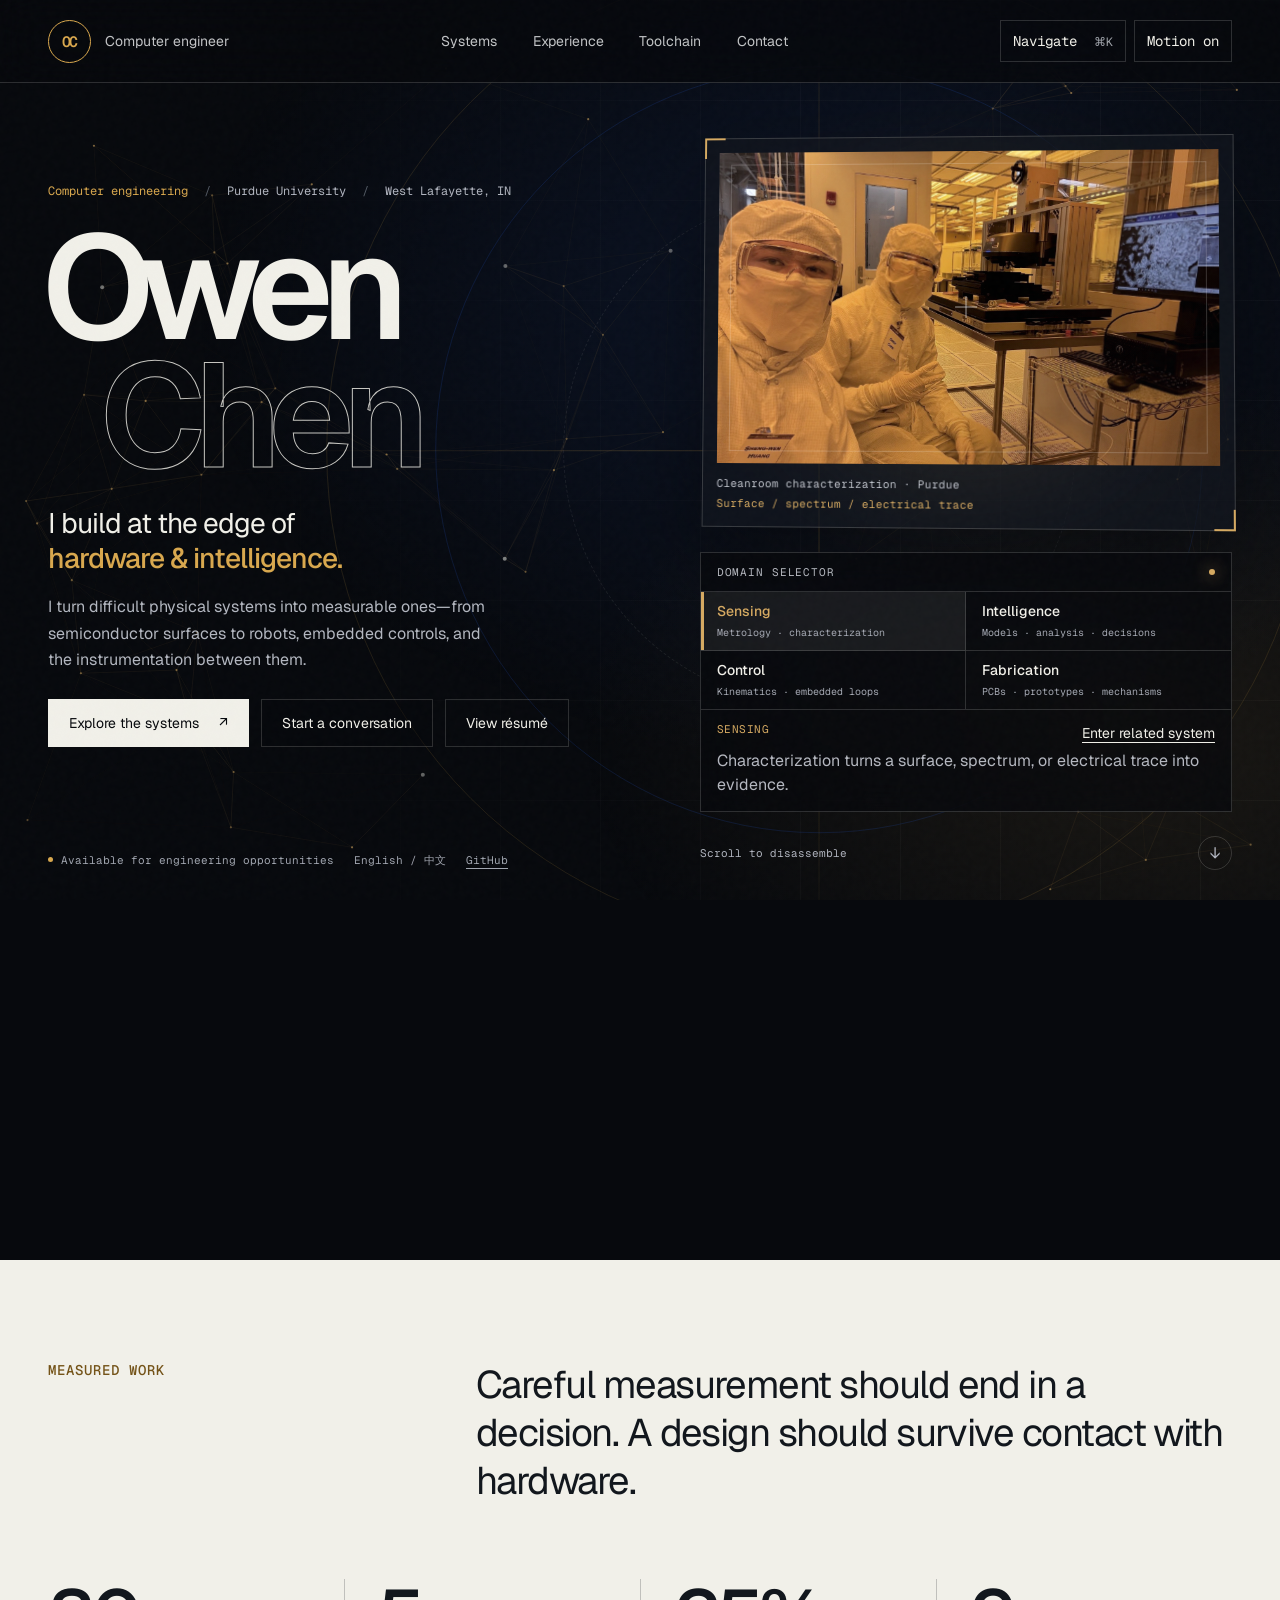
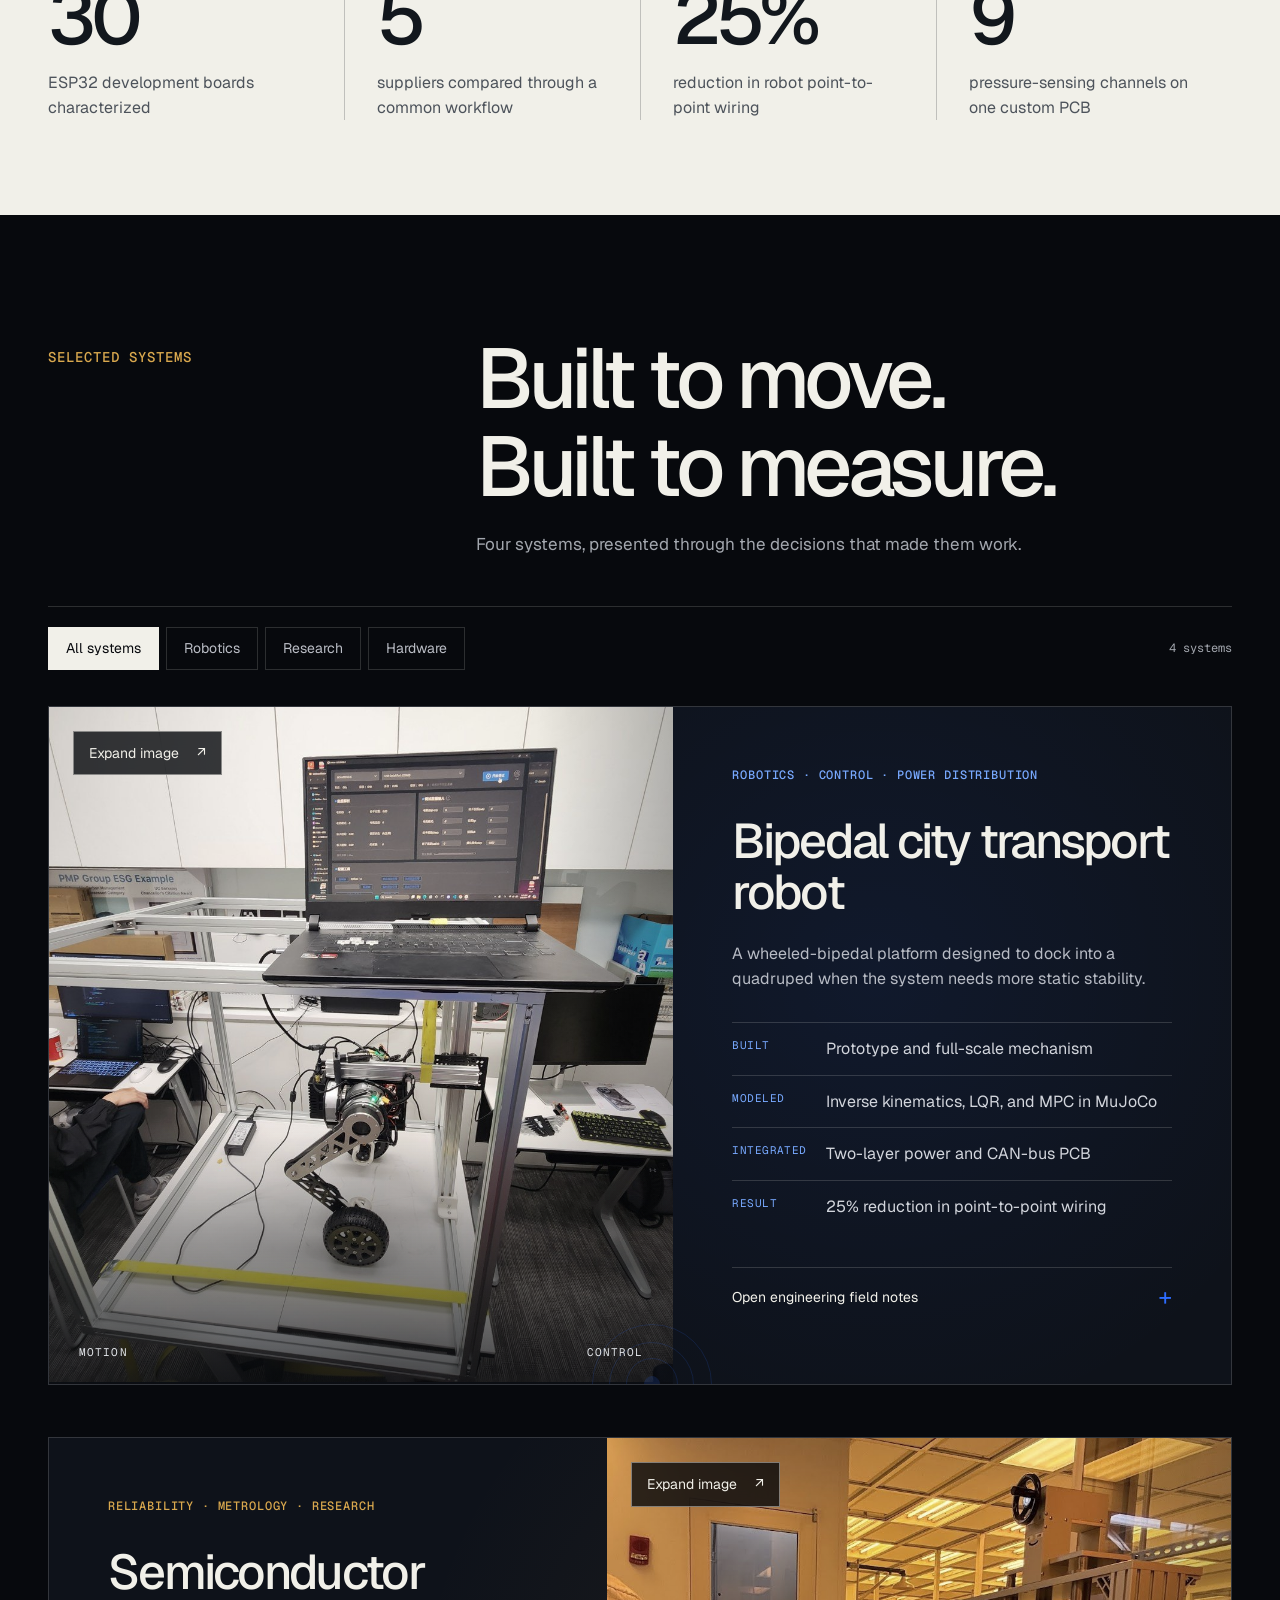
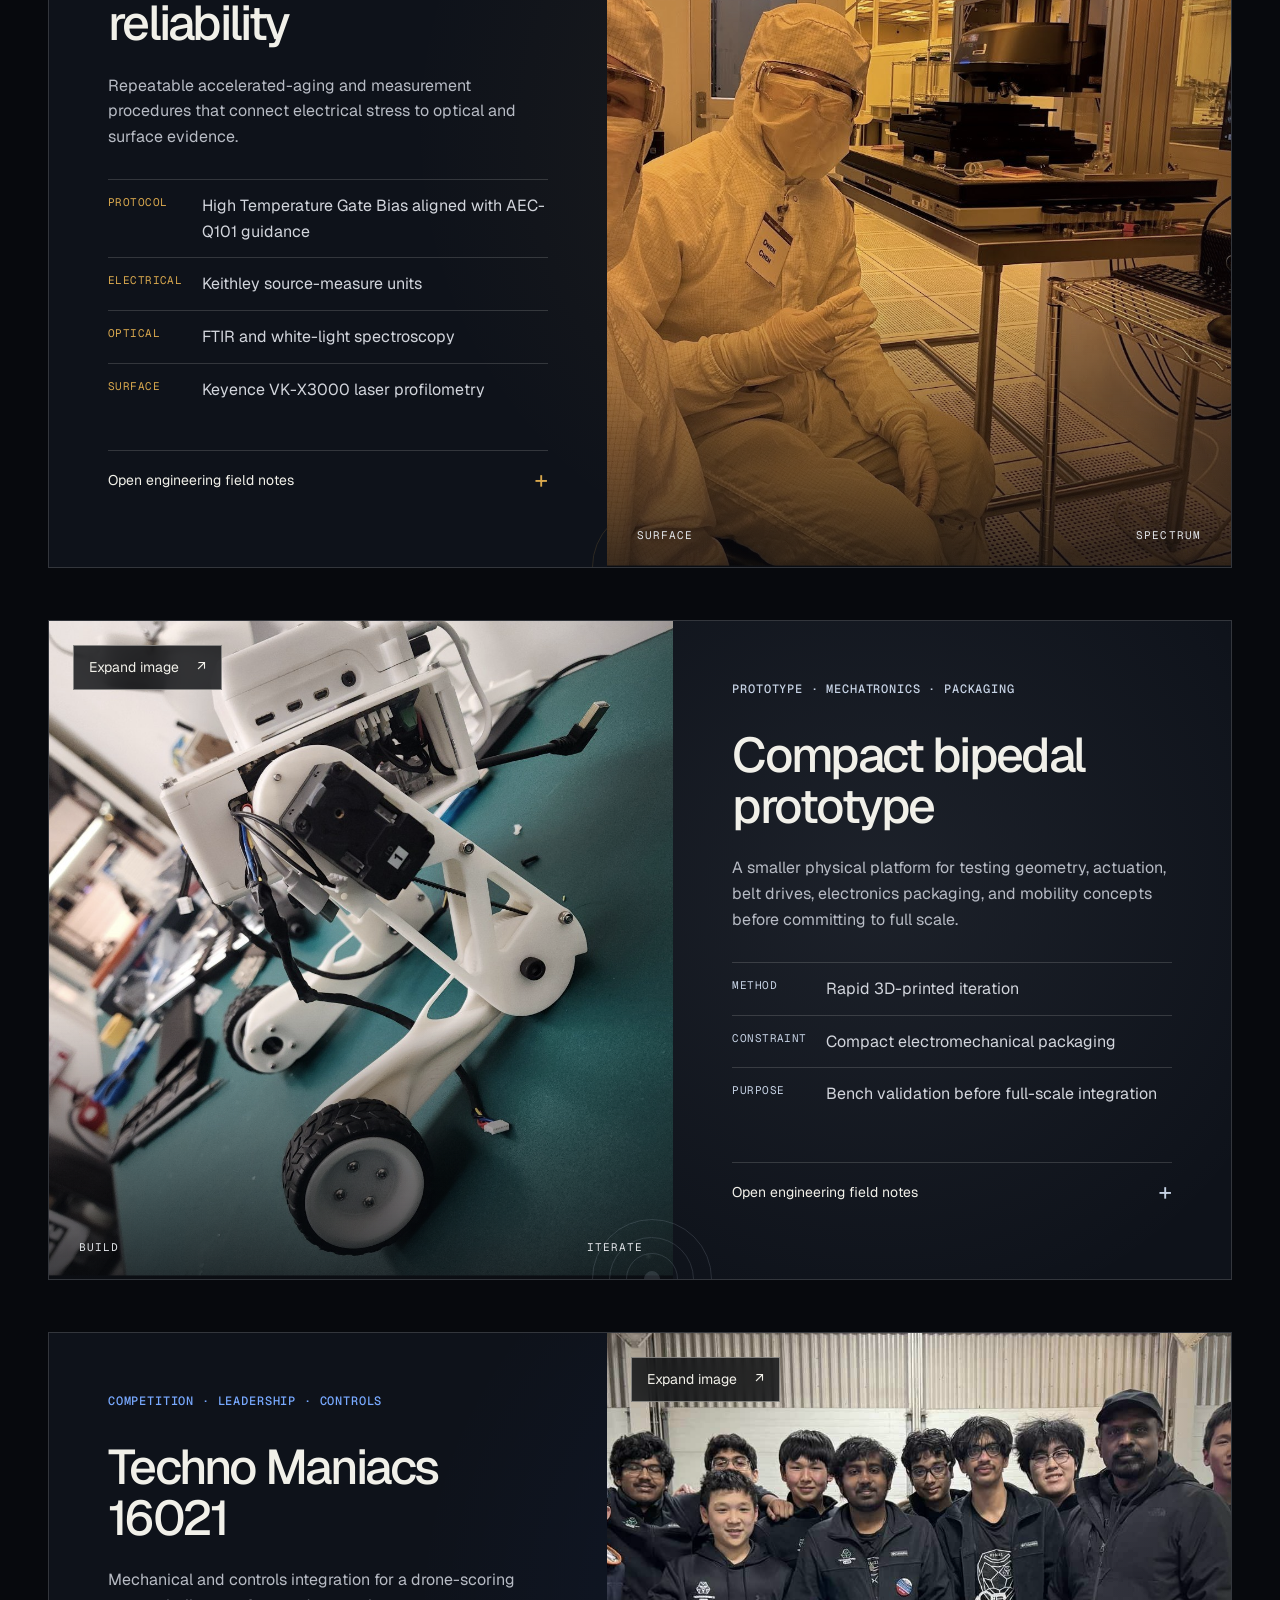
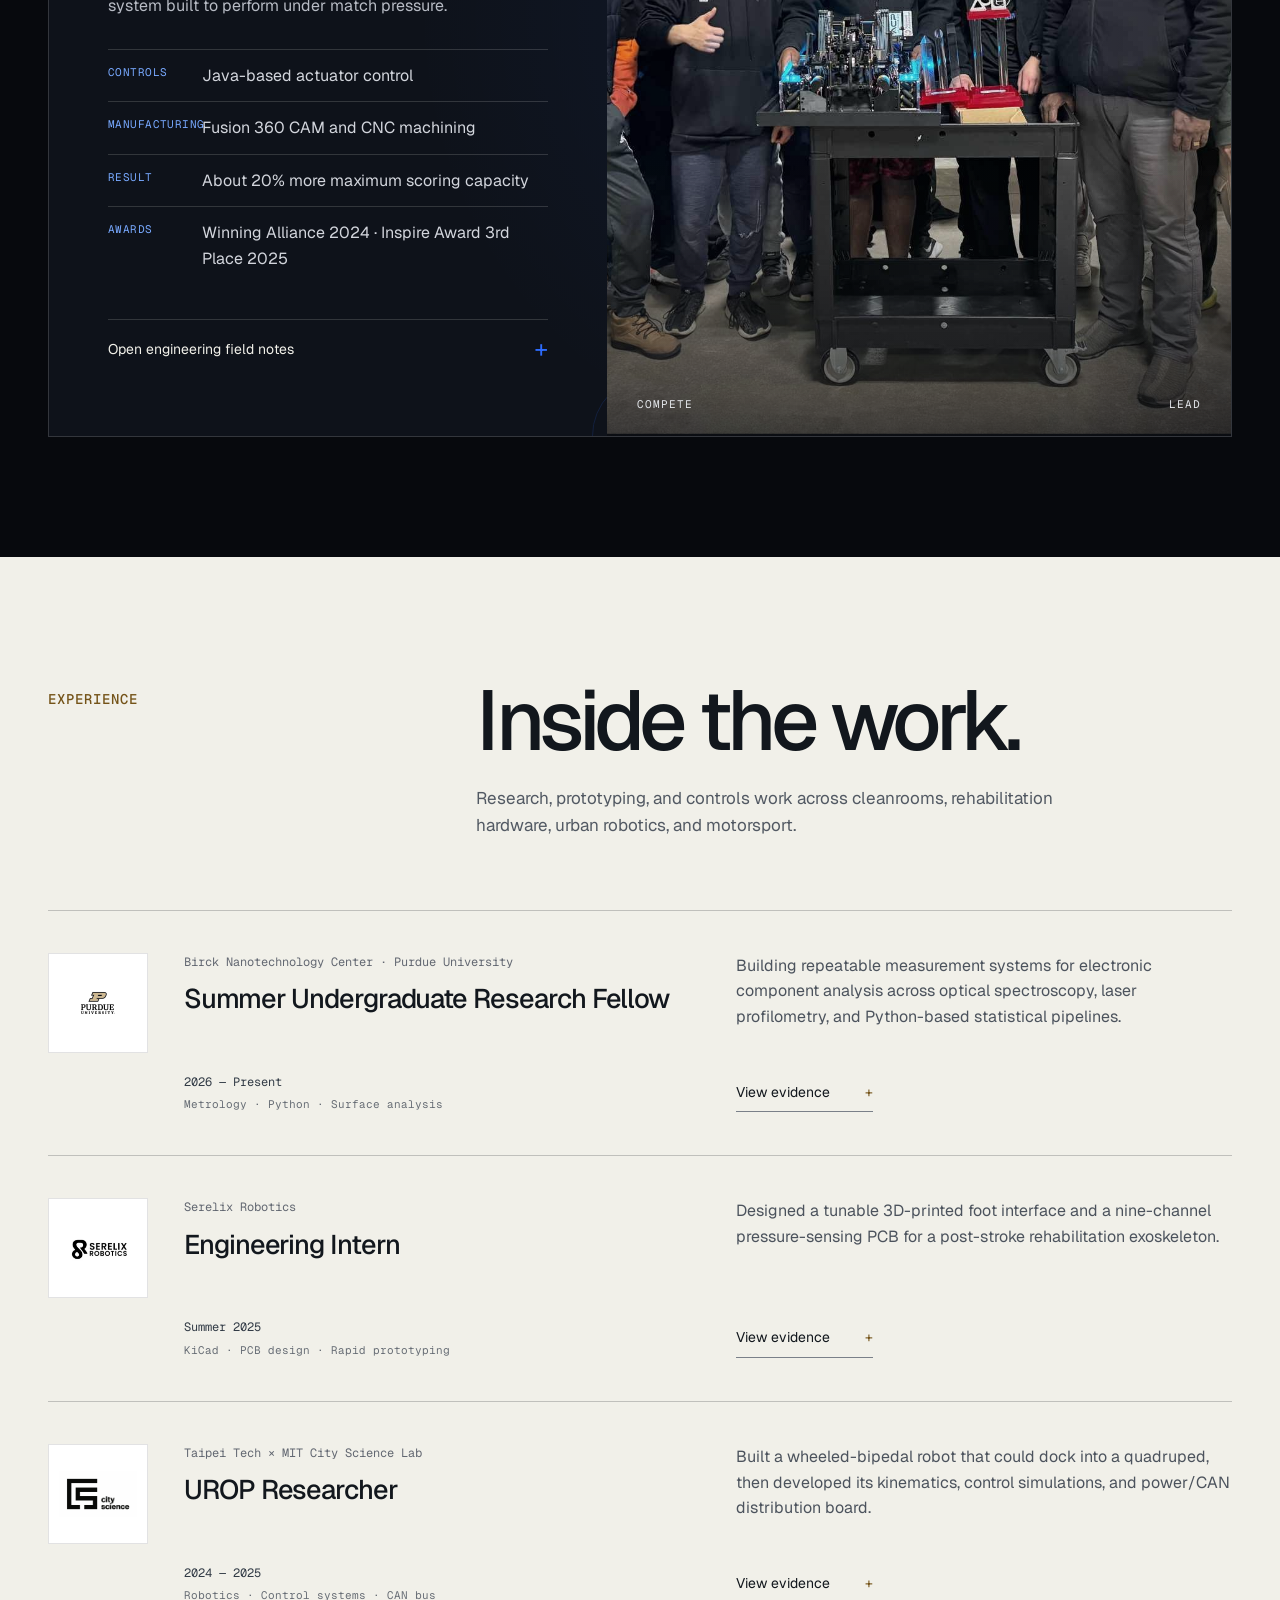
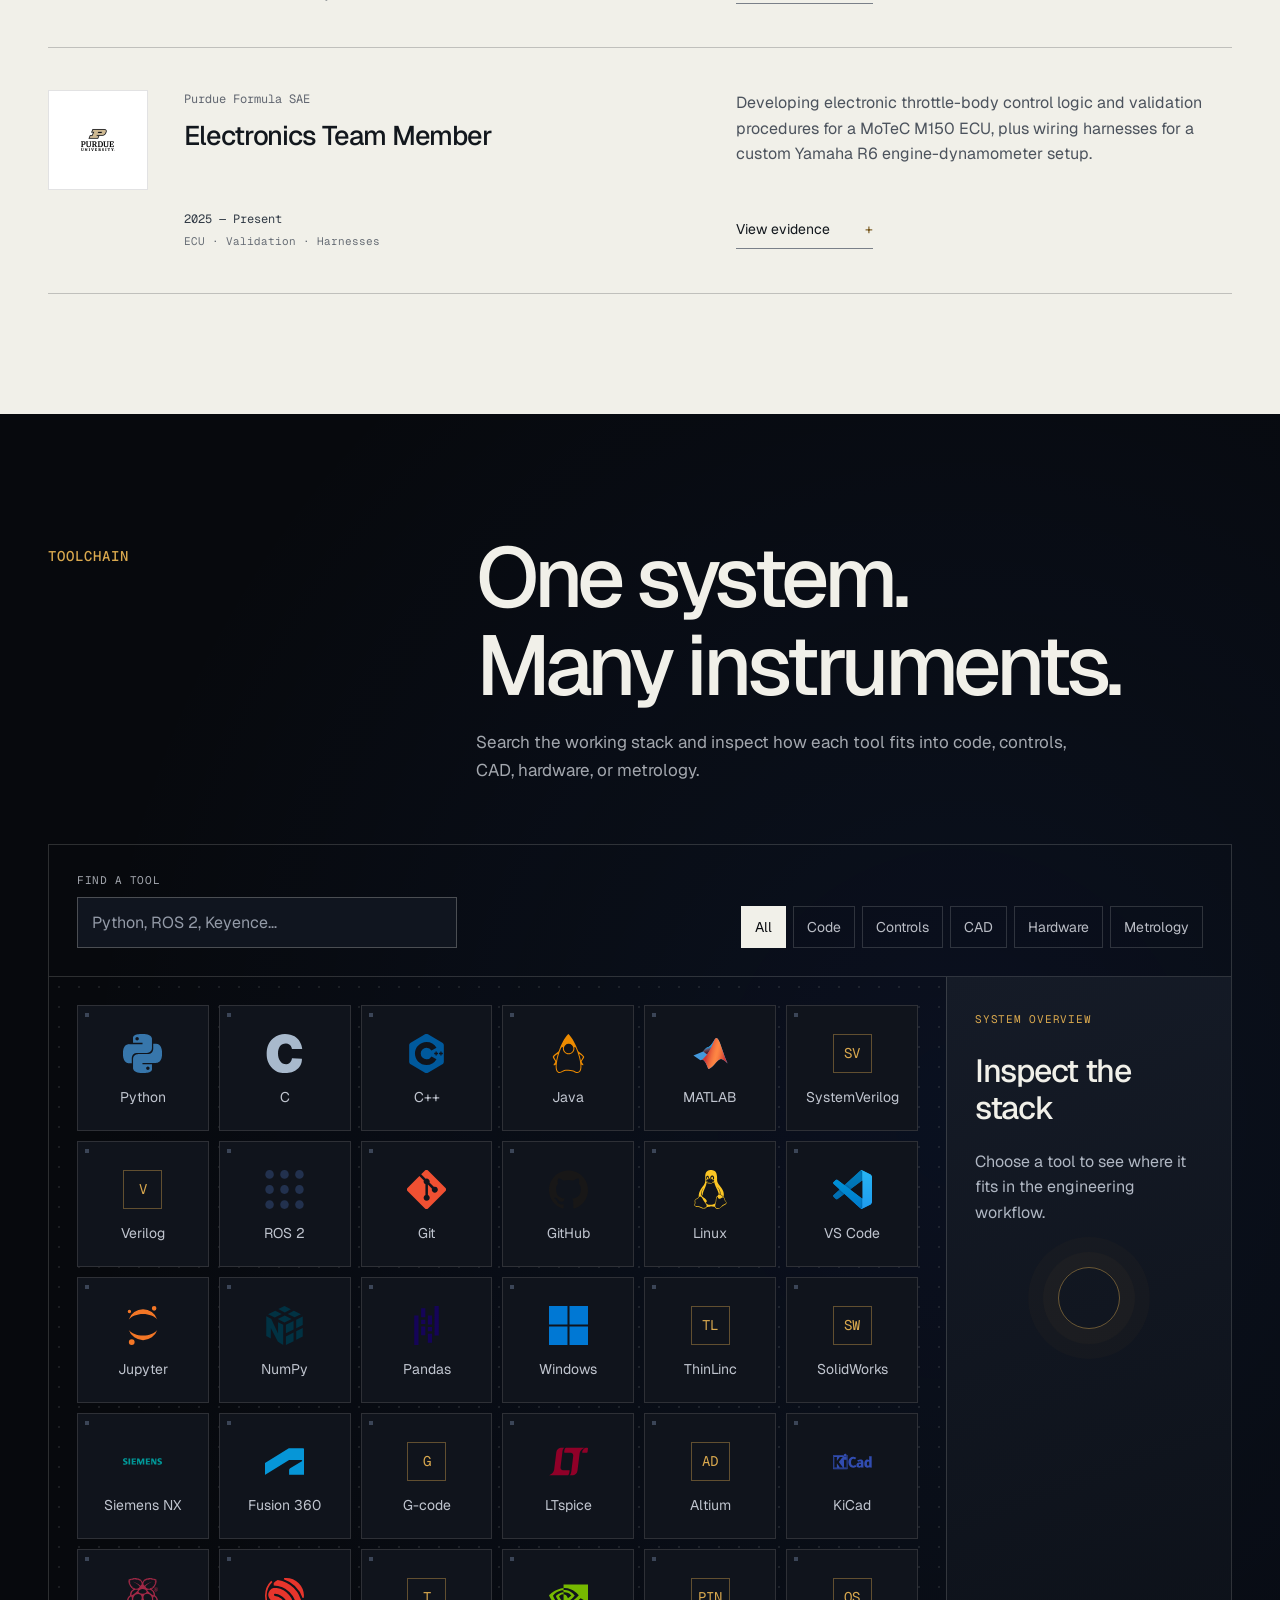
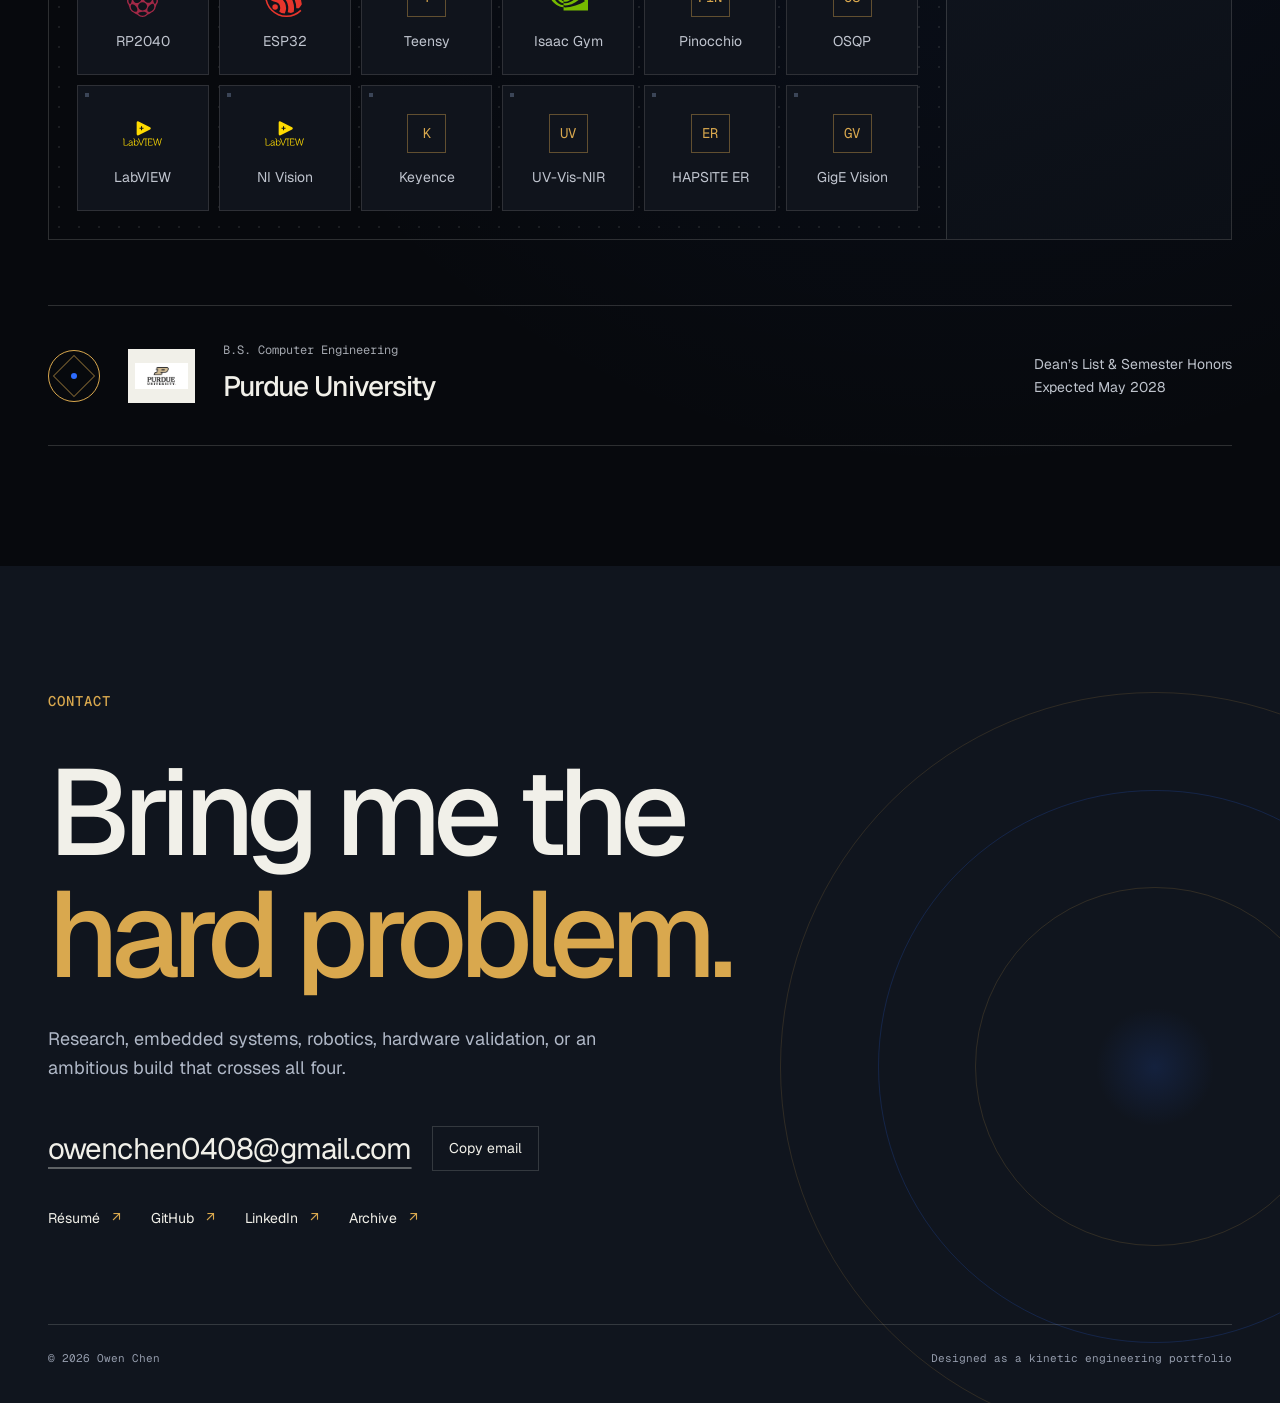
==== commit b8b61b0c: "Polish release accessibility and initial content" ====
--- a/index.html
+++ b/index.html
@@ -70,13 +70,13 @@
           <figure class="specimen" data-lab-specimen>
             <div class="specimen-halo" aria-hidden="true"></div>
             <div class="specimen-window">
-              <img id="lab-specimen-image" src="assets/photos/portrait.jpg" alt="Owen testing a yellow quadruped robot in the MIT City Science Lab" width="1200" height="900" fetchpriority="high">
+              <img id="lab-specimen-image" src="assets/photos/cleanroom.jpg" alt="Owen Chen and a colleague in cleanroom PPE beside semiconductor imaging equipment" width="1582" height="1187" fetchpriority="high">
               <div class="specimen-glass" aria-hidden="true"></div>
               <div class="specimen-crosshair" aria-hidden="true"><span></span><i></i></div>
             </div>
             <figcaption>
-              <span id="lab-specimen-caption">Robot system test · Taipei</span>
-              <span id="lab-specimen-medium">Physical system / control</span>
+              <span id="lab-specimen-caption">Cleanroom characterization · Purdue</span>
+              <span id="lab-specimen-medium">Surface / spectrum / electrical trace</span>
             </figcaption>
           </figure>
 
@@ -366,7 +366,7 @@
             <button class="tool-node" type="button" data-tool="KiCad" data-tool-category="hardware"><img src="assets/logos/kicad.svg" alt=""><span>KiCad</span></button>
             <button class="tool-node" type="button" data-tool="Raspberry Pi Pico / RP2040" data-tool-category="hardware"><img src="assets/logos/raspberrypi.svg" alt=""><span>RP2040</span></button>
             <button class="tool-node" type="button" data-tool="ESP32 / ESP32-DevKitC" data-tool-category="hardware"><img src="assets/logos/espressif.svg" alt=""><span>ESP32</span></button>
-            <button class="tool-node" type="button" data-tool="Teensy / Arduino" data-tool-category="hardware"><img src="assets/logos/arduino.svg" alt=""><span>Teensy</span></button>
+            <button class="tool-node" type="button" data-tool="Teensy" data-tool-category="hardware"><i>T</i><span>Teensy</span></button>
 
             <button class="tool-node" type="button" data-tool="Isaac Gym" data-tool-category="controls"><img src="assets/logos/nvidia.svg" alt=""><span>Isaac Gym</span></button>
             <button class="tool-node" type="button" data-tool="Pinocchio" data-tool-category="controls"><i>PIN</i><span>Pinocchio</span></button>
--- a/style.css
+++ b/style.css
@@ -141,11 +141,11 @@
 .project-filter button:hover, .tool-filters button:hover { border-color: var(--tungsten); }
 #project-count { color: var(--muted); white-space: nowrap; font: 12px var(--mono); }
 .system-stories { display: grid; gap: 52px; margin-top: 16px; }
-.system-story { --story-accent: var(--cobalt); position: relative; display: grid; grid-template-columns: 1.12fr 1fr; min-height: 660px; border: 1px solid var(--line); background: #0e121a; isolation: isolate; overflow: hidden; }
+.system-story { --story-accent: var(--cobalt); --story-text-accent: #78a9ff; position: relative; display: grid; grid-template-columns: 1.12fr 1fr; min-height: 660px; border: 1px solid var(--line); background: #0e121a; isolation: isolate; overflow: hidden; }
 .system-story::before { position: absolute; inset: 0; z-index: -1; content: ""; opacity: .08; background: radial-gradient(circle at var(--spotlight-x, 70%) var(--spotlight-y, 40%), var(--story-accent), transparent 50%); pointer-events: none; }
-.story-gold { --story-accent: var(--tungsten); }
-.story-white { --story-accent: #c6d2e4; }
-.story-red { --story-accent: #e07a59; }
+.story-gold { --story-accent: var(--tungsten); --story-text-accent: var(--tungsten); }
+.story-white { --story-accent: #c6d2e4; --story-text-accent: #c6d2e4; }
+.story-red { --story-accent: #e07a59; --story-text-accent: #e07a59; }
 .system-story:nth-child(even) { grid-template-columns: 1fr 1.12fr; }
 .system-story:nth-child(even) .story-media { order: 2; }
 .story-media { position: relative; min-height: 100%; overflow: hidden; background: #171c24; }
@@ -157,16 +157,16 @@
 .photo-open:hover { color: var(--tungsten); border-color: var(--tungsten); }
 .media-coordinates { position: absolute; inset: auto 30px 25px; display: flex; justify-content: space-between; z-index: 1; font: 11px var(--mono); letter-spacing: .1em; text-transform: uppercase; color: #e2e5e9; }
 .story-copy { position: relative; z-index: 1; padding: clamp(32px, 4.6vw, 70px); display: flex; flex-direction: column; align-items: flex-start; }
-.story-discipline { color: var(--story-accent, var(--tungsten)); font-size: 12px; line-height: 1.6; }
+.story-discipline { color: var(--story-text-accent); font-size: 12px; line-height: 1.6; }
 .story-copy h3 { margin-top: 30px; max-width: 510px; font-size: clamp(32px, 3.8vw, 55px); font-weight: 500; line-height: 1.05; letter-spacing: -.055em; }
 .story-lede { margin-top: 24px; font-size: 16px; color: #b7bbc4; }
 .story-evidence { width: 100%; margin-top: 30px; margin-bottom: 35px; }
 .story-evidence > div { display: grid; grid-template-columns: 82px 1fr; gap: 12px; padding-block: 13px; border-top: 1px solid var(--line); }
-.story-evidence dt { color: var(--story-accent); font: 11px/1.7 var(--mono); text-transform: uppercase; letter-spacing: .04em; }
+.story-evidence dt { color: var(--story-text-accent); font: 11px/1.7 var(--mono); text-transform: uppercase; letter-spacing: .04em; }
 .story-evidence dd { margin: 0; font-size: 16px; line-height: 1.6; color: #d2d5dc; }
 .story-open { display: flex; justify-content: space-between; align-items: center; gap: 20px; width: 100%; margin-top: auto; padding: 13px 0; border: 0; border-top: 1px solid var(--line); background: transparent; color: var(--laboratory-white); font-size: 14px; text-align: left; }
 .story-open::after { content: "+"; color: var(--story-accent); font: 24px var(--mono); }
-.story-open:hover { color: var(--story-accent); }
+.story-open:hover { color: var(--story-text-accent); }
 .story-signal { position: absolute; left: 51%; bottom: 0; z-index: 0; width: 120px; height: 120px; border: 1px solid var(--story-accent); border-radius: 50%; opacity: .15; transform: translate(-50%, 50%); }
 .story-signal span, .story-signal i, .story-signal b { position: absolute; inset: 14%; border: 1px solid var(--story-accent); border-radius: 50%; }
 .story-signal i { inset: 28%; }
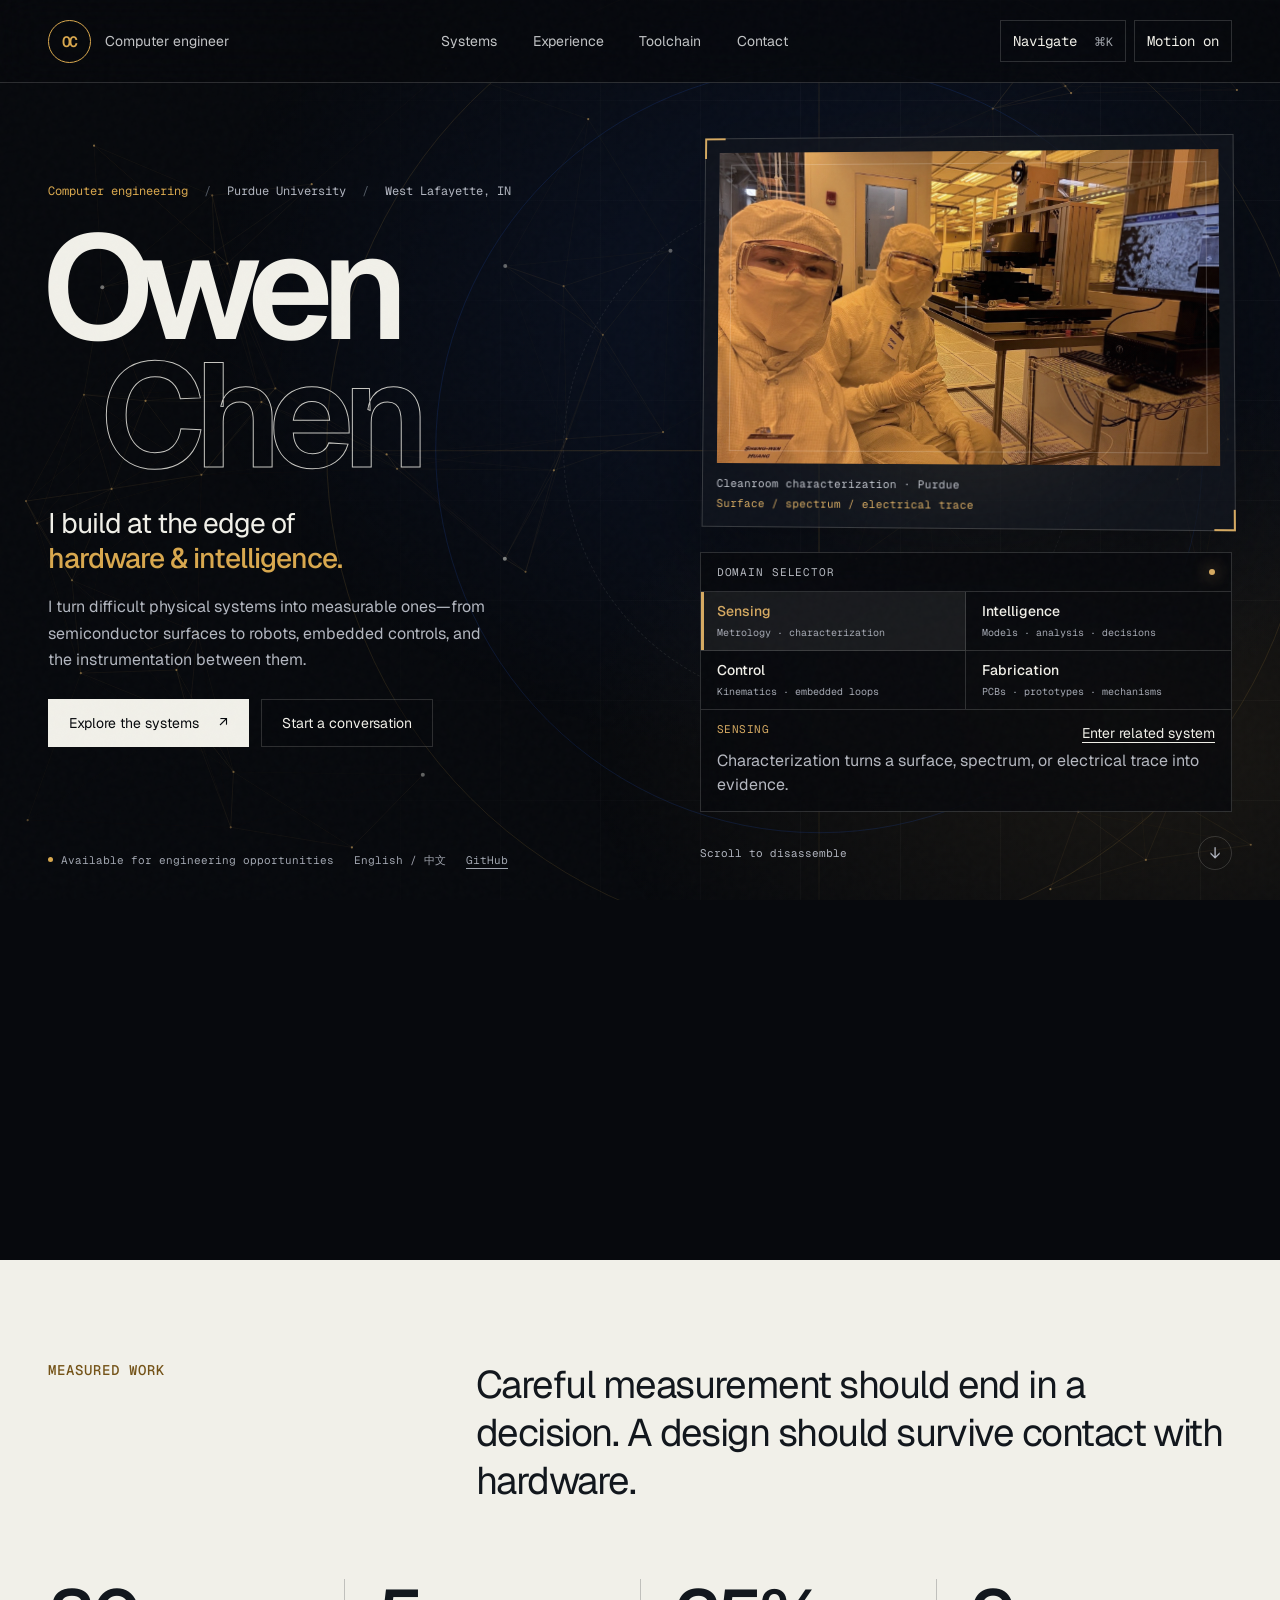
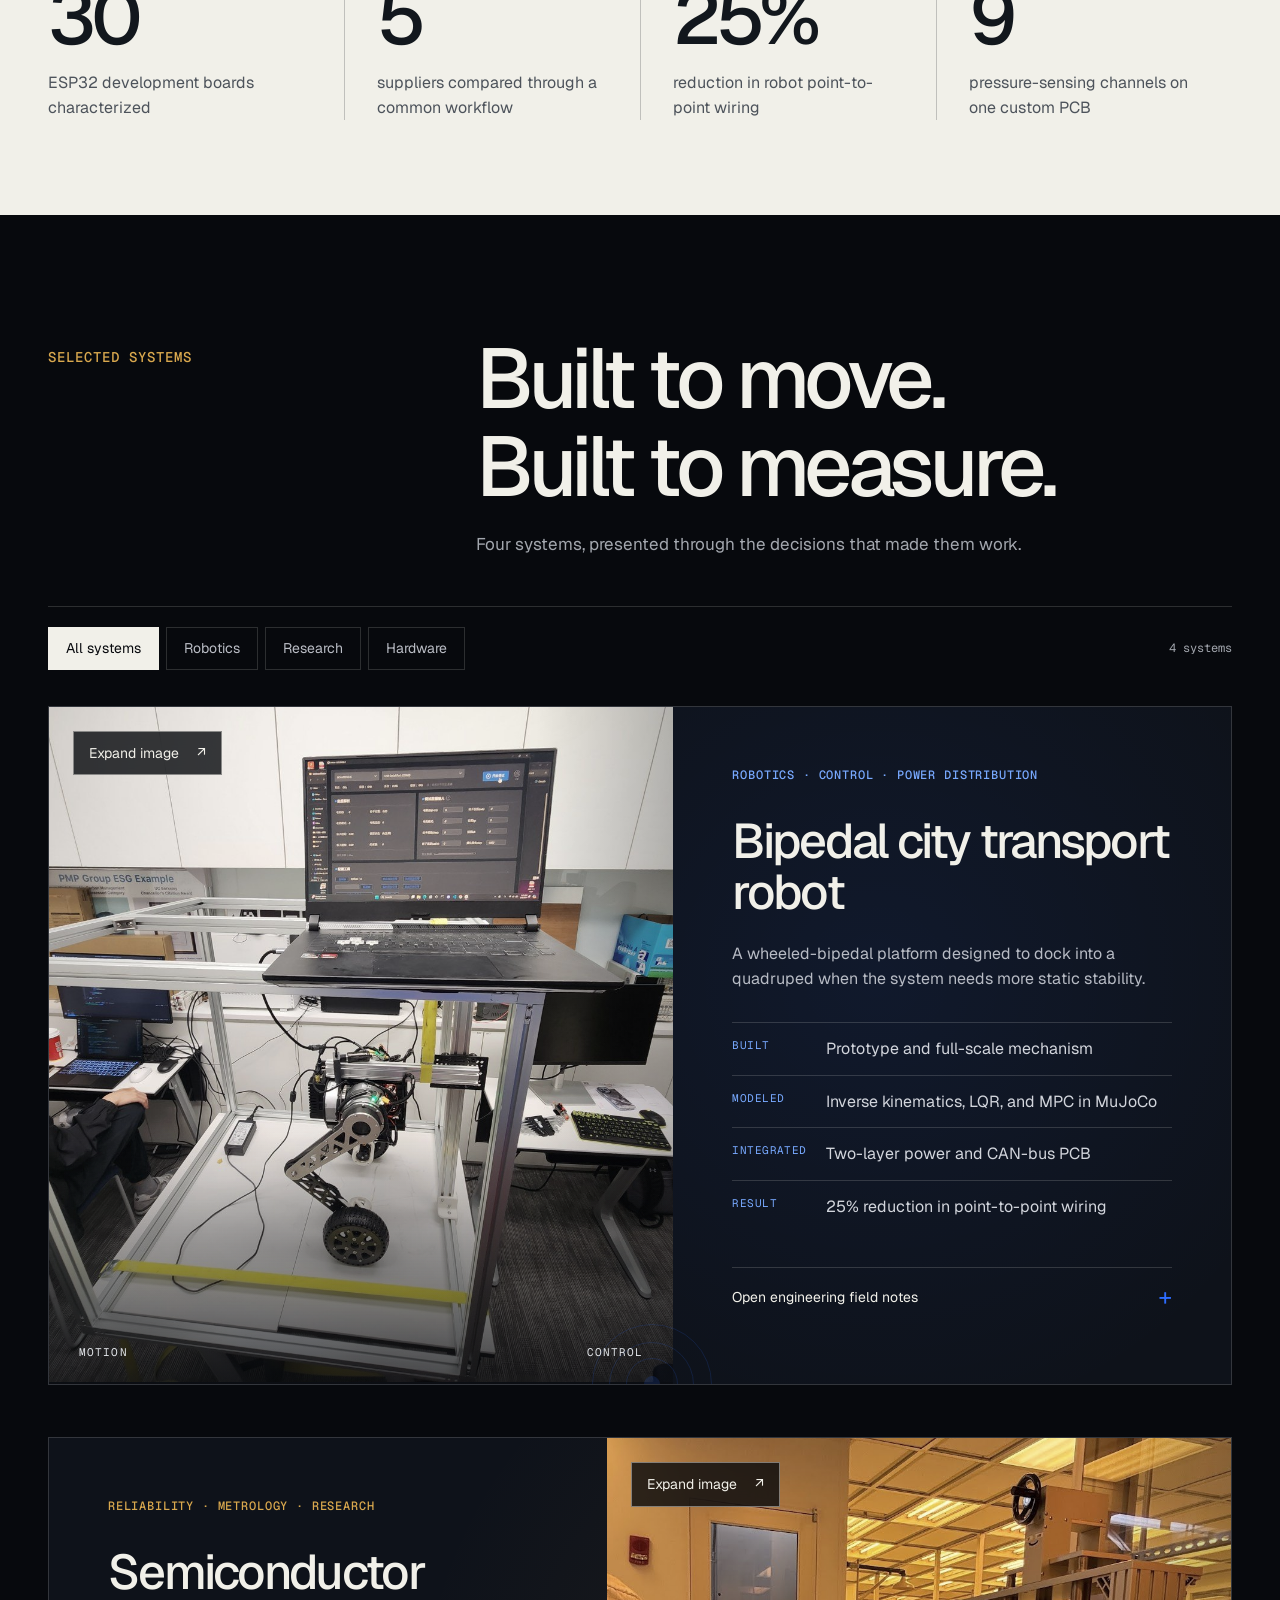
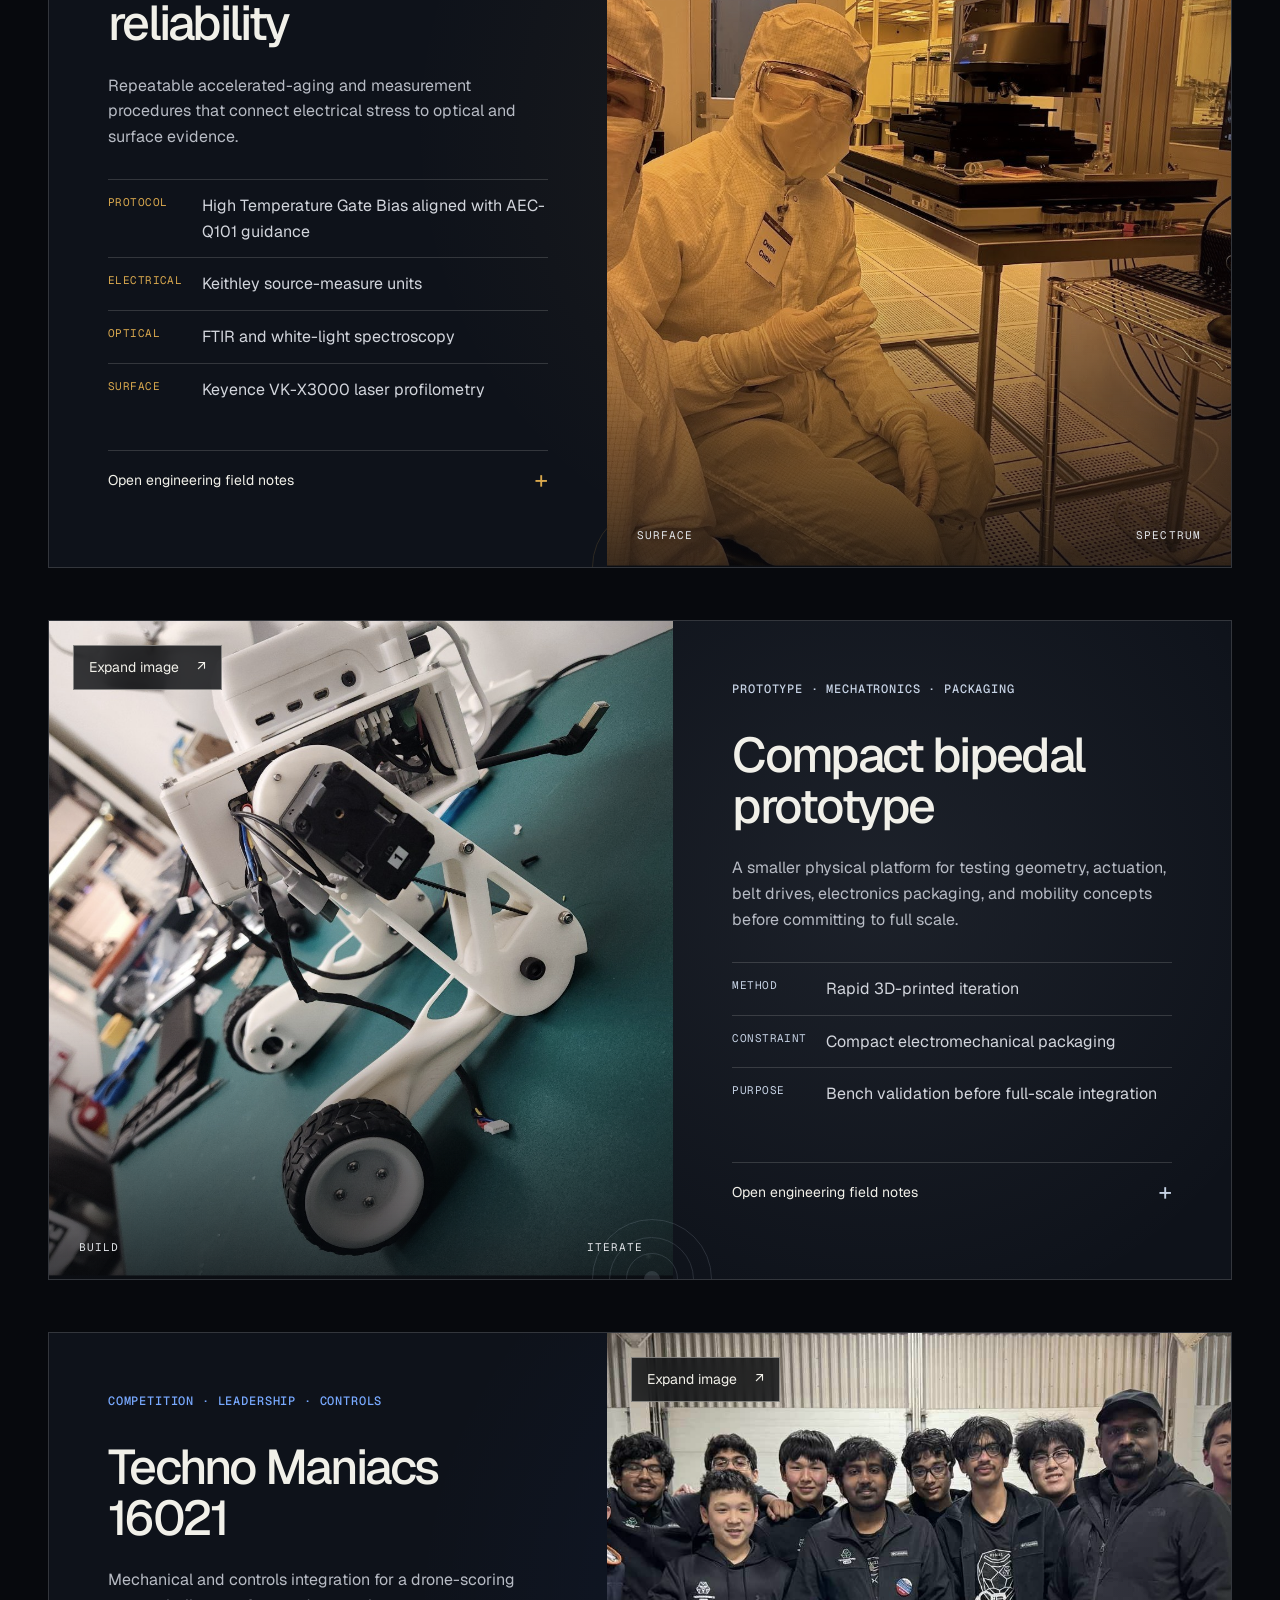
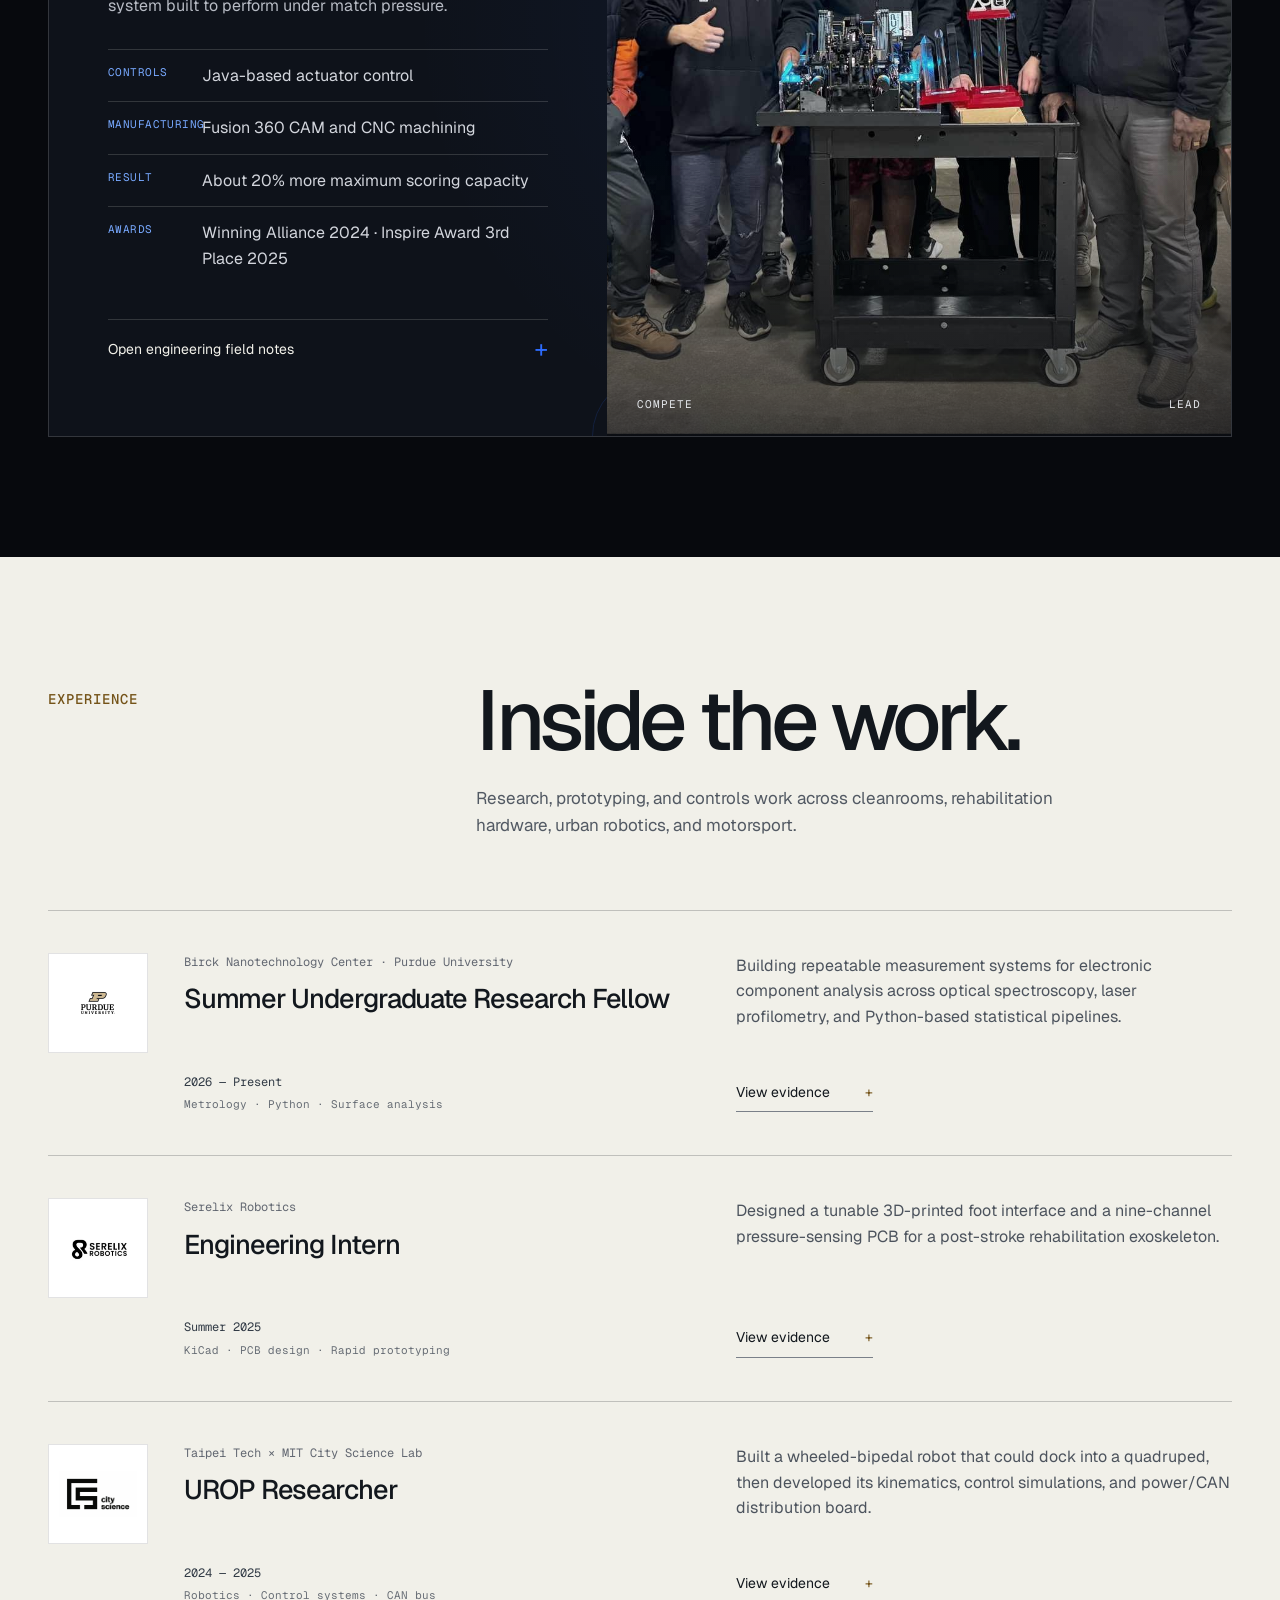
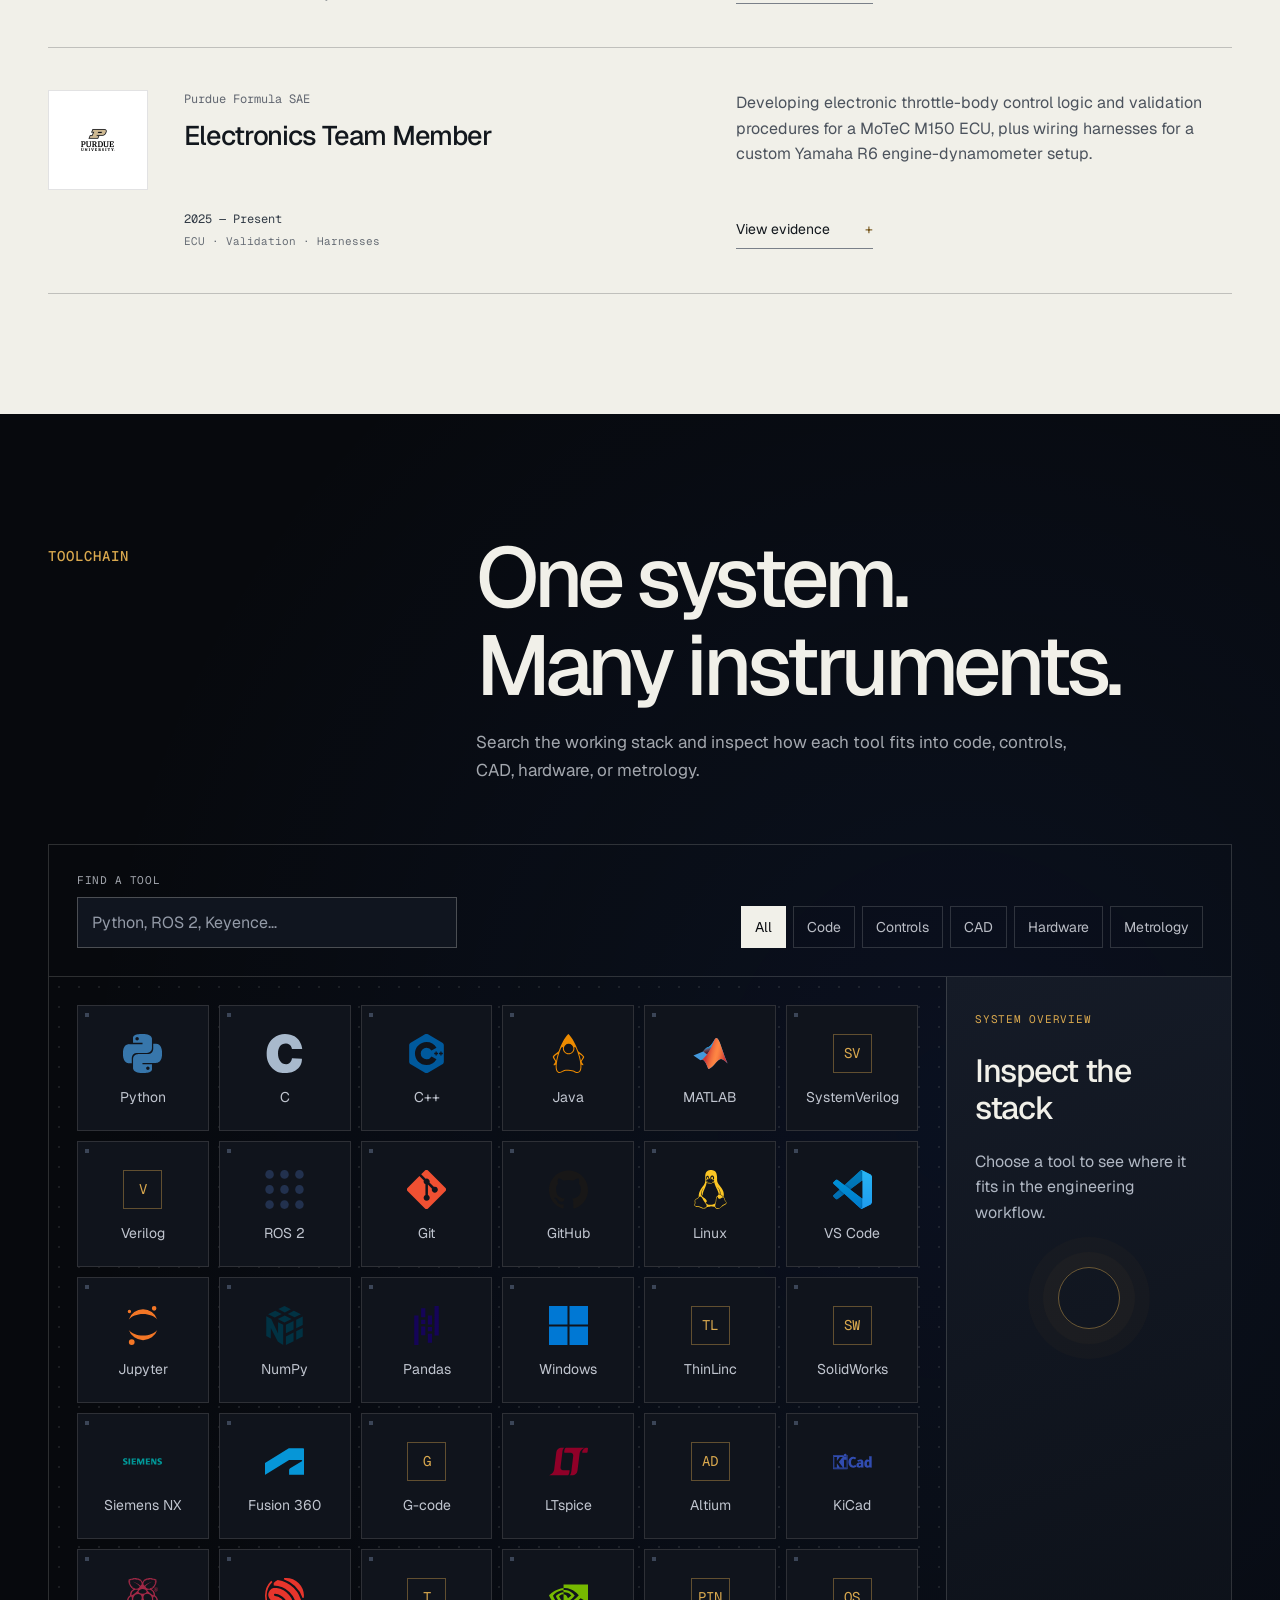
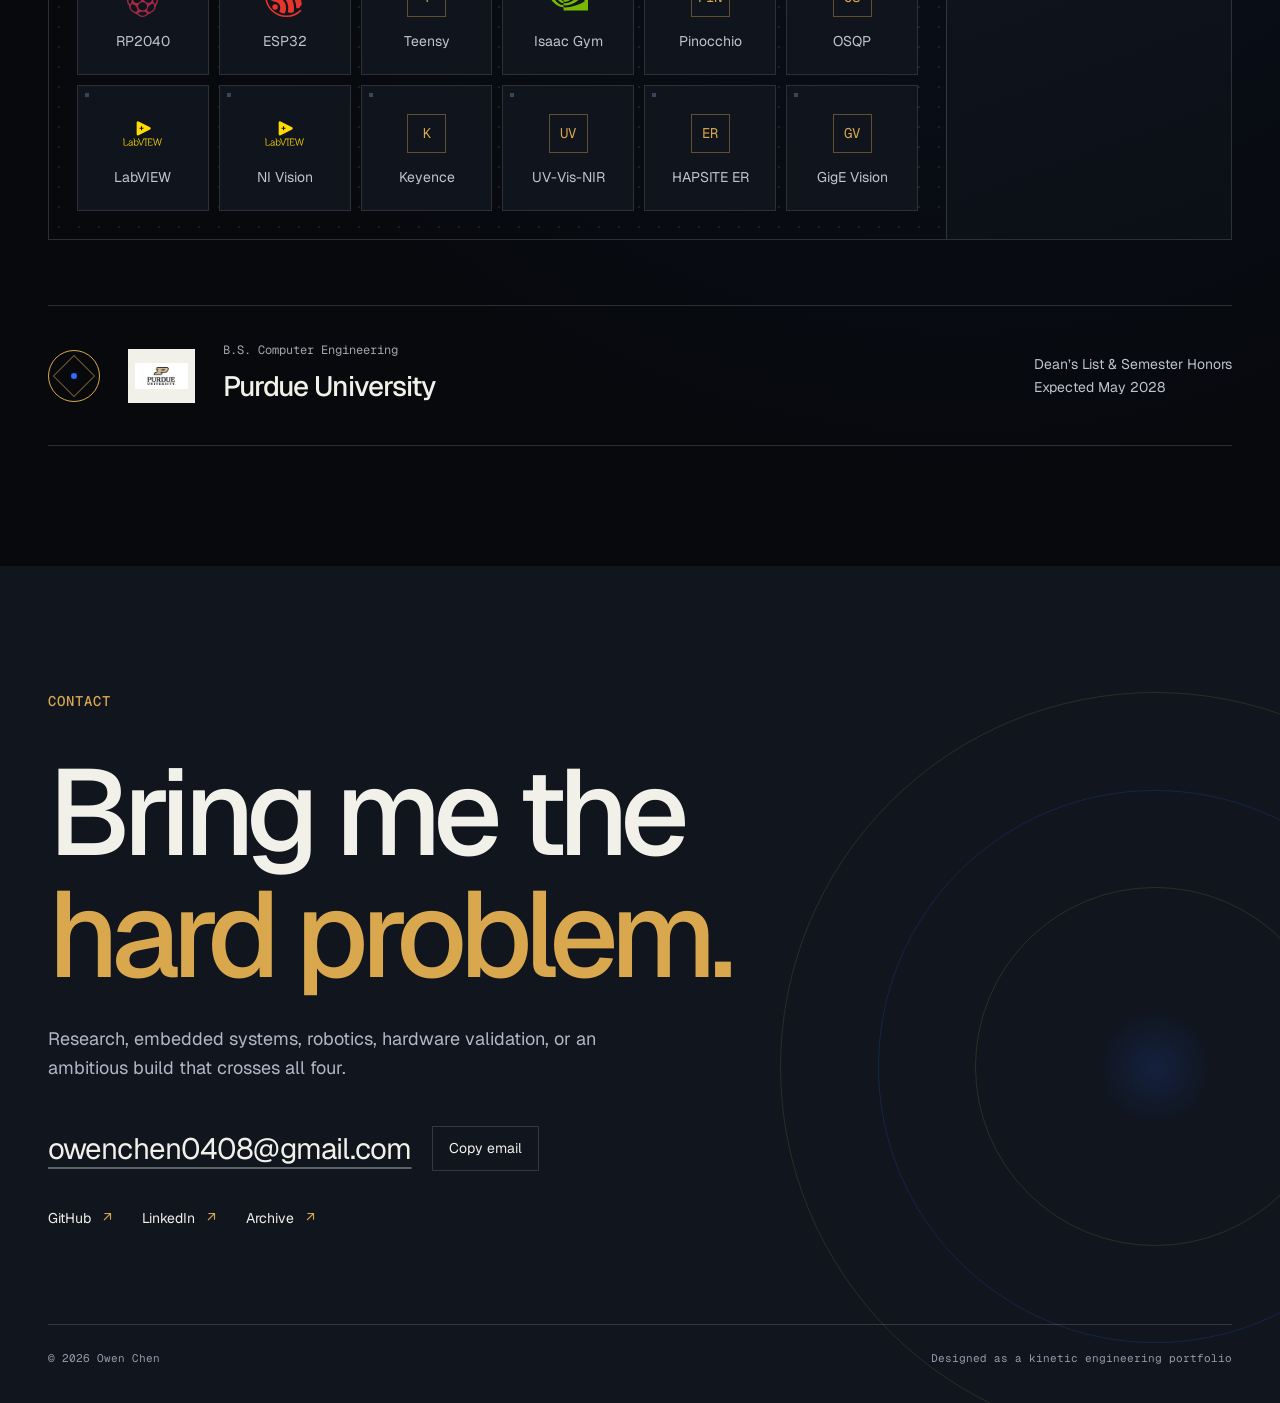
==== commit 7c909147: "Remove public resume download" ====
--- a/index.html
+++ b/index.html
@@ -63,7 +63,6 @@
             <div class="hero-actions">
               <a class="action action-primary" href="#work">Explore the systems</a>
               <a class="action action-secondary" href="mailto:owenchen0408@gmail.com">Start a conversation</a>
-              <a class="action action-tertiary" href="assets/documents/Owen-Chen-Resume.pdf" target="_blank" rel="noreferrer">View résumé</a>
             </div>
           </div>
 
@@ -412,7 +411,6 @@
         <span id="copy-status" class="sr-only" aria-live="polite"></span>
       </div>
       <div class="contact-links">
-        <a href="assets/documents/Owen-Chen-Resume.pdf" target="_blank" rel="noreferrer">Résumé</a>
         <a href="https://github.com/oweche" target="_blank" rel="noreferrer">GitHub</a>
         <a href="https://www.linkedin.com/in/owen-chen-aab061216/" target="_blank" rel="noreferrer">LinkedIn</a>
         <a href="https://owenchen.org" target="_blank" rel="noreferrer">Archive</a>
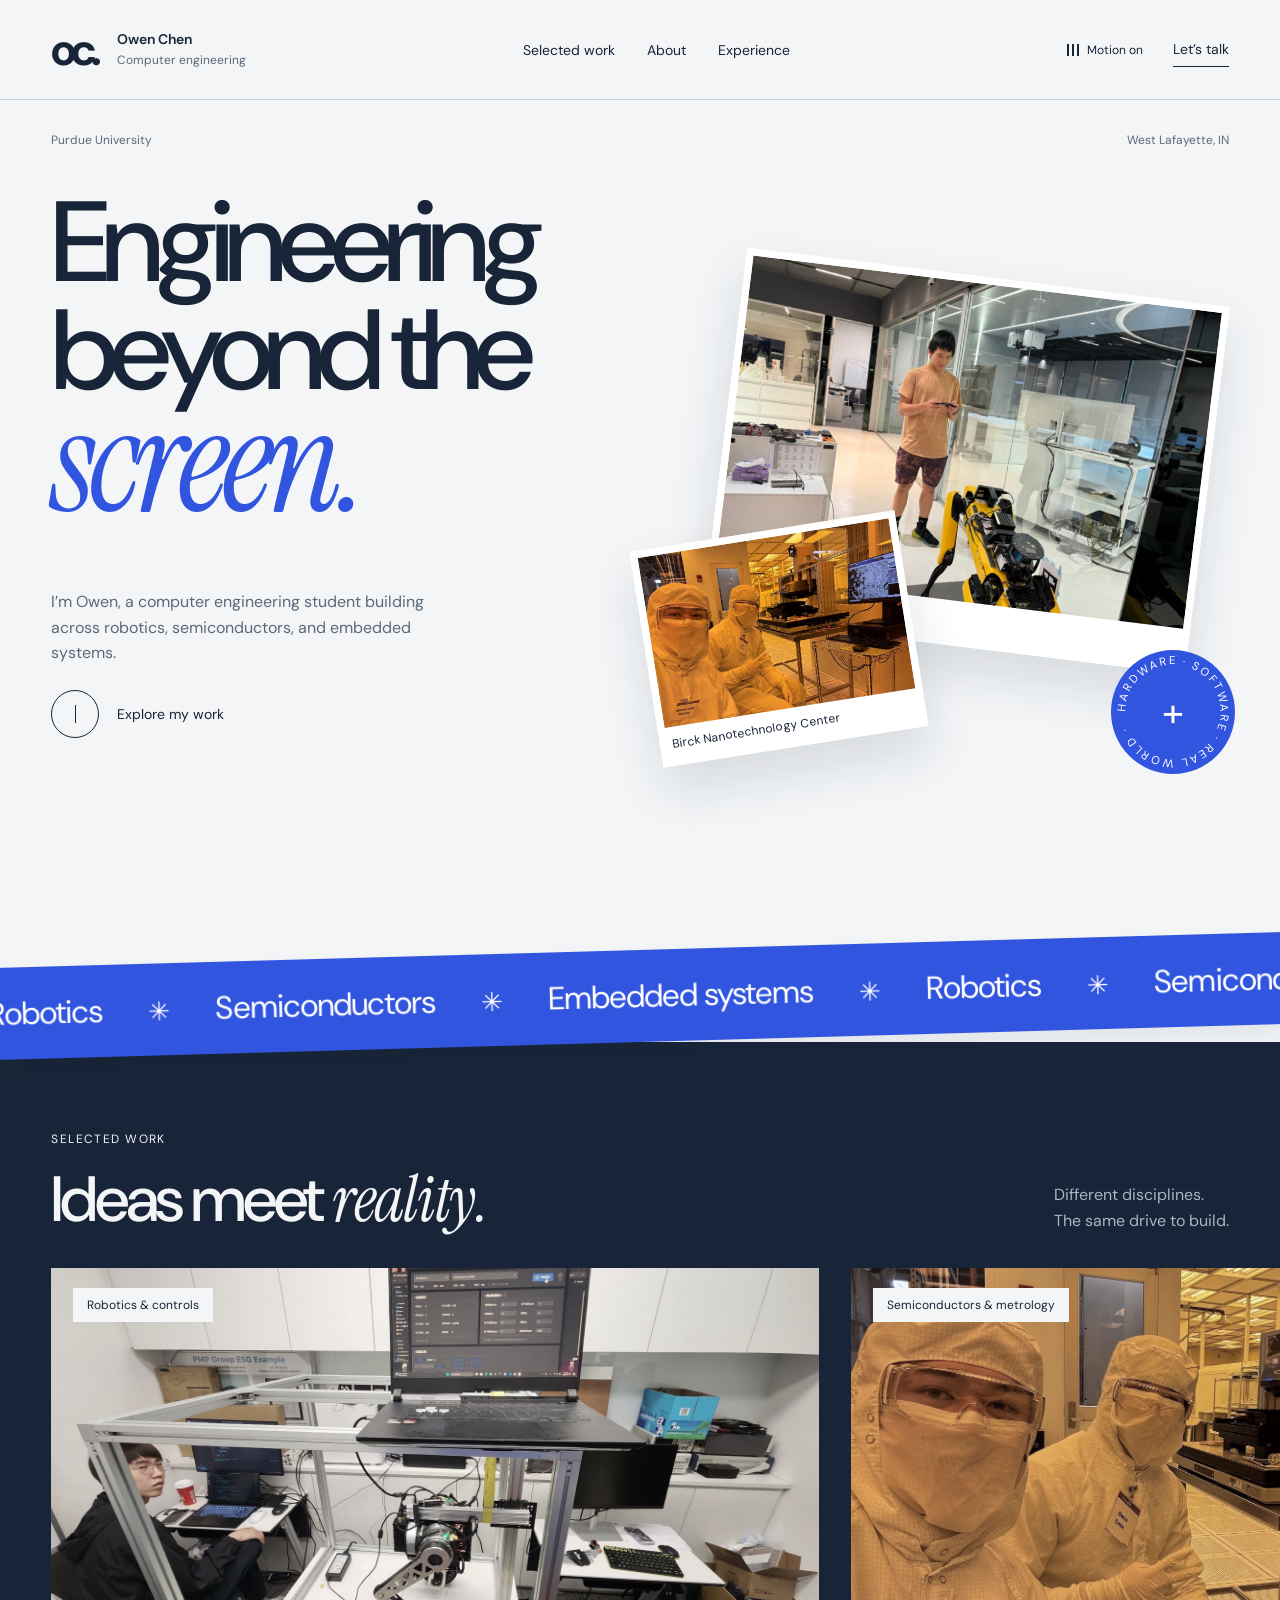
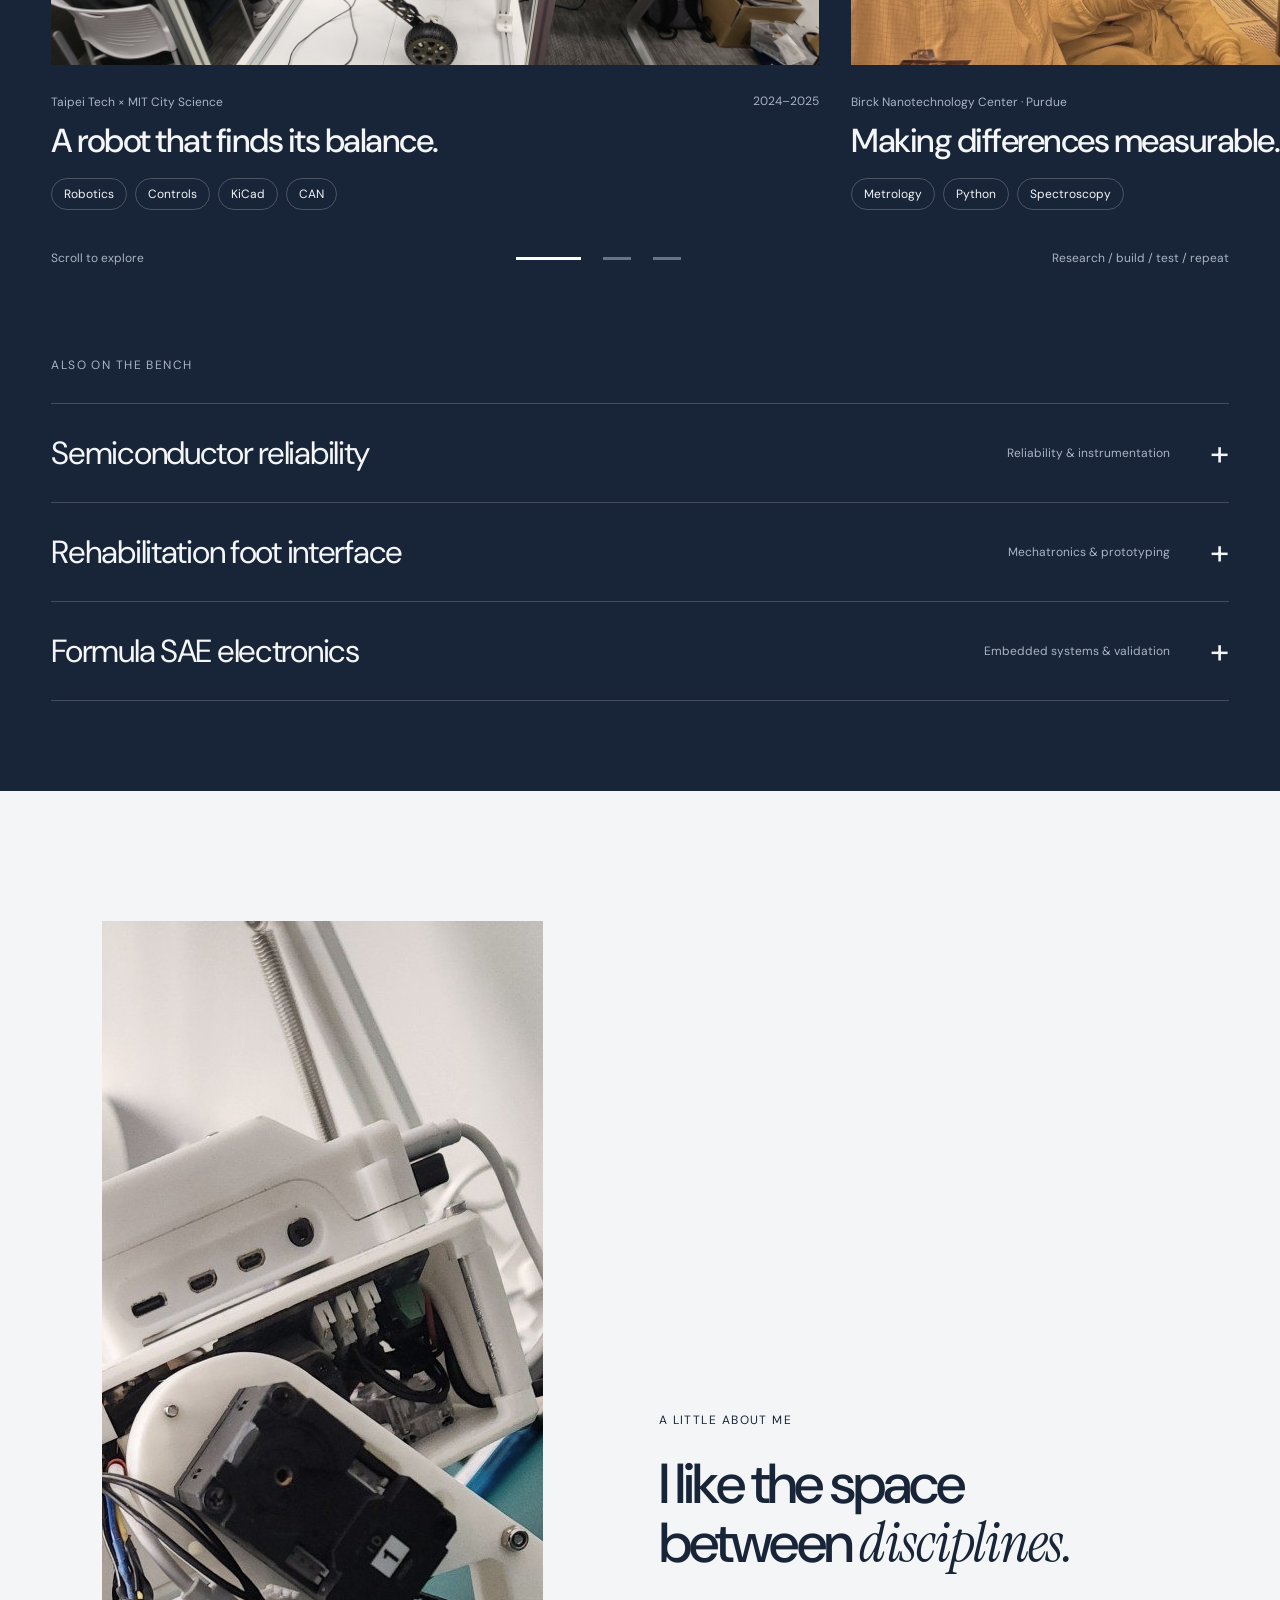
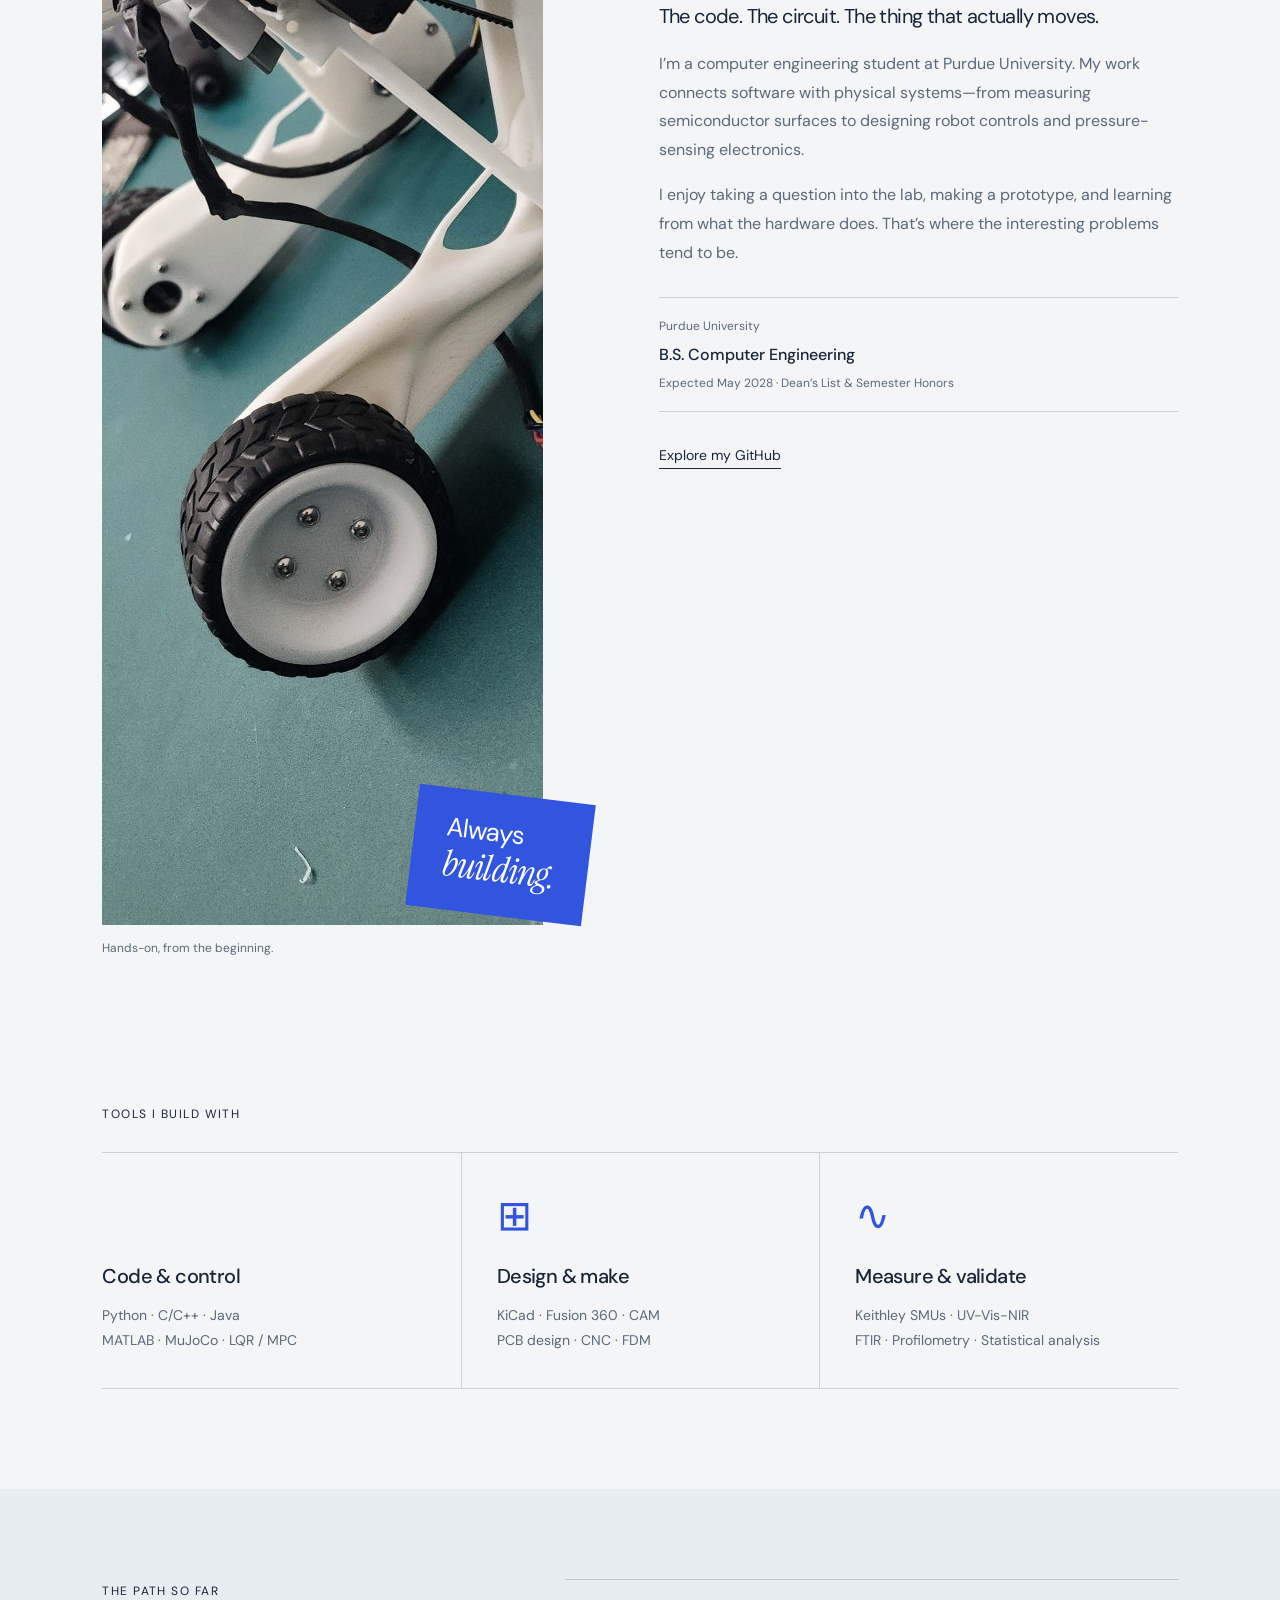
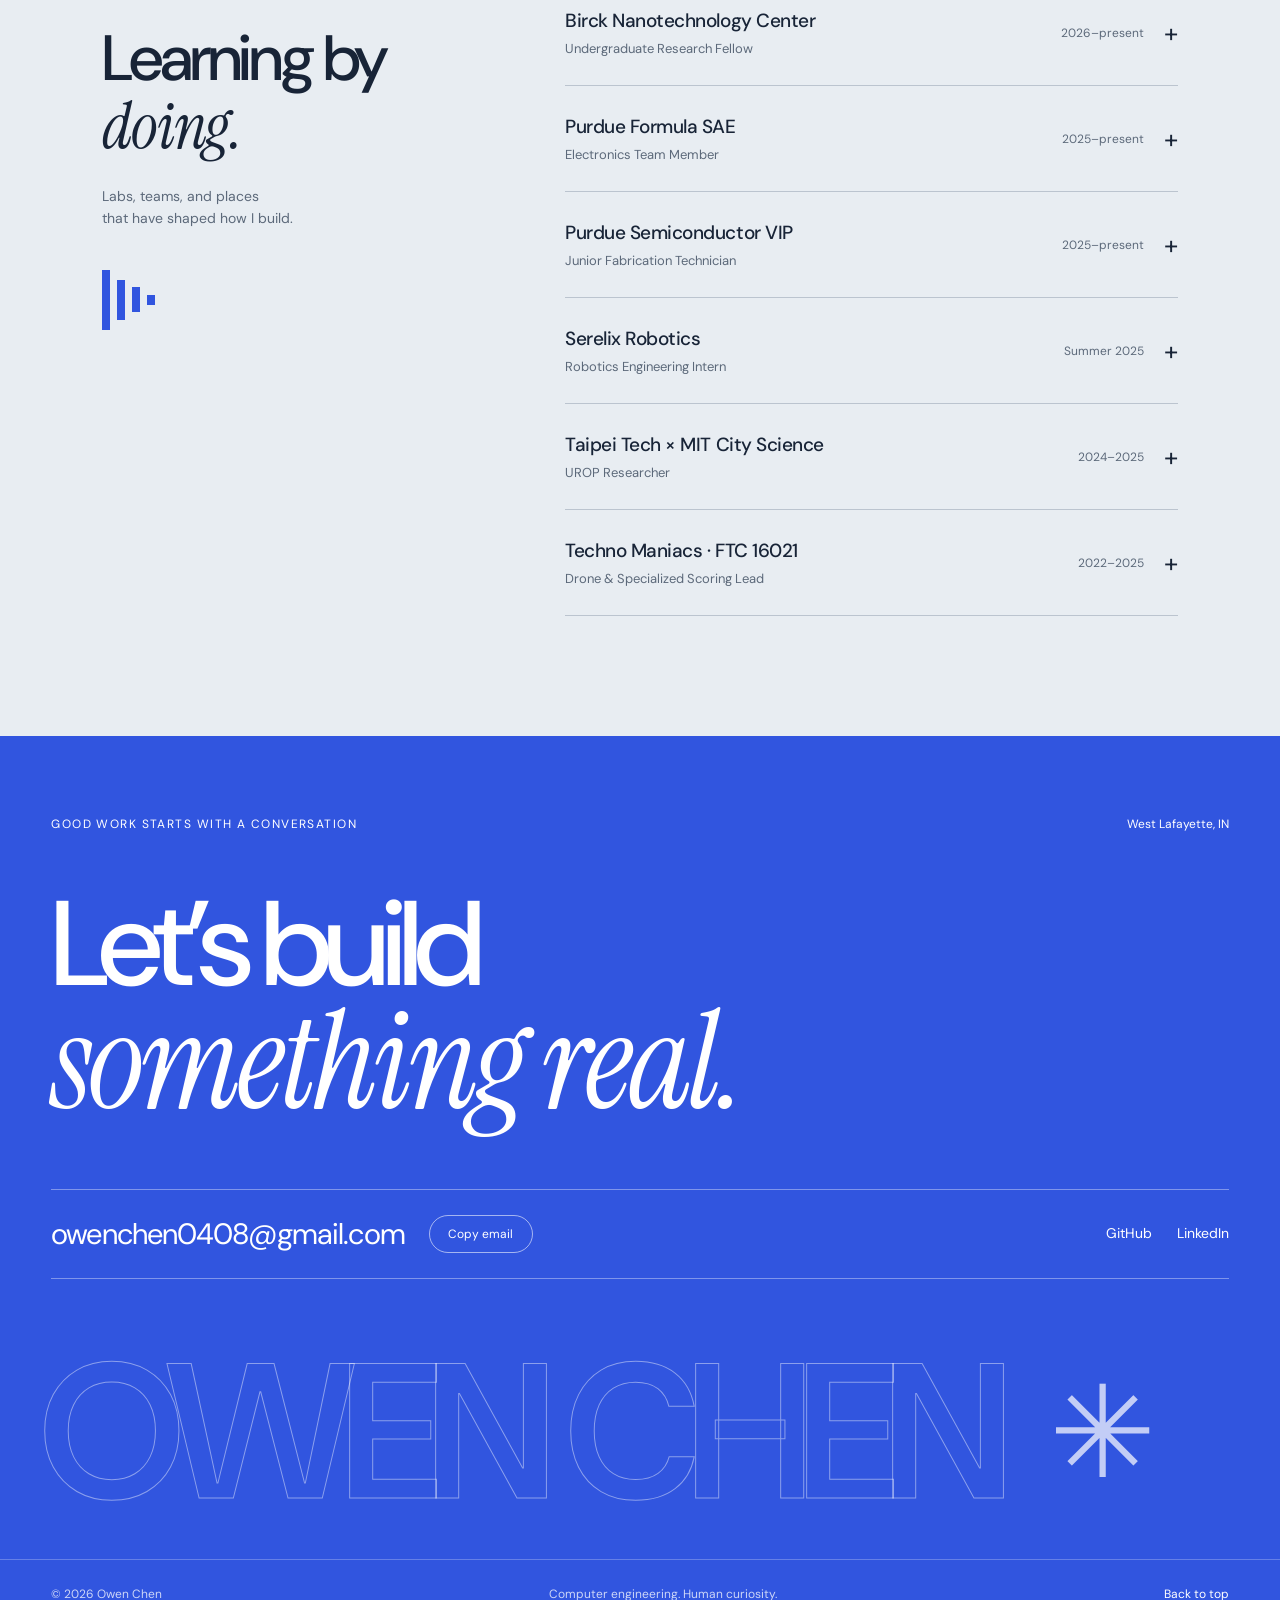
==== commit 88c1ace4: "Rebuild portfolio with editorial design and coordinated motion" ====
--- a/index.html
+++ b/index.html
@@ -1,496 +1,2 @@
-<!doctype html>
-<html lang="en">
-<head>
-  <meta charset="utf-8">
-  <meta name="viewport" content="width=device-width, initial-scale=1">
-  <meta name="description" content="Owen Chen is a Purdue computer engineering student building semiconductor measurement systems, robots, embedded controls, and the hardware that connects them.">
-  <meta name="theme-color" content="#07090d">
-  <title>Owen Chen — Computer Engineer</title>
-  <link rel="icon" type="image/svg+xml" href="data:image/svg+xml,%3Csvg xmlns='http://www.w3.org/2000/svg' viewBox='0 0 64 64'%3E%3Crect width='64' height='64' rx='14' fill='%2307090d'/%3E%3Cpath d='M14 32c0-11 7-19 18-19s18 8 18 19-7 19-18 19-18-8-18-19Z' fill='none' stroke='%23d9a84e' stroke-width='5'/%3E%3Ccircle cx='32' cy='32' r='5' fill='%232d6cff'/%3E%3C/svg%3E">
-  <link rel="preconnect" href="https://fonts.googleapis.com">
-  <link rel="preconnect" href="https://fonts.gstatic.com" crossorigin>
-  <link href="https://fonts.googleapis.com/css2?family=Geist:wght@400;500;600;700;800;900&amp;family=Geist+Mono:wght@400;500;600&amp;display=swap" rel="stylesheet">
-  <link rel="stylesheet" href="style.css">
-  <script defer src="lab-engine.js"></script>
-  <script defer src="app.js"></script>
-</head>
-<body>
-  <a class="skip-link" href="#main">Skip to content</a>
-  <div class="page-progress" aria-hidden="true"><span></span></div>
-  <div class="page-grain" aria-hidden="true"></div>
-
-  <header class="site-header">
-    <nav class="site-nav shell" aria-label="Primary navigation">
-      <a class="wordmark" href="#top" data-nav aria-label="Owen Chen, home">
-        <span class="wordmark-core">OC</span>
-        <span class="wordmark-label">Computer engineer</span>
-      </a>
-      <div class="nav-links">
-        <a href="#work" data-nav>Systems</a>
-        <a href="#experience" data-nav>Experience</a>
-        <a href="#toolchain" data-nav>Toolchain</a>
-        <a href="#contact" data-nav>Contact</a>
-      </div>
-      <div class="nav-actions">
-        <button id="command-open" class="nav-button" type="button" aria-haspopup="dialog" aria-controls="command-dialog">
-          Navigate <kbd>⌘K</kbd>
-        </button>
-        <button id="motion-toggle" class="nav-button motion-toggle" type="button" aria-pressed="false" aria-label="Turn motion off">Motion on</button>
-      </div>
-    </nav>
-  </header>
-
-  <main id="main">
-    <section id="top" class="hero-lab" data-lab-root>
-      <div class="lab-stage">
-        <canvas id="lab-canvas" aria-hidden="true"></canvas>
-        <div class="lab-grid" aria-hidden="true"></div>
-        <div class="lab-aperture" aria-hidden="true"><span></span><i></i></div>
-
-        <div class="lab-interface shell">
-          <div class="hero-copy">
-            <div class="hero-kicker">
-              <span>Computer engineering</span>
-              <span>Purdue University</span>
-              <span>West Lafayette, IN</span>
-            </div>
-            <h1 aria-label="Owen Chen">
-              <span class="name-line name-owen">Owen</span>
-              <span class="name-line name-chen">Chen</span>
-            </h1>
-            <p class="hero-thesis">I build at the edge of <strong>hardware &amp; intelligence.</strong></p>
-            <p class="hero-intro">I turn difficult physical systems into measurable ones—from semiconductor surfaces to robots, embedded controls, and the instrumentation between them.</p>
-            <div class="hero-actions">
-              <a class="action action-primary" href="#work">Explore the systems</a>
-              <a class="action action-secondary" href="mailto:owenchen0408@gmail.com">Start a conversation</a>
-            </div>
-          </div>
-
-          <figure class="specimen" data-lab-specimen>
-            <div class="specimen-halo" aria-hidden="true"></div>
-            <div class="specimen-window">
-              <img id="lab-specimen-image" src="assets/photos/cleanroom.jpg" alt="Owen Chen and a colleague in cleanroom PPE beside semiconductor imaging equipment" width="1582" height="1187" fetchpriority="high">
-              <div class="specimen-glass" aria-hidden="true"></div>
-              <div class="specimen-crosshair" aria-hidden="true"><span></span><i></i></div>
-            </div>
-            <figcaption>
-              <span id="lab-specimen-caption">Cleanroom characterization · Purdue</span>
-              <span id="lab-specimen-medium">Surface / spectrum / electrical trace</span>
-            </figcaption>
-          </figure>
-
-          <aside class="domain-console" aria-label="Explore engineering domains">
-            <div class="console-heading">
-              <span>Domain selector</span>
-              <span class="console-pulse" aria-hidden="true"></span>
-            </div>
-            <div class="domain-controls" role="group" aria-label="Choose an engineering domain">
-              <button type="button" data-domain="sensing" aria-pressed="true">
-                <strong>Sensing</strong>
-                <small>Metrology · characterization</small>
-              </button>
-              <button type="button" data-domain="intelligence" aria-pressed="false">
-                <strong>Intelligence</strong>
-                <small>Models · analysis · decisions</small>
-              </button>
-              <button type="button" data-domain="control" aria-pressed="false">
-                <strong>Control</strong>
-                <small>Kinematics · embedded loops</small>
-              </button>
-              <button type="button" data-domain="fabrication" aria-pressed="false">
-                <strong>Fabrication</strong>
-                <small>PCBs · prototypes · mechanisms</small>
-              </button>
-            </div>
-            <div class="domain-readout" aria-live="polite">
-              <span id="lab-status-label">Sensing</span>
-              <p id="lab-status">Characterization turns a surface, spectrum, or electrical trace into evidence.</p>
-              <a id="lab-related-link" href="#project-semiconductor-story">Enter related system</a>
-            </div>
-          </aside>
-
-          <div class="hero-index" aria-label="Portfolio status">
-            <span>Available for engineering opportunities</span>
-            <span>English / 中文</span>
-            <a href="https://github.com/oweche" target="_blank" rel="noreferrer">GitHub</a>
-          </div>
-          <a class="scroll-cue" href="#proof"><span>Scroll to disassemble</span><i aria-hidden="true"></i></a>
-        </div>
-      </div>
-    </section>
-
-    <section id="proof" class="proof-section">
-      <div class="shell proof-intro" data-reveal>
-        <p class="section-label">Measured work</p>
-        <p class="proof-statement">Careful measurement should end in a decision. A design should survive contact with hardware.</p>
-      </div>
-      <div class="proof-grid shell" aria-label="Selected engineering metrics">
-        <article data-reveal>
-          <strong data-counter="30">30</strong>
-          <span>ESP32 development boards characterized</span>
-        </article>
-        <article data-reveal>
-          <strong data-counter="5">5</strong>
-          <span>suppliers compared through a common workflow</span>
-        </article>
-        <article data-reveal>
-          <strong data-counter="25" data-suffix="%">25%</strong>
-          <span>reduction in robot point-to-point wiring</span>
-        </article>
-        <article data-reveal>
-          <strong data-counter="9">9</strong>
-          <span>pressure-sensing channels on one custom PCB</span>
-        </article>
-      </div>
-    </section>
-
-    <section id="work" class="work-section">
-      <div class="shell section-intro section-intro-light" data-reveal>
-        <p class="section-label">Selected systems</p>
-        <h2>Built to move.<br>Built to measure.</h2>
-        <p>Four systems, presented through the decisions that made them work.</p>
-      </div>
-
-      <div class="project-filter shell" data-reveal>
-        <div role="group" aria-label="Filter projects">
-          <button type="button" data-filter="all" aria-pressed="true">All systems</button>
-          <button type="button" data-filter="robotics" aria-pressed="false">Robotics</button>
-          <button type="button" data-filter="research" aria-pressed="false">Research</button>
-          <button type="button" data-filter="hardware" aria-pressed="false">Hardware</button>
-        </div>
-        <span id="project-count" aria-live="polite">4 systems</span>
-      </div>
-
-      <div class="system-stories shell">
-        <article id="project-bipedal-story" class="system-story story-cobalt" data-category="robotics hardware" data-reveal>
-          <div class="story-media" data-parallax-media>
-            <img src="assets/photos/robot-city.jpg" alt="Bipedal city transport robot mounted on a test rig in the lab" width="1600" height="1200" loading="lazy">
-            <button class="photo-open" type="button" data-photo="assets/photos/robot-city.jpg" data-caption="Bipedal city transport robot on a laboratory test rig">Expand image</button>
-            <div class="media-coordinates" aria-hidden="true"><span>Motion</span><span>Control</span></div>
-          </div>
-          <div class="story-copy">
-            <p class="story-discipline">Robotics · control · power distribution</p>
-            <h3>Bipedal city transport robot</h3>
-            <p class="story-lede">A wheeled-bipedal platform designed to dock into a quadruped when the system needs more static stability.</p>
-            <dl class="story-evidence">
-              <div><dt>Built</dt><dd>Prototype and full-scale mechanism</dd></div>
-              <div><dt>Modeled</dt><dd>Inverse kinematics, LQR, and MPC in MuJoCo</dd></div>
-              <div><dt>Integrated</dt><dd>Two-layer power and CAN-bus PCB</dd></div>
-              <div><dt>Result</dt><dd>25% reduction in point-to-point wiring</dd></div>
-            </dl>
-            <button class="story-open" type="button" data-project="bipedal">Open engineering field notes</button>
-          </div>
-          <div class="story-signal" aria-hidden="true"><span></span><i></i><b></b></div>
-        </article>
-
-        <article id="project-semiconductor-story" class="system-story story-gold" data-category="research hardware" data-reveal>
-          <div class="story-media" data-parallax-media>
-            <img src="assets/photos/cleanroom.jpg" alt="Owen Chen and a colleague in cleanroom PPE beside semiconductor imaging equipment" width="1582" height="1187" loading="lazy">
-            <button class="photo-open" type="button" data-photo="assets/photos/cleanroom.jpg" data-caption="Cleanroom characterization work beside semiconductor imaging equipment">Expand image</button>
-            <div class="media-coordinates" aria-hidden="true"><span>Surface</span><span>Spectrum</span></div>
-          </div>
-          <div class="story-copy">
-            <p class="story-discipline">Reliability · metrology · research</p>
-            <h3>Semiconductor reliability</h3>
-            <p class="story-lede">Repeatable accelerated-aging and measurement procedures that connect electrical stress to optical and surface evidence.</p>
-            <dl class="story-evidence">
-              <div><dt>Protocol</dt><dd>High Temperature Gate Bias aligned with AEC-Q101 guidance</dd></div>
-              <div><dt>Electrical</dt><dd>Keithley source-measure units</dd></div>
-              <div><dt>Optical</dt><dd>FTIR and white-light spectroscopy</dd></div>
-              <div><dt>Surface</dt><dd>Keyence VK-X3000 laser profilometry</dd></div>
-            </dl>
-            <button class="story-open" type="button" data-project="semiconductor">Open engineering field notes</button>
-          </div>
-          <div class="story-signal" aria-hidden="true"><span></span><i></i><b></b></div>
-        </article>
-
-        <article id="project-prototype-story" class="system-story story-white" data-category="robotics hardware" data-reveal>
-          <div class="story-media" data-parallax-media>
-            <img src="assets/photos/robot-prototype.jpg" alt="Close-up of Owen's compact white bipedal robot prototype on a workbench" width="900" height="1200" loading="lazy">
-            <button class="photo-open" type="button" data-photo="assets/photos/robot-prototype.jpg" data-caption="Compact bipedal prototype on the workbench">Expand image</button>
-            <div class="media-coordinates" aria-hidden="true"><span>Build</span><span>Iterate</span></div>
-          </div>
-          <div class="story-copy">
-            <p class="story-discipline">Prototype · mechatronics · packaging</p>
-            <h3>Compact bipedal prototype</h3>
-            <p class="story-lede">A smaller physical platform for testing geometry, actuation, belt drives, electronics packaging, and mobility concepts before committing to full scale.</p>
-            <dl class="story-evidence">
-              <div><dt>Method</dt><dd>Rapid 3D-printed iteration</dd></div>
-              <div><dt>Constraint</dt><dd>Compact electromechanical packaging</dd></div>
-              <div><dt>Purpose</dt><dd>Bench validation before full-scale integration</dd></div>
-            </dl>
-            <button class="story-open" type="button" data-project="prototype">Open engineering field notes</button>
-          </div>
-          <div class="story-signal" aria-hidden="true"><span></span><i></i><b></b></div>
-        </article>
-
-        <article id="project-ftc-story" class="system-story story-cobalt" data-category="robotics hardware" data-reveal>
-          <div class="story-media" data-parallax-media>
-            <img src="assets/photos/ftc-team.jpg" alt="FTC Team 16021 Techno Maniacs with its competition robot and trophy" width="1600" height="1200" loading="lazy">
-            <button class="photo-open" type="button" data-photo="assets/photos/ftc-team.jpg" data-caption="FTC Team 16021 with its competition robot and trophy">Expand image</button>
-            <div class="media-coordinates" aria-hidden="true"><span>Compete</span><span>Lead</span></div>
-          </div>
-          <div class="story-copy">
-            <p class="story-discipline">Competition · leadership · controls</p>
-            <h3>Techno Maniacs 16021</h3>
-            <p class="story-lede">Mechanical and controls integration for a drone-scoring system built to perform under match pressure.</p>
-            <dl class="story-evidence">
-              <div><dt>Controls</dt><dd>Java-based actuator control</dd></div>
-              <div><dt>Manufacturing</dt><dd>Fusion 360 CAM and CNC machining</dd></div>
-              <div><dt>Result</dt><dd>About 20% more maximum scoring capacity</dd></div>
-              <div><dt>Awards</dt><dd>Winning Alliance 2024 · Inspire Award 3rd Place 2025</dd></div>
-            </dl>
-            <button class="story-open" type="button" data-project="ftc">Open engineering field notes</button>
-          </div>
-          <div class="story-signal" aria-hidden="true"><span></span><i></i><b></b></div>
-        </article>
-      </div>
-    </section>
-
-    <section id="experience" class="experience-section">
-      <div class="shell section-intro" data-reveal>
-        <p class="section-label">Experience</p>
-        <h2>Inside the work.</h2>
-        <p>Research, prototyping, and controls work across cleanrooms, rehabilitation hardware, urban robotics, and motorsport.</p>
-      </div>
-
-      <div class="experience-stack shell">
-        <article class="experience-entry" data-reveal>
-          <div class="organization-mark"><img src="assets/logos/purdue-official.png" alt="Purdue University"></div>
-          <div class="experience-primary">
-            <p>Birck Nanotechnology Center · Purdue University</p>
-            <h3>Summer Undergraduate Research Fellow</h3>
-          </div>
-          <p class="experience-summary">Building repeatable measurement systems for electronic component analysis across optical spectroscopy, laser profilometry, and Python-based statistical pipelines.</p>
-          <div class="experience-time"><span>2026 — Present</span><small>Metrology · Python · Surface analysis</small></div>
-          <button class="experience-toggle" type="button" aria-expanded="false" aria-controls="experience-detail-1">View evidence</button>
-          <div id="experience-detail-1" class="experience-detail" hidden>
-            <p>Standardized UV-Vis-NIR and laser-profilometry workflows across 30 ESP32 development boards from five suppliers, with Python pipelines for supplier-level comparison.</p>
-          </div>
-        </article>
-
-        <article class="experience-entry" data-reveal>
-          <div class="organization-mark organization-mark-wide"><img src="assets/logos/serelix-official.png" alt="Serelix Robotics"></div>
-          <div class="experience-primary">
-            <p>Serelix Robotics</p>
-            <h3>Engineering Intern</h3>
-          </div>
-          <p class="experience-summary">Designed a tunable 3D-printed foot interface and a nine-channel pressure-sensing PCB for a post-stroke rehabilitation exoskeleton.</p>
-          <div class="experience-time"><span>Summer 2025</span><small>KiCad · PCB design · Rapid prototyping</small></div>
-          <button class="experience-toggle" type="button" aria-expanded="false" aria-controls="experience-detail-2">View evidence</button>
-          <div id="experience-detail-2" class="experience-detail" hidden>
-            <p>Created a parametric TPU foot interface with region-specific lattice geometry and a nine-channel ADS124S08 pressure-sensing PCB.</p>
-          </div>
-        </article>
-
-        <article class="experience-entry" data-reveal>
-          <div class="organization-mark organization-mark-wide"><img src="assets/logos/city-science-official.png" alt="MIT City Science"></div>
-          <div class="experience-primary">
-            <p>Taipei Tech × MIT City Science Lab</p>
-            <h3>UROP Researcher</h3>
-          </div>
-          <p class="experience-summary">Built a wheeled-bipedal robot that could dock into a quadruped, then developed its kinematics, control simulations, and power/CAN distribution board.</p>
-          <div class="experience-time"><span>2024 — 2025</span><small>Robotics · Control systems · CAN bus</small></div>
-          <button class="experience-toggle" type="button" aria-expanded="false" aria-controls="experience-detail-3">View evidence</button>
-          <div id="experience-detail-3" class="experience-detail" hidden>
-            <p>Implemented inverse kinematics, simulated LQR and MPC strategies in MuJoCo, and designed a two-layer power and CAN-bus distribution PCB.</p>
-          </div>
-        </article>
-
-        <article class="experience-entry" data-reveal>
-          <div class="organization-mark"><img src="assets/logos/purdue-official.png" alt="Purdue University"></div>
-          <div class="experience-primary">
-            <p>Purdue Formula SAE</p>
-            <h3>Electronics Team Member</h3>
-          </div>
-          <p class="experience-summary">Developing electronic throttle-body control logic and validation procedures for a MoTeC M150 ECU, plus wiring harnesses for a custom Yamaha R6 engine-dynamometer setup.</p>
-          <div class="experience-time"><span>2025 — Present</span><small>ECU · Validation · Harnesses</small></div>
-          <button class="experience-toggle" type="button" aria-expanded="false" aria-controls="experience-detail-4">View evidence</button>
-          <div id="experience-detail-4" class="experience-detail" hidden>
-            <p>Working on throttle-body logic, validation procedures, and documented engine-dynamometer wiring around a MoTeC M150 and Yamaha R6.</p>
-          </div>
-        </article>
-      </div>
-    </section>
-
-    <section id="toolchain" class="toolchain-section">
-      <div class="shell section-intro section-intro-light" data-reveal>
-        <p class="section-label">Toolchain</p>
-        <h2>One system.<br>Many instruments.</h2>
-        <p>Search the working stack and inspect how each tool fits into code, controls, CAD, hardware, or metrology.</p>
-      </div>
-
-      <div class="tool-workbench shell" data-reveal>
-        <div class="tool-controls">
-          <label class="tool-search" for="tool-search">
-            <span>Find a tool</span>
-            <input id="tool-search" type="search" placeholder="Python, ROS 2, Keyence…" autocomplete="off">
-          </label>
-          <div class="tool-filters" role="group" aria-label="Filter toolchain">
-            <button type="button" data-tool-filter="all" aria-pressed="true">All</button>
-            <button type="button" data-tool-filter="code" aria-pressed="false">Code</button>
-            <button type="button" data-tool-filter="controls" aria-pressed="false">Controls</button>
-            <button type="button" data-tool-filter="cad" aria-pressed="false">CAD</button>
-            <button type="button" data-tool-filter="hardware" aria-pressed="false">Hardware</button>
-            <button type="button" data-tool-filter="metrology" aria-pressed="false">Metrology</button>
-          </div>
-        </div>
-
-        <div class="tool-layout">
-          <div class="tool-constellation" aria-label="Engineering tools">
-            <button class="tool-node" type="button" data-tool="Python" data-tool-category="code"><img src="assets/logos/python.svg" alt=""><span>Python</span></button>
-            <button class="tool-node" type="button" data-tool="C" data-tool-category="code"><img src="assets/logos/c.svg" alt=""><span>C</span></button>
-            <button class="tool-node" type="button" data-tool="C++" data-tool-category="code"><img src="assets/logos/cplusplus.svg" alt=""><span>C++</span></button>
-            <button class="tool-node" type="button" data-tool="Java" data-tool-category="code"><img src="assets/logos/java.svg" alt=""><span>Java</span></button>
-            <button class="tool-node" type="button" data-tool="MATLAB" data-tool-category="code"><img src="assets/logos/matlab.svg" alt=""><span>MATLAB</span></button>
-            <button class="tool-node" type="button" data-tool="SystemVerilog" data-tool-category="code"><i>SV</i><span>SystemVerilog</span></button>
-            <button class="tool-node" type="button" data-tool="Verilog" data-tool-category="code"><i>V</i><span>Verilog</span></button>
-            <button class="tool-node" type="button" data-tool="ROS 2" data-tool-category="controls"><img src="assets/logos/ros.svg" alt=""><span>ROS 2</span></button>
-            <button class="tool-node" type="button" data-tool="Git" data-tool-category="code"><img src="assets/logos/git.svg" alt=""><span>Git</span></button>
-            <button class="tool-node" type="button" data-tool="GitHub" data-tool-category="code"><img src="assets/logos/github.svg" alt=""><span>GitHub</span></button>
-            <button class="tool-node" type="button" data-tool="Linux" data-tool-category="code"><img src="assets/logos/linux.svg" alt=""><span>Linux</span></button>
-            <button class="tool-node" type="button" data-tool="Visual Studio Code" data-tool-category="code"><img src="assets/logos/vscode.svg" alt=""><span>VS Code</span></button>
-            <button class="tool-node" type="button" data-tool="Jupyter" data-tool-category="code"><img src="assets/logos/jupyter.svg" alt=""><span>Jupyter</span></button>
-            <button class="tool-node" type="button" data-tool="NumPy" data-tool-category="code"><img src="assets/logos/numpy.svg" alt=""><span>NumPy</span></button>
-            <button class="tool-node" type="button" data-tool="Pandas" data-tool-category="code"><img src="assets/logos/pandas.svg" alt=""><span>Pandas</span></button>
-            <button class="tool-node" type="button" data-tool="Windows" data-tool-category="code"><img src="assets/logos/windows.svg" alt=""><span>Windows</span></button>
-            <button class="tool-node" type="button" data-tool="ThinLinc" data-tool-category="code"><i>TL</i><span>ThinLinc</span></button>
-
-            <button class="tool-node" type="button" data-tool="SolidWorks" data-tool-category="cad"><i>SW</i><span>SolidWorks</span></button>
-            <button class="tool-node" type="button" data-tool="Siemens NX" data-tool-category="cad"><img src="assets/logos/siemens.svg" alt=""><span>Siemens NX</span></button>
-            <button class="tool-node" type="button" data-tool="Fusion 360" data-tool-category="cad"><img src="assets/logos/autodesk.svg" alt=""><span>Fusion 360</span></button>
-            <button class="tool-node" type="button" data-tool="G-code" data-tool-category="cad"><i>G</i><span>G-code</span></button>
-            <button class="tool-node" type="button" data-tool="LTspice" data-tool-category="hardware"><img src="assets/logos/ltspice.svg" alt=""><span>LTspice</span></button>
-            <button class="tool-node" type="button" data-tool="Altium Designer" data-tool-category="hardware"><i>AD</i><span>Altium</span></button>
-            <button class="tool-node" type="button" data-tool="KiCad" data-tool-category="hardware"><img src="assets/logos/kicad.svg" alt=""><span>KiCad</span></button>
-            <button class="tool-node" type="button" data-tool="Raspberry Pi Pico / RP2040" data-tool-category="hardware"><img src="assets/logos/raspberrypi.svg" alt=""><span>RP2040</span></button>
-            <button class="tool-node" type="button" data-tool="ESP32 / ESP32-DevKitC" data-tool-category="hardware"><img src="assets/logos/espressif.svg" alt=""><span>ESP32</span></button>
-            <button class="tool-node" type="button" data-tool="Teensy" data-tool-category="hardware"><i>T</i><span>Teensy</span></button>
-
-            <button class="tool-node" type="button" data-tool="Isaac Gym" data-tool-category="controls"><img src="assets/logos/nvidia.svg" alt=""><span>Isaac Gym</span></button>
-            <button class="tool-node" type="button" data-tool="Pinocchio" data-tool-category="controls"><i>PIN</i><span>Pinocchio</span></button>
-            <button class="tool-node" type="button" data-tool="OSQP" data-tool-category="controls"><i>OS</i><span>OSQP</span></button>
-
-            <button class="tool-node" type="button" data-tool="LabVIEW" data-tool-category="metrology"><img src="assets/logos/labview.svg" alt=""><span>LabVIEW</span></button>
-            <button class="tool-node" type="button" data-tool="NI Vision / NI-IMAQdx / NI MAX" data-tool-category="metrology"><img src="assets/logos/labview.svg" alt=""><span>NI Vision</span></button>
-            <button class="tool-node" type="button" data-tool="Keyence VK-X-3000 / VHX-7000" data-tool-category="metrology"><i>K</i><span>Keyence</span></button>
-            <button class="tool-node" type="button" data-tool="Cary 6000i / Lambda 950" data-tool-category="metrology"><i>UV</i><span>UV-Vis-NIR</span></button>
-            <button class="tool-node" type="button" data-tool="HAPSITE ER" data-tool-category="metrology"><i>ER</i><span>HAPSITE ER</span></button>
-            <button class="tool-node" type="button" data-tool="GigE Vision" data-tool-category="metrology"><i>GV</i><span>GigE Vision</span></button>
-          </div>
-
-          <aside id="tool-detail" class="tool-detail" aria-live="polite">
-            <span id="tool-detail-category">System overview</span>
-            <strong id="tool-detail-name">Inspect the stack</strong>
-            <p id="tool-detail-copy">Choose a tool to see where it fits in the engineering workflow.</p>
-          </aside>
-        </div>
-      </div>
-
-      <aside class="education-card shell" data-reveal>
-        <div class="education-sigil" aria-hidden="true"><span></span><i></i></div>
-        <img src="assets/logos/purdue-official.png" alt="Purdue University">
-        <div>
-          <p>B.S. Computer Engineering</p>
-          <h3>Purdue University</h3>
-        </div>
-        <p>Dean’s List &amp; Semester Honors<br>Expected May 2028</p>
-      </aside>
-    </section>
-  </main>
-
-  <footer id="contact" class="contact-section">
-    <div class="contact-orbit" aria-hidden="true"><span></span><i></i><b></b></div>
-    <div class="shell contact-inner" data-reveal>
-      <p class="section-label">Contact</p>
-      <h2>Bring me the<br><em>hard problem.</em></h2>
-      <p>Research, embedded systems, robotics, hardware validation, or an ambitious build that crosses all four.</p>
-      <div class="contact-actions">
-        <a class="contact-email" href="mailto:owenchen0408@gmail.com">owenchen0408@gmail.com</a>
-        <button id="copy-email" type="button">Copy email</button>
-        <span id="copy-status" class="sr-only" aria-live="polite"></span>
-      </div>
-      <div class="contact-links">
-        <a href="https://github.com/oweche" target="_blank" rel="noreferrer">GitHub</a>
-        <a href="https://www.linkedin.com/in/owen-chen-aab061216/" target="_blank" rel="noreferrer">LinkedIn</a>
-        <a href="https://owenchen.org" target="_blank" rel="noreferrer">Archive</a>
-      </div>
-      <div class="footer-meta"><span>© 2026 Owen Chen</span><span>Designed as a kinetic engineering portfolio</span></div>
-    </div>
-  </footer>
-
-  <button id="back-to-top" class="back-to-top" type="button" aria-label="Back to top">Top</button>
-
-  <dialog id="command-dialog" class="command-dialog" aria-labelledby="command-title">
-    <form method="dialog"><button class="dialog-close" aria-label="Close quick navigation">Close</button></form>
-    <div class="command-inner">
-      <p class="section-label">Quick navigation</p>
-      <h2 id="command-title">Go somewhere useful.</h2>
-      <label for="command-search"><span class="sr-only">Search destinations</span><input id="command-search" type="search" placeholder="Search sections and systems…" autocomplete="off"></label>
-      <div id="command-results" class="command-results">
-        <a href="#top" data-command-label="home kinetic laboratory owen chen">Opening laboratory</a>
-        <a href="#work" data-command-label="systems work projects robotics semiconductor">Selected systems</a>
-        <a href="#experience" data-command-label="experience research internships">Experience</a>
-        <a href="#toolchain" data-command-label="toolchain skills software hardware cad metrology">Toolchain</a>
-        <a href="#contact" data-command-label="contact email github linkedin">Contact</a>
-      </div>
-      <p class="command-hint"><kbd>↑</kbd><kbd>↓</kbd> navigate · <kbd>Enter</kbd> open · <kbd>Esc</kbd> close</p>
-    </div>
-  </dialog>
-
-  <dialog id="photo-dialog" class="photo-dialog" aria-labelledby="photo-caption">
-    <button id="photo-close" class="dialog-close" type="button" aria-label="Close enlarged photo">Close</button>
-    <figure><img id="photo-image" src="assets/photos/robot-city.jpg" alt=""><figcaption id="photo-caption"></figcaption></figure>
-  </dialog>
-
-  <dialog id="project-dialog" class="project-dialog" aria-labelledby="project-dialog-title">
-    <button id="dialog-close" class="dialog-close" type="button" aria-label="Close project details">Close</button>
-    <div id="dialog-content"></div>
-  </dialog>
-
-  <template id="project-bipedal">
-    <article class="dialog-project">
-      <p class="story-discipline">Taipei Tech × MIT City Science Lab</p>
-      <h2 id="project-dialog-title">Bipedal city transport robot</h2>
-      <img src="assets/photos/robot-city.jpg" alt="Bipedal city transport robot on a laboratory test rig">
-      <div class="dialog-grid">
-        <p>Designed and built a prototype and full-scale wheeled-bipedal robot with a docking mechanism that reconfigured the system into a quadruped for improved static stability.</p>
-        <ul><li>Inverse kinematics for height and pose control</li><li>LQR and MPC simulations in MuJoCo</li><li>Two-layer power and CAN-bus PCB</li><li>25% reduction in point-to-point wiring</li></ul>
-      </div>
-    </article>
-  </template>
-  <template id="project-semiconductor">
-    <article class="dialog-project">
-      <p class="story-discipline">Birck Nanotechnology Center</p>
-      <h2>Semiconductor reliability</h2>
-      <img src="assets/photos/cleanroom.jpg" alt="Owen Chen and a colleague in cleanroom PPE beside semiconductor imaging equipment">
-      <div class="dialog-grid">
-        <p>Developed and executed a High Temperature Gate Bias accelerated-aging protocol for onsemi power MOSFETs, aligning procedures with AEC-Q101 guidance.</p>
-        <ul><li>Keithley source-measure units</li><li>FTIR and white-light spectroscopy</li><li>Keyence VK-X3000 laser profilometry</li><li>Repeatable measurement procedures</li></ul>
-      </div>
-    </article>
-  </template>
-  <template id="project-prototype">
-    <article class="dialog-project">
-      <p class="story-discipline">Fast physical iteration</p>
-      <h2>Compact bipedal prototype</h2>
-      <img src="assets/photos/robot-prototype.jpg" alt="Close-up of the compact bipedal robot prototype">
-      <div class="dialog-grid">
-        <p>The smaller platform made it possible to test mechanical proportions, motor placement, belt drives, and electronics packaging before committing to the full-scale system.</p>
-        <ul><li>Rapid 3D-printed iteration</li><li>Compact electromechanical packaging</li><li>Bench testing for mobility concepts</li></ul>
-      </div>
-    </article>
-  </template>
-  <template id="project-ftc">
-    <article class="dialog-project">
-      <p class="story-discipline">FIRST Tech Challenge · Team 16021</p>
-      <h2>Techno Maniacs</h2>
-      <img src="assets/photos/ftc-team.jpg" alt="FTC Team 16021 with its competition robot and trophy">
-      <div class="dialog-grid">
-        <p>Led the mechanical and controls integration of a drone-scoring subsystem, increasing maximum scoring capacity by about 20% and implementing Java-based actuator controls.</p>
-        <ul><li>Winning Alliance, 2024 New England Invitational</li><li>3rd Place Inspire Award, 2025 New England Invitational</li><li>CNC machining with Fusion 360 CAM</li></ul>
-      </div>
-    </article>
-  </template>
-</body>
-</html>
+<!DOCTYPE html><html lang="en"><head><meta charSet="utf-8"/><meta name="viewport" content="width=device-width, initial-scale=1"/><link rel="stylesheet" href="/_next/static/css/index.Cr028WN7.css" data-rsc-css-href="/_next/static/css/index.Cr028WN7.css" data-precedence="vite-rsc/importer-resources"/><link rel="modulepreload" fetchPriority="low" href="/_next/static/chunks/index-CHyOzIep.js"/><script src="/_next/static/chunks/rolldown-runtime-C60lm6uB.js" type="module" async=""></script><script src="/_next/static/chunks/framework-D_rUT4EX.js" type="module" async=""></script><link rel="modulepreload" href="/_next/static/chunks/layout-segment-context-BfrHrZAe.js" crossorigin=""/><link rel="modulepreload" href="/_next/static/chunks/page-DAUfkNLX.js" crossorigin=""/><title>Owen Chen — Computer Engineer</title><meta name="description" content="Portfolio of Owen Chen, a Purdue computer engineering student working across semiconductor research, robotics, embedded systems, and hardware validation."/><link rel="icon" href="/favicon.svg"/><script>Object.assign(((self[Symbol.for("vinext.navigationRuntime")]??={bootstrap:{routeManifest:null},functions:{}}).bootstrap.rsc??={rsc:[]}),{params:{},nav:{"pathname":"/","searchParams":[]}})</script><link rel="modulepreload" href="/_next/static/chunks/index-CHyOzIep.js" />
+</head><body><a class="skip-link" href="#main">Skip to content</a><div class="reading-progress" aria-hidden="true"></div><header class="header"><a class="brand" href="#home" aria-label="Owen Chen, home"><span class="brand-mark">oc.</span><span>Owen Chen<br/><small>Computer engineering</small></span></a><nav id="primary-navigation" class="nav" aria-label="Primary navigation"><a href="#work">Selected work</a><a href="#about">About</a><a href="#experience">Experience</a></nav><div class="header-actions"><button class="motion-button" aria-pressed="false" title="Toggle animations"><span class="motion-icon" aria-hidden="true"><i></i><i></i><i></i></span>Motion <!-- -->on</button><a class="contact-link" href="mailto:owenchen0408@gmail.com">Let’s talk</a><button class="menu-button" aria-expanded="false" aria-controls="primary-navigation" aria-label="Toggle navigation">Menu</button></div></header><main id="main"><section class="hero" id="home"><div class="hero-meta"><span>Purdue University</span><span>West Lafayette, IN</span></div><h1><span class="title-line">Engineering</span><span class="title-line">beyond the</span><span class="title-line title-serif">screen.</span></h1><div class="hero-collage" aria-label="Owen’s work in research and robotics"><figure class="photo photo-main"><img src="/images/portrait.jpg" alt="Owen Chen operating a Boston Dynamics Spot robot" width="1200" height="900" fetchPriority="high"/><figcaption>Out of the screen. Into the world.</figcaption></figure><figure class="photo photo-small"><img src="/images/cleanroom.jpg" alt="Owen in cleanroom equipment at Purdue’s Birck Nanotechnology Center" width="1582" height="1187"/><figcaption>Birck Nanotechnology Center</figcaption></figure><div class="orbit-stamp" aria-hidden="true"><svg viewBox="0 0 120 120"><defs><path id="stamp-circle" d="M60,60 m-46,0 a46,46 0 1,1 92,0 a46,46 0 1,1 -92,0"></path></defs><text><textPath href="#stamp-circle">HARDWARE · SOFTWARE · REAL WORLD · </textPath></text></svg><span>+</span></div></div><div class="hero-bottom"><p>I’m Owen, a computer engineering student building across robotics, semiconductors, and embedded systems.</p><a class="round-link" href="#work"><span class="scroll-mark" aria-hidden="true"></span>Explore my work</a></div></section><div class="discipline-band" aria-hidden="true"><div><span>Robotics <b>✳</b> Semiconductors <b>✳</b> Embedded systems <b>✳</b> Robotics <b>✳</b> Semiconductors <b>✳</b> Embedded systems <b>✳</b> </span><span>Robotics <b>✳</b> Semiconductors <b>✳</b> Embedded systems <b>✳</b> Robotics <b>✳</b> Semiconductors <b>✳</b> Embedded systems <b>✳</b> </span></div></div><section id="work" class="work" aria-labelledby="work-title"><div class="work-sticky"><div class="section-heading" data-reveal="true"><div><span class="eyebrow">Selected work</span><h2 id="work-title">Ideas meet <em>reality.</em></h2></div><p>Different disciplines.<br/>The same drive to build.</p></div><div class="work-window"><div class="work-track"><button class="project-card project-robot" aria-label="Explore Wheeled-bipedal robotics"><div class="project-image"><img src="/images/robot-city.jpg" alt="The full-scale wheeled-bipedal robot and its mechanical assembly" width="1600" height="1200" loading="lazy"/><span class="project-view">Explore project <span>+</span></span><span class="project-field">Robotics &amp; controls</span></div><div class="project-caption"><div><span class="project-context">Taipei Tech × MIT City Science</span><h3>A robot that finds its balance.</h3><div class="tags"><span>Robotics</span><span>Controls</span><span>KiCad</span><span>CAN</span></div></div><span class="project-year">2024–2025</span></div></button><button class="project-card project-metrology" aria-label="Explore Component characterization"><div class="project-image"><img src="/images/cleanroom.jpg" alt="Owen and a colleague at semiconductor imaging equipment in the cleanroom" width="1600" height="1200" loading="lazy"/><span class="project-view">Explore project <span>+</span></span><span class="project-field">Semiconductors &amp; metrology</span></div><div class="project-caption"><div><span class="project-context">Birck Nanotechnology Center · Purdue</span><h3>Making differences measurable.</h3><div class="tags"><span>Metrology</span><span>Python</span><span>Spectroscopy</span></div></div><span class="project-year">2026–present</span></div></button><button class="project-card project-ftc" aria-label="Explore FTC Team 16021"><div class="project-image"><img src="/images/ftc-team.jpg" alt="The Techno Maniacs robotics team at competition" width="1600" height="1200" loading="lazy"/><span class="project-view">Explore project <span>+</span></span><span class="project-field">Robotics &amp; team leadership</span></div><div class="project-caption"><div><span class="project-context">Techno Maniacs · Acton, MA</span><h3>Built together. Built to compete.</h3><div class="tags"><span>Java</span><span>Mechanical design</span><span>CAM</span></div></div><span class="project-year">2022–2025</span></div></button></div></div><div class="work-bottom"><span class="work-hint">Scroll to explore</span><div class="work-navigation" aria-label="Select featured project"><button class="active" aria-label="Show Wheeled-bipedal robotics" aria-pressed="true"><span></span></button><button class="" aria-label="Show Component characterization" aria-pressed="false"><span></span></button><button class="" aria-label="Show FTC Team 16021" aria-pressed="false"><span></span></button></div><span>Research / build / test / repeat</span></div></div></section><section class="more-work" aria-label="More engineering projects"><span class="eyebrow" data-reveal="true">Also on the bench</span><button class="project-row" data-reveal="true"><span class="project-row-title">Semiconductor reliability</span><span class="project-row-field">Reliability &amp; instrumentation</span><span class="row-plus" aria-hidden="true">+</span></button><button class="project-row" data-reveal="true"><span class="project-row-title">Rehabilitation foot interface</span><span class="project-row-field">Mechatronics &amp; prototyping</span><span class="row-plus" aria-hidden="true">+</span></button><button class="project-row" data-reveal="true"><span class="project-row-title">Formula SAE electronics</span><span class="project-row-field">Embedded systems &amp; validation</span><span class="row-plus" aria-hidden="true">+</span></button></section><section class="about" id="about" aria-labelledby="about-title"><div class="about-photo" data-reveal="true"><img src="/images/robot-prototype.jpg" alt="Owen working beside a wheeled-bipedal robot prototype" loading="lazy" width="1200" height="1604"/><span class="photo-caption">Hands-on, from the beginning.</span><div class="about-sticker" aria-hidden="true">Always<br/><em>building.</em></div></div><div class="about-copy" data-reveal="true"><span class="eyebrow">A little about me</span><h2 id="about-title">I like the space<br/>between <em>disciplines.</em></h2><p class="about-lead">The code. The circuit. The thing that actually moves.</p><p>I’m a computer engineering student at Purdue University. My work connects software with physical systems—from measuring semiconductor surfaces to designing robot controls and pressure-sensing electronics.</p><p>I enjoy taking a question into the lab, making a prototype, and learning from what the hardware does. That’s where the interesting problems tend to be.</p><div class="education"><span>Purdue University</span><strong>B.S. Computer Engineering</strong><span>Expected May 2028 · Dean’s List &amp; Semester Honors</span></div><a class="text-link" href="https://github.com/oweche" target="_blank" rel="noopener noreferrer">Explore my GitHub</a></div></section><section class="toolbox" aria-label="Engineering toolkit"><span class="eyebrow" data-reveal="true">Tools I build with</span><div class="toolbox-grid"><div data-reveal="true"><span class="tool-icon"></span><h3>Code &amp; control</h3><p>Python · C/C++ · Java<br/>MATLAB · MuJoCo · LQR / MPC</p></div><div data-reveal="true"><span class="tool-icon">⊞</span><h3>Design &amp; make</h3><p>KiCad · Fusion 360 · CAM<br/>PCB design · CNC · FDM</p></div><div data-reveal="true"><span class="tool-icon">∿</span><h3>Measure &amp; validate</h3><p>Keithley SMUs · UV-Vis-NIR<br/>FTIR · Profilometry · Statistical analysis</p></div></div></section><section class="experience" id="experience" aria-labelledby="experience-title"><div class="experience-intro" data-reveal="true"><span class="eyebrow">The path so far</span><h2 id="experience-title">Learning by<br/><em>doing.</em></h2><p>Labs, teams, and places<br/>that have shaped how I build.</p><div class="timeline-symbol" aria-hidden="true"><i></i><i></i><i></i><i></i></div></div><div class="experience-list"><details data-reveal="true"><summary><span><strong>Birck Nanotechnology Center</strong><small>Undergraduate Research Fellow</small></span><span class="experience-time">2026–present</span><span class="detail-plus" aria-hidden="true">+</span></summary><p>Semiconductor characterization, component metrology, and Python analysis at Purdue. Earlier research focused on accelerated aging of power MOSFETs.</p></details><details data-reveal="true"><summary><span><strong>Purdue Formula SAE</strong><small>Electronics Team Member</small></span><span class="experience-time">2025–present</span><span class="detail-plus" aria-hidden="true">+</span></summary><p>Throttle control, ECU validation, and Yamaha R6 dynamometer wiring. Turning control requirements into documented, testable hardware.</p></details><details data-reveal="true"><summary><span><strong>Purdue Semiconductor VIP</strong><small>Junior Fabrication Technician</small></span><span class="experience-time">2025–present</span><span class="detail-plus" aria-hidden="true">+</span></summary><p>Cleanliness and integration work in the cleanroom, including statistical process control with the Plasma-Therm Apex SLR ICP-RIE etcher.</p></details><details data-reveal="true"><summary><span><strong>Serelix Robotics</strong><small>Robotics Engineering Intern</small></span><span class="experience-time">Summer 2025</span><span class="detail-plus" aria-hidden="true">+</span></summary><p>Parametric TPU lattice design and a custom nine-channel pressure-sensing PCB for a rehabilitation foot interface.</p></details><details data-reveal="true"><summary><span><strong>Taipei Tech × MIT City Science</strong><small>UROP Researcher</small></span><span class="experience-time">2024–2025</span><span class="detail-plus" aria-hidden="true">+</span></summary><p>Wheeled-bipedal robot development, inverse kinematics, MuJoCo control simulations, and power/CAN board design.</p></details><details data-reveal="true"><summary><span><strong>Techno Maniacs · FTC 16021</strong><small>Drone &amp; Specialized Scoring Lead</small></span><span class="experience-time">2022–2025</span><span class="detail-plus" aria-hidden="true">+</span></summary><p>Mechanical and Java controls integration, CNC manufacturing, and collaboration through multiple seasons of competitive robotics.</p></details></div></section><section class="contact" id="contact" aria-labelledby="contact-title"><div class="contact-top" data-reveal="true"><span class="eyebrow">Good work starts with a conversation</span><span>West Lafayette, IN</span></div><h2 id="contact-title" data-reveal="true">Let’s build<br/><em>something real.</em></h2><div class="contact-bottom" data-reveal="true"><a class="email-link" href="mailto:owenchen0408@gmail.com">owenchen0408@gmail.com</a><button class="copy-button" aria-live="polite">Copy email</button><div class="social-links"><a href="https://github.com/oweche" target="_blank" rel="noopener noreferrer">GitHub</a><a href="https://www.linkedin.com/in/owen-chen-aab061216/" target="_blank" rel="noopener noreferrer">LinkedIn</a></div></div><div class="footer-name" aria-hidden="true"><span>OWEN CHEN</span><span class="footer-star">✳</span></div></section><footer class="footer"><span>© <!-- -->2026<!-- --> Owen Chen</span><span>Computer engineering. Human curiosity.</span><a href="#home">Back to top</a></footer></main><dialog class="project-dialog" aria-labelledby="dialog-title"></dialog><script type="module" src="/_next/static/chunks/index-CHyOzIep.js" id="_R_" async=""></script><script>((self[Symbol.for("vinext.navigationRuntime")]??={bootstrap:{routeManifest:null},functions:{}}).bootstrap.rsc??={rsc:[]}).rsc.push("2:I[\"6d96a706a393\",[],\"Children\",1]\n")</script><script>((self[Symbol.for("vinext.navigationRuntime")]??={bootstrap:{routeManifest:null},functions:{}}).bootstrap.rsc??={rsc:[]}).rsc.push("3:I[\"c62cdf6c893b\",[],\"GlobalErrorBoundary\",1]\n")</script><script>((self[Symbol.for("vinext.navigationRuntime")]??={bootstrap:{routeManifest:null},functions:{}}).bootstrap.rsc??={rsc:[]}).rsc.push("4:I[\"67e979e4f289\",[],\"default\",1]\n")</script><script>((self[Symbol.for("vinext.navigationRuntime")]??={bootstrap:{routeManifest:null},functions:{}}).bootstrap.rsc??={rsc:[]}).rsc.push("5:I[\"c62cdf6c893b\",[],\"ErrorBoundary\",1]\n")</script><script>((self[Symbol.for("vinext.navigationRuntime")]??={bootstrap:{routeManifest:null},functions:{}}).bootstrap.rsc??={rsc:[]}).rsc.push("6:I[\"f5e70acc352a\",[],\"LayoutSegmentProvider\",1]\n")</script><script>((self[Symbol.for("vinext.navigationRuntime")]??={bootstrap:{routeManifest:null},functions:{}}).bootstrap.rsc??={rsc:[]}).rsc.push("7:I[\"6d96a706a393\",[],\"Slot\",1]\n")</script><script>((self[Symbol.for("vinext.navigationRuntime")]??={bootstrap:{routeManifest:null},functions:{}}).bootstrap.rsc??={rsc:[]}).rsc.push("8:I[\"c62cdf6c893b\",[],\"NotFoundBoundary\",1]\n")</script><script>((self[Symbol.for("vinext.navigationRuntime")]??={bootstrap:{routeManifest:null},functions:{}}).bootstrap.rsc??={rsc:[]}).rsc.push("9:I[\"3d2a77ec5ad0\",[],\"AppRouterScrollTarget\",1]\n")</script><script>((self[Symbol.for("vinext.navigationRuntime")]??={bootstrap:{routeManifest:null},functions:{}}).bootstrap.rsc??={rsc:[]}).rsc.push("a:I[\"c62cdf6c893b\",[],\"RedirectBoundary\",1]\n")</script><script>((self[Symbol.for("vinext.navigationRuntime")]??={bootstrap:{routeManifest:null},functions:{}}).bootstrap.rsc??={rsc:[]}).rsc.push(":HL[\"/_next/static/css/index.Cr028WN7.css\",\"style\"     ]\n")</script><script>((self[Symbol.for("vinext.navigationRuntime")]??={bootstrap:{routeManifest:null},functions:{}}).bootstrap.rsc??={rsc:[]}).rsc.push("0:{\"page:/\":\"$L1\",\"layout:/\":[[[\"$\",\"link\",\"css:/_next/static/css/index.Cr028WN7.css\",{\"rel\":\"stylesheet\",\"precedence\":\"vite-rsc/importer-resources\",\"href\":\"/_next/static/css/index.Cr028WN7.css\",\"data-rsc-css-href\":\"/_next/static/css/index.Cr028WN7.css\"}],\"$undefined\"],[\"$\",\"html\",null,{\"lang\":\"en\",\"children\":[\"$\",\"body\",null,{\"children\":[\"$\",\"$L2\",null,{}]}]}]],\"route:/\":[[[\"$\",\"meta\",null,{\"charSet\":\"utf-8\"}],[[\"$\",\"title\",\"0\",{\"children\":\"Owen Chen — Computer Engineer\"}],[\"$\",\"meta\",\"1\",{\"name\":\"description\",\"content\":\"Portfolio of Owen Chen, a Purdue computer engineering student working across semiconductor research, robotics, embedded systems, and hardware validation.\"}],[\"$\",\"link\",\"2\",{\"data-vinext-streamed-icon\":\"$undefined\",\"rel\":\"icon\",\"href\":\"/favicon.svg\",\"type\":\"$undefined\",\"sizes\":\"$undefined\",\"color\":\"$undefined\",\"media\":\"$undefined\",\"fetchPriority\":\"$undefined\"}]],[[\"$\",\"meta\",\"0\",{\"name\":\"viewport\",\"content\":\"width=device-width, initial-scale=1\"}]]],[\"$\",\"$L3\",null,{\"fallback\":\"$4\",\"children\":[\"$\",\"$L5\",null,{\"fallback\":\"$4\",\"children\":[\"$\",\"$L6\",null,{\"providerId\":\"layout:/\",\"segmentMap\":{\"children\":[]},\"children\":[\"$\",\"$L7\",null,{\"id\":\"layout:/\",\"parallelSlots\":\"$undefined\",\"children\":[\"$\",\"$L8\",null,{\"resetKey\":\"\",\"fallback\":[[\"$\",\"title\",null,{\"children\":\"404: This page could not be found.\"}],[\"$\",\"div\",null,{\"style\":{\"fontFamily\":\"system-ui,\\\"Segoe UI\\\",Roboto,Helvetica,Arial,sans-serif,\\\"Apple Color Emoji\\\",\\\"Segoe UI Emoji\\\"\",\"height\":\"100vh\",\"textAlign\":\"center\",\"display\":\"flex\",\"flexDirection\":\"column\",\"alignItems\":\"center\",\"justifyContent\":\"center\"},\"children\":[\"$\",\"div\",null,{\"children\":[[\"$\",\"style\",null,{\"dangerouslySetInnerHTML\":{\"__html\":\"body{color:#000;background:#fff;margin:0}.next-error-h1{border-right:1px solid rgba(0,0,0,.3)}@media (prefers-color-scheme:dark){body{color:#fff;background:#000}.next-error-h1{border-right:1px solid rgba(255,255,255,.3)}}\"}}],[\"$\",\"h1\",null,{\"className\":\"next-error-h1\",\"style\":{\"display\":\"inline-block\",\"margin\":\"0 20px 0 0\",\"padding\":\"0 23px 0 0\",\"fontSize\":24,\"fontWeight\":500,\"verticalAlign\":\"top\",\"lineHeight\":\"49px\"},\"children\":404}],[\"$\",\"div\",null,{\"style\":{\"display\":\"inline-block\"},\"children\":[\"$\",\"h2\",null,{\"style\":{\"fontSize\":14,\"fontWeight\":400,\"lineHeight\":\"49px\",\"margin\":0},\"children\":\"This page could not be found.\"}]}]]}]}]],\"children\":[\"$\",\"$L9\",null,{\"children\":[\"$\",\"$La\",null,{\"children\":[[\"$\",\"$L6\",null,{\"providerId\":\"page:/\",\"segmentMap\":{\"children\":[\"__PAGE__\"]},\"children\":[\"$\",\"$L7\",null,{\"id\":\"page:/\"}]}],null]}]}]}]}]}]}]}],null,null],\"__route\":\"route:/\",\"__interceptionContext\":null,\"__layoutIds\":[\"layout:/\"],\"__rootLayout\":\"/\",\"__bfcacheSegmentIdentities\":{\"layout:/\":\"[\\\"layout\\\",\\\"layout:/\\\",\\\"root-boundary:/\\\",\\\"\\\"]\",\"page:/\":\"[\\\"page\\\",\\\"page:/\\\",\\\"root-boundary:/\\\",\\\"\\\"]\"},\"__srcPage\":[\"page\"],\"__layoutFlags\":{\"layout:/\":\"s\"},\"__artifactCompatibility\":{\"schemaVersion\":1,\"graphVersion\":\"app-route-graph:1177fd80f83fa7b0\",\"deploymentVersion\":\"741a60d1-6bc9-49ac-bae3-46c26cbb8519\",\"appElementsSchemaVersion\":1,\"rscPayloadSchemaVersion\":1,\"rootBoundaryId\":\"/\",\"renderEpoch\":null}}\n")</script><script>((self[Symbol.for("vinext.navigationRuntime")]??={bootstrap:{routeManifest:null},functions:{}}).bootstrap.rsc??={rsc:[]}).rsc.push("b:I[\"6efdf509a785\",[],\"default\",1]\n")</script><script>((self[Symbol.for("vinext.navigationRuntime")]??={bootstrap:{routeManifest:null},functions:{}}).bootstrap.rsc??={rsc:[]}).rsc.push("1:[\"$\",\"$Lb\",null,{\"params\":\"$@c\",\"searchParams\":\"$@d\"}]\n")</script><script>((self[Symbol.for("vinext.navigationRuntime")]??={bootstrap:{routeManifest:null},functions:{}}).bootstrap.rsc??={rsc:[]}).rsc.push("c:{}\n")</script><script>((self[Symbol.for("vinext.navigationRuntime")]??={bootstrap:{routeManifest:null},functions:{}}).bootstrap.rsc??={rsc:[]}).rsc.push("d:{}\n")</script><script>Object.assign(((self[Symbol.for("vinext.navigationRuntime")]??={bootstrap:{routeManifest:null},functions:{}}).bootstrap.rsc??={rsc:[]}),{"initialCacheKind":"dynamic"});((self[Symbol.for("vinext.navigationRuntime")]??={bootstrap:{routeManifest:null},functions:{}}).bootstrap.rsc??={rsc:[]}).done=true</script></body></html>
--- a/_next/static/css/index.Cr028WN7.css
+++ b/_next/static/css/index.Cr028WN7.css
@@ -0,0 +1 @@
+@import "https://fonts.googleapis.com/css2?family=DM+Sans:wght@400;500;600;700&family=Instrument+Serif:ital@0;1&display=swap";:root{--paper:#f3f5f7;--ink:#182437;--blue:#3155df;--line:#cbd1d9;--muted:#5c697a;--font-sans:"DM Sans",Arial,sans-serif;--font-serif:"Instrument Serif",Georgia,serif;--lightningcss-light:initial;--lightningcss-dark: ;color-scheme:light}*{box-sizing:border-box}html{scroll-behavior:smooth;scroll-padding-top:100px}body{background:var(--paper);color:var(--ink);font-family:var(--font-sans);-webkit-font-smoothing:antialiased;margin:0;font-size:16px}button,a{-webkit-tap-highlight-color:transparent}button{font:inherit;cursor:pointer}a{color:inherit;text-decoration:none}button{color:inherit}img{object-fit:cover;max-width:100%;display:block}:is(button:focus-visible,a:focus-visible){outline:3px solid var(--blue);outline-offset:6px}::selection{color:#fff;background:var(--blue)}.skip-link{z-index:100;background:#fff;padding:14px;position:fixed;top:-100px;left:24px}.skip-link:focus{top:12px}.header{border-bottom:1px solid var(--line);z-index:20;background:var(--paper);justify-content:space-between;align-items:center;height:100px;padding:0 4vw;display:flex;position:relative}.brand{align-items:center;gap:16px;font-size:14px;font-weight:600;line-height:1.4;display:flex}.brand small{color:var(--muted);font-size:12px;font-weight:400}.brand-mark{letter-spacing:-5px;margin-right:4px;font-size:45px;font-weight:700}.nav{gap:32px;font-size:14px;display:flex}.nav a{padding:8px 0;position:relative}.nav a:after{content:"";background:var(--ink);height:1px;transition:right .35s;position:absolute;bottom:0;left:0;right:100%}.nav a:hover:after{right:0}.header-actions{align-items:center;gap:30px;font-size:14px;display:flex}.motion-button{background:0 0;border:0;align-items:center;gap:8px;padding:8px 0;font-size:12px;display:flex}.motion-icon{align-items:center;gap:3px;height:16px;display:flex}.motion-icon i{background:var(--ink);width:2px;height:12px;animation:1s ease-in-out infinite alternate equalize}.motion-icon i:nth-child(2){animation-delay:-.5s}.motion-icon i:nth-child(3){animation-delay:-.2s}.contact-link{border-bottom:1px solid var(--ink);padding:8px 0}.menu-button{display:none}.hero{min-height:850px;padding:32px 4vw 36px;position:relative;overflow:hidden}.hero-meta{color:var(--muted);justify-content:space-between;font-size:12px;display:flex}h1{letter-spacing:-.072em;z-index:3;pointer-events:none;max-width:68%;margin:40px 0 0;font-size:clamp(80px,8.9vw,156px);font-weight:500;line-height:.95;position:relative}.title-line{animation:1s cubic-bezier(.18,.65,.3,1) both title-in;display:block}.title-line:nth-child(2){animation-delay:.1s}.title-line:nth-child(3){animation-delay:.2s}.title-serif{font-family:var(--font-serif);color:var(--blue);letter-spacing:-.045em;margin-top:-.03em;font-size:1.28em;font-style:italic;font-weight:400;line-height:.85}.hero-collage{perspective:1200px;z-index:2;width:38vw;height:510px;position:absolute;top:138px;right:5.5vw}.photo{background:#fff;border:7px solid #fff;margin:0;position:absolute;overflow:hidden;box-shadow:0 24px 50px #18243720}.photo img{width:100%;height:100%;transition:transform 1s}.photo figcaption{letter-spacing:.01em;padding:12px 8px;font-size:12px}.photo-main{width:100%;height:370px;animation:8s ease-in-out infinite float-main;top:38px;right:0;transform:rotate(7deg)}.photo-main img{height:calc(100% - 38px)}.photo-small{width:55%;height:218px;animation:9s ease-in-out infinite float-small;bottom:0;left:-16%;transform:rotate(-9deg)}.orbit-stamp{background:var(--blue);color:#fff;border-radius:50%;place-items:center;width:124px;height:124px;display:grid;position:absolute;bottom:-26px;right:-25px}.orbit-stamp svg{fill:#fff;width:100%;height:100%;font:11px var(--font-sans);letter-spacing:2px;animation:24s linear infinite spin;position:absolute;inset:0}.orbit-stamp span{font-size:40px;font-weight:400}.hero-bottom{z-index:4;grid-template-columns:1fr 1fr auto;align-items:end;gap:40px;margin-top:80px;display:grid;position:relative}.hero-bottom p{max-width:390px;color:var(--muted);margin:0;font-size:16px;line-height:1.6}.round-link{justify-self:center;align-items:center;gap:18px;font-size:14px;display:flex}.scroll-mark{border:1px solid var(--ink);border-radius:50%;place-items:center;width:48px;height:48px;transition:background .3s,transform .3s;display:grid}.scroll-mark:after{content:"";background:currentColor;width:1px;height:18px;box-shadow:4px 7px 0 -1px}.round-link:hover .scroll-mark{background:var(--ink);color:#fff;transform:translateY(5px)}.hero-note{color:var(--muted);font-size:12px}.preview-work{background:var(--ink);color:#fff;padding:80px 4vw}.eyebrow{text-transform:uppercase;letter-spacing:.12em;font-size:12px}h2{letter-spacing:-.05em;margin:25px 0;font-size:clamp(44px,5vw,80px);font-weight:500;line-height:1.05}h2 em{font-family:var(--font-serif);letter-spacing:-.02em;font-weight:400}@keyframes spin{to{transform:rotate(360deg)}}@keyframes equalize{to{transform:scaleY(.35)}}@keyframes title-in{0%{opacity:0;transform:translateY(50px)}to{opacity:1;transform:none}}@keyframes float-main{50%{transform:translateY(-15px)rotate(4deg)}}@keyframes float-small{50%{transform:translateY(14px)rotate(-6deg)}}.motion-paused *,.motion-paused :before,.motion-paused :after{transition-duration:0s!important;animation-play-state:paused!important}.motion-paused{scroll-behavior:auto}.motion-paused .title-line{opacity:1;animation:none;transform:none}@media (min-width:1800px){.hero{min-height:1000px}.hero-collage{height:600px}.photo-main{height:440px}.photo-small{height:260px}.hero-bottom{margin-top:120px}}@media (max-width:1050px){.header{height:85px}.nav{gap:20px}.header-actions{gap:16px}.brand>span:last-child{display:none}.hero{min-height:760px}h1{margin-top:55px;font-size:10vw}.hero-collage{width:39vw;height:390px;top:155px}.photo-main{height:275px}.photo-small{height:170px}.photo figcaption{font-size:12px}.hero-bottom{grid-template-columns:1fr auto;margin-top:130px}.hero-note{display:none}.hero-bottom p{max-width:370px}}@media (max-width:700px){.header{height:78px;padding:0 6vw}.brand-mark{font-size:38px}.contact-link{display:none}.header-actions{gap:20px}.menu-button{background:0 0;border:0;padding:8px 0;font-size:14px;display:block}.nav{background:var(--paper);border-bottom:1px solid var(--line);padding:24px 6vw;display:none;position:absolute;top:77px;left:0;right:0}.nav.is-open{flex-direction:column;gap:16px;display:flex}.hero{min-height:auto;padding:24px 6vw 40px}.hero-meta{font-size:12px}.hero-meta span:last-child{display:none}h1{letter-spacing:-.065em;max-width:none;margin-top:35px;font-size:15vw}.hero-collage{width:85%;height:340px;margin:35px 0 70px 8%;position:relative;top:auto;right:auto}.photo-main{height:260px;top:15px}.photo-small{height:170px;bottom:-5px;left:-9%}.orbit-stamp{width:92px;height:92px;bottom:-40px;right:-18px}.orbit-stamp span{font-size:30px}.hero-bottom{flex-direction:column;align-items:flex-start;gap:28px;margin:0;display:flex}.hero-bottom p{max-width:100%;font-size:16px}.round-link{justify-self:start}.preview-work{padding:60px 6vw}.photo{border-width:5px}}.reading-progress{background:var(--blue);width:100%;height:3px;transform:scaleX(var(--page-progress,0));transform-origin:0;z-index:70;pointer-events:none;position:fixed;top:0;left:0}.hero-collage{translate:calc(var(--pointer-x,0px)) calc(var(--pointer-y,0px) + var(--hero-shift,0px));transition:translate .7s cubic-bezier(.2,.7,.3,1)}.discipline-band{background:var(--blue);color:#fff;z-index:5;margin:0 -1vw;position:relative;overflow:hidden;transform:rotate(-1.6deg);box-shadow:0 12px 22px #18243712}.discipline-band>div{width:max-content;animation:35s linear infinite marquee;display:flex}.discipline-band span{white-space:nowrap;letter-spacing:-.03em;padding:25px 0;font-size:clamp(20px,2.5vw,40px)}.discipline-band b{padding:0 40px;font-size:.8em;font-weight:400;animation:18s linear infinite spin;display:inline-block}.work{background:var(--ink);color:var(--paper);height:auto;padding-top:35px;scroll-margin-top:0}.work-sticky{padding:50px 0 35px}.section-heading{justify-content:space-between;align-items:end;margin-bottom:35px;padding:0 4vw;display:flex}.section-heading h2{margin:18px 0 0}.section-heading>p{color:#a9b5c5;margin:0;font-size:16px;line-height:1.6}.work-window{overflow:hidden}.work-track{scroll-snap-type:x mandatory;scrollbar-width:thin;scrollbar-color:#677487 var(--ink);width:100%;transform:translate3d(var(--track-x,0px),0,0);will-change:transform;gap:32px;padding:0 4vw;display:flex;overflow-x:auto}.project-card{max-width:900px;color:inherit;text-align:left;scroll-snap-align:center;background:0 0;border:0;flex:0 0 60vw;padding:0}.project-image{background:#2e3c4f;height:clamp(250px,31vw,470px);position:relative;overflow:hidden}.project-image img{filter:saturate(.65);width:100%;height:100%;transition:filter .6s,transform 1.2s cubic-bezier(.2,.7,.2,1)}.project-robot .project-image img{object-position:center 45%}.project-ftc .project-image img{object-position:center 35%}:is(.project-card:hover img,.project-card:focus-visible img){filter:saturate();transform:scale(1.045)}.project-field{background:var(--paper);color:var(--ink);padding:9px 14px;font-size:12px;position:absolute;top:20px;left:22px}.project-view{opacity:0;background:var(--blue);color:#fff;white-space:nowrap;border-radius:60px;padding:16px 20px;font-size:14px;transition:opacity .35s,transform .35s;position:absolute;top:50%;left:50%;transform:translate(-50%,-30%)}.project-view span{margin-left:16px;font-size:20px}:is(.project-card:hover .project-view,.project-card:focus-visible .project-view){opacity:1;transform:translate(-50%,-50%)}.project-caption{justify-content:space-between;gap:20px;margin-top:25px;display:flex}.project-context{color:#a9b5c5;font-size:12px}.project-caption h3{letter-spacing:-.045em;margin:8px 0 16px;font-size:clamp(24px,2.6vw,38px);font-weight:500}.project-year{color:#a9b5c5;white-space:nowrap;padding-top:3px;font-size:12px}.tags{flex-wrap:wrap;gap:8px;display:flex}.tags span{border:1px solid #ffffff38;border-radius:30px;padding:7px 12px;font-size:12px}.work-bottom{color:#a9b5c5;justify-content:space-between;align-items:center;gap:20px;margin-top:35px;padding:0 4vw;font-size:12px;display:flex}.work-navigation{gap:6px;display:flex}.work-navigation button{background:0 0;border:0;padding:12px 8px}.work-navigation span{background:#677487;width:28px;height:3px;transition:width .4s,background .4s;display:block}.work-navigation .active span{background:#fff;width:65px}.enhanced:not(.motion-paused) .work{height:240vh}.enhanced:not(.motion-paused) .work-sticky{flex-direction:column;justify-content:center;height:100vh;display:flex;position:sticky;top:0}.enhanced:not(.motion-paused) .work-track{scroll-snap-type:none;width:max-content;overflow:visible}.more-work{background:var(--ink);color:var(--paper);padding:50px 4vw 90px}.more-work>.eyebrow{color:#a9b5c5;margin-bottom:30px;display:block}.project-row{width:100%;color:inherit;text-align:left;background:0 0;border:0;border-top:1px solid #ffffff30;align-items:center;gap:40px;padding:26px 0;display:flex;position:relative}.project-row:last-child{border-bottom:1px solid #ffffff30}.project-row:before{content:"";transform-origin:bottom;pointer-events:none;background:#ffffff06;transition:transform .4s;position:absolute;inset:0;transform:scaleY(0)}.project-row:hover:before{transform:scaleY(1)}.project-row-title{letter-spacing:-.04em;flex:1;font-size:clamp(22px,2.5vw,36px);transition:translate .4s}.project-row:hover .project-row-title{translate:12px}.project-row-field{color:#a9b5c5;font-size:12px}.row-plus{font-size:35px;font-weight:400;transition:rotate .5s}.project-row:hover .row-plus{rotate:90deg}.about{grid-template-columns:.85fr 1fr;align-items:center;gap:9vw;padding:130px 8vw;display:grid;overflow:hidden}.about-photo{max-width:470px;position:relative}.about-photo>img{aspect-ratio:4/5;filter:saturate(.7);object-position:center 30%;width:100%;transition:filter .5s}.about-photo:hover>img{filter:saturate()}.photo-caption{color:var(--muted);margin-top:15px;font-size:12px;display:block}.about-sticker{background:var(--blue);color:#fff;letter-spacing:-.03em;padding:25px 32px;font-size:26px;line-height:1.15;animation:8s ease-in-out infinite sticker;position:absolute;bottom:40px;right:-45px;transform:rotate(7deg)}.about-sticker em{font-family:var(--font-serif);font-size:1.4em}.about-copy h2{margin:25px 0 30px;font-size:clamp(42px,4.4vw,67px)}.about-copy>p{color:var(--muted);max-width:540px;font-size:16px;line-height:1.8}.about-copy>.about-lead{color:var(--ink);letter-spacing:-.03em;font-size:20px;line-height:1.4}.education{border-top:1px solid var(--line);border-bottom:1px solid var(--line);flex-direction:column;gap:10px;margin:30px 0;padding:20px 0;display:flex}.education span{color:var(--muted);font-size:12px}.education strong{font-size:16px;font-weight:500}.text-link{border-bottom:1px solid;padding:4px 0;font-size:14px;transition:color .3s;display:inline-block;position:relative}.text-link:hover{color:var(--blue)}.toolbox{padding:20px 8vw 100px}.toolbox>.eyebrow{margin-bottom:30px;display:block}.toolbox-grid{border-top:1px solid var(--line);border-bottom:1px solid var(--line);grid-template-columns:repeat(3,1fr);display:grid}.toolbox-grid>div{padding:35px 30px 35px 0;position:relative}.toolbox-grid>div+div{border-left:1px solid var(--line);padding-left:35px}.tool-icon{color:var(--blue);transform-origin:0;height:65px;font-size:42px;transition:transform .5s;display:block}.toolbox-grid>div:hover .tool-icon{transform:rotate(-10deg)scale(1.1)}.toolbox h3{letter-spacing:-.03em;margin:10px 0;font-size:20px;font-weight:500}.toolbox p{color:var(--muted);margin-bottom:0;font-size:14px;line-height:1.8}.experience{background:#e8edf2;grid-template-columns:1fr 1.7fr;gap:8vw;padding:90px 8vw 120px;display:grid}.experience-intro{align-self:start;position:sticky;top:70px}.experience-intro h2{margin-top:25px}.experience-intro>p{color:var(--muted);font-size:14px;line-height:1.6}.timeline-symbol{align-items:center;gap:7px;height:60px;margin-top:40px;display:flex}.timeline-symbol i{background:var(--blue);transform-origin:50%;width:8px;height:60px;animation:2s ease-in-out infinite alternate timeline;display:block}.timeline-symbol i:nth-child(2){height:40px;animation-delay:-.4s}.timeline-symbol i:nth-child(3){height:25px;animation-delay:-.8s}.timeline-symbol i:nth-child(4){height:10px;animation-delay:-1.2s}.experience-list details{border-top:1px solid #bbc4cf}.experience-list details:last-child{border-bottom:1px solid #bbc4cf}.experience-list summary{cursor:pointer;align-items:center;gap:20px;padding:28px 0;list-style:none;display:flex}.experience-list summary::-webkit-details-marker{display:none}.experience-list summary>span:first-child{flex:1}.experience-list strong{letter-spacing:-.025em;font-size:19px;font-weight:500;display:block}.experience-list small{color:var(--muted);margin-top:7px;font-size:13px;display:block}.experience-time{white-space:nowrap;color:var(--muted);font-size:12px}.detail-plus{font-size:26px;font-weight:400;transition:rotate .4s}.experience-list details[open] .detail-plus{rotate:45deg}.experience-list details>p{color:var(--muted);max-width:90%;margin:0 0 25px;font-size:16px;line-height:1.8;animation:.45s both detail-in}.experience-list summary:hover strong{color:var(--blue)}.experience-list summary:focus-visible{outline:3px solid var(--blue);outline-offset:5px}.contact{background:var(--blue);color:#fff;padding:80px 4vw 0;overflow:hidden}.contact-top{justify-content:space-between;gap:20px;font-size:12px;display:flex}.contact h2{letter-spacing:-.065em;margin:55px 0 65px;font-size:clamp(60px,9.4vw,150px);line-height:.95}.contact h2 em{letter-spacing:-.03em;font-size:1.12em;line-height:.9}.contact-bottom{border-top:1px solid #ffffff60;border-bottom:1px solid #ffffff60;align-items:center;gap:24px;padding:25px 0;display:flex}.email-link{letter-spacing:-.03em;font-size:clamp(16px,2.3vw,30px)}.copy-button{color:#fff;background:0 0;border:1px solid #ffffff90;border-radius:30px;min-width:104px;padding:10px 15px;font-size:12px;transition:background .3s,color .3s}.copy-button:hover{color:var(--blue);background:#fff}.social-links{gap:25px;margin-left:auto;font-size:14px;display:flex}.social-links a{border-bottom:1px solid #0000;padding:6px 0}.social-links a:hover{border-color:#fff}.contact :focus-visible{outline-color:#fff}.footer-name{white-space:nowrap;letter-spacing:-.075em;align-items:center;gap:3vw;margin-top:30px;font-size:15vw;font-weight:600;line-height:1.3;display:flex}.footer-name>span:first-child{color:#0000;-webkit-text-stroke:1px #ffffff70;transform:translate(-1vw)}.footer-star{color:#ffffffb5;font-size:10vw;font-weight:400;animation:40s linear infinite spin}.footer{background:var(--blue);color:#ffffffc0;border-top:1px solid #ffffff40;justify-content:space-between;padding:26px 4vw;font-size:12px;display:flex}.footer a{color:#fff}.project-dialog{background:var(--paper);width:min(1000px,94vw);max-height:90vh;color:var(--ink);overscroll-behavior:contain;border:0;padding:0}.project-dialog::backdrop{-webkit-backdrop-filter:blur(10px);backdrop-filter:blur(10px);background:#0c1429b8}.project-dialog[open]{animation:.45s cubic-bezier(.2,.7,.3,1) dialog-in}.dialog-content{padding:35px 45px 45px}.dialog-top{justify-content:space-between;align-items:center;gap:20px;display:flex}.dialog-close{background:0 0;border:0;align-items:center;gap:12px;padding:6px 0;font-size:14px;display:flex}.dialog-close span{font-size:28px}.dialog-content h2{margin:35px 0 20px;font-size:clamp(38px,5vw,66px)}.dialog-meta{color:var(--muted);justify-content:space-between;gap:20px;margin-bottom:30px;font-size:12px;display:flex}.dialog-image{object-fit:cover;width:100%;max-height:470px}.dialog-summary{letter-spacing:-.025em;margin:35px 0;font-size:23px;line-height:1.5}.dialog-body{border-top:1px solid var(--line);grid-template-columns:1fr 170px;gap:40px;padding-top:25px;display:grid}.dialog-body h3{font-size:16px;font-weight:500}.dialog-body ul{padding:0 0 0 20px}.dialog-body li{color:var(--muted);margin-bottom:16px;padding-left:8px;font-size:16px;line-height:1.7}.dialog-body aside{border-left:1px solid var(--line);flex-direction:column;align-self:start;gap:10px;margin-top:22px;padding-left:25px;display:flex}.dialog-body aside strong{font-family:var(--font-serif);color:var(--blue);font-size:55px;font-weight:400;line-height:1}.dialog-body aside span{color:var(--muted);font-size:12px;line-height:1.5}.dialog-tags{margin:20px 0 35px}.dialog-tags span{border-color:var(--line);color:var(--muted)}.dialog-secondary{object-fit:contain;background:#e6ebef;width:100%;max-height:600px}.dialog-end{border-top:1px solid var(--line);justify-content:space-between;align-items:center;margin-top:30px;padding-top:25px;font-size:14px;display:flex}.enhanced [data-reveal]{opacity:0;transition:opacity .8s,transform .9s cubic-bezier(.2,.7,.3,1);transform:translateY(30px)}.enhanced [data-reveal].is-visible,.motion-paused [data-reveal]{opacity:1;transform:none}.toolbox-grid>div:nth-child(2){transition-delay:.1s}.toolbox-grid>div:nth-child(3){transition-delay:.2s}.motion-paused .work{height:auto!important}.motion-paused .work-sticky{height:auto!important;position:static!important}.motion-paused .work-track{scroll-snap-type:x mandatory!important;width:100%!important;overflow-x:auto!important;transform:none!important}.motion-paused .experience-intro{position:static}.motion-paused .hero-collage{translate:0!important}@keyframes marquee{to{transform:translate(-50%)}}@keyframes sticker{50%{transform:translateY(-8px)rotate(3deg)}}@keyframes timeline{to{transform:scaleY(.4)}}@keyframes detail-in{0%{opacity:0;transform:translateY(-8px)}to{opacity:1;transform:none}}@keyframes dialog-in{0%{opacity:0;transform:translateY(35px)scale(.97)}to{opacity:1;transform:none}}@media (min-width:901px) and (max-height:800px){.enhanced:not(.motion-paused) .work-sticky{padding:25px 0}.section-heading{margin-bottom:20px}.section-heading h2{font-size:45px}.project-image{height:30vh}.project-caption{margin-top:18px}.project-caption h3{margin:7px 0 12px;font-size:28px}.work-bottom{margin-top:20px}}@media (max-width:1100px){.about{gap:7vw;padding:100px 6vw}.about-sticker{right:-25px}.experience{gap:5vw;padding:80px 6vw 100px}.experience-list strong{font-size:17px}.project-card{flex-basis:67vw}.toolbox{padding:20px 6vw 80px}}@media (max-width:900px){.enhanced:not(.motion-paused) .work{height:auto}.enhanced:not(.motion-paused) .work-sticky{height:auto;padding:65px 0 35px;display:block;position:static}.enhanced:not(.motion-paused) .work-track{scroll-snap-type:x mandatory;width:100%;overflow-x:auto;transform:none}.project-card{flex-basis:80vw}.project-image{height:48vw}.work-hint{font-size:0}.work-hint:after{content:"Swipe to explore";font-size:12px}.work-bottom>span:last-child{display:none}.about{grid-template-columns:1fr 1fr;gap:6vw}.about-copy h2{font-size:39px}.about-photo>img{aspect-ratio:3/4}.about-sticker{padding:20px;font-size:20px}.experience{grid-template-columns:1fr;gap:30px}.experience-intro{grid-template-columns:1fr 1fr;display:grid;position:static}.experience-intro>.eyebrow{grid-column:1/-1}.experience-intro>p{place-self:center end}.timeline-symbol{display:none}.contact-bottom{flex-wrap:wrap}.social-links{gap:20px}.contact h2{margin:45px 0 50px}.footer>span:nth-child(2){display:none}}@media (max-width:700px){.discipline-band span{padding:20px 0}.discipline-band b{padding:0 24px}.section-heading{padding:0 6vw;display:block}.section-heading h2{font-size:42px}.section-heading>p{margin:20px 0 0;font-size:14px}.section-heading>p br{display:none}.work-track{gap:20px;padding:0 6vw}.project-card{flex-basis:88vw}.project-image{height:65vw}.project-caption{margin-top:18px;display:block}.project-caption h3{font-size:28px}.project-year{margin-top:16px;display:block}.project-field{padding:7px 10px;font-size:12px;top:15px;left:15px}.project-view{display:none}.project-context{font-size:12px}.work-bottom{padding:0 6vw}.more-work{padding:40px 6vw 65px}.project-row{flex-wrap:wrap;gap:20px;padding:25px 0}.project-row-title{flex:70%;font-size:24px}.project-row-field{flex-basis:100%;order:3;margin-top:-10px}.row-plus{font-size:28px}.about{flex-direction:column;align-items:stretch;gap:55px;padding:70px 6vw;display:flex}.about-photo{align-self:center;width:100%;max-width:86%}.about-photo>img{aspect-ratio:4/4.5}.about-sticker{font-size:23px;bottom:55px;right:-20px}.about-copy h2{font-size:44px}.about-copy>p{font-size:16px}.education span{font-size:12px;line-height:1.5}.toolbox{padding:0 6vw 70px}.toolbox-grid{grid-template-columns:1fr}.toolbox-grid>div{padding:30px 0}.toolbox-grid>div+div{border-left:0;border-top:1px solid var(--line);padding:30px 0}.tool-icon{font-size:45px;position:absolute;top:35px;right:10px}.toolbox p{font-size:14px}.experience{padding:65px 6vw 75px}.experience-intro{display:block}.experience-intro h2{font-size:52px}.experience-intro>p{margin-bottom:10px}.experience-list summary{flex-wrap:wrap;gap:12px;padding:25px 0}.experience-list strong{font-size:17px}.experience-list summary>span:first-child{flex-basis:calc(100% - 35px)}.detail-plus{order:2}.experience-time{order:3}.experience-list small{font-size:13px;line-height:1.5}.experience-list details>p{max-width:100%;font-size:16px}.contact{padding:55px 6vw 0}.contact-top{display:block}.contact-top>span:last-child{display:none}.contact-top>.eyebrow{font-size:12px;line-height:1.5}.contact h2{margin:35px 0 40px;font-size:clamp(50px,12vw,80px);line-height:1}.contact-bottom{align-items:center;gap:20px}.email-link{width:100%;font-size:clamp(16px,4.5vw,24px)}.copy-button{padding:10px 14px;font-size:12px}.social-links{margin-left:auto;font-size:14px}.footer-name{margin:30px -1vw 10px;font-size:15.8vw}.footer{padding:24px 6vw;font-size:12px}.dialog-content{padding:24px}.dialog-top>.eyebrow{max-width:65%;font-size:12px;line-height:1.5}.dialog-content h2{margin-top:25px;font-size:38px}.dialog-meta{flex-direction:column;gap:10px}.dialog-image{max-height:300px}.dialog-summary{font-size:20px}.dialog-body{grid-template-columns:1fr;gap:5px}.dialog-body aside{border-left:0;border-top:1px solid var(--line);flex-direction:row;align-items:center;gap:20px;margin:0;padding:20px 0}.dialog-body aside strong{font-size:50px}.dialog-body aside span{max-width:140px}.dialog-end{gap:20px;line-height:1.5}.project-dialog{max-height:92vh}}.motion-paused *,.motion-paused :before,.motion-paused :after{animation:none!important}.hero-bottom{grid-template-columns:minmax(280px,430px) 1fr;gap:24px;margin-top:65px}.hero-bottom p{grid-area:1/1}.hero-bottom .round-link{grid-area:2/1;justify-self:start}.hero-note{grid-area:2/2;justify-self:end}.photo figcaption{white-space:nowrap;text-overflow:ellipsis;overflow:hidden}.photo-small figcaption{padding:9px 5px;font-size:12px}.photo-small img{height:calc(100% - 32px)}@media (max-width:1050px) and (min-width:701px){.hero{min-height:840px}.hero-bottom{grid-template-columns:1fr;margin-top:160px}.hero-bottom .round-link{margin-top:0}.hero-collage{height:370px}}@media (max-width:700px){.hero-bottom{width:100%;margin-top:0}}@media (prefers-reduced-motion:reduce){html{scroll-behavior:auto}*,:before,:after{transition:none!important;animation:none!important}[data-reveal]{opacity:1!important;transform:none!important}.work{height:auto!important}.work-sticky{height:auto!important;position:static!important}.work-track{width:100%!important;overflow-x:auto!important;transform:none!important}}
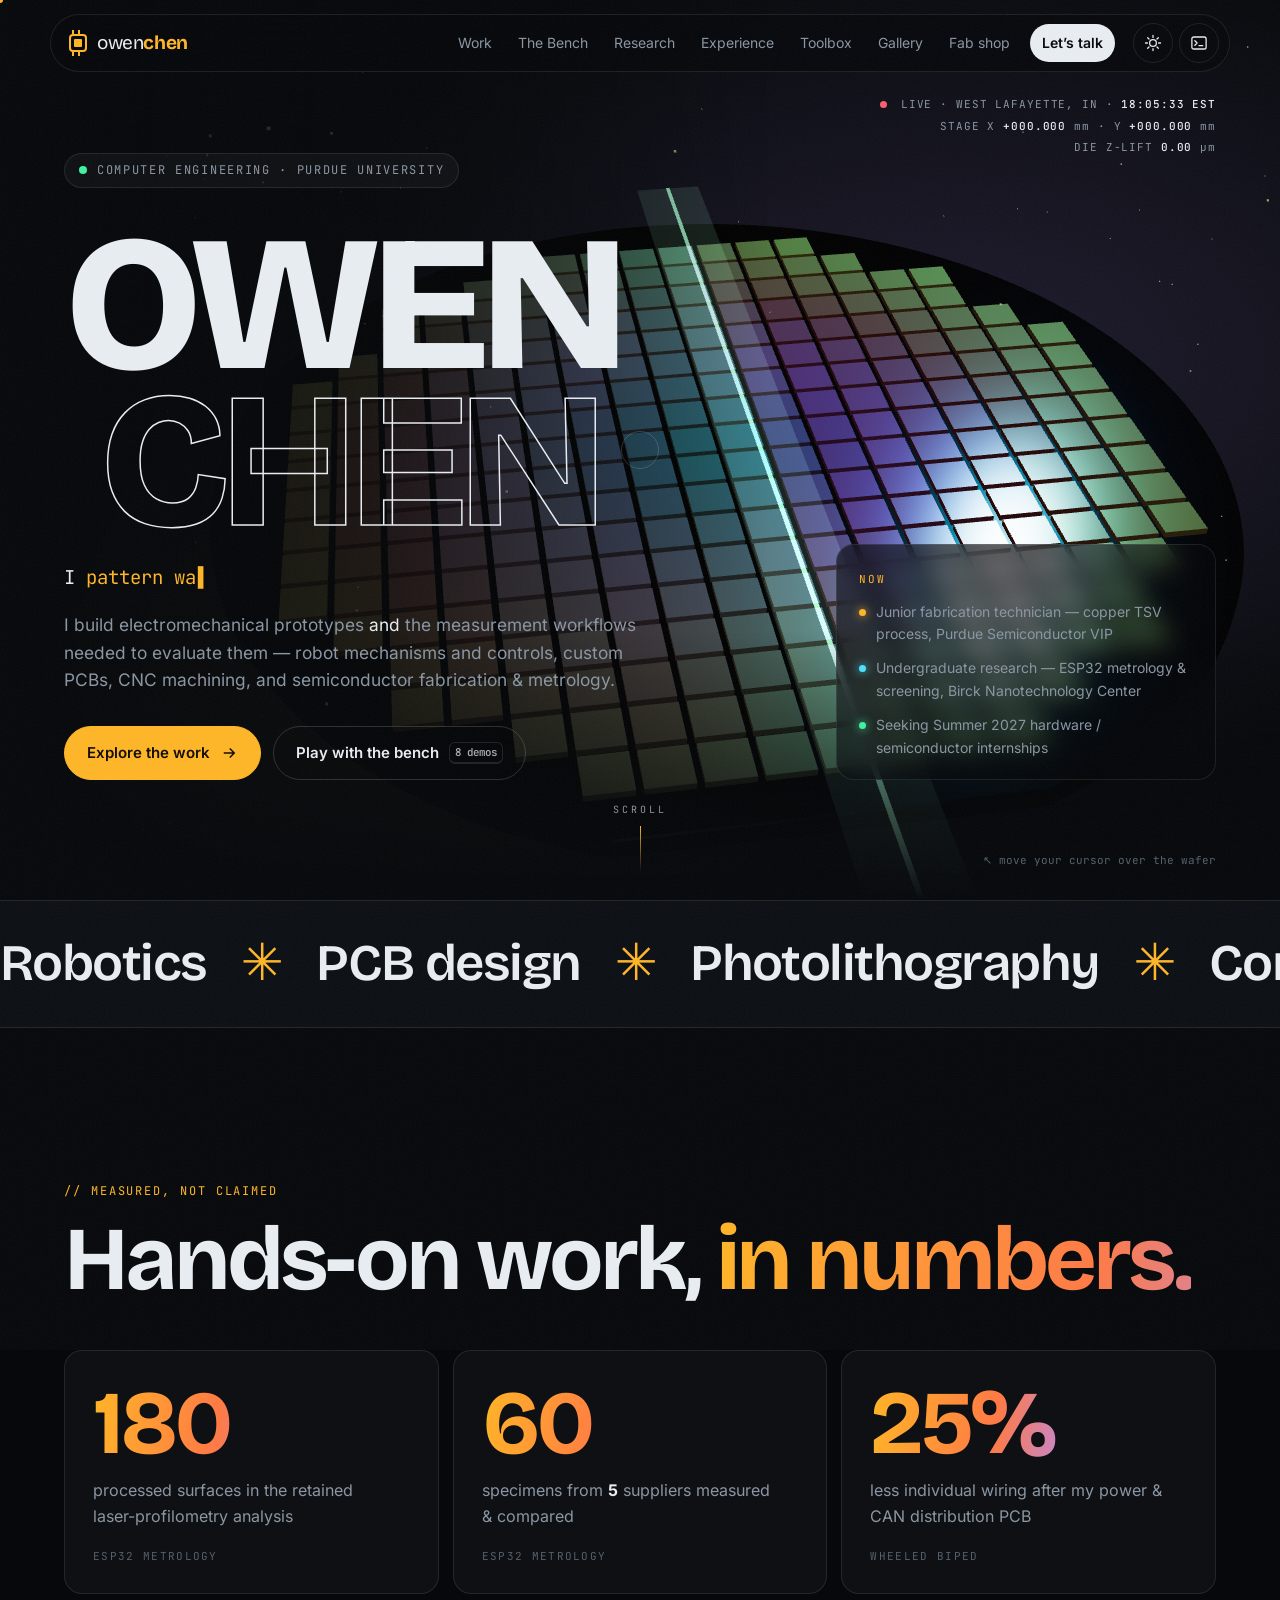
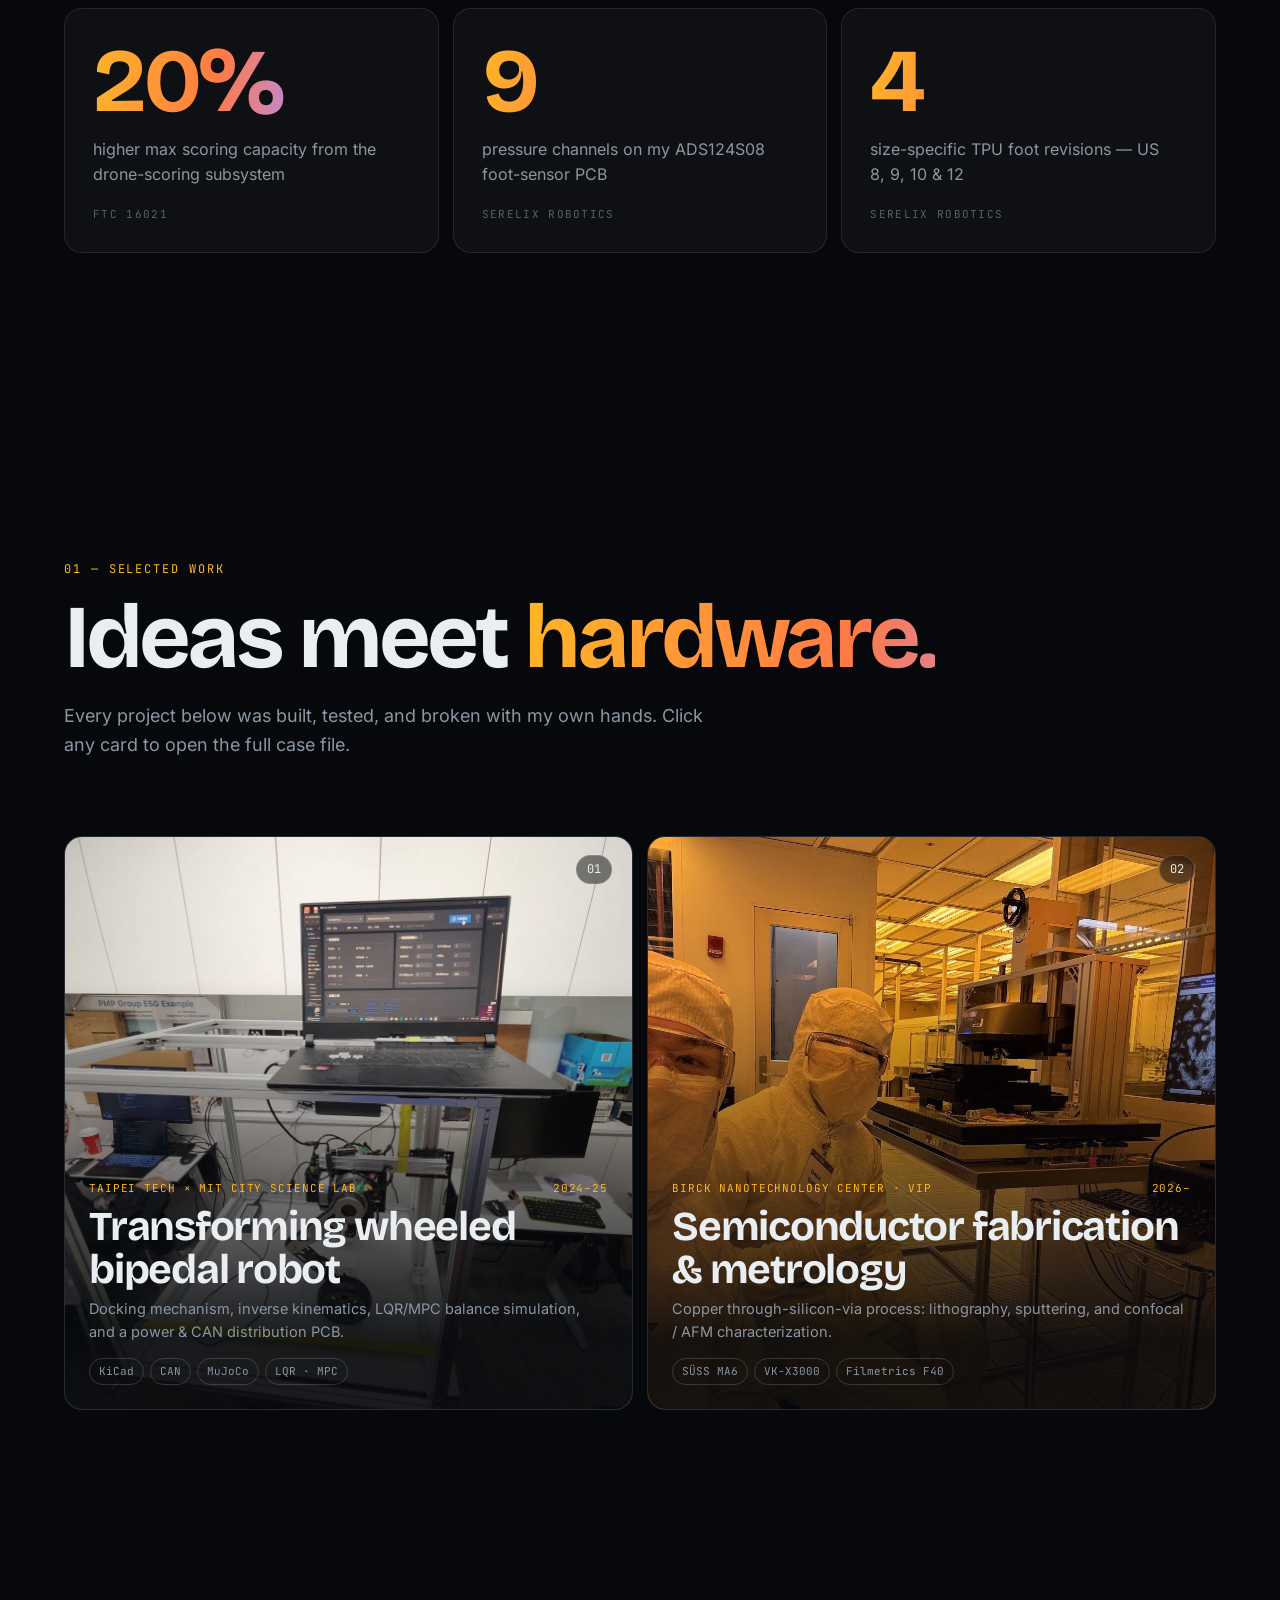
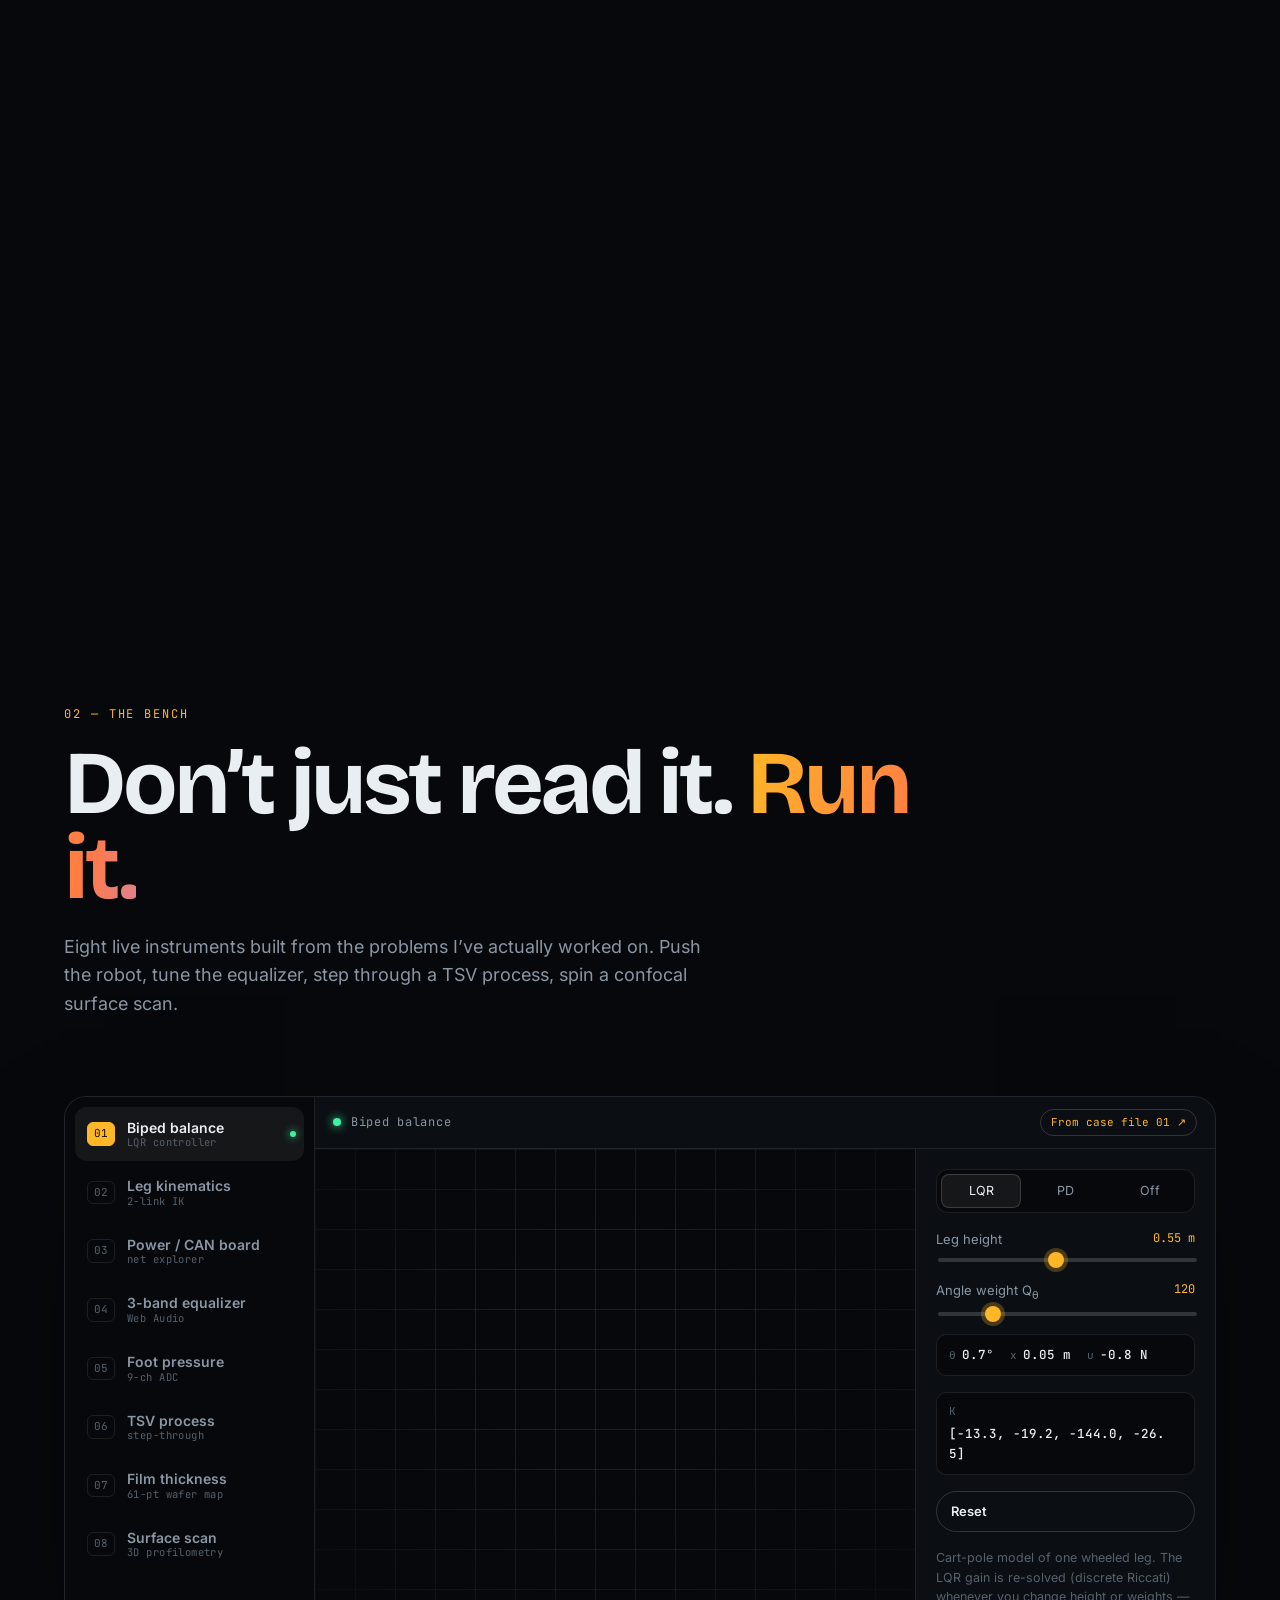
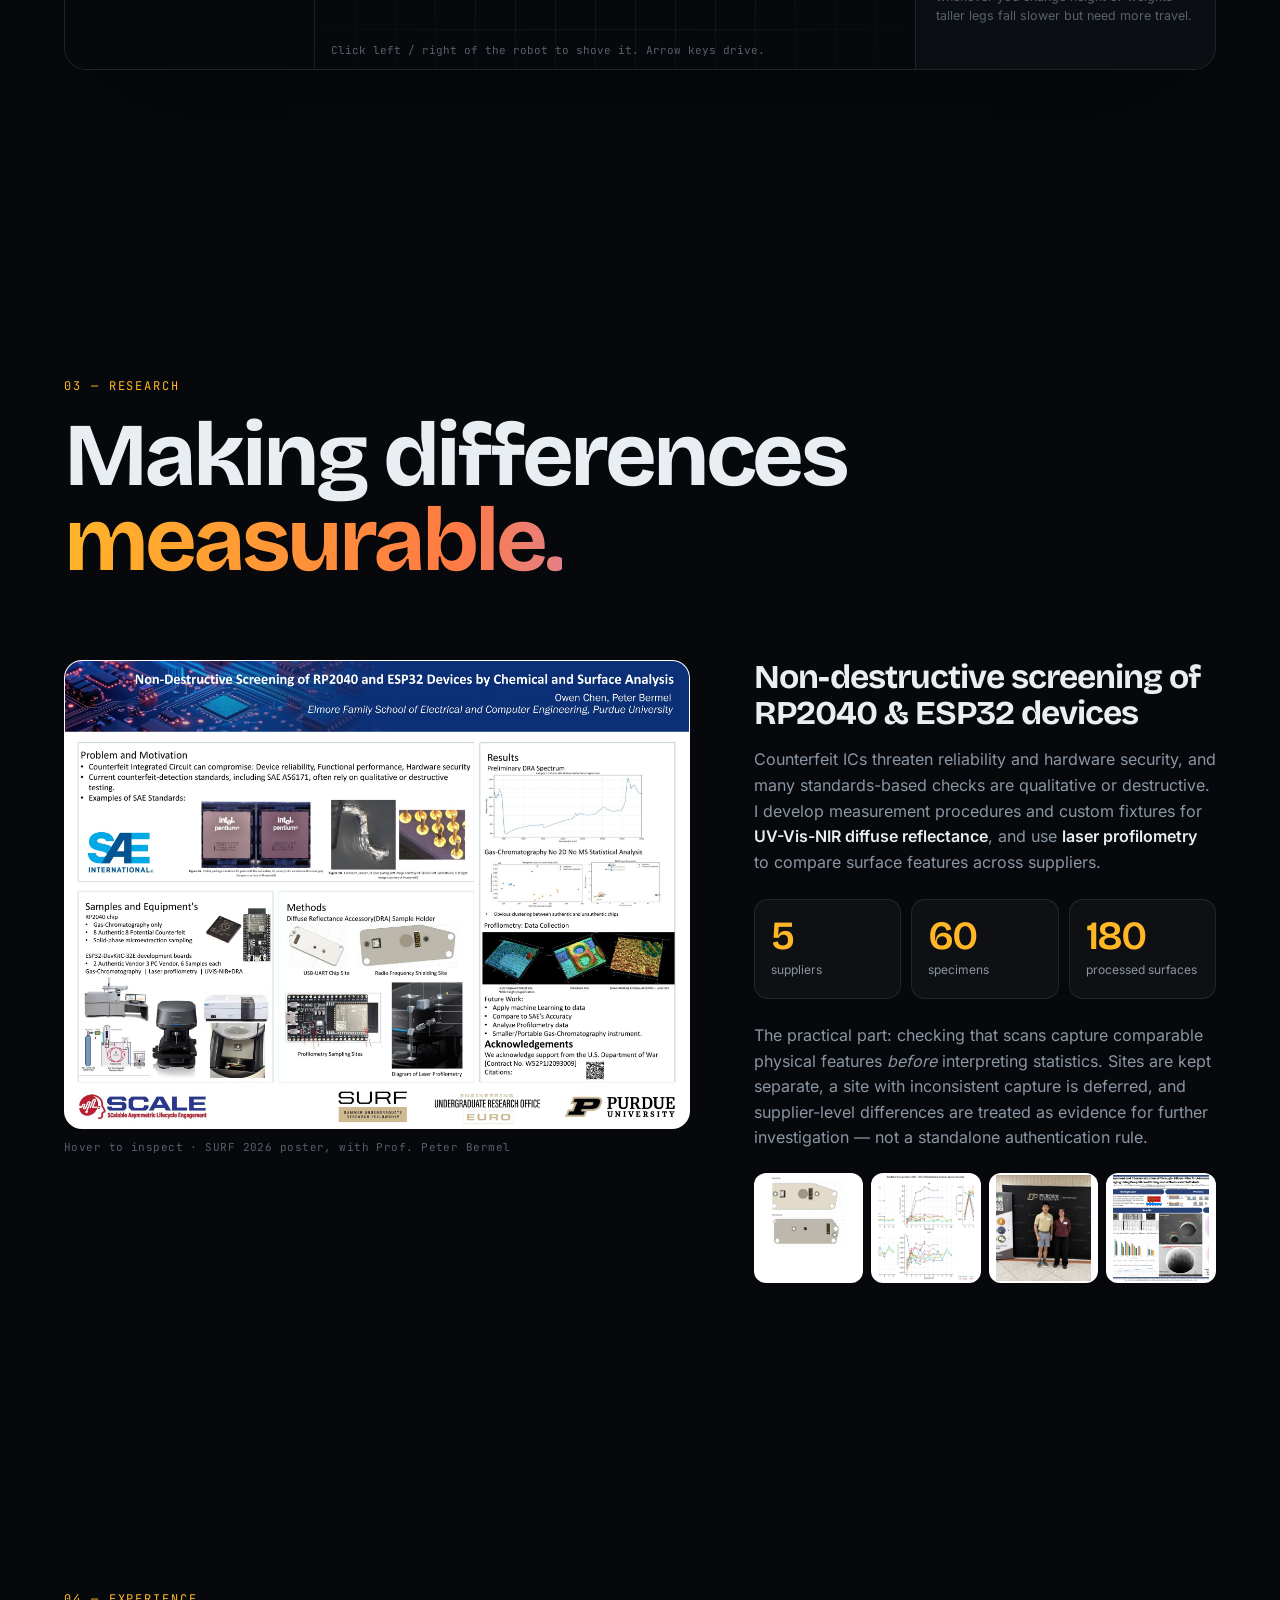
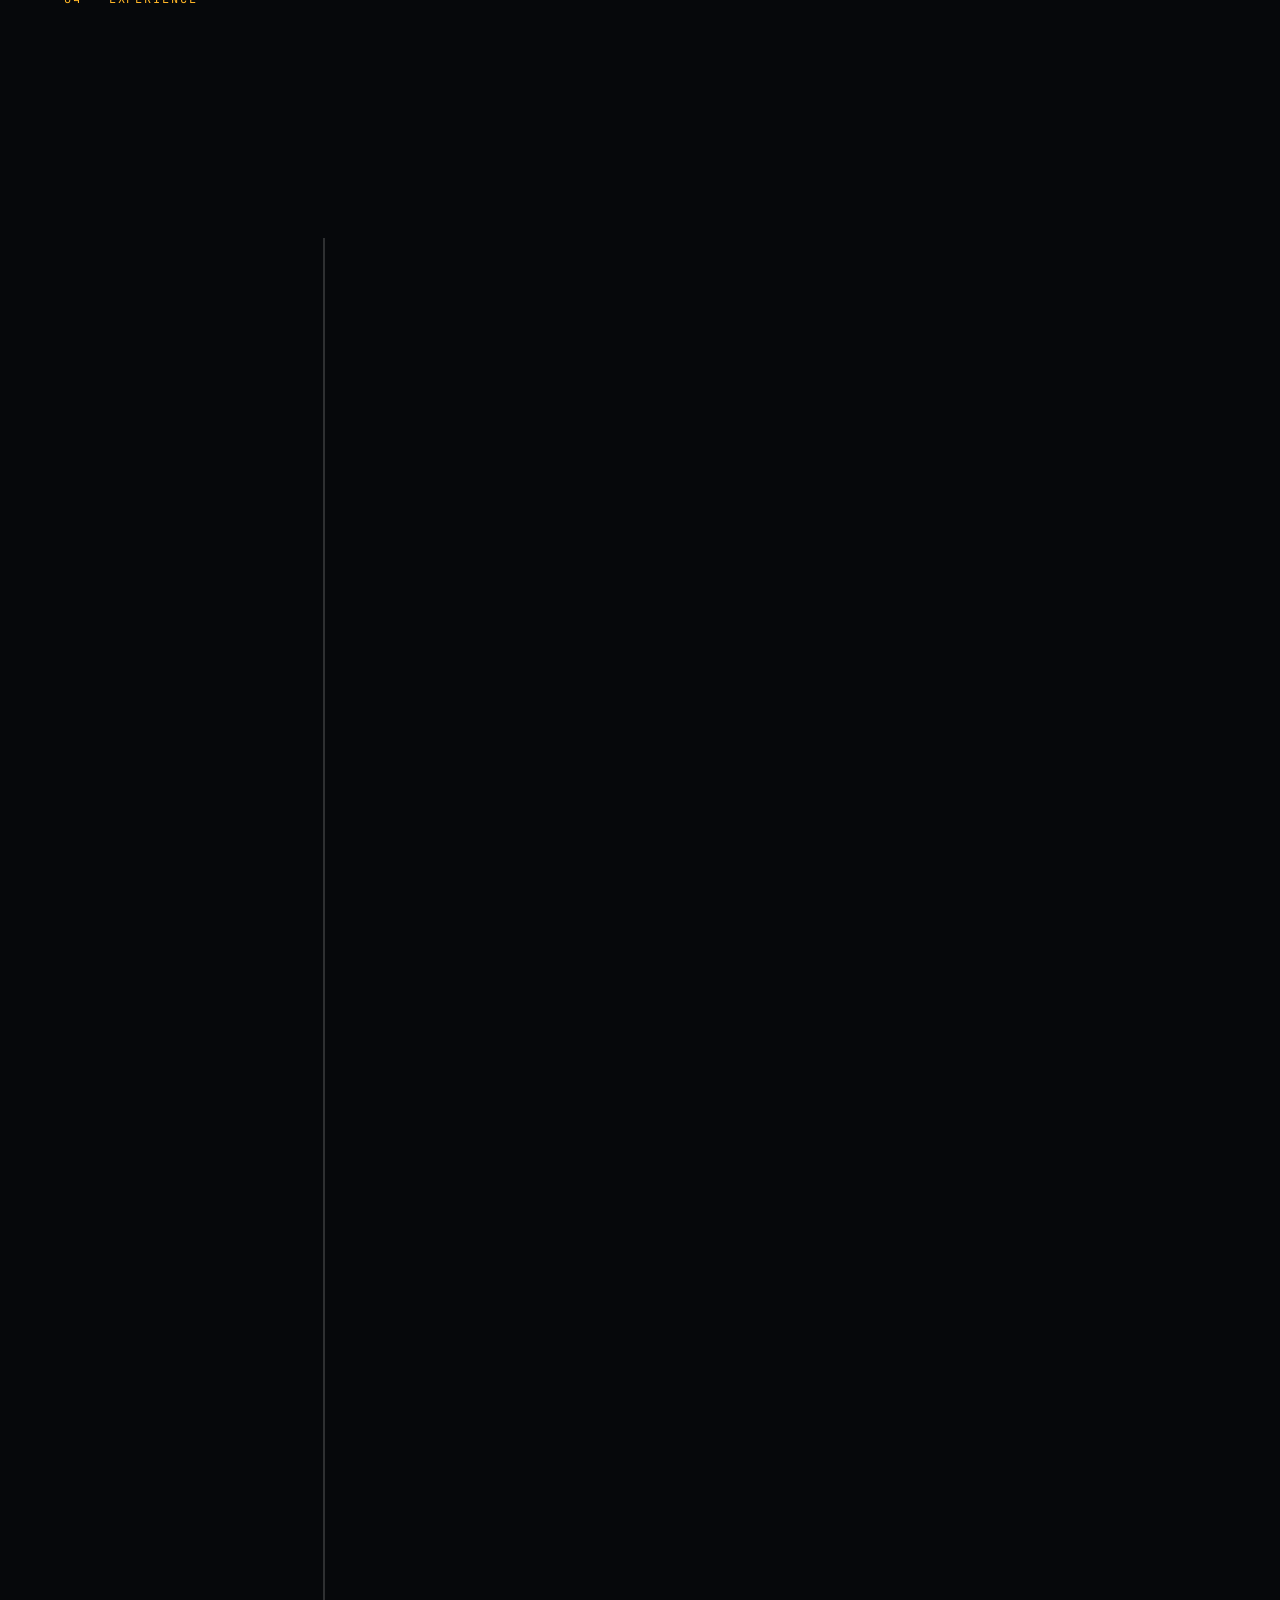
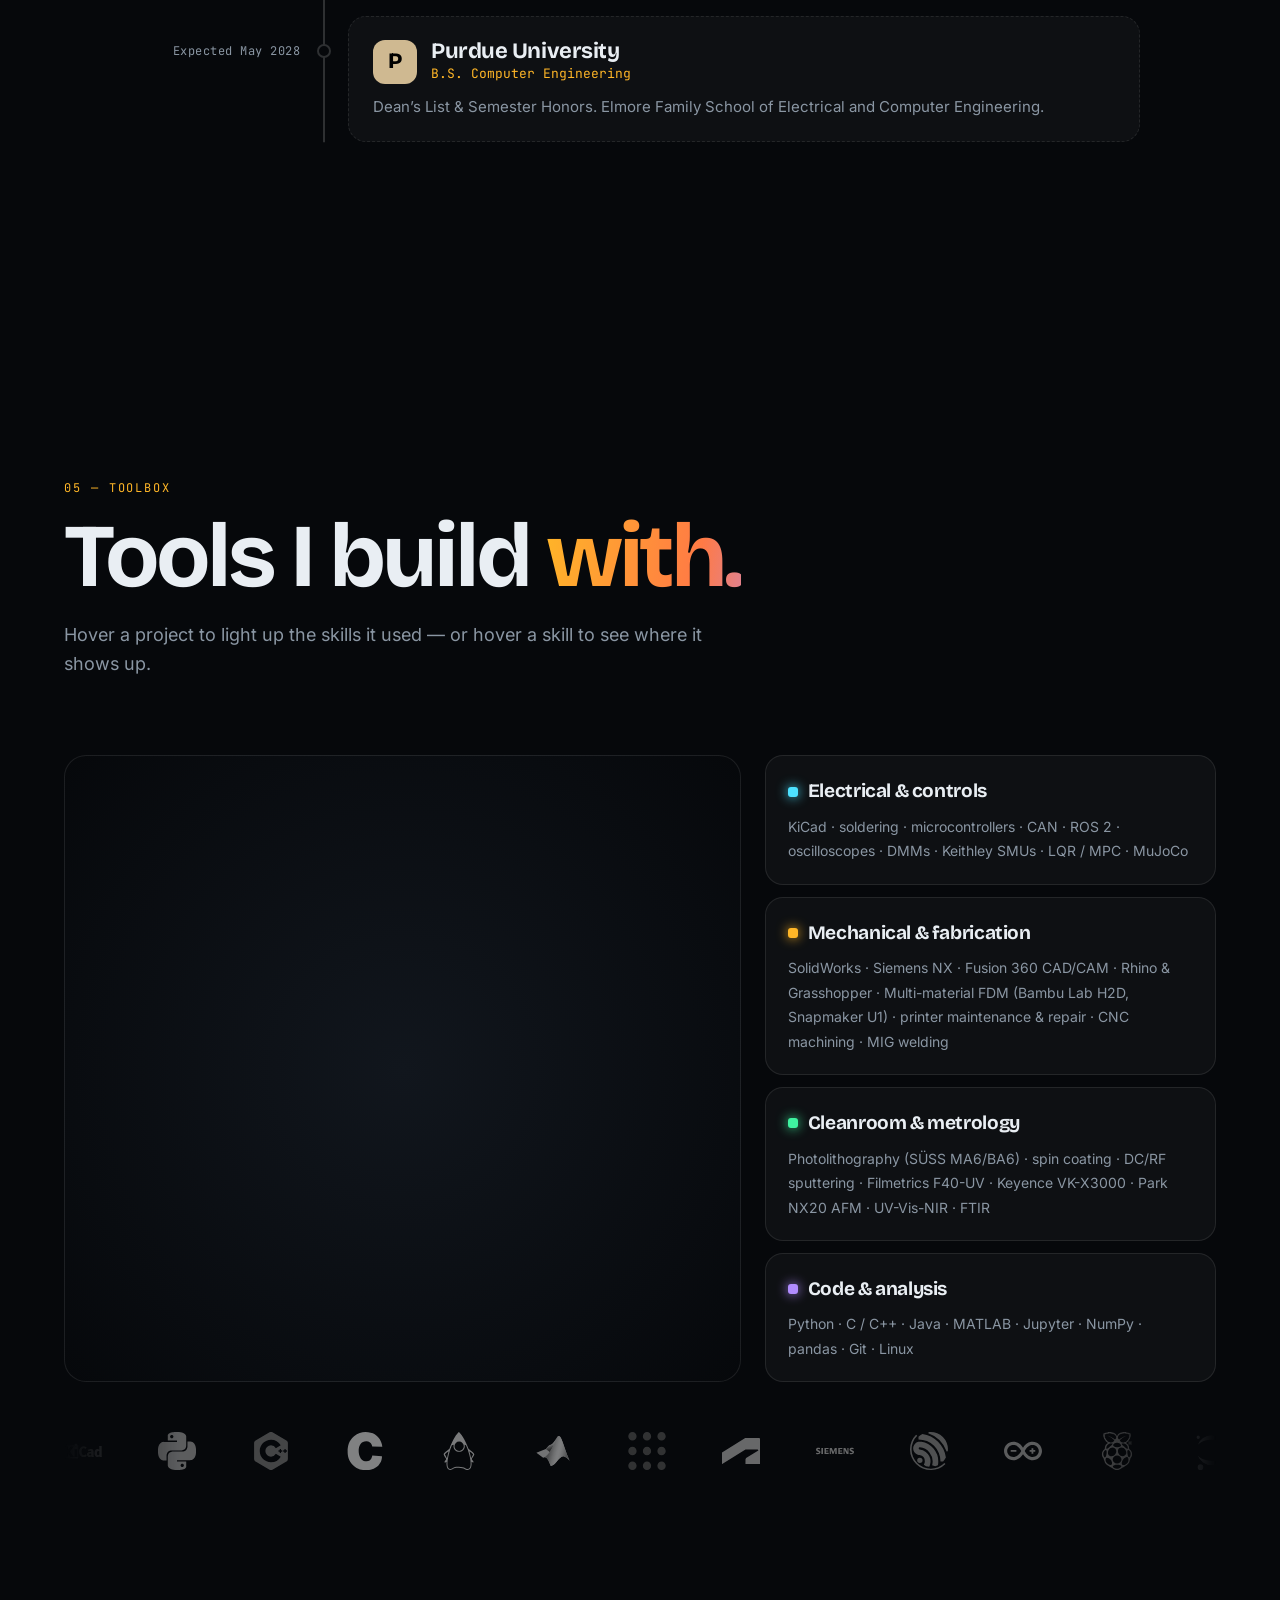
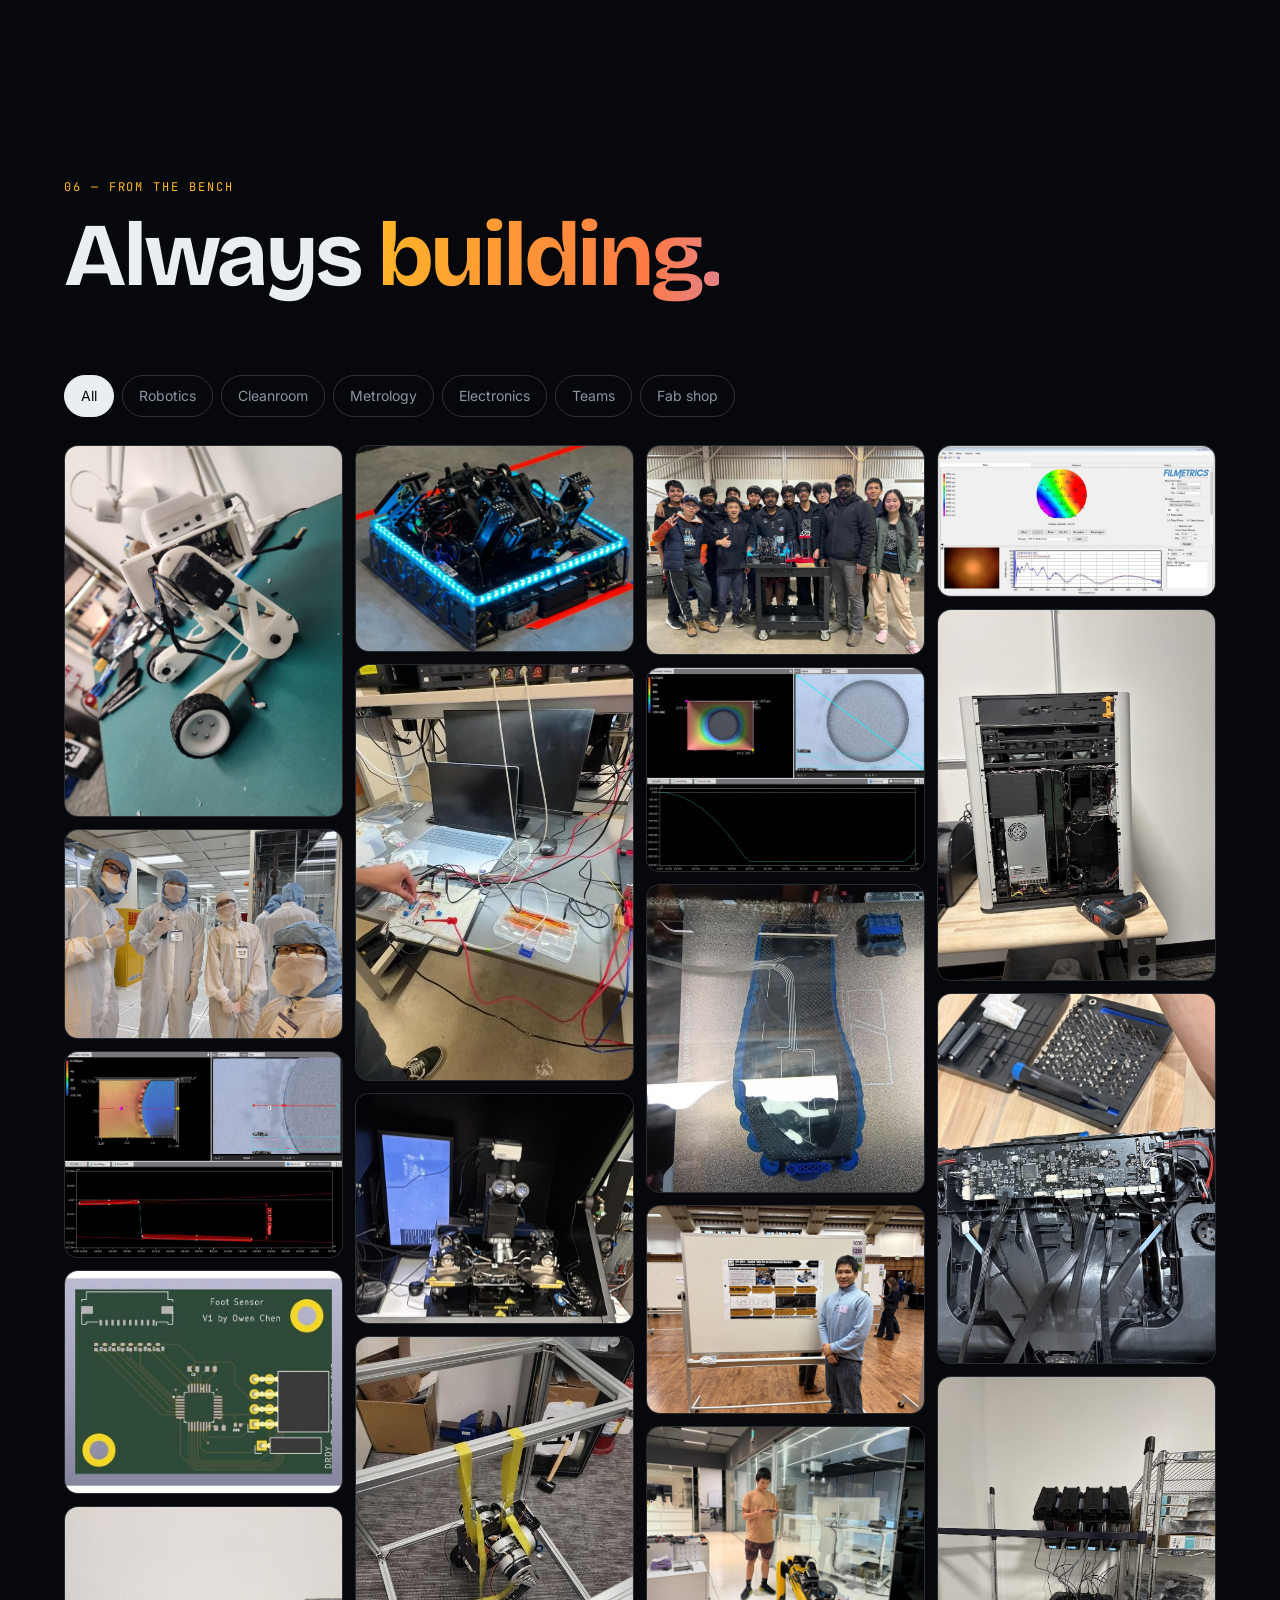
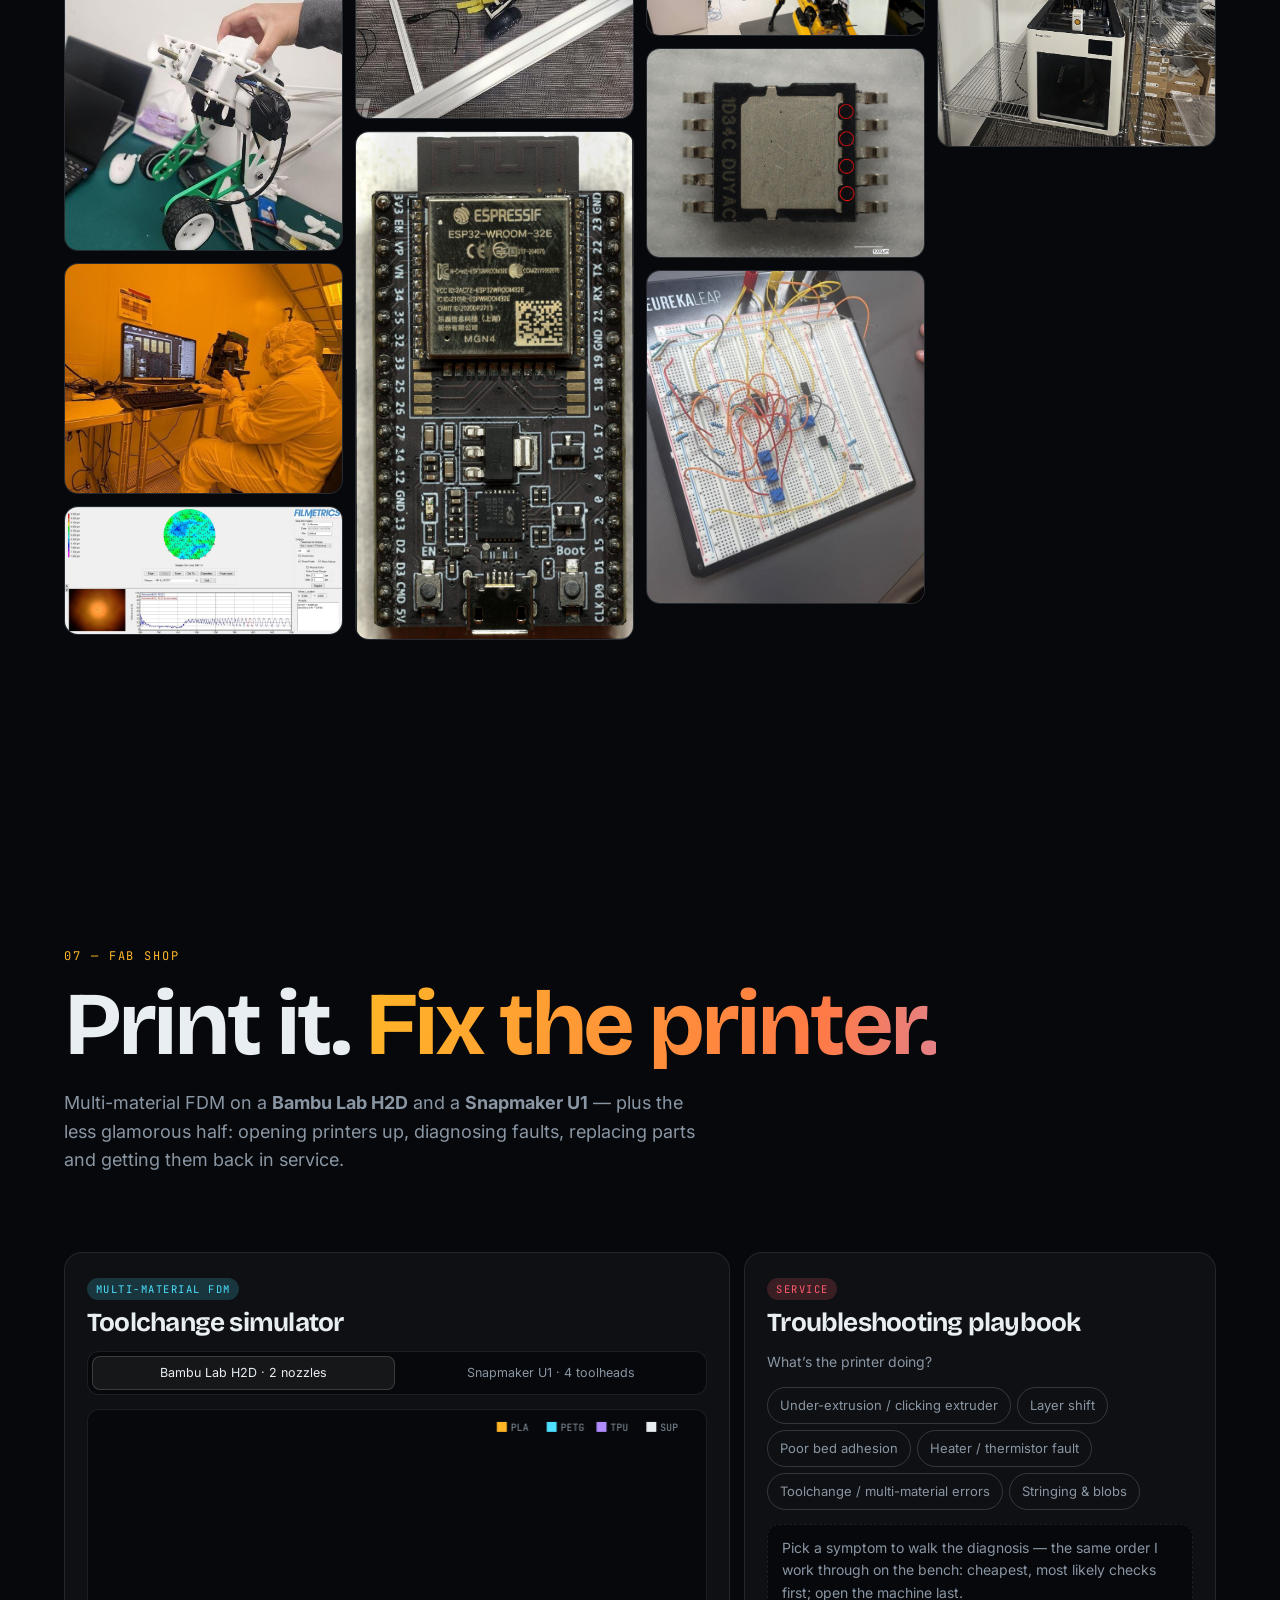
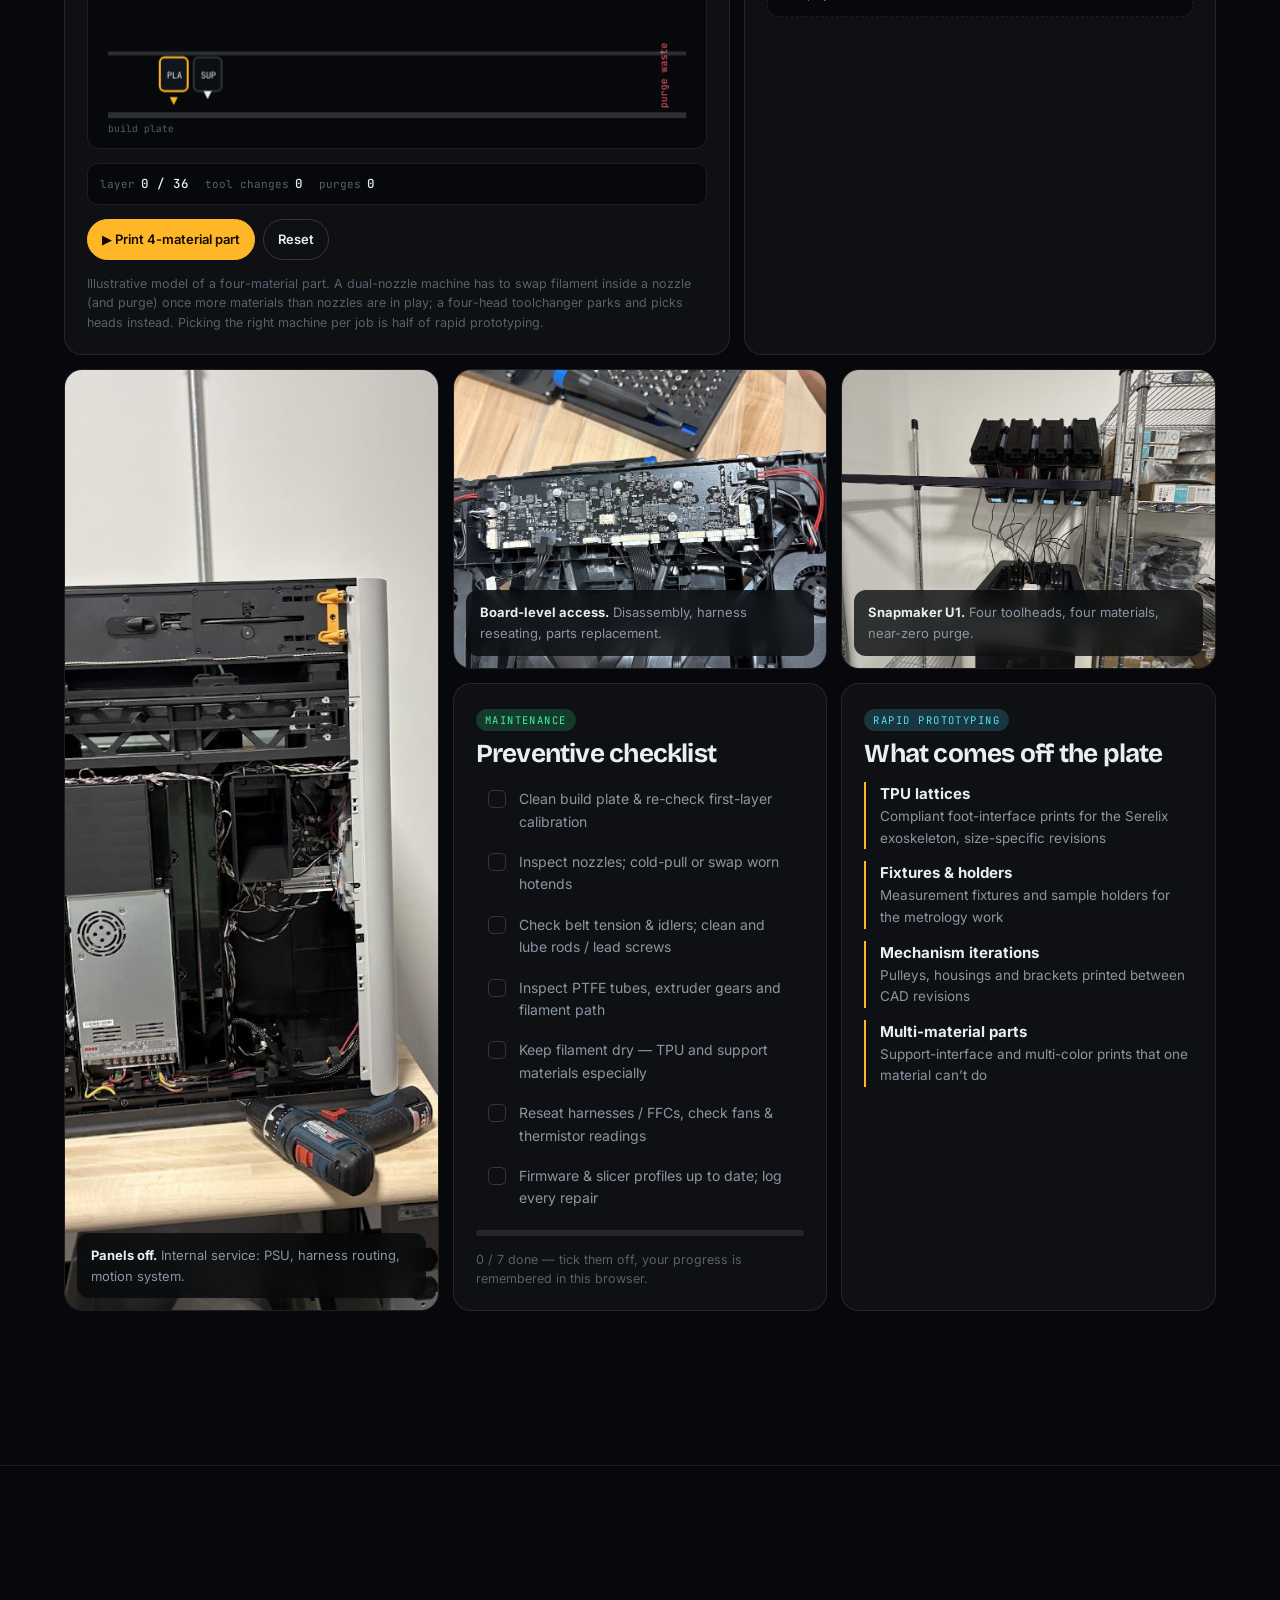
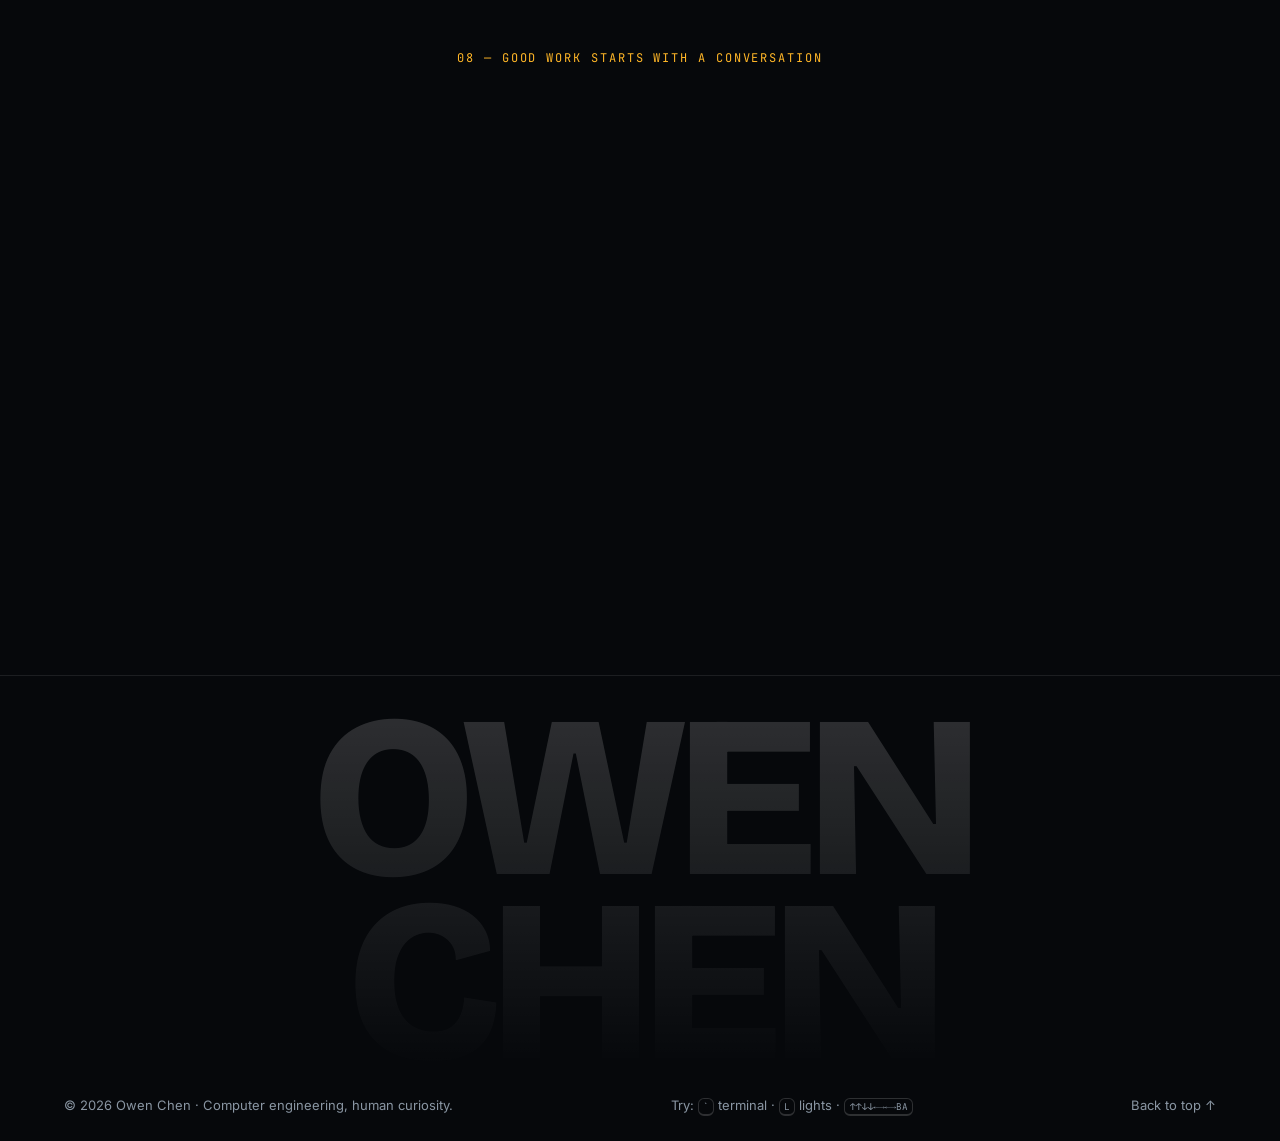
==== commit e1ab5260: "Redesign portfolio: interactive bench, 3D wafer hero, fab shop - Three.js wafer hero with cursor-rea" ====
--- a/index.html
+++ b/index.html
@@ -1,2 +1,666 @@
-<!DOCTYPE html><html lang="en"><head><meta charSet="utf-8"/><meta name="viewport" content="width=device-width, initial-scale=1"/><link rel="stylesheet" href="/_next/static/css/index.Cr028WN7.css" data-rsc-css-href="/_next/static/css/index.Cr028WN7.css" data-precedence="vite-rsc/importer-resources"/><link rel="modulepreload" fetchPriority="low" href="/_next/static/chunks/index-CHyOzIep.js"/><script src="/_next/static/chunks/rolldown-runtime-C60lm6uB.js" type="module" async=""></script><script src="/_next/static/chunks/framework-D_rUT4EX.js" type="module" async=""></script><link rel="modulepreload" href="/_next/static/chunks/layout-segment-context-BfrHrZAe.js" crossorigin=""/><link rel="modulepreload" href="/_next/static/chunks/page-DAUfkNLX.js" crossorigin=""/><title>Owen Chen — Computer Engineer</title><meta name="description" content="Portfolio of Owen Chen, a Purdue computer engineering student working across semiconductor research, robotics, embedded systems, and hardware validation."/><link rel="icon" href="/favicon.svg"/><script>Object.assign(((self[Symbol.for("vinext.navigationRuntime")]??={bootstrap:{routeManifest:null},functions:{}}).bootstrap.rsc??={rsc:[]}),{params:{},nav:{"pathname":"/","searchParams":[]}})</script><link rel="modulepreload" href="/_next/static/chunks/index-CHyOzIep.js" />
-</head><body><a class="skip-link" href="#main">Skip to content</a><div class="reading-progress" aria-hidden="true"></div><header class="header"><a class="brand" href="#home" aria-label="Owen Chen, home"><span class="brand-mark">oc.</span><span>Owen Chen<br/><small>Computer engineering</small></span></a><nav id="primary-navigation" class="nav" aria-label="Primary navigation"><a href="#work">Selected work</a><a href="#about">About</a><a href="#experience">Experience</a></nav><div class="header-actions"><button class="motion-button" aria-pressed="false" title="Toggle animations"><span class="motion-icon" aria-hidden="true"><i></i><i></i><i></i></span>Motion <!-- -->on</button><a class="contact-link" href="mailto:owenchen0408@gmail.com">Let’s talk</a><button class="menu-button" aria-expanded="false" aria-controls="primary-navigation" aria-label="Toggle navigation">Menu</button></div></header><main id="main"><section class="hero" id="home"><div class="hero-meta"><span>Purdue University</span><span>West Lafayette, IN</span></div><h1><span class="title-line">Engineering</span><span class="title-line">beyond the</span><span class="title-line title-serif">screen.</span></h1><div class="hero-collage" aria-label="Owen’s work in research and robotics"><figure class="photo photo-main"><img src="/images/portrait.jpg" alt="Owen Chen operating a Boston Dynamics Spot robot" width="1200" height="900" fetchPriority="high"/><figcaption>Out of the screen. Into the world.</figcaption></figure><figure class="photo photo-small"><img src="/images/cleanroom.jpg" alt="Owen in cleanroom equipment at Purdue’s Birck Nanotechnology Center" width="1582" height="1187"/><figcaption>Birck Nanotechnology Center</figcaption></figure><div class="orbit-stamp" aria-hidden="true"><svg viewBox="0 0 120 120"><defs><path id="stamp-circle" d="M60,60 m-46,0 a46,46 0 1,1 92,0 a46,46 0 1,1 -92,0"></path></defs><text><textPath href="#stamp-circle">HARDWARE · SOFTWARE · REAL WORLD · </textPath></text></svg><span>+</span></div></div><div class="hero-bottom"><p>I’m Owen, a computer engineering student building across robotics, semiconductors, and embedded systems.</p><a class="round-link" href="#work"><span class="scroll-mark" aria-hidden="true"></span>Explore my work</a></div></section><div class="discipline-band" aria-hidden="true"><div><span>Robotics <b>✳</b> Semiconductors <b>✳</b> Embedded systems <b>✳</b> Robotics <b>✳</b> Semiconductors <b>✳</b> Embedded systems <b>✳</b> </span><span>Robotics <b>✳</b> Semiconductors <b>✳</b> Embedded systems <b>✳</b> Robotics <b>✳</b> Semiconductors <b>✳</b> Embedded systems <b>✳</b> </span></div></div><section id="work" class="work" aria-labelledby="work-title"><div class="work-sticky"><div class="section-heading" data-reveal="true"><div><span class="eyebrow">Selected work</span><h2 id="work-title">Ideas meet <em>reality.</em></h2></div><p>Different disciplines.<br/>The same drive to build.</p></div><div class="work-window"><div class="work-track"><button class="project-card project-robot" aria-label="Explore Wheeled-bipedal robotics"><div class="project-image"><img src="/images/robot-city.jpg" alt="The full-scale wheeled-bipedal robot and its mechanical assembly" width="1600" height="1200" loading="lazy"/><span class="project-view">Explore project <span>+</span></span><span class="project-field">Robotics &amp; controls</span></div><div class="project-caption"><div><span class="project-context">Taipei Tech × MIT City Science</span><h3>A robot that finds its balance.</h3><div class="tags"><span>Robotics</span><span>Controls</span><span>KiCad</span><span>CAN</span></div></div><span class="project-year">2024–2025</span></div></button><button class="project-card project-metrology" aria-label="Explore Component characterization"><div class="project-image"><img src="/images/cleanroom.jpg" alt="Owen and a colleague at semiconductor imaging equipment in the cleanroom" width="1600" height="1200" loading="lazy"/><span class="project-view">Explore project <span>+</span></span><span class="project-field">Semiconductors &amp; metrology</span></div><div class="project-caption"><div><span class="project-context">Birck Nanotechnology Center · Purdue</span><h3>Making differences measurable.</h3><div class="tags"><span>Metrology</span><span>Python</span><span>Spectroscopy</span></div></div><span class="project-year">2026–present</span></div></button><button class="project-card project-ftc" aria-label="Explore FTC Team 16021"><div class="project-image"><img src="/images/ftc-team.jpg" alt="The Techno Maniacs robotics team at competition" width="1600" height="1200" loading="lazy"/><span class="project-view">Explore project <span>+</span></span><span class="project-field">Robotics &amp; team leadership</span></div><div class="project-caption"><div><span class="project-context">Techno Maniacs · Acton, MA</span><h3>Built together. Built to compete.</h3><div class="tags"><span>Java</span><span>Mechanical design</span><span>CAM</span></div></div><span class="project-year">2022–2025</span></div></button></div></div><div class="work-bottom"><span class="work-hint">Scroll to explore</span><div class="work-navigation" aria-label="Select featured project"><button class="active" aria-label="Show Wheeled-bipedal robotics" aria-pressed="true"><span></span></button><button class="" aria-label="Show Component characterization" aria-pressed="false"><span></span></button><button class="" aria-label="Show FTC Team 16021" aria-pressed="false"><span></span></button></div><span>Research / build / test / repeat</span></div></div></section><section class="more-work" aria-label="More engineering projects"><span class="eyebrow" data-reveal="true">Also on the bench</span><button class="project-row" data-reveal="true"><span class="project-row-title">Semiconductor reliability</span><span class="project-row-field">Reliability &amp; instrumentation</span><span class="row-plus" aria-hidden="true">+</span></button><button class="project-row" data-reveal="true"><span class="project-row-title">Rehabilitation foot interface</span><span class="project-row-field">Mechatronics &amp; prototyping</span><span class="row-plus" aria-hidden="true">+</span></button><button class="project-row" data-reveal="true"><span class="project-row-title">Formula SAE electronics</span><span class="project-row-field">Embedded systems &amp; validation</span><span class="row-plus" aria-hidden="true">+</span></button></section><section class="about" id="about" aria-labelledby="about-title"><div class="about-photo" data-reveal="true"><img src="/images/robot-prototype.jpg" alt="Owen working beside a wheeled-bipedal robot prototype" loading="lazy" width="1200" height="1604"/><span class="photo-caption">Hands-on, from the beginning.</span><div class="about-sticker" aria-hidden="true">Always<br/><em>building.</em></div></div><div class="about-copy" data-reveal="true"><span class="eyebrow">A little about me</span><h2 id="about-title">I like the space<br/>between <em>disciplines.</em></h2><p class="about-lead">The code. The circuit. The thing that actually moves.</p><p>I’m a computer engineering student at Purdue University. My work connects software with physical systems—from measuring semiconductor surfaces to designing robot controls and pressure-sensing electronics.</p><p>I enjoy taking a question into the lab, making a prototype, and learning from what the hardware does. That’s where the interesting problems tend to be.</p><div class="education"><span>Purdue University</span><strong>B.S. Computer Engineering</strong><span>Expected May 2028 · Dean’s List &amp; Semester Honors</span></div><a class="text-link" href="https://github.com/oweche" target="_blank" rel="noopener noreferrer">Explore my GitHub</a></div></section><section class="toolbox" aria-label="Engineering toolkit"><span class="eyebrow" data-reveal="true">Tools I build with</span><div class="toolbox-grid"><div data-reveal="true"><span class="tool-icon"></span><h3>Code &amp; control</h3><p>Python · C/C++ · Java<br/>MATLAB · MuJoCo · LQR / MPC</p></div><div data-reveal="true"><span class="tool-icon">⊞</span><h3>Design &amp; make</h3><p>KiCad · Fusion 360 · CAM<br/>PCB design · CNC · FDM</p></div><div data-reveal="true"><span class="tool-icon">∿</span><h3>Measure &amp; validate</h3><p>Keithley SMUs · UV-Vis-NIR<br/>FTIR · Profilometry · Statistical analysis</p></div></div></section><section class="experience" id="experience" aria-labelledby="experience-title"><div class="experience-intro" data-reveal="true"><span class="eyebrow">The path so far</span><h2 id="experience-title">Learning by<br/><em>doing.</em></h2><p>Labs, teams, and places<br/>that have shaped how I build.</p><div class="timeline-symbol" aria-hidden="true"><i></i><i></i><i></i><i></i></div></div><div class="experience-list"><details data-reveal="true"><summary><span><strong>Birck Nanotechnology Center</strong><small>Undergraduate Research Fellow</small></span><span class="experience-time">2026–present</span><span class="detail-plus" aria-hidden="true">+</span></summary><p>Semiconductor characterization, component metrology, and Python analysis at Purdue. Earlier research focused on accelerated aging of power MOSFETs.</p></details><details data-reveal="true"><summary><span><strong>Purdue Formula SAE</strong><small>Electronics Team Member</small></span><span class="experience-time">2025–present</span><span class="detail-plus" aria-hidden="true">+</span></summary><p>Throttle control, ECU validation, and Yamaha R6 dynamometer wiring. Turning control requirements into documented, testable hardware.</p></details><details data-reveal="true"><summary><span><strong>Purdue Semiconductor VIP</strong><small>Junior Fabrication Technician</small></span><span class="experience-time">2025–present</span><span class="detail-plus" aria-hidden="true">+</span></summary><p>Cleanliness and integration work in the cleanroom, including statistical process control with the Plasma-Therm Apex SLR ICP-RIE etcher.</p></details><details data-reveal="true"><summary><span><strong>Serelix Robotics</strong><small>Robotics Engineering Intern</small></span><span class="experience-time">Summer 2025</span><span class="detail-plus" aria-hidden="true">+</span></summary><p>Parametric TPU lattice design and a custom nine-channel pressure-sensing PCB for a rehabilitation foot interface.</p></details><details data-reveal="true"><summary><span><strong>Taipei Tech × MIT City Science</strong><small>UROP Researcher</small></span><span class="experience-time">2024–2025</span><span class="detail-plus" aria-hidden="true">+</span></summary><p>Wheeled-bipedal robot development, inverse kinematics, MuJoCo control simulations, and power/CAN board design.</p></details><details data-reveal="true"><summary><span><strong>Techno Maniacs · FTC 16021</strong><small>Drone &amp; Specialized Scoring Lead</small></span><span class="experience-time">2022–2025</span><span class="detail-plus" aria-hidden="true">+</span></summary><p>Mechanical and Java controls integration, CNC manufacturing, and collaboration through multiple seasons of competitive robotics.</p></details></div></section><section class="contact" id="contact" aria-labelledby="contact-title"><div class="contact-top" data-reveal="true"><span class="eyebrow">Good work starts with a conversation</span><span>West Lafayette, IN</span></div><h2 id="contact-title" data-reveal="true">Let’s build<br/><em>something real.</em></h2><div class="contact-bottom" data-reveal="true"><a class="email-link" href="mailto:owenchen0408@gmail.com">owenchen0408@gmail.com</a><button class="copy-button" aria-live="polite">Copy email</button><div class="social-links"><a href="https://github.com/oweche" target="_blank" rel="noopener noreferrer">GitHub</a><a href="https://www.linkedin.com/in/owen-chen-aab061216/" target="_blank" rel="noopener noreferrer">LinkedIn</a></div></div><div class="footer-name" aria-hidden="true"><span>OWEN CHEN</span><span class="footer-star">✳</span></div></section><footer class="footer"><span>© <!-- -->2026<!-- --> Owen Chen</span><span>Computer engineering. Human curiosity.</span><a href="#home">Back to top</a></footer></main><dialog class="project-dialog" aria-labelledby="dialog-title"></dialog><script type="module" src="/_next/static/chunks/index-CHyOzIep.js" id="_R_" async=""></script><script>((self[Symbol.for("vinext.navigationRuntime")]??={bootstrap:{routeManifest:null},functions:{}}).bootstrap.rsc??={rsc:[]}).rsc.push("2:I[\"6d96a706a393\",[],\"Children\",1]\n")</script><script>((self[Symbol.for("vinext.navigationRuntime")]??={bootstrap:{routeManifest:null},functions:{}}).bootstrap.rsc??={rsc:[]}).rsc.push("3:I[\"c62cdf6c893b\",[],\"GlobalErrorBoundary\",1]\n")</script><script>((self[Symbol.for("vinext.navigationRuntime")]??={bootstrap:{routeManifest:null},functions:{}}).bootstrap.rsc??={rsc:[]}).rsc.push("4:I[\"67e979e4f289\",[],\"default\",1]\n")</script><script>((self[Symbol.for("vinext.navigationRuntime")]??={bootstrap:{routeManifest:null},functions:{}}).bootstrap.rsc??={rsc:[]}).rsc.push("5:I[\"c62cdf6c893b\",[],\"ErrorBoundary\",1]\n")</script><script>((self[Symbol.for("vinext.navigationRuntime")]??={bootstrap:{routeManifest:null},functions:{}}).bootstrap.rsc??={rsc:[]}).rsc.push("6:I[\"f5e70acc352a\",[],\"LayoutSegmentProvider\",1]\n")</script><script>((self[Symbol.for("vinext.navigationRuntime")]??={bootstrap:{routeManifest:null},functions:{}}).bootstrap.rsc??={rsc:[]}).rsc.push("7:I[\"6d96a706a393\",[],\"Slot\",1]\n")</script><script>((self[Symbol.for("vinext.navigationRuntime")]??={bootstrap:{routeManifest:null},functions:{}}).bootstrap.rsc??={rsc:[]}).rsc.push("8:I[\"c62cdf6c893b\",[],\"NotFoundBoundary\",1]\n")</script><script>((self[Symbol.for("vinext.navigationRuntime")]??={bootstrap:{routeManifest:null},functions:{}}).bootstrap.rsc??={rsc:[]}).rsc.push("9:I[\"3d2a77ec5ad0\",[],\"AppRouterScrollTarget\",1]\n")</script><script>((self[Symbol.for("vinext.navigationRuntime")]??={bootstrap:{routeManifest:null},functions:{}}).bootstrap.rsc??={rsc:[]}).rsc.push("a:I[\"c62cdf6c893b\",[],\"RedirectBoundary\",1]\n")</script><script>((self[Symbol.for("vinext.navigationRuntime")]??={bootstrap:{routeManifest:null},functions:{}}).bootstrap.rsc??={rsc:[]}).rsc.push(":HL[\"/_next/static/css/index.Cr028WN7.css\",\"style\"     ]\n")</script><script>((self[Symbol.for("vinext.navigationRuntime")]??={bootstrap:{routeManifest:null},functions:{}}).bootstrap.rsc??={rsc:[]}).rsc.push("0:{\"page:/\":\"$L1\",\"layout:/\":[[[\"$\",\"link\",\"css:/_next/static/css/index.Cr028WN7.css\",{\"rel\":\"stylesheet\",\"precedence\":\"vite-rsc/importer-resources\",\"href\":\"/_next/static/css/index.Cr028WN7.css\",\"data-rsc-css-href\":\"/_next/static/css/index.Cr028WN7.css\"}],\"$undefined\"],[\"$\",\"html\",null,{\"lang\":\"en\",\"children\":[\"$\",\"body\",null,{\"children\":[\"$\",\"$L2\",null,{}]}]}]],\"route:/\":[[[\"$\",\"meta\",null,{\"charSet\":\"utf-8\"}],[[\"$\",\"title\",\"0\",{\"children\":\"Owen Chen — Computer Engineer\"}],[\"$\",\"meta\",\"1\",{\"name\":\"description\",\"content\":\"Portfolio of Owen Chen, a Purdue computer engineering student working across semiconductor research, robotics, embedded systems, and hardware validation.\"}],[\"$\",\"link\",\"2\",{\"data-vinext-streamed-icon\":\"$undefined\",\"rel\":\"icon\",\"href\":\"/favicon.svg\",\"type\":\"$undefined\",\"sizes\":\"$undefined\",\"color\":\"$undefined\",\"media\":\"$undefined\",\"fetchPriority\":\"$undefined\"}]],[[\"$\",\"meta\",\"0\",{\"name\":\"viewport\",\"content\":\"width=device-width, initial-scale=1\"}]]],[\"$\",\"$L3\",null,{\"fallback\":\"$4\",\"children\":[\"$\",\"$L5\",null,{\"fallback\":\"$4\",\"children\":[\"$\",\"$L6\",null,{\"providerId\":\"layout:/\",\"segmentMap\":{\"children\":[]},\"children\":[\"$\",\"$L7\",null,{\"id\":\"layout:/\",\"parallelSlots\":\"$undefined\",\"children\":[\"$\",\"$L8\",null,{\"resetKey\":\"\",\"fallback\":[[\"$\",\"title\",null,{\"children\":\"404: This page could not be found.\"}],[\"$\",\"div\",null,{\"style\":{\"fontFamily\":\"system-ui,\\\"Segoe UI\\\",Roboto,Helvetica,Arial,sans-serif,\\\"Apple Color Emoji\\\",\\\"Segoe UI Emoji\\\"\",\"height\":\"100vh\",\"textAlign\":\"center\",\"display\":\"flex\",\"flexDirection\":\"column\",\"alignItems\":\"center\",\"justifyContent\":\"center\"},\"children\":[\"$\",\"div\",null,{\"children\":[[\"$\",\"style\",null,{\"dangerouslySetInnerHTML\":{\"__html\":\"body{color:#000;background:#fff;margin:0}.next-error-h1{border-right:1px solid rgba(0,0,0,.3)}@media (prefers-color-scheme:dark){body{color:#fff;background:#000}.next-error-h1{border-right:1px solid rgba(255,255,255,.3)}}\"}}],[\"$\",\"h1\",null,{\"className\":\"next-error-h1\",\"style\":{\"display\":\"inline-block\",\"margin\":\"0 20px 0 0\",\"padding\":\"0 23px 0 0\",\"fontSize\":24,\"fontWeight\":500,\"verticalAlign\":\"top\",\"lineHeight\":\"49px\"},\"children\":404}],[\"$\",\"div\",null,{\"style\":{\"display\":\"inline-block\"},\"children\":[\"$\",\"h2\",null,{\"style\":{\"fontSize\":14,\"fontWeight\":400,\"lineHeight\":\"49px\",\"margin\":0},\"children\":\"This page could not be found.\"}]}]]}]}]],\"children\":[\"$\",\"$L9\",null,{\"children\":[\"$\",\"$La\",null,{\"children\":[[\"$\",\"$L6\",null,{\"providerId\":\"page:/\",\"segmentMap\":{\"children\":[\"__PAGE__\"]},\"children\":[\"$\",\"$L7\",null,{\"id\":\"page:/\"}]}],null]}]}]}]}]}]}]}],null,null],\"__route\":\"route:/\",\"__interceptionContext\":null,\"__layoutIds\":[\"layout:/\"],\"__rootLayout\":\"/\",\"__bfcacheSegmentIdentities\":{\"layout:/\":\"[\\\"layout\\\",\\\"layout:/\\\",\\\"root-boundary:/\\\",\\\"\\\"]\",\"page:/\":\"[\\\"page\\\",\\\"page:/\\\",\\\"root-boundary:/\\\",\\\"\\\"]\"},\"__srcPage\":[\"page\"],\"__layoutFlags\":{\"layout:/\":\"s\"},\"__artifactCompatibility\":{\"schemaVersion\":1,\"graphVersion\":\"app-route-graph:1177fd80f83fa7b0\",\"deploymentVersion\":\"741a60d1-6bc9-49ac-bae3-46c26cbb8519\",\"appElementsSchemaVersion\":1,\"rscPayloadSchemaVersion\":1,\"rootBoundaryId\":\"/\",\"renderEpoch\":null}}\n")</script><script>((self[Symbol.for("vinext.navigationRuntime")]??={bootstrap:{routeManifest:null},functions:{}}).bootstrap.rsc??={rsc:[]}).rsc.push("b:I[\"6efdf509a785\",[],\"default\",1]\n")</script><script>((self[Symbol.for("vinext.navigationRuntime")]??={bootstrap:{routeManifest:null},functions:{}}).bootstrap.rsc??={rsc:[]}).rsc.push("1:[\"$\",\"$Lb\",null,{\"params\":\"$@c\",\"searchParams\":\"$@d\"}]\n")</script><script>((self[Symbol.for("vinext.navigationRuntime")]??={bootstrap:{routeManifest:null},functions:{}}).bootstrap.rsc??={rsc:[]}).rsc.push("c:{}\n")</script><script>((self[Symbol.for("vinext.navigationRuntime")]??={bootstrap:{routeManifest:null},functions:{}}).bootstrap.rsc??={rsc:[]}).rsc.push("d:{}\n")</script><script>Object.assign(((self[Symbol.for("vinext.navigationRuntime")]??={bootstrap:{routeManifest:null},functions:{}}).bootstrap.rsc??={rsc:[]}),{"initialCacheKind":"dynamic"});((self[Symbol.for("vinext.navigationRuntime")]??={bootstrap:{routeManifest:null},functions:{}}).bootstrap.rsc??={rsc:[]}).done=true</script></body></html>+<!DOCTYPE html>
+<html lang="en" data-theme="clean">
+<head>
+  <meta charset="utf-8">
+  <meta name="viewport" content="width=device-width, initial-scale=1">
+  <title>Owen Chen — Hardware, Robotics &amp; Semiconductor Engineering</title>
+  <meta name="description" content="Owen Chen is a Purdue computer engineering student who builds electromechanical prototypes and the measurement workflows to evaluate them — wheeled bipedal robots, custom PCBs, CNC parts, and semiconductor fabrication and metrology.">
+  <meta name="theme-color" content="#07090c">
+  <meta property="og:title" content="Owen Chen — Engineering beyond the screen">
+  <meta property="og:description" content="Robots, PCBs, cleanroom fabrication and metrology. Explore the interactive bench.">
+  <meta property="og:image" content="https://owenc.me/assets/img/cleanroom-metrology.jpg">
+  <meta property="og:url" content="https://owenc.me/">
+  <link rel="icon" href="favicon.svg" type="image/svg+xml">
+  <link rel="preload" href="assets/fonts/bricolage.woff2" as="font" type="font/woff2" crossorigin>
+  <link rel="preload" href="assets/fonts/inter.woff2" as="font" type="font/woff2" crossorigin>
+  <link rel="stylesheet" href="assets/css/style.css">
+  <script type="importmap">{ "imports": { "three": "./assets/vendor/three/three.module.min.js", "three/addons/": "./assets/vendor/three/" } }</script>
+</head>
+<body>
+<a class="skip" href="#work">Skip to content</a>
+
+<!-- ============ BOOT SEQUENCE ============ -->
+<div id="boot" aria-hidden="true">
+  <div class="boot-inner">
+    <div class="boot-logo"><span class="chip-glyph"></span> OWEN.CHEN / BENCH OS</div>
+    <pre class="boot-log" id="boot-log"></pre>
+    <div class="boot-bar"><i id="boot-fill"></i></div>
+    <button class="boot-skip" id="boot-skip">press any key to skip ↵</button>
+  </div>
+</div>
+
+<div class="cursor" aria-hidden="true"><div class="cursor-ring"><span class="cursor-label"></span></div><div class="cursor-dot"></div></div>
+<div class="grain" aria-hidden="true"></div>
+<div class="progress" aria-hidden="true"><svg viewBox="0 0 1000 12" preserveAspectRatio="none"><path id="progress-wave" d=""/></svg></div>
+
+<!-- ============ NAV ============ -->
+<header class="nav" id="nav">
+  <a href="#home" class="brand magnetic" aria-label="Owen Chen — home">
+    <span class="chip-glyph"></span><span class="brand-text">owen<b>chen</b></span>
+  </a>
+  <nav class="nav-links" id="nav-links" aria-label="Primary">
+    <a href="#work" data-nav>Work</a>
+    <a href="#bench" data-nav>The Bench</a>
+    <a href="#research" data-nav>Research</a>
+    <a href="#experience" data-nav>Experience</a>
+    <a href="#toolbox" data-nav>Toolbox</a>
+    <a href="#gallery" data-nav>Gallery</a>
+    <a href="#shop" data-nav>Fab shop</a>
+    <a href="#contact" data-nav class="nav-cta">Let’s talk</a>
+  </nav>
+  <div class="nav-tools">
+    <button class="icon-btn magnetic" id="theme-toggle" aria-label="Toggle litho-room lighting" data-cursor="lights">
+      <svg viewBox="0 0 24 24"><circle cx="12" cy="12" r="4.5"/><path d="M12 2v2.5M12 19.5V22M2 12h2.5M19.5 12H22M4.9 4.9l1.8 1.8M17.3 17.3l1.8 1.8M4.9 19.1l1.8-1.8M17.3 6.7l1.8-1.8"/></svg>
+    </button>
+    <button class="icon-btn magnetic" id="term-toggle" aria-label="Open terminal (press ` key)" data-cursor="shell">
+      <svg viewBox="0 0 24 24"><rect x="2.5" y="4" width="19" height="16" rx="2.5"/><path d="M6.5 9l3 3-3 3M12 15.5h5"/></svg>
+    </button>
+    <button class="icon-btn burger" id="burger" aria-label="Menu" aria-expanded="false"><span></span><span></span></button>
+  </div>
+</header>
+
+<!-- section HUD -->
+<div class="hud" aria-hidden="true">
+  <span class="hud-idx" id="hud-idx">00</span><span class="hud-line"></span><span class="hud-name" id="hud-name">HOME</span>
+</div>
+
+<main>
+<!-- ============ HERO ============ -->
+<section id="home" class="hero" data-section="Home">
+  <canvas id="hero-canvas" aria-hidden="true"></canvas>
+  <div class="hero-vignette" aria-hidden="true"></div>
+
+  <div class="hero-hud tr" aria-hidden="true">
+    <span class="rec"><i></i> LIVE · WEST LAFAYETTE, IN · <b id="clock">--:--:--</b></span>
+    <span>STAGE&nbsp;X <b id="stage-x">+000.000</b> mm · Y <b id="stage-y">+000.000</b> mm</span>
+    <span>DIE Z-LIFT <b id="stage-z">0.00</b> µm</span>
+  </div>
+
+  <div class="hero-copy">
+    <p class="eyebrow reveal"><span class="pulse"></span> Computer Engineering · Purdue University</p>
+    <h1 class="hero-title" aria-label="Owen Chen">
+      <span class="line"><span class="scramble" data-text="OWEN">OWEN</span></span>
+      <span class="line outline"><span class="scramble" data-text="CHEN">CHEN</span></span>
+    </h1>
+    <p class="hero-role reveal">I <span id="role" class="role">build wheeled bipedal robots</span><span class="caret">▍</span></p>
+    <p class="hero-lede reveal">I build electromechanical prototypes <em>and</em> the measurement workflows needed to evaluate them — robot mechanisms and controls, custom PCBs, CNC machining, and semiconductor fabrication &amp; metrology.</p>
+    <div class="hero-ctas reveal">
+      <a href="#work" class="btn btn-primary magnetic" data-cursor="view"><span>Explore the work</span><svg viewBox="0 0 24 24"><path d="M5 12h14M13 6l6 6-6 6"/></svg></a>
+      <a href="#bench" class="btn btn-ghost magnetic" data-cursor="play"><span>Play with the bench</span><kbd>8 demos</kbd></a>
+    </div>
+  </div>
+
+  <div class="hero-side reveal" aria-label="Currently">
+    <div class="now-card">
+      <span class="now-tag">NOW</span>
+      <ul>
+        <li><i style="--c:var(--accent)"></i>Junior fabrication technician — copper TSV process, Purdue Semiconductor VIP</li>
+        <li><i style="--c:var(--accent2)"></i>Undergraduate research — ESP32 metrology &amp; screening, Birck Nanotechnology Center</li>
+        <li><i style="--c:var(--ok)"></i>Seeking Summer 2027 hardware / semiconductor internships</li>
+      </ul>
+    </div>
+  </div>
+
+  <a href="#numbers" class="scroll-cue" aria-label="Scroll down"><span>SCROLL</span><i></i></a>
+  <p class="hero-hint" aria-hidden="true">↖ move your cursor over the wafer</p>
+</section>
+
+<!-- ============ MARQUEE ============ -->
+<section class="marquee" aria-label="Disciplines">
+  <div class="marquee-track">
+    <span>Robotics</span><b>✳</b><span>PCB design</span><b>✳</b><span>Photolithography</span><b>✳</b><span>Controls · LQR / MPC</span><b>✳</b><span>CNC machining</span><b>✳</b><span>Confocal metrology</span><b>✳</b><span>Embedded systems</span><b>✳</b><span>Analog circuits</span><b>✳</b>
+    <span>Robotics</span><b>✳</b><span>PCB design</span><b>✳</b><span>Photolithography</span><b>✳</b><span>Controls · LQR / MPC</span><b>✳</b><span>CNC machining</span><b>✳</b><span>Confocal metrology</span><b>✳</b><span>Embedded systems</span><b>✳</b><span>Analog circuits</span><b>✳</b>
+  </div>
+</section>
+
+<!-- ============ NUMBERS ============ -->
+<section id="numbers" class="numbers section" data-section="By the numbers">
+  <div class="numbers-head">
+    <p class="kicker">// measured, not claimed</p>
+    <h2 class="h2 reveal">Hands-on work, <span class="grad">in numbers.</span></h2>
+  </div>
+  <div class="stat-grid">
+    <div class="stat reveal" data-tilt><span class="stat-num" data-count="180">0</span><span class="stat-label">processed surfaces in the retained laser-profilometry analysis</span><span class="stat-src">ESP32 metrology</span></div>
+    <div class="stat reveal" data-tilt><span class="stat-num" data-count="60">0</span><span class="stat-label">specimens from <b data-count="5">0</b> suppliers measured &amp; compared</span><span class="stat-src">ESP32 metrology</span></div>
+    <div class="stat reveal" data-tilt><span class="stat-num"><span data-count="25">0</span>%</span><span class="stat-label">less individual wiring after my power &amp; CAN distribution PCB</span><span class="stat-src">Wheeled biped</span></div>
+    <div class="stat reveal" data-tilt><span class="stat-num"><span data-count="20">0</span>%</span><span class="stat-label">higher max scoring capacity from the drone-scoring subsystem</span><span class="stat-src">FTC 16021</span></div>
+    <div class="stat reveal" data-tilt><span class="stat-num" data-count="9">0</span><span class="stat-label">pressure channels on my ADS124S08 foot-sensor PCB</span><span class="stat-src">Serelix Robotics</span></div>
+    <div class="stat reveal" data-tilt><span class="stat-num" data-count="4">0</span><span class="stat-label">size-specific TPU foot revisions — US 8, 9, 10 &amp; 12</span><span class="stat-src">Serelix Robotics</span></div>
+  </div>
+</section>
+
+<!-- ============ WORK ============ -->
+<section id="work" class="work section" data-section="Selected work">
+  <div class="section-head">
+    <p class="kicker">01 — Selected work</p>
+    <h2 class="h2 reveal">Ideas meet <span class="grad">hardware.</span></h2>
+    <p class="section-lede reveal">Every project below was built, tested, and broken with my own hands. Click any card to open the full case file.</p>
+  </div>
+
+  <div class="bento">
+    <article class="card card-xl reveal" data-project="biped" data-tilt tabindex="0" data-cursor="open">
+      <div class="card-media"><img src="assets/img/robot-fullscale.jpg" alt="Full-scale wheeled bipedal robot in its aluminum support frame with a laptop running controls" loading="lazy"></div>
+      <div class="card-body">
+        <div class="card-meta"><span>Taipei Tech × MIT City Science Lab</span><span>2024–25</span></div>
+        <h3>Transforming wheeled bipedal robot</h3>
+        <p>Docking mechanism, inverse kinematics, LQR/MPC balance simulation, and a power &amp; CAN distribution PCB.</p>
+        <ul class="tags"><li>KiCad</li><li>CAN</li><li>MuJoCo</li><li>LQR · MPC</li></ul>
+      </div>
+      <span class="card-num">01</span>
+    </article>
+
+    <article class="card card-tall reveal" data-project="fab" data-tilt tabindex="0" data-cursor="open">
+      <div class="card-media"><img src="assets/img/cleanroom-metrology.jpg" alt="Owen in a cleanroom bunny suit under yellow lithography lighting next to a confocal microscope" loading="lazy"></div>
+      <div class="card-body">
+        <div class="card-meta"><span>Birck Nanotechnology Center · VIP</span><span>2026–</span></div>
+        <h3>Semiconductor fabrication &amp; metrology</h3>
+        <p>Copper through-silicon-via process: lithography, sputtering, and confocal / AFM characterization.</p>
+        <ul class="tags"><li>SÜSS MA6</li><li>VK-X3000</li><li>Filmetrics F40</li></ul>
+      </div>
+      <span class="card-num">02</span>
+    </article>
+
+    <article class="card card-wide reveal" data-project="esp32" data-tilt tabindex="0" data-cursor="open">
+      <div class="card-media"><img src="assets/img/esp32-devkit.jpg" alt="Macro photo of an ESP32-DevKitC development board" loading="lazy"></div>
+      <div class="card-body">
+        <div class="card-meta"><span>Birck · SURF 2026</span><span>2026</span></div>
+        <h3>ESP32 measurement workflow</h3>
+        <p>Custom fixtures, UV-Vis-NIR diffuse reflectance, and laser profilometry across 5 suppliers.</p>
+        <ul class="tags"><li>Profilometry</li><li>UV-Vis-NIR</li><li>Python</li></ul>
+      </div>
+      <span class="card-num">03</span>
+    </article>
+
+    <article class="card reveal" data-project="foot" data-tilt tabindex="0" data-cursor="open">
+      <div class="card-media"><img src="assets/img/foot-pcb-render.jpg" alt="KiCad 3D render of the Foot Sensor V1 PCB" loading="lazy"></div>
+      <div class="card-body">
+        <div class="card-meta"><span>Serelix Robotics</span><span>2025</span></div>
+        <h3>Pressure-sensing foot interface</h3>
+        <ul class="tags"><li>Rhino + Grasshopper</li><li>ADS124S08</li></ul>
+      </div>
+      <span class="card-num">04</span>
+    </article>
+
+    <article class="card reveal" data-project="eq" data-tilt tabindex="0" data-cursor="open">
+      <div class="card-media"><img src="assets/img/eq-board-top.jpg" alt="Three-band audio equalizer built on a solderless breadboard" loading="lazy"></div>
+      <div class="card-body">
+        <div class="card-meta"><span>Purdue ECE 2k7</span><span>2026</span></div>
+        <h3>3-band analog audio equalizer</h3>
+        <ul class="tags"><li>Op-amps</li><li>Active filters</li></ul>
+      </div>
+      <span class="card-num">05</span>
+    </article>
+
+    <article class="card reveal" data-project="ftc" data-tilt tabindex="0" data-cursor="open">
+      <div class="card-media"><img src="assets/img/ftc-robot-16021.jpg" alt="FTC team 16021 competition robot with blue anodized parts" loading="lazy"></div>
+      <div class="card-body">
+        <div class="card-meta"><span>Techno Maniacs · FTC 16021</span><span>2022–25</span></div>
+        <h3>Drone scoring &amp; CNC parts</h3>
+        <ul class="tags"><li>Java</li><li>Fusion 360 CAM</li></ul>
+      </div>
+      <span class="card-num">06</span>
+    </article>
+
+    <article class="card reveal" data-project="mosfet" data-tilt tabindex="0" data-cursor="open">
+      <div class="card-media"><img src="assets/img/mosfet-package.jpg" alt="Optical micrograph of a power MOSFET package with marked inspection sites" loading="lazy"></div>
+      <div class="card-body">
+        <div class="card-meta"><span>Purdue research</span><span>2026</span></div>
+        <h3>Power MOSFET HTGB aging</h3>
+        <ul class="tags"><li>AEC-Q101</li><li>Keithley SMU</li></ul>
+      </div>
+      <span class="card-num">07</span>
+    </article>
+
+    <article class="card reveal" data-project="motor" data-tilt tabindex="0" data-cursor="open">
+      <div class="card-media"><img src="assets/img/vip-ares-team.jpg" alt="Owen and teammates presenting the VIP ARES digital-twin poster" loading="lazy"></div>
+      <div class="card-body">
+        <div class="card-meta"><span>Purdue FSAE · VIP ARES</span><span>2025–</span></div>
+        <h3>Motorsports &amp; autonomy</h3>
+        <ul class="tags"><li>ECU validation</li><li>Vehicle wiring</li></ul>
+      </div>
+      <span class="card-num">08</span>
+    </article>
+  </div>
+</section>
+
+<!-- ============ THE BENCH ============ -->
+<section id="bench" class="bench section" data-section="The bench">
+  <div class="section-head">
+    <p class="kicker">02 — The bench</p>
+    <h2 class="h2 reveal">Don’t just read it. <span class="grad">Run it.</span></h2>
+    <p class="section-lede reveal">Eight live instruments built from the problems I’ve actually worked on. Push the robot, tune the equalizer, step through a TSV process, spin a confocal surface scan.</p>
+  </div>
+
+  <div class="console reveal">
+    <div class="console-tabs" role="tablist" aria-label="Instruments">
+      <button role="tab" class="tab" data-inst="balance" aria-selected="true"><i>01</i><span>Biped balance<small>LQR controller</small></span></button>
+      <button role="tab" class="tab" data-inst="ik"><i>02</i><span>Leg kinematics<small>2-link IK</small></span></button>
+      <button role="tab" class="tab" data-inst="pcb"><i>03</i><span>Power / CAN board<small>net explorer</small></span></button>
+      <button role="tab" class="tab" data-inst="eq"><i>04</i><span>3-band equalizer<small>Web Audio</small></span></button>
+      <button role="tab" class="tab" data-inst="foot"><i>05</i><span>Foot pressure<small>9-ch ADC</small></span></button>
+      <button role="tab" class="tab" data-inst="tsv"><i>06</i><span>TSV process<small>step-through</small></span></button>
+      <button role="tab" class="tab" data-inst="film"><i>07</i><span>Film thickness<small>61-pt wafer map</small></span></button>
+      <button role="tab" class="tab" data-inst="profilo"><i>08</i><span>Surface scan<small>3D profilometry</small></span></button>
+    </div>
+
+    <div class="console-stage">
+      <div class="stage-bar">
+        <span class="led"></span><span id="inst-title">Biped balance</span>
+        <span class="stage-spacer"></span>
+        <span class="stage-link" id="inst-link"></span>
+      </div>
+
+      <!-- 01 balance -->
+      <div class="inst active" data-panel="balance">
+        <div class="inst-view"><canvas id="c-balance" data-cursor="push"></canvas>
+          <p class="inst-hint">Click left / right of the robot to shove it. Arrow keys drive.</p></div>
+        <div class="inst-ctrl">
+          <div class="seg" id="bal-mode"><button data-v="lqr" class="on">LQR</button><button data-v="pd">PD</button><button data-v="off">Off</button></div>
+          <label class="slider">Leg height <output id="bal-h-o">0.55 m</output><input id="bal-h" type="range" min="0.30" max="0.85" step="0.01" value="0.55"></label>
+          <label class="slider">Angle weight Q<sub>θ</sub> <output id="bal-q-o">120</output><input id="bal-q" type="range" min="5" max="600" step="5" value="120"></label>
+          <div class="readout"><span>θ</span><b id="bal-theta">0.0°</b><span>x</span><b id="bal-x">0.00 m</b><span>u</span><b id="bal-u">0.0 N</b></div>
+          <div class="readout k"><span>K</span><b id="bal-k">—</b></div>
+          <button class="btn btn-small" id="bal-reset">Reset</button>
+          <p class="inst-note">Cart-pole model of one wheeled leg. The LQR gain is re-solved (discrete Riccati) whenever you change height or weights — taller legs fall slower but need more travel.</p>
+        </div>
+      </div>
+
+      <!-- 02 ik -->
+      <div class="inst" data-panel="ik">
+        <div class="inst-view"><canvas id="c-ik" data-cursor="drag"></canvas>
+          <p class="inst-hint">Move the pointer to place the wheel. The leg solves its joint angles in real time.</p></div>
+        <div class="inst-ctrl">
+          <div class="seg" id="ik-mode"><button data-v="follow" class="on">Follow pointer</button><button data-v="squat">Height sweep</button></div>
+          <div class="seg" id="ik-knee"><button data-v="1" class="on">Knee back</button><button data-v="-1">Knee fwd</button></div>
+          <div class="readout"><span>hip</span><b id="ik-a1">0°</b><span>knee</span><b id="ik-a2">0°</b><span>reach</span><b id="ik-r">0%</b></div>
+          <p class="inst-note">Closed-form two-link IK (law of cosines). This is the same math I used for height &amp; pose control on the wheeled biped — set a body height, solve hip &amp; knee.</p>
+        </div>
+      </div>
+
+      <!-- 03 pcb -->
+      <div class="inst" data-panel="pcb">
+        <div class="inst-view"><svg id="svg-pcb" viewBox="0 0 800 460" role="img" aria-label="Interactive power and CAN distribution board diagram"></svg></div>
+        <div class="inst-ctrl">
+          <div class="seg" id="pcb-mode"><button data-v="after" class="on">Distribution PCB</button><button data-v="before">Point-to-point</button></div>
+          <div class="net-legend" id="pcb-legend"></div>
+          <div class="readout"><span>loose wires</span><b id="pcb-wires">—</b></div>
+          <p class="inst-note">Illustrative layout. On the real 2-layer KiCad board I sized copper for expected loads and consolidated point-to-point runs — about 25% fewer individual wires. Hover a net to trace it.</p>
+        </div>
+      </div>
+
+      <!-- 04 eq -->
+      <div class="inst" data-panel="eq">
+        <div class="inst-view eq-view">
+          <canvas id="c-eq" data-cursor="listen"></canvas>
+          <video class="eq-video" src="assets/media/eq-demo.mp4" poster="assets/img/eq-demo-poster.jpg" muted loop playsinline preload="none" controls aria-label="Video of the real breadboard equalizer bench demo"></video>
+        </div>
+        <div class="inst-ctrl">
+          <div class="seg" id="eq-src"><button data-v="chord" class="on">Synth</button><button data-v="noise">Pink-ish noise</button><button data-v="sweep">Sweep</button></div>
+          <button class="btn btn-small btn-primary" id="eq-play">▶ Play audio</button>
+          <div class="eq-sliders">
+            <label>LOW<input type="range" id="eq-lo" min="-12" max="12" step="0.5" value="0" orient="vertical"><output>0 dB</output></label>
+            <label>MID<input type="range" id="eq-mid" min="-12" max="12" step="0.5" value="0" orient="vertical"><output>0 dB</output></label>
+            <label>HIGH<input type="range" id="eq-hi" min="-12" max="12" step="0.5" value="0" orient="vertical"><output>0 dB</output></label>
+          </div>
+          <p class="inst-note">Same topology as my breadboard build: low / mid / high filter paths with adjustable levels, recombined into an output stage. Band edges here are demo values. Video: the real circuit on the bench.</p>
+        </div>
+      </div>
+
+      <!-- 05 foot -->
+      <div class="inst" data-panel="foot">
+        <div class="inst-view foot-view"><svg id="svg-foot" viewBox="0 0 300 520" data-cursor="press" role="img" aria-label="Interactive foot pressure map"></svg><canvas id="c-foot"></canvas></div>
+        <div class="inst-ctrl">
+          <div class="seg" id="foot-mode"><button data-v="gait" class="on">Gait playback</button><button data-v="manual">Press manually</button></div>
+          <div class="seg" id="foot-size"><button data-v="8">US 8</button><button data-v="9">US 9</button><button data-v="10" class="on">US 10</button><button data-v="12">US 12</button></div>
+          <div class="readout"><span>COP</span><b id="foot-cop">—</b><span>load</span><b id="foot-load">—</b></div>
+          <p class="inst-note">Nine force pads → ADS124S08 (24-bit ΔΣ ADC) codes on the right. The parametric TPU interface was revised for US 8, 9, 10 and 12 — switch sizes to see the pads scale.</p>
+        </div>
+      </div>
+
+      <!-- 06 tsv -->
+      <div class="inst" data-panel="tsv">
+        <div class="inst-view"><canvas id="c-tsv"></canvas></div>
+        <div class="inst-ctrl">
+          <ol class="steps" id="tsv-steps"></ol>
+          <div class="row"><button class="btn btn-small" id="tsv-prev">← Prev</button><button class="btn btn-small btn-primary" id="tsv-play">▶ Auto</button><button class="btn btn-small" id="tsv-next">Next →</button></div>
+          <p class="inst-note">Simplified copper through-silicon-via flow (not to scale). Steps marked <span class="hands">hands-on</span> are tools I run myself.</p>
+        </div>
+      </div>
+
+      <!-- 07 film -->
+      <div class="inst" data-panel="film">
+        <div class="inst-view"><canvas id="c-film" data-cursor="probe"></canvas></div>
+        <div class="inst-ctrl">
+          <div class="seg" id="film-pat"><button data-v="61" class="on">61-point</button><button data-v="25">25-point</button><button data-v="9">9-point</button></div>
+          <button class="btn btn-small btn-primary" id="film-run">⟳ Measure new wafer</button>
+          <div class="readout"><span>probe</span><b id="film-probe">hover the wafer</b></div>
+          <div class="readout"><span>mean</span><b id="film-mean">—</b><span>σ</span><b id="film-sd">—</b><span>NU</span><b id="film-nu">—</b></div>
+          <p class="inst-note">Reflectometry-style mapping like the Filmetrics F40-UV maps I take on oxide and resist films: sample a point pattern, interpolate, report non-uniformity. Synthetic data.</p>
+        </div>
+      </div>
+
+      <!-- 08 profilometry -->
+      <div class="inst" data-panel="profilo">
+        <div class="inst-view"><div id="profilo-3d" data-cursor="orbit"></div><canvas id="c-profile" class="profile-line"></canvas></div>
+        <div class="inst-ctrl">
+          <label class="select">Measurement site
+            <select id="pro-site">
+              <option value="laser">Laser-engraved marking</option>
+              <option value="shield">RF shield (stamped metal)</option>
+              <option value="silk">Silkscreen</option>
+              <option value="emc">Epoxy mold compound + laser</option>
+            </select></label>
+          <label class="slider">Z magnification <output id="pro-z-o">×40</output><input id="pro-z" type="range" min="5" max="120" step="1" value="40"></label>
+          <div class="readout"><span>Sa</span><b id="pro-sa">—</b><span>Sq</span><b id="pro-sq">—</b><span>Sz</span><b id="pro-sz">—</b></div>
+          <p class="inst-note">Drag to orbit. Synthetic surfaces modeled on the sites I scan with a Keyence VK-X3000. Lesson from the real study: confirm each scan captures the <em>same physical feature</em> before trusting the statistics.</p>
+        </div>
+      </div>
+    </div>
+  </div>
+</section>
+
+<!-- ============ RESEARCH ============ -->
+<section id="research" class="research section" data-section="Research">
+  <div class="section-head">
+    <p class="kicker">03 — Research</p>
+    <h2 class="h2 reveal">Making differences <span class="grad">measurable.</span></h2>
+  </div>
+  <div class="research-grid">
+    <div class="poster-wrap reveal">
+      <div class="magnifier" id="mag-surf" data-cursor="zoom">
+        <img src="assets/img/surf-poster.jpg" alt="Research poster: Non-Destructive Screening of RP2040 and ESP32 Devices by Chemical and Surface Analysis" loading="lazy">
+        <div class="lens"></div>
+      </div>
+      <p class="caption">Hover to inspect · SURF 2026 poster, with Prof. Peter Bermel</p>
+    </div>
+    <div class="research-copy reveal">
+      <h3>Non-destructive screening of RP2040 &amp; ESP32 devices</h3>
+      <p>Counterfeit ICs threaten reliability and hardware security, and many standards-based checks are qualitative or destructive. I develop measurement procedures and custom fixtures for <b>UV-Vis-NIR diffuse reflectance</b>, and use <b>laser profilometry</b> to compare surface features across suppliers.</p>
+      <ul class="facts">
+        <li><b>5</b><span>suppliers</span></li>
+        <li><b>60</b><span>specimens</span></li>
+        <li><b>180</b><span>processed surfaces</span></li>
+      </ul>
+      <p>The practical part: checking that scans capture comparable physical features <em>before</em> interpreting statistics. Sites are kept separate, a site with inconsistent capture is deferred, and supplier-level differences are treated as evidence for further investigation — not a standalone authentication rule.</p>
+      <div class="mini-gallery">
+        <button data-lb="assets/img/dra-fixture.jpg" data-cap="Fixture CAD — RF-shield and USB-UART chip sites"><img src="assets/img/dra-fixture.jpg" alt="Diffuse reflectance fixture CAD" loading="lazy"></button>
+        <button data-lb="assets/img/vk-roughness-aging.jpg" data-cap="Surface roughness (VK) parameters across MOSFET aging rounds"><img src="assets/img/vk-roughness-aging.jpg" alt="Roughness parameter plots across aging rounds" loading="lazy"></button>
+        <button data-lb="assets/img/our-symposium.jpg" data-cap="Purdue Office of Undergraduate Research event"><img src="assets/img/our-symposium.jpg" alt="Owen at a Purdue Office of Undergraduate Research event" loading="lazy"></button>
+        <button data-lb="assets/img/tsv-poster.jpg" data-cap="Purdue Semiconductor VIP — TSV process development poster (team)"><img src="assets/img/tsv-poster.jpg" alt="TSV process development poster" loading="lazy"></button>
+      </div>
+    </div>
+  </div>
+</section>
+
+<!-- ============ EXPERIENCE ============ -->
+<section id="experience" class="experience section" data-section="Experience">
+  <div class="section-head">
+    <p class="kicker">04 — Experience</p>
+    <h2 class="h2 reveal">Learning by <span class="grad">doing.</span></h2>
+    <p class="section-lede reveal">Labs, teams, and shops that shaped how I build.</p>
+  </div>
+  <div class="timeline" id="timeline">
+    <svg class="tl-line" aria-hidden="true"><line x1="1" y1="0" x2="1" y2="100%"/><line id="tl-progress" x1="1" y1="0" x2="1" y2="0"/></svg>
+
+    <article class="tl-item reveal">
+      <div class="tl-dot"></div>
+      <div class="tl-when">2026 — now</div>
+      <div class="tl-card" data-tilt>
+        <header><span class="tl-logo tl-logo-txt tl-purdue">P</span><div><h3>Birck Nanotechnology Center</h3><p>Undergraduate Research Fellow</p></div></header>
+        <p>Semiconductor characterization, component metrology and Python analysis. UV-Vis-NIR and laser-profilometry workflow for ESP32 devices; earlier, an AEC-Q101-aligned HTGB aging protocol for onsemi power MOSFETs using Keithley SMUs.</p>
+        <ul class="tags"><li>VK-X3000</li><li>UV-Vis-NIR</li><li>FTIR</li><li>Python</li></ul>
+      </div>
+    </article>
+
+    <article class="tl-item reveal">
+      <div class="tl-dot"></div>
+      <div class="tl-when">2026 — now</div>
+      <div class="tl-card" data-tilt>
+        <header><span class="tl-logo tl-logo-txt tl-purdue">P</span><div><h3>Purdue Semiconductor VIP</h3><p>Junior Fabrication Technician</p></div></header>
+        <p>Supporting copper through-silicon-via process development: solvent cleaning, spin coating (Laurell WS-650-23B), exposure (SÜSS MA6/BA6), DC/RF sputtering, Filmetrics F40-UV thin-film measurement, and confocal / AFM characterization (Keyence VK-X3000, Park NX20).</p>
+        <ul class="tags"><li>Photolithography</li><li>Sputtering</li><li>AFM</li><li>Process docs</li></ul>
+      </div>
+    </article>
+
+    <article class="tl-item reveal">
+      <div class="tl-dot"></div>
+      <div class="tl-when">2025 — now</div>
+      <div class="tl-card" data-tilt>
+        <header><span class="tl-logo tl-logo-txt">FSAE</span><div><h3>Purdue Formula SAE</h3><p>Electronics Team Member</p></div></header>
+        <p>Throttle control, ECU validation and Yamaha R6 dynamometer wiring — turning control requirements into documented, testable hardware.</p>
+        <ul class="tags"><li>ECU</li><li>Harnessing</li><li>Validation</li></ul>
+      </div>
+    </article>
+
+    <article class="tl-item reveal">
+      <div class="tl-dot"></div>
+      <div class="tl-when">Summer 2025</div>
+      <div class="tl-card" data-tilt>
+        <header><img src="assets/logos/serelix-official.png" alt="" class="tl-logo"><div><h3>Serelix Robotics</h3><p>Engineering Intern</p></div></header>
+        <p>Parametric TPU foot interface for a post-stroke rehabilitation exoskeleton (Rhino + Grasshopper lattices) and a custom nine-channel ADS124S08 pressure-sensing PCB with full manufacturing exports.</p>
+        <ul class="tags"><li>KiCad</li><li>Grasshopper</li><li>TPU FDM</li></ul>
+      </div>
+    </article>
+
+    <article class="tl-item reveal">
+      <div class="tl-dot"></div>
+      <div class="tl-when">Jul 2024 — Jan 2025</div>
+      <div class="tl-card" data-tilt>
+        <header><img src="assets/logos/city-science-official.png" alt="" class="tl-logo"><div><h3>Taipei Tech × MIT City Science Lab</h3><p>UROP Researcher</p></div></header>
+        <p>Wheeled-bipedal robot development: structure and docking mechanism, inverse kinematics for height and pose, LQR/MPC balance simulation in MuJoCo, and a 2-layer power/CAN distribution board.</p>
+        <ul class="tags"><li>MuJoCo</li><li>KiCad</li><li>CAN</li></ul>
+      </div>
+    </article>
+
+    <article class="tl-item reveal">
+      <div class="tl-dot"></div>
+      <div class="tl-when">2022 — 2025</div>
+      <div class="tl-card" data-tilt>
+        <header><span class="tl-logo tl-logo-txt">16021</span><div><h3>Techno Maniacs · FTC 16021</h3><p>Drone &amp; Specialized Scoring Lead</p></div></header>
+        <p>Drone-scoring mechanism with Java actuator controls; programmed and ran a WorkBee CNC router with Fusion 360 CAM to machine aluminum and polymer drivetrain and scoring parts.</p>
+        <ul class="tags"><li>Java</li><li>CNC</li><li>Fusion 360</li></ul>
+      </div>
+    </article>
+
+    <article class="tl-item edu reveal">
+      <div class="tl-dot"></div>
+      <div class="tl-when">Expected May 2028</div>
+      <div class="tl-card" data-tilt>
+        <header><span class="tl-logo tl-logo-txt tl-purdue">P</span><div><h3>Purdue University</h3><p>B.S. Computer Engineering</p></div></header>
+        <p>Dean’s List &amp; Semester Honors. Elmore Family School of Electrical and Computer Engineering.</p>
+      </div>
+    </article>
+  </div>
+</section>
+
+<!-- ============ TOOLBOX ============ -->
+<section id="toolbox" class="toolbox section" data-section="Toolbox">
+  <div class="section-head">
+    <p class="kicker">05 — Toolbox</p>
+    <h2 class="h2 reveal">Tools I build <span class="grad">with.</span></h2>
+    <p class="section-lede reveal">Hover a project to light up the skills it used — or hover a skill to see where it shows up.</p>
+  </div>
+  <div class="tool-layout">
+    <div class="constellation reveal"><canvas id="c-constellation" data-cursor="explore"></canvas></div>
+    <div class="tool-cols">
+      <div class="tool-col reveal"><h4><i style="--c:var(--accent2)"></i>Electrical &amp; controls</h4><p>KiCad · soldering · microcontrollers · CAN · ROS 2 · oscilloscopes · DMMs · Keithley SMUs · LQR / MPC · MuJoCo</p></div>
+      <div class="tool-col reveal"><h4><i style="--c:var(--accent)"></i>Mechanical &amp; fabrication</h4><p>SolidWorks · Siemens NX · Fusion 360 CAD/CAM · Rhino &amp; Grasshopper · Multi-material FDM (Bambu Lab H2D, Snapmaker U1) · printer maintenance &amp; repair · CNC machining · MIG welding</p></div>
+      <div class="tool-col reveal"><h4><i style="--c:var(--ok)"></i>Cleanroom &amp; metrology</h4><p>Photolithography (SÜSS MA6/BA6) · spin coating · DC/RF sputtering · Filmetrics F40-UV · Keyence VK-X3000 · Park NX20 AFM · UV-Vis-NIR · FTIR</p></div>
+      <div class="tool-col reveal"><h4><i style="--c:var(--accent3)"></i>Code &amp; analysis</h4><p>Python · C / C++ · Java · MATLAB · Jupyter · NumPy · pandas · Git · Linux</p></div>
+    </div>
+  </div>
+  <div class="logo-rail" aria-label="Tool logos">
+    <div class="logo-track">
+      <img src="assets/logos/kicad.svg" alt="KiCad"><img src="assets/logos/python.svg" alt="Python"><img src="assets/logos/cplusplus.svg" alt="C++"><img src="assets/logos/c.svg" alt="C"><img src="assets/logos/java.svg" alt="Java"><img src="assets/logos/matlab.svg" alt="MATLAB"><img src="assets/logos/ros.svg" alt="ROS"><img src="assets/logos/autodesk.svg" alt="Autodesk Fusion"><img src="assets/logos/siemens.svg" alt="Siemens NX"><img src="assets/logos/espressif.svg" alt="Espressif"><img src="assets/logos/arduino.svg" alt="Arduino"><img src="assets/logos/raspberrypi.svg" alt="Raspberry Pi"><img src="assets/logos/jupyter.svg" alt="Jupyter"><img src="assets/logos/numpy.svg" alt="NumPy"><img src="assets/logos/pandas.svg" alt="pandas"><img src="assets/logos/ltspice.svg" alt="LTspice"><img src="assets/logos/labview.svg" alt="LabVIEW"><img src="assets/logos/git.svg" alt="Git"><img src="assets/logos/linux.svg" alt="Linux"><img src="assets/logos/github.svg" alt="GitHub">
+      <img src="assets/logos/kicad.svg" alt=""><img src="assets/logos/python.svg" alt=""><img src="assets/logos/cplusplus.svg" alt=""><img src="assets/logos/c.svg" alt=""><img src="assets/logos/java.svg" alt=""><img src="assets/logos/matlab.svg" alt=""><img src="assets/logos/ros.svg" alt=""><img src="assets/logos/autodesk.svg" alt=""><img src="assets/logos/siemens.svg" alt=""><img src="assets/logos/espressif.svg" alt=""><img src="assets/logos/arduino.svg" alt=""><img src="assets/logos/raspberrypi.svg" alt=""><img src="assets/logos/jupyter.svg" alt=""><img src="assets/logos/numpy.svg" alt=""><img src="assets/logos/pandas.svg" alt=""><img src="assets/logos/ltspice.svg" alt=""><img src="assets/logos/labview.svg" alt=""><img src="assets/logos/git.svg" alt=""><img src="assets/logos/linux.svg" alt=""><img src="assets/logos/github.svg" alt="">
+    </div>
+  </div>
+</section>
+
+<!-- ============ GALLERY ============ -->
+<section id="gallery" class="gallery section" data-section="Gallery">
+  <div class="section-head">
+    <p class="kicker">06 — From the bench</p>
+    <h2 class="h2 reveal">Always <span class="grad">building.</span></h2>
+  </div>
+  <div class="filters" id="gal-filters" role="group" aria-label="Filter gallery">
+    <button class="on" data-f="all">All</button><button data-f="robotics">Robotics</button><button data-f="fab">Cleanroom</button><button data-f="metrology">Metrology</button><button data-f="electronics">Electronics</button><button data-f="team">Teams</button><button data-f="shop">Fab shop</button>
+  </div>
+  <div class="masonry" id="masonry">
+    <figure data-cat="robotics"><img src="assets/img/robot-prototype.jpg" alt="Small wheeled-bipedal prototype" loading="lazy"><figcaption>Small biped prototype — Taipei Tech</figcaption></figure>
+    <figure data-cat="fab team"><img src="assets/img/cleanroom-team.jpg" alt="Owen and VIP teammates in cleanroom gowns" loading="lazy"><figcaption>Gowned up with the VIP fab team</figcaption></figure>
+    <figure data-cat="metrology"><img src="assets/img/vk-etch-2.jpg" alt="Keyence VK-X3000 measurement of an etched circular feature" loading="lazy"><figcaption>VK-X3000 step height on an etched feature</figcaption></figure>
+    <figure data-cat="electronics"><img src="assets/img/foot-pcb-render.jpg" alt="Foot Sensor V1 PCB render" loading="lazy"><figcaption>Foot Sensor V1 — my KiCad board</figcaption></figure>
+    <figure data-cat="robotics"><img src="assets/img/robot-proto-hands.jpg" alt="Hands-on testing of the biped prototype" loading="lazy"><figcaption>Belt-drive prototype, hands-on testing</figcaption></figure>
+    <figure data-cat="fab"><img src="assets/img/cleanroom-litho.jpg" alt="Working at a microscope station in the yellow-lit litho bay" loading="lazy"><figcaption>Litho bay — yellow light keeps resist safe</figcaption></figure>
+    <figure data-cat="metrology"><img src="assets/img/filmetrics-map-2.jpg" alt="Filmetrics thickness map of a wafer" loading="lazy"><figcaption>Filmetrics F40 61-point thickness map</figcaption></figure>
+    <figure data-cat="robotics team"><img src="assets/img/ftc-robot-led.jpg" alt="FTC competition robot with blue underglow" loading="lazy"><figcaption>FTC 16021 competition robot</figcaption></figure>
+    <figure data-cat="electronics"><img src="assets/img/eq-bench.jpg" alt="Equalizer bench demo with oscilloscope" loading="lazy"><figcaption>Equalizer bench demo</figcaption></figure>
+    <figure data-cat="metrology"><img src="assets/img/vk-instrument.jpg" alt="Confocal surface measurement instrument setup" loading="lazy"><figcaption>Surface measurement setup</figcaption></figure>
+    <figure data-cat="robotics"><img src="assets/img/robot-frame.jpg" alt="Full-scale biped in its support frame" loading="lazy"><figcaption>Full-scale platform in its support frame</figcaption></figure>
+    <figure data-cat="electronics metrology"><img src="assets/img/esp32-devkit.jpg" alt="ESP32 DevKitC board" loading="lazy"><figcaption>ESP32-DevKitC specimen</figcaption></figure>
+    <figure data-cat="team"><img src="assets/img/ftc-team.jpg" alt="Techno Maniacs team photo with robot" loading="lazy"><figcaption>Techno Maniacs, FTC 16021</figcaption></figure>
+    <figure data-cat="metrology"><img src="assets/img/vk-etch-1.jpg" alt="Etched via profile measurement" loading="lazy"><figcaption>Etch profile, wafer 001</figcaption></figure>
+    <figure data-cat="robotics"><img src="assets/img/foot-tpu-print.jpg" alt="TPU lattice foot interface print" loading="lazy"><figcaption>TPU foot interface print</figcaption></figure>
+    <figure data-cat="team"><img src="assets/img/vip-ares-poster.jpg" alt="Owen with the VIP ARES digital-twin poster" loading="lazy"><figcaption>VIP ARES — digital twin for an autonomous go-kart</figcaption></figure>
+    <figure data-cat="robotics"><img src="assets/img/portrait-spot.jpg" alt="Owen driving a quadruped robot in a lab" loading="lazy"><figcaption>Lab time with a quadruped</figcaption></figure>
+    <figure data-cat="metrology"><img src="assets/img/mosfet-package.jpg" alt="Power MOSFET package micrograph" loading="lazy"><figcaption>Power MOSFET inspection sites</figcaption></figure>
+    <figure data-cat="electronics"><img src="assets/img/eq-breadboard.jpg" alt="Equalizer breadboard wiring" loading="lazy"><figcaption>Three filter paths, one breadboard</figcaption></figure>
+    <figure data-cat="fab metrology"><img src="assets/img/filmetrics-sio2.jpg" alt="SiO2 deposition thickness map" loading="lazy"><figcaption>SiO₂ deposition uniformity map</figcaption></figure>
+    <figure data-cat="shop"><img src="assets/img/h2d-service-open.jpg" alt="Printer opened for service" loading="lazy"><figcaption>Printer service — panels off</figcaption></figure>
+    <figure data-cat="shop electronics"><img src="assets/img/printer-mainboard.jpg" alt="Printer control board during parts replacement" loading="lazy"><figcaption>Control board access during a parts swap</figcaption></figure>
+    <figure data-cat="shop"><img src="assets/img/snapmaker-u1.jpg" alt="Snapmaker U1 toolchanger" loading="lazy"><figcaption>Snapmaker U1 four-toolhead setup</figcaption></figure>
+    <figure data-cat="robotics" data-remote><img src="https://images.squarespace-cdn.com/content/v1/6233bcb85cbc9844aba9dd8b/1728005506381-07Z8EAG6YW7XZD84V7V8/Bipedal+robot.jpg?format=1000w" alt="City Science Lab bipedal robot project image" loading="lazy" referrerpolicy="no-referrer"><figcaption>Project image · City Science Lab @ Taipei Tech</figcaption></figure>
+    <figure data-cat="team" data-remote><img src="https://technomaniacs.org/assets/2023Robot.png" alt="CAD render of the Techno Maniacs Power Play robot" loading="lazy" referrerpolicy="no-referrer"><figcaption>Power Play (2022–23) robot CAD · technomaniacs.org</figcaption></figure>
+    <figure data-cat="team" data-remote><img src="https://technomaniacs.org/assets/outreach.png" alt="Techno Maniacs outreach coding class" loading="lazy" referrerpolicy="no-referrer"><figcaption>Team outreach · technomaniacs.org</figcaption></figure>
+  </div>
+</section>
+
+<!-- ============ FAB SHOP ============ -->
+<section id="shop" class="shop section" data-section="Fab shop">
+  <div class="section-head">
+    <p class="kicker">07 — Fab shop</p>
+    <h2 class="h2 reveal">Print it. <span class="grad">Fix the printer.</span></h2>
+    <p class="section-lede reveal">Multi-material FDM on a <b>Bambu Lab H2D</b> and a <b>Snapmaker U1</b> — plus the less glamorous half: opening printers up, diagnosing faults, replacing parts and getting them back in service.</p>
+  </div>
+
+  <div class="shop-grid">
+    <!-- multi-material simulator -->
+    <div class="shop-card sim reveal">
+      <header><span class="chip">MULTI-MATERIAL FDM</span><h3>Toolchange simulator</h3></header>
+      <div class="seg" id="mm-printer"><button data-v="h2d" class="on">Bambu Lab H2D · 2 nozzles</button><button data-v="u1">Snapmaker U1 · 4 toolheads</button></div>
+      <canvas id="c-mm" data-cursor="print"></canvas>
+      <div class="readout"><span>layer</span><b id="mm-layer">0</b><span>tool changes</span><b id="mm-tc">0</b><span>purges</span><b id="mm-purge">0</b></div>
+      <div class="row"><button class="btn btn-small btn-primary" id="mm-run">▶ Print 4-material part</button><button class="btn btn-small" id="mm-reset">Reset</button></div>
+      <p class="inst-note">Illustrative model of a four-material part. A dual-nozzle machine has to swap filament inside a nozzle (and purge) once more materials than nozzles are in play; a four-head toolchanger parks and picks heads instead. Picking the right machine per job is half of rapid prototyping.</p>
+    </div>
+
+    <!-- troubleshooting tree -->
+    <div class="shop-card diag reveal">
+      <header><span class="chip chip-warn">SERVICE</span><h3>Troubleshooting playbook</h3></header>
+      <p class="diag-q">What’s the printer doing?</p>
+      <div class="diag-symptoms" id="diag-symptoms"></div>
+      <ol class="diag-steps" id="diag-steps"><li class="muted">Pick a symptom to walk the diagnosis — the same order I work through on the bench: cheapest, most likely checks first; open the machine last.</li></ol>
+    </div>
+
+    <!-- photos -->
+    <figure class="shop-photo tall reveal" data-lb-src="assets/img/h2d-service-open.jpg" data-cap="Printer opened up for service — side panel off, PSU and wiring harness exposed">
+      <img src="assets/img/h2d-service-open.jpg" alt="3D printer with its side panel removed exposing the power supply, wiring and motion system" loading="lazy">
+      <figcaption><b>Panels off.</b> Internal service: PSU, harness routing, motion system.</figcaption>
+    </figure>
+    <figure class="shop-photo reveal" data-lb-src="assets/img/printer-mainboard.jpg" data-cap="Control board access during a parts replacement — FFC and JST harnesses reseated">
+      <img src="assets/img/printer-mainboard.jpg" alt="Printer control board exposed with ribbon cables and a precision screwdriver kit" loading="lazy">
+      <figcaption><b>Board-level access.</b> Disassembly, harness reseating, parts replacement.</figcaption>
+    </figure>
+    <figure class="shop-photo reveal" data-lb-src="assets/img/snapmaker-u1.jpg" data-cap="Snapmaker U1 four-toolhead toolchanger with overhead filament feed">
+      <img src="assets/img/snapmaker-u1.jpg" alt="Snapmaker U1 toolchanger 3D printer with four filament feeds on a shelf" loading="lazy">
+      <figcaption><b>Snapmaker U1.</b> Four toolheads, four materials, near-zero purge.</figcaption>
+    </figure>
+
+    <!-- maintenance checklist -->
+    <div class="shop-card checklist reveal">
+      <header><span class="chip chip-ok">MAINTENANCE</span><h3>Preventive checklist</h3></header>
+      <ul class="checks" id="checks">
+        <li><label><input type="checkbox"><span>Clean build plate &amp; re-check first-layer calibration</span></label></li>
+        <li><label><input type="checkbox"><span>Inspect nozzles; cold-pull or swap worn hotends</span></label></li>
+        <li><label><input type="checkbox"><span>Check belt tension &amp; idlers; clean and lube rods / lead screws</span></label></li>
+        <li><label><input type="checkbox"><span>Inspect PTFE tubes, extruder gears and filament path</span></label></li>
+        <li><label><input type="checkbox"><span>Keep filament dry — TPU and support materials especially</span></label></li>
+        <li><label><input type="checkbox"><span>Reseat harnesses / FFCs, check fans &amp; thermistor readings</span></label></li>
+        <li><label><input type="checkbox"><span>Firmware &amp; slicer profiles up to date; log every repair</span></label></li>
+      </ul>
+      <div class="check-meter"><i id="check-fill"></i></div>
+      <p class="inst-note"><span id="check-count">0 / 7</span> done — tick them off, your progress is remembered in this browser.</p>
+    </div>
+
+    <div class="shop-card uses reveal">
+      <header><span class="chip">RAPID PROTOTYPING</span><h3>What comes off the plate</h3></header>
+      <ul class="use-list">
+        <li><b>TPU lattices</b><span>Compliant foot-interface prints for the Serelix exoskeleton, size-specific revisions</span></li>
+        <li><b>Fixtures &amp; holders</b><span>Measurement fixtures and sample holders for the metrology work</span></li>
+        <li><b>Mechanism iterations</b><span>Pulleys, housings and brackets printed between CAD revisions</span></li>
+        <li><b>Multi-material parts</b><span>Support-interface and multi-color prints that one material can’t do</span></li>
+      </ul>
+    </div>
+  </div>
+</section>
+
+<!-- ============ CONTACT ============ -->
+<section id="contact" class="contact section" data-section="Contact">
+  <canvas id="c-scope" aria-hidden="true"></canvas>
+  <div class="contact-inner">
+    <p class="kicker">08 — Good work starts with a conversation</p>
+    <h2 class="contact-title reveal">Let’s build<br><span class="grad">something real.</span></h2>
+    <p class="section-lede reveal">Open to Summer 2027 internships in semiconductor fabrication, process &amp; product engineering, metrology, device testing, and robotics hardware.</p>
+    <div class="contact-row reveal">
+      <button class="email-pill magnetic" id="copy-email" data-cursor="copy"><span class="email-text">owenchen0408@gmail.com</span><span class="email-act">Copy</span></button>
+      <a class="btn btn-ghost magnetic" href="mailto:owenchen0408@gmail.com">Email</a>
+      <a class="btn btn-ghost magnetic" href="https://github.com/oweche" target="_blank" rel="noopener">GitHub ↗</a>
+      <a class="btn btn-ghost magnetic" href="https://www.linkedin.com/in/owen-chen-aab061216/" target="_blank" rel="noopener">LinkedIn ↗</a>
+    </div>
+  </div>
+</section>
+</main>
+
+<footer class="footer">
+  <div class="footer-big" aria-hidden="true">OWEN CHEN</div>
+  <div class="footer-row">
+    <span>© <span id="year">2026</span> Owen Chen · Computer engineering, human curiosity.</span>
+    <span class="footer-keys">Try: <kbd>`</kbd> terminal · <kbd>L</kbd> lights · <kbd>↑↑↓↓←→←→BA</kbd></span>
+    <a href="#home" class="to-top magnetic">Back to top ↑</a>
+  </div>
+</footer>
+
+<!-- ============ OVERLAYS ============ -->
+<div class="modal" id="modal" role="dialog" aria-modal="true" aria-labelledby="m-title" hidden>
+  <div class="modal-backdrop" data-close></div>
+  <div class="modal-panel">
+    <button class="modal-close icon-btn" data-close aria-label="Close">✕</button>
+    <div class="modal-scroll" id="modal-body"></div>
+  </div>
+</div>
+
+<div class="lightbox" id="lightbox" hidden>
+  <button class="lb-btn lb-prev" aria-label="Previous">‹</button>
+  <figure><img id="lb-img" alt=""><figcaption id="lb-cap"></figcaption></figure>
+  <button class="lb-btn lb-next" aria-label="Next">›</button>
+  <button class="lb-close icon-btn" aria-label="Close">✕</button>
+</div>
+
+<div class="terminal" id="terminal" hidden>
+  <div class="term-head"><span class="dots"><i></i><i></i><i></i></span><span>owen@bench: ~</span><button class="icon-btn" id="term-close" aria-label="Close terminal">✕</button></div>
+  <div class="term-body" id="term-body"></div>
+  <form class="term-input" id="term-form" autocomplete="off"><span>owen@bench:~$</span><input id="term-in" aria-label="Terminal input" spellcheck="false"></form>
+</div>
+
+<div class="toast" id="toast" role="status" aria-live="polite"></div>
+<canvas id="confetti" aria-hidden="true"></canvas>
+
+<noscript><style>#boot{display:none}.reveal{opacity:1!important;transform:none!important}</style></noscript>
+<script src="assets/js/data.js"></script>
+<script src="assets/js/app.js"></script>
+<script src="assets/js/bench.js"></script>
+<script type="module" src="assets/js/hero.js"></script>
+<script type="module" src="assets/js/profilometry.js"></script>
+</body>
+</html>
--- a/assets/css/style.css
+++ b/assets/css/style.css
@@ -0,0 +1,522 @@
+/* =========================================================
+   Owen Chen — portfolio
+   Theme: "cleanroom" (dark) / "litho" (yellow-room amber)
+   ========================================================= */
+@font-face{font-family:"Bricolage";src:url(../fonts/bricolage.woff2) format("woff2");font-weight:200 800;font-display:swap}
+@font-face{font-family:"Inter";src:url(../fonts/inter.woff2) format("woff2");font-weight:100 900;font-display:swap}
+@font-face{font-family:"JBM";src:url(../fonts/jetbrains-mono.woff2) format("woff2");font-weight:100 800;font-display:swap}
+
+:root{
+  --bg:#06080b; --bg2:#0b0f14; --bg3:#11161d;
+  --panel:rgba(255,255,255,.035); --panel2:rgba(255,255,255,.06);
+  --line:rgba(255,255,255,.09); --line2:rgba(255,255,255,.16);
+  --text:#e9eef3; --muted:#8a96a3; --dim:#56616d;
+  --accent:#ffb627; --accent2:#4de1ff; --accent3:#b18cff; --ok:#3ff2a0; --warn:#ff5d6c;
+  --grad:linear-gradient(100deg,var(--accent) 0%,#ff7a45 40%,var(--accent3) 70%,var(--accent2) 100%);
+  --f-display:"Bricolage",ui-sans-serif,system-ui,sans-serif;
+  --f-body:"Inter",ui-sans-serif,system-ui,-apple-system,"Segoe UI",sans-serif;
+  --f-mono:"JBM",ui-monospace,SFMono-Regular,Menlo,Consolas,monospace;
+  --r:18px; --r-sm:10px;
+  --pad:clamp(20px,5vw,80px);
+  --ease:cubic-bezier(.2,.8,.2,1);
+  --img-filter:none;
+  color-scheme:dark;
+}
+[data-theme="litho"]{
+  --bg:#130d03; --bg2:#1b1305; --bg3:#241907;
+  --panel:rgba(255,190,60,.05); --panel2:rgba(255,190,60,.09);
+  --line:rgba(255,190,70,.16); --line2:rgba(255,190,70,.28);
+  --text:#ffe9b8; --muted:#c9a35c; --dim:#8a6a2c;
+  --accent:#ffc23d; --accent2:#ffd98a; --accent3:#ff9f3d; --ok:#ffe066; --warn:#ff7b3d;
+  --grad:linear-gradient(100deg,#fff1c2,#ffc23d 50%,#ff8f2e);
+  --img-filter:sepia(.75) saturate(1.6) hue-rotate(-12deg) brightness(.95);
+}
+
+*,*::before,*::after{box-sizing:border-box}
+html{scroll-behavior:smooth;-webkit-text-size-adjust:100%}
+body{margin:0;background:var(--bg);color:var(--text);font-family:var(--f-body);font-size:16px;line-height:1.6;overflow-x:hidden;transition:background .6s var(--ease),color .6s var(--ease)}
+body.locked{overflow:hidden}
+img{max-width:100%;display:block}
+a{color:inherit}
+button{font:inherit;color:inherit;background:none;border:0;cursor:pointer}
+kbd{font-family:var(--f-mono);font-size:.72em;border:1px solid var(--line2);border-bottom-width:2px;border-radius:6px;padding:.1em .45em;color:var(--muted)}
+::selection{background:var(--accent);color:#000}
+.skip{position:fixed;left:12px;top:-60px;z-index:999;background:var(--accent);color:#000;padding:8px 14px;border-radius:8px;font-weight:600}
+.skip:focus{top:12px}
+:focus-visible{outline:2px solid var(--accent2);outline-offset:3px;border-radius:6px}
+img{filter:var(--img-filter);transition:filter .6s}
+
+/* ---------- boot ---------- */
+#boot{position:fixed;inset:0;z-index:1000;background:#05070a;display:grid;place-items:center;transition:opacity .7s var(--ease),visibility .7s}
+#boot.done{opacity:0;visibility:hidden}
+.boot-inner{width:min(560px,88vw);font-family:var(--f-mono);font-size:13px;color:#9fb2c3}
+.boot-logo{display:flex;align-items:center;gap:10px;color:#fff;letter-spacing:.12em;font-weight:700;margin-bottom:18px}
+.boot-log{min-height:190px;margin:0;white-space:pre-wrap;line-height:1.7}
+.boot-log .ok{color:var(--ok)} .boot-log .hl{color:var(--accent)}
+.boot-bar{height:3px;background:#1a222b;border-radius:3px;overflow:hidden;margin-top:14px}
+.boot-bar i{display:block;height:100%;width:0;background:var(--grad);transition:width .25s}
+.boot-skip{margin-top:16px;color:#4f5d6a;font-size:12px;font-family:var(--f-mono)}
+.chip-glyph{width:18px;height:18px;border:2px solid var(--accent);border-radius:4px;position:relative;display:inline-block;flex:none}
+.chip-glyph::before{content:"";position:absolute;inset:3px;background:var(--accent);border-radius:1px}
+.chip-glyph::after{content:"";position:absolute;inset:-6px;background:
+  linear-gradient(var(--accent),var(--accent)) 3px 0/2px 4px no-repeat,linear-gradient(var(--accent),var(--accent)) 9px 0/2px 4px no-repeat,
+  linear-gradient(var(--accent),var(--accent)) 3px 100%/2px 4px no-repeat,linear-gradient(var(--accent),var(--accent)) 9px 100%/2px 4px no-repeat;
+  margin:0 4px}
+
+/* ---------- cursor ---------- */
+.cursor{position:fixed;inset:0;pointer-events:none;z-index:900;display:none}
+.has-cursor .cursor{display:block}
+.has-cursor, .has-cursor a, .has-cursor button, .has-cursor [data-cursor]{cursor:none}
+.has-cursor input[type=range]{cursor:none}
+.cursor-dot{position:fixed;left:0;top:0;width:6px;height:6px;margin:-3px 0 0 -3px;border-radius:50%;background:var(--accent)}
+.cursor-ring{position:fixed;left:0;top:0;width:38px;height:38px;margin:-19px 0 0 -19px;border:1px solid var(--line2);border-radius:50%;display:grid;place-items:center;transition:width .3s var(--ease),height .3s var(--ease),margin .3s var(--ease),background .3s,border-color .3s}
+.cursor-ring.big{width:84px;height:84px;margin:-42px 0 0 -42px;background:color-mix(in srgb,var(--accent) 88%,transparent);border-color:transparent}
+.cursor-ring.hover{width:56px;height:56px;margin:-28px 0 0 -28px;border-color:var(--accent)}
+.cursor-label{font-family:var(--f-mono);font-size:10px;font-weight:700;letter-spacing:.1em;text-transform:uppercase;color:#000;opacity:0;transition:opacity .2s}
+.cursor-ring.big .cursor-label{opacity:1}
+
+.grain{position:fixed;inset:-50%;z-index:800;pointer-events:none;opacity:.05;background-image:url("data:image/svg+xml;utf8,<svg xmlns='http://www.w3.org/2000/svg' width='160' height='160'><filter id='n'><feTurbulence type='fractalNoise' baseFrequency='.9' numOctaves='2' stitchTiles='stitch'/></filter><rect width='100%' height='100%' filter='url(%23n)'/></svg>");animation:grain 1.2s steps(6) infinite}
+@keyframes grain{0%{transform:translate(0,0)}20%{transform:translate(-3%,2%)}40%{transform:translate(2%,-3%)}60%{transform:translate(-2%,-1%)}80%{transform:translate(3%,3%)}100%{transform:translate(0,0)}}
+
+.progress{position:fixed;left:0;right:0;top:0;height:12px;z-index:700;pointer-events:none}
+.progress svg{width:100%;height:100%}
+.progress path{fill:none;stroke:var(--accent);stroke-width:1.6;filter:drop-shadow(0 0 4px var(--accent))}
+
+/* ---------- nav ---------- */
+.nav{position:fixed;top:14px;left:50%;transform:translateX(-50%);z-index:600;display:flex;align-items:center;gap:18px;padding:8px 10px 8px 18px;width:min(1180px,calc(100% - 24px));border:1px solid var(--line);border-radius:999px;background:color-mix(in srgb,var(--bg) 70%,transparent);backdrop-filter:blur(16px) saturate(1.4);-webkit-backdrop-filter:blur(16px) saturate(1.4);transition:transform .5s var(--ease),background .5s}
+.nav.hide{transform:translate(-50%,-140%)}
+.brand{display:flex;align-items:center;gap:10px;text-decoration:none;font-family:var(--f-display);font-size:19px;letter-spacing:-.02em}
+.brand b{color:var(--accent);font-weight:700}
+.nav-links{display:flex;gap:2px;margin-left:auto}
+.nav-links a{text-decoration:none;font-size:14px;color:var(--muted);padding:8px 12px;border-radius:999px;transition:color .2s,background .2s;position:relative}
+.nav-links a:hover,.nav-links a.active{color:var(--text);background:var(--panel2)}
+.nav-links a.active::after{content:"";position:absolute;left:50%;bottom:3px;width:4px;height:4px;margin-left:-2px;border-radius:50%;background:var(--accent)}
+.nav-links .nav-cta{background:var(--text);color:var(--bg)!important;font-weight:600;margin-left:6px}
+.nav-links .nav-cta:hover{background:var(--accent)}
+.nav-tools{display:flex;gap:6px}
+.icon-btn{width:40px;height:40px;border-radius:50%;display:grid;place-items:center;border:1px solid var(--line);transition:border-color .2s,background .2s}
+.icon-btn:hover{border-color:var(--accent);background:var(--panel2)}
+.icon-btn svg{width:18px;height:18px;fill:none;stroke:currentColor;stroke-width:1.7;stroke-linecap:round;stroke-linejoin:round}
+.burger{display:none;flex-direction:column;gap:5px}
+.burger span{display:block;width:16px;height:1.6px;background:currentColor;transition:transform .3s}
+.burger[aria-expanded=true] span:first-child{transform:translateY(3.3px) rotate(45deg)}
+.burger[aria-expanded=true] span:last-child{transform:translateY(-3.3px) rotate(-45deg)}
+
+.hud{position:fixed;left:22px;bottom:22px;z-index:500;display:flex;align-items:center;gap:10px;writing-mode:vertical-rl;transform:rotate(180deg);font-family:var(--f-mono);font-size:11px;letter-spacing:.14em;color:var(--muted);mix-blend-mode:difference}
+.hud-idx{color:var(--accent);font-weight:700}
+.hud-line{height:38px;width:1px;background:var(--muted)}
+@media (max-width:1300px){.hud{display:none}}
+
+/* ---------- shared ---------- */
+.section{position:relative;padding:clamp(90px,12vw,170px) var(--pad);max-width:1440px;margin:0 auto}
+.section-head{max-width:900px;margin-bottom:clamp(40px,6vw,80px)}
+.kicker{font-family:var(--f-mono);font-size:12px;letter-spacing:.16em;text-transform:uppercase;color:var(--accent);margin:0 0 16px}
+.h2{font-family:var(--f-display);font-weight:700;font-size:clamp(40px,7vw,104px);line-height:.95;letter-spacing:-.045em;margin:0}
+.grad{background:var(--grad);-webkit-background-clip:text;background-clip:text;color:transparent;background-size:200% 100%;animation:gradmove 8s ease-in-out infinite}
+@keyframes gradmove{50%{background-position:100% 0}}
+.section-lede{color:var(--muted);font-size:clamp(16px,1.4vw,19px);max-width:640px;margin:22px 0 0}
+.reveal{opacity:0;transform:translateY(34px);transition:opacity 1s var(--ease),transform 1s var(--ease)}
+.reveal.in{opacity:1;transform:none}
+.tags{list-style:none;display:flex;flex-wrap:wrap;gap:6px;margin:14px 0 0;padding:0}
+.tags li{font-family:var(--f-mono);font-size:11px;padding:4px 9px;border:1px solid var(--line2);border-radius:999px;color:var(--muted)}
+.btn{display:inline-flex;align-items:center;gap:10px;padding:14px 22px;border-radius:999px;text-decoration:none;font-weight:600;font-size:15px;border:1px solid var(--line2);transition:background .25s,color .25s,border-color .25s,transform .25s;will-change:transform}
+.btn svg{width:18px;height:18px;fill:none;stroke:currentColor;stroke-width:2;transition:transform .3s var(--ease)}
+.btn:hover svg{transform:translateX(4px)}
+.btn-primary{background:var(--accent);color:#120b00;border-color:var(--accent)}
+.btn-primary:hover{background:var(--text);border-color:var(--text);color:var(--bg)}
+.btn-ghost:hover{border-color:var(--accent);background:var(--panel2)}
+.btn kbd{color:inherit;opacity:.7}
+.btn-small{padding:9px 14px;font-size:13px}
+.row{display:flex;gap:8px;flex-wrap:wrap}
+
+/* ---------- hero ---------- */
+.hero{position:relative;min-height:100svh;display:grid;grid-template-columns:1.25fr .75fr;align-items:end;gap:40px;padding:140px var(--pad) 120px;overflow:hidden;
+  background:radial-gradient(1200px 700px at 75% 40%,color-mix(in srgb,var(--accent3) 14%,transparent),transparent 60%),radial-gradient(900px 600px at 20% 90%,color-mix(in srgb,var(--accent) 12%,transparent),transparent 60%),var(--bg)}
+#hero-canvas{position:absolute;inset:0;width:100%;height:100%;z-index:0}
+.hero-vignette{position:absolute;inset:0;z-index:1;pointer-events:none;background:linear-gradient(90deg,var(--bg) 0%,color-mix(in srgb,var(--bg) 70%,transparent) 30%,transparent 60%),linear-gradient(0deg,var(--bg) 0%,transparent 30%)}
+.hero-copy,.hero-side{position:relative;z-index:2}
+.hero-hud{position:absolute;z-index:2;font-family:var(--f-mono);font-size:11px;letter-spacing:.08em;color:var(--muted);display:flex;flex-direction:column;gap:4px;pointer-events:none}
+.hero-hud b{color:var(--text);font-weight:500}
+.hero-hud.tl{left:var(--pad);top:96px}
+.hero-hud.tr{right:var(--pad);top:96px;text-align:right}
+.rec i{display:inline-block;width:7px;height:7px;border-radius:50%;background:var(--warn);margin-right:6px;animation:blink 1.4s infinite}
+@keyframes blink{50%{opacity:.2}}
+.eyebrow{display:inline-flex;align-items:center;gap:10px;font-family:var(--f-mono);font-size:12px;letter-spacing:.14em;text-transform:uppercase;color:var(--muted);border:1px solid var(--line);padding:7px 14px;border-radius:999px;background:var(--panel)}
+.pulse{width:8px;height:8px;border-radius:50%;background:var(--ok);box-shadow:0 0 0 0 var(--ok);animation:pulse 2s infinite}
+@keyframes pulse{70%{box-shadow:0 0 0 10px transparent}100%{box-shadow:0 0 0 0 transparent}}
+.hero-title{font-family:var(--f-display);font-weight:800;font-size:clamp(76px,15vw,230px);line-height:.82;letter-spacing:-.06em;margin:26px 0 22px}
+.hero-title .line{display:block;overflow:hidden}
+.hero-title .outline{color:transparent;-webkit-text-stroke:1.5px var(--text);padding-left:.18em}
+.hero-title .scramble{display:inline-block}
+.hero-title .outline:hover{color:var(--accent);-webkit-text-stroke-color:var(--accent);transition:color .4s}
+.hero-role{font-family:var(--f-mono);font-size:clamp(15px,1.5vw,19px);color:var(--text);margin:0 0 18px;min-height:1.6em}
+.role{color:var(--accent)}
+.caret{color:var(--accent);animation:blink 1s steps(1) infinite;margin-left:2px}
+.hero-lede{max-width:600px;color:var(--muted);font-size:clamp(16px,1.35vw,19px);margin:0 0 32px}
+.hero-lede em{color:var(--text);font-style:normal}
+.hero-ctas{display:flex;flex-wrap:wrap;gap:12px}
+.now-card{border:1px solid var(--line);border-radius:var(--r);padding:20px 22px;background:color-mix(in srgb,var(--bg) 60%,transparent);backdrop-filter:blur(12px);-webkit-backdrop-filter:blur(12px);max-width:380px;margin-left:auto}
+.now-tag{font-family:var(--f-mono);font-size:11px;letter-spacing:.2em;color:var(--accent)}
+.now-card ul{list-style:none;margin:10px 0 0;padding:0;display:grid;gap:12px;font-size:14px;color:var(--muted)}
+.now-card li{display:flex;gap:10px;align-items:flex-start}
+.now-card li i{flex:none;width:7px;height:7px;border-radius:50%;background:var(--c);margin-top:8px;box-shadow:0 0 10px var(--c)}
+.scroll-cue{position:absolute;left:50%;bottom:28px;z-index:2;transform:translateX(-50%);display:flex;flex-direction:column;align-items:center;gap:8px;font-family:var(--f-mono);font-size:10px;letter-spacing:.3em;color:var(--muted);text-decoration:none}
+.scroll-cue i{width:1px;height:46px;background:linear-gradient(var(--accent),transparent);animation:cue 2s var(--ease) infinite;transform-origin:top}
+@keyframes cue{0%{transform:scaleY(0)}50%{transform:scaleY(1)}100%{transform:scaleY(1);opacity:0}}
+.hero-hint{position:absolute;right:var(--pad);bottom:30px;z-index:2;font-family:var(--f-mono);font-size:11px;color:var(--dim);margin:0}
+
+/* ---------- marquee ---------- */
+.marquee{border-block:1px solid var(--line);overflow:hidden;padding:22px 0;background:var(--bg2)}
+.marquee-track{display:flex;gap:34px;width:max-content;animation:marq 38s linear infinite;font-family:var(--f-display);font-size:clamp(28px,4vw,54px);font-weight:600;letter-spacing:-.03em;white-space:nowrap}
+.marquee-track b{color:var(--accent);font-weight:400}
+.marquee:hover .marquee-track{animation-play-state:paused}
+@keyframes marq{to{transform:translateX(-50%)}}
+
+/* ---------- numbers ---------- */
+.numbers-head{display:flex;flex-direction:column;margin-bottom:48px}
+.stat-grid{display:grid;grid-template-columns:repeat(3,1fr);gap:14px}
+.stat{position:relative;border:1px solid var(--line);border-radius:var(--r);padding:28px;background:var(--panel);overflow:hidden;transform-style:preserve-3d;min-height:200px;display:flex;flex-direction:column}
+.stat::before{content:"";position:absolute;inset:0;background:radial-gradient(400px circle at var(--mx,50%) var(--my,50%),color-mix(in srgb,var(--accent) 16%,transparent),transparent 45%);opacity:0;transition:opacity .3s}
+.stat:hover::before{opacity:1}
+.stat-num{font-family:var(--f-display);font-size:clamp(56px,7vw,96px);font-weight:700;letter-spacing:-.05em;line-height:1;background:var(--grad);-webkit-background-clip:text;background-clip:text;color:transparent}
+.stat-label{color:var(--muted);margin-top:10px;max-width:300px;position:relative}
+.stat-label b{color:var(--text)}
+.stat-src{margin-top:auto;padding-top:18px;font-family:var(--f-mono);font-size:11px;letter-spacing:.12em;text-transform:uppercase;color:var(--dim)}
+
+/* ---------- work bento ---------- */
+.bento{display:grid;grid-template-columns:repeat(4,1fr);grid-auto-rows:280px;gap:14px}
+.card{position:relative;border-radius:var(--r);overflow:hidden;border:1px solid var(--line);background:var(--bg3);transform-style:preserve-3d;transition:border-color .3s;isolation:isolate}
+.card:hover{border-color:var(--line2)}
+.card-xl{grid-column:span 2;grid-row:span 2}
+.card-tall{grid-row:span 2;grid-column:span 2}
+.card-wide{grid-column:span 2}
+.card-media{position:absolute;inset:0;z-index:-1}
+.card-media img{width:100%;height:100%;object-fit:cover;transform:scale(1.04);transition:transform 1.2s var(--ease),filter .6s}
+.card:hover .card-media img{transform:scale(1.12)}
+.card::after{content:"";position:absolute;inset:0;z-index:-1;background:linear-gradient(180deg,transparent 25%,color-mix(in srgb,var(--bg) 92%,transparent) 88%)}
+.card .glare{position:absolute;inset:0;pointer-events:none;background:radial-gradient(500px circle at var(--mx,50%) var(--my,50%),rgba(255,255,255,.16),transparent 40%);opacity:0;transition:opacity .3s;z-index:2}
+.card:hover .glare{opacity:1}
+.card-body{position:absolute;left:0;right:0;bottom:0;padding:24px;transform:translateZ(40px)}
+.card-meta{display:flex;justify-content:space-between;gap:10px;font-family:var(--f-mono);font-size:11px;letter-spacing:.08em;text-transform:uppercase;color:var(--accent)}
+.card h3{font-family:var(--f-display);font-size:clamp(22px,2.2vw,32px);letter-spacing:-.03em;line-height:1.05;margin:8px 0 6px}
+.card-xl h3,.card-tall h3{font-size:clamp(28px,3.2vw,48px)}
+.card p{margin:0;color:var(--muted);font-size:14.5px;max-width:520px}
+.card-num{position:absolute;top:18px;right:20px;font-family:var(--f-mono);font-size:12px;color:var(--text);border:1px solid var(--line2);border-radius:999px;padding:4px 10px;background:color-mix(in srgb,var(--bg) 50%,transparent);backdrop-filter:blur(6px)}
+.card::before{content:"OPEN CASE FILE ↗";position:absolute;top:18px;left:20px;font-family:var(--f-mono);font-size:11px;letter-spacing:.12em;padding:5px 10px;border-radius:999px;background:var(--accent);color:#120b00;opacity:0;transform:translateY(-8px);transition:.3s var(--ease);z-index:3}
+.card:hover::before,.card:focus-visible::before{opacity:1;transform:none}
+
+/* ---------- bench console ---------- */
+.console{display:grid;grid-template-columns:250px 1fr;border:1px solid var(--line);border-radius:22px;overflow:hidden;background:var(--bg2);box-shadow:0 40px 120px -40px rgba(0,0,0,.6)}
+.console-tabs{display:flex;flex-direction:column;border-right:1px solid var(--line);padding:10px;gap:4px;background:var(--bg)}
+.tab{display:flex;gap:12px;align-items:center;text-align:left;padding:12px;border-radius:12px;color:var(--muted);transition:background .2s,color .2s;position:relative}
+.tab i{font-style:normal;font-family:var(--f-mono);font-size:11px;color:var(--dim);border:1px solid var(--line);border-radius:6px;padding:2px 6px}
+.tab span{display:flex;flex-direction:column;font-weight:600;font-size:14px;line-height:1.25}
+.tab small{font-weight:400;font-family:var(--f-mono);font-size:10.5px;color:var(--dim);letter-spacing:.04em}
+.tab:hover{background:var(--panel);color:var(--text)}
+.tab[aria-selected=true]{background:var(--panel2);color:var(--text)}
+.tab[aria-selected=true] i{background:var(--accent);color:#120b00;border-color:var(--accent)}
+.tab[aria-selected=true]::after{content:"";position:absolute;right:8px;width:6px;height:6px;border-radius:50%;background:var(--ok);box-shadow:0 0 8px var(--ok)}
+.console-stage{display:flex;flex-direction:column;min-width:0}
+.stage-bar{display:flex;align-items:center;gap:10px;padding:12px 18px;border-bottom:1px solid var(--line);font-family:var(--f-mono);font-size:12px;letter-spacing:.06em;color:var(--muted)}
+.led{width:8px;height:8px;border-radius:50%;background:var(--ok);box-shadow:0 0 10px var(--ok);animation:blink 2.4s infinite}
+.stage-spacer{flex:1}
+.stage-link button{font-family:var(--f-mono);font-size:11px;color:var(--accent);border:1px solid var(--line2);border-radius:999px;padding:4px 10px}
+.stage-link button:hover{background:var(--accent);color:#120b00}
+.inst{display:none;grid-template-columns:1fr 300px;min-height:520px}
+.inst.active{display:grid;animation:fadein .5s var(--ease)}
+@keyframes fadein{from{opacity:0;transform:translateY(8px)}}
+.inst-view{position:relative;min-height:440px;background:
+  linear-gradient(var(--line) 1px,transparent 1px) 0 0/40px 40px,
+  linear-gradient(90deg,var(--line) 1px,transparent 1px) 0 0/40px 40px,var(--bg);
+  background-blend-mode:normal;overflow:hidden}
+.inst-view::before{content:"";position:absolute;inset:0;background:radial-gradient(circle at 50% 40%,transparent 30%,var(--bg) 100%);pointer-events:none}
+.inst-view canvas,.inst-view svg,#profilo-3d{position:absolute;inset:0;width:100%;height:100%;display:block}
+.inst-hint{position:absolute;left:16px;bottom:10px;margin:0;font-family:var(--f-mono);font-size:11px;color:var(--dim);pointer-events:none;z-index:2}
+.inst-ctrl{border-left:1px solid var(--line);padding:20px;display:flex;flex-direction:column;gap:16px;background:var(--bg2);overflow:auto;max-height:620px}
+.inst-note{font-size:12.5px;color:var(--dim);line-height:1.55;margin:0}
+.inst-note em{color:var(--muted)}
+.hands{font-family:var(--f-mono);font-size:10px;background:var(--ok);color:#022;padding:1px 6px;border-radius:4px}
+.seg{display:flex;flex-wrap:wrap;gap:4px;padding:4px;border:1px solid var(--line);border-radius:12px;background:var(--bg)}
+.seg button{flex:1;padding:7px 8px;border-radius:8px;font-size:12.5px;color:var(--muted);white-space:nowrap;transition:.2s}
+.seg button:hover{color:var(--text)}
+.seg button.on{background:var(--panel2);color:var(--text);box-shadow:inset 0 0 0 1px var(--line2)}
+.slider,.select{display:flex;flex-direction:column;gap:6px;font-size:13px;color:var(--muted)}
+.slider output{float:right;font-family:var(--f-mono);color:var(--accent);font-size:12px}
+.slider{display:block}
+.slider input{display:block;width:100%;margin-top:8px}
+input[type=range]{-webkit-appearance:none;appearance:none;height:4px;border-radius:4px;background:var(--line2);outline:none}
+input[type=range]::-webkit-slider-thumb{-webkit-appearance:none;width:16px;height:16px;border-radius:50%;background:var(--accent);box-shadow:0 0 0 4px color-mix(in srgb,var(--accent) 25%,transparent);border:0}
+input[type=range]::-moz-range-thumb{width:16px;height:16px;border-radius:50%;background:var(--accent);border:0}
+select{font:inherit;font-size:13px;color:var(--text);background:var(--bg);border:1px solid var(--line2);border-radius:10px;padding:9px 10px}
+.readout{display:flex;flex-wrap:wrap;gap:4px 6px;align-items:baseline;font-family:var(--f-mono);font-size:11px;color:var(--dim);border:1px solid var(--line);border-radius:10px;padding:10px 12px;background:var(--bg)}
+.readout b{color:var(--text);font-weight:500;font-size:12.5px;margin-right:10px}
+.readout.k b{word-break:break-all}
+.eq-view{display:grid;grid-template-columns:1fr 200px}
+.eq-view canvas{position:relative;inset:auto}
+.eq-video{position:relative;width:180px;align-self:center;justify-self:center;border-radius:14px;border:1px solid var(--line2);max-height:360px;object-fit:cover;z-index:2}
+.eq-sliders{display:flex;justify-content:space-around;gap:10px;padding:10px 0;border:1px solid var(--line);border-radius:12px;background:var(--bg)}
+.eq-sliders label{display:flex;flex-direction:column;align-items:center;gap:8px;font-family:var(--f-mono);font-size:11px;color:var(--muted)}
+.eq-sliders input{writing-mode:vertical-lr;direction:rtl;width:4px;height:130px}
+.eq-sliders output{color:var(--accent)}
+.foot-view{display:grid;grid-template-columns:1fr 1fr}
+.foot-view svg,.foot-view canvas{position:relative;inset:auto}
+.steps{list-style:none;margin:0;padding:0;display:flex;flex-direction:column;gap:4px;counter-reset:s}
+.steps li{counter-increment:s;display:flex;gap:10px;align-items:center;padding:7px 9px;border-radius:9px;font-size:12.5px;color:var(--muted);cursor:pointer;transition:.2s}
+.steps li::before{content:counter(s);font-family:var(--f-mono);font-size:10px;width:20px;height:20px;flex:none;display:grid;place-items:center;border-radius:50%;border:1px solid var(--line2)}
+.steps li:hover{background:var(--panel)}
+.steps li.on{background:var(--panel2);color:var(--text)}
+.steps li.on::before{background:var(--accent);color:#120b00;border-color:var(--accent)}
+.steps li.done::before{border-color:var(--ok);color:var(--ok)}
+.steps .hands{margin-left:auto}
+.profile-line{top:auto!important;height:90px!important;bottom:0;z-index:2;border-top:1px solid var(--line);background:color-mix(in srgb,var(--bg) 85%,transparent)}
+.net-legend{display:flex;flex-wrap:wrap;gap:6px}
+.net-legend button{font-family:var(--f-mono);font-size:11px;padding:5px 9px;border-radius:999px;border:1px solid var(--line2);display:flex;align-items:center;gap:6px;color:var(--muted)}
+.net-legend button i{width:8px;height:8px;border-radius:50%;background:var(--c)}
+.net-legend button:hover,.net-legend button.on{color:var(--text);border-color:var(--c)}
+
+/* ---------- research ---------- */
+.research-grid{display:grid;grid-template-columns:1.15fr .85fr;gap:clamp(30px,5vw,70px);align-items:start}
+.magnifier{position:relative;border-radius:var(--r);overflow:hidden;border:1px solid var(--line);background:#fff}
+.magnifier img{width:100%}
+.lens{position:absolute;width:220px;height:220px;border-radius:50%;border:2px solid var(--accent);box-shadow:0 20px 50px rgba(0,0,0,.5),inset 0 0 0 6px rgba(255,255,255,.2);pointer-events:none;opacity:0;transform:scale(.6);transition:opacity .2s,transform .25s var(--ease);background-repeat:no-repeat;left:0;top:0}
+.magnifier:hover .lens{opacity:1;transform:scale(1)}
+.caption{font-family:var(--f-mono);font-size:11px;color:var(--dim);margin:10px 0 0;letter-spacing:.04em}
+.research-copy h3{font-family:var(--f-display);font-size:clamp(26px,2.6vw,38px);letter-spacing:-.03em;line-height:1.08;margin:0 0 16px}
+.research-copy p{color:var(--muted)}
+.research-copy b{color:var(--text);font-weight:600}
+.facts{list-style:none;display:grid;grid-template-columns:repeat(3,1fr);gap:10px;padding:0;margin:24px 0}
+.facts li{border:1px solid var(--line);border-radius:14px;padding:16px;background:var(--panel)}
+.facts b{display:block;font-family:var(--f-display);font-size:40px;line-height:1;letter-spacing:-.04em;color:var(--accent)}
+.facts span{font-size:12px;color:var(--muted)}
+.mini-gallery{display:grid;grid-template-columns:repeat(4,1fr);gap:8px;margin-top:22px}
+.mini-gallery button{aspect-ratio:1;border-radius:12px;overflow:hidden;border:1px solid var(--line);background:#fff}
+.mini-gallery img{width:100%;height:100%;object-fit:cover;transition:transform .5s var(--ease)}
+.mini-gallery button:hover img{transform:scale(1.1)}
+
+/* ---------- timeline ---------- */
+.timeline{position:relative;max-width:1000px;margin:0 auto;padding-left:0}
+.tl-line{position:absolute;left:calc(160px + 23px);top:0;width:3px;height:100%;overflow:visible}
+.tl-line line{stroke:var(--line2);stroke-width:2}
+#tl-progress{stroke:var(--accent);stroke-width:3;filter:drop-shadow(0 0 6px var(--accent))}
+.tl-item{display:grid;grid-template-columns:160px 48px 1fr;align-items:start;margin-bottom:30px;position:relative}
+.tl-when{grid-column:1;grid-row:1;text-align:right;font-family:var(--f-mono);font-size:12px;color:var(--muted);padding-top:26px;letter-spacing:.04em}
+.tl-dot{grid-column:2;grid-row:1;justify-self:center;margin-top:28px;width:14px;height:14px;border-radius:50%;border:2px solid var(--line2);background:var(--bg);transition:.4s var(--ease);z-index:1}
+.tl-item.lit .tl-dot{border-color:var(--accent);background:var(--accent);box-shadow:0 0 0 6px color-mix(in srgb,var(--accent) 20%,transparent)}
+.tl-card{grid-column:3;border:1px solid var(--line);border-radius:var(--r);padding:22px 24px;background:var(--panel);transition:border-color .3s,background .3s;transform-style:preserve-3d}
+.tl-card:hover{border-color:var(--line2);background:var(--panel2)}
+.tl-card header{display:flex;gap:14px;align-items:center;margin-bottom:10px}
+.tl-logo{width:44px;height:44px;border-radius:12px;object-fit:contain;background:#fff;padding:5px;flex:none;filter:none}
+.tl-purdue{background:#cfb991!important;font-family:var(--f-display)!important;font-size:22px!important;font-weight:800!important;color:#000!important}
+.tl-logo-txt{display:grid;place-items:center;font-family:var(--f-mono);font-size:11px;font-weight:700;color:#120b00;background:var(--accent);padding:0}
+.tl-card h3{font-family:var(--f-display);font-size:22px;letter-spacing:-.02em;margin:0;line-height:1.15}
+.tl-card header p{margin:0;font-size:13px;color:var(--accent);font-family:var(--f-mono)}
+.tl-card>p{margin:0;color:var(--muted);font-size:15px}
+.tl-item.edu .tl-card{border-style:dashed}
+
+/* ---------- toolbox ---------- */
+.tool-layout{display:grid;grid-template-columns:1.2fr .8fr;gap:24px;align-items:stretch}
+.constellation{position:relative;min-height:540px;border:1px solid var(--line);border-radius:22px;background:radial-gradient(circle at 50% 50%,var(--bg3),var(--bg));overflow:hidden}
+.constellation canvas{position:absolute;inset:0;width:100%;height:100%}
+.tool-cols{display:grid;gap:12px}
+.tool-col{border:1px solid var(--line);border-radius:var(--r);padding:20px 22px;background:var(--panel)}
+.tool-col h4{display:flex;align-items:center;gap:10px;margin:0 0 8px;font-family:var(--f-display);font-size:19px;letter-spacing:-.02em}
+.tool-col h4 i{width:10px;height:10px;border-radius:3px;background:var(--c);box-shadow:0 0 12px var(--c)}
+.tool-col p{margin:0;color:var(--muted);font-size:14px;line-height:1.75}
+.logo-rail{margin-top:50px;overflow:hidden;mask-image:linear-gradient(90deg,transparent,#000 10%,#000 90%,transparent);-webkit-mask-image:linear-gradient(90deg,transparent,#000 10%,#000 90%,transparent)}
+.logo-track{display:flex;gap:56px;width:max-content;animation:marq 45s linear infinite}
+.logo-track img{height:38px;width:auto;filter:grayscale(1) brightness(1.6) contrast(.8);opacity:.55;transition:.3s}
+.logo-track img:hover{filter:none;opacity:1;transform:scale(1.15)}
+.logo-rail:hover .logo-track{animation-play-state:paused}
+
+/* ---------- gallery ---------- */
+.filters{display:flex;flex-wrap:wrap;gap:8px;margin-bottom:28px}
+.filters button{padding:9px 16px;border-radius:999px;border:1px solid var(--line2);font-size:14px;color:var(--muted);transition:.25s}
+.filters button:hover{color:var(--text);border-color:var(--text)}
+.filters button.on{background:var(--text);color:var(--bg);border-color:var(--text)}
+.masonry{columns:4 260px;column-gap:12px}
+.masonry figure{break-inside:avoid;margin:0 0 12px;border-radius:14px;overflow:hidden;position:relative;border:1px solid var(--line);background:var(--bg3);cursor:zoom-in;transition:opacity .4s,transform .4s var(--ease)}
+.masonry figure.hidden{display:none}
+.masonry img{width:100%;transition:transform .8s var(--ease)}
+.masonry figure:hover img{transform:scale(1.06)}
+.masonry figcaption{position:absolute;left:0;right:0;bottom:0;padding:28px 14px 12px;font-size:13px;background:linear-gradient(transparent,rgba(0,0,0,.8));color:#fff;transform:translateY(100%);transition:transform .35s var(--ease)}
+.masonry figure:hover figcaption{transform:none}
+
+/* ---------- shop ---------- */
+.shop-grid{display:grid;grid-template-columns:repeat(12,1fr);gap:14px}
+.shop-card{border:1px solid var(--line);border-radius:var(--r);padding:22px;background:var(--panel);display:flex;flex-direction:column;gap:14px}
+.shop-card header h3{font-family:var(--f-display);font-size:26px;letter-spacing:-.03em;margin:8px 0 0;line-height:1.1}
+.chip{font-family:var(--f-mono);font-size:10.5px;letter-spacing:.14em;padding:4px 9px;border-radius:999px;background:color-mix(in srgb,var(--accent2) 18%,transparent);color:var(--accent2)}
+.chip-warn{background:color-mix(in srgb,var(--warn) 18%,transparent);color:var(--warn)}
+.chip-ok{background:color-mix(in srgb,var(--ok) 18%,transparent);color:var(--ok)}
+.sim{grid-column:span 7}
+.diag{grid-column:span 5}
+#c-mm{width:100%;height:340px;border-radius:12px;border:1px solid var(--line);background:var(--bg)}
+.diag-q{margin:0;color:var(--muted);font-size:14px}
+.diag-symptoms{display:flex;flex-wrap:wrap;gap:6px}
+.diag-symptoms button{font-size:13px;padding:7px 12px;border-radius:999px;border:1px solid var(--line2);color:var(--muted);transition:.2s}
+.diag-symptoms button:hover{color:var(--text);border-color:var(--text)}
+.diag-symptoms button.on{background:var(--warn);border-color:var(--warn);color:#1a0003}
+.diag-steps{margin:0;padding:0;list-style:none;display:flex;flex-direction:column;gap:8px;counter-reset:d}
+.diag-steps li{position:relative;padding:12px 14px 12px 46px;border:1px solid var(--line);border-radius:12px;background:var(--bg);font-size:14px;color:var(--muted);opacity:0;transform:translateX(-10px);animation:slidein .45s var(--ease) forwards}
+.diag-steps li b{color:var(--text);display:block;font-size:14px}
+.diag-steps li:not(.muted){counter-increment:d}
+.diag-steps li:not(.muted)::before{content:counter(d);position:absolute;left:14px;top:13px;width:22px;height:22px;border-radius:50%;display:grid;place-items:center;font-family:var(--f-mono);font-size:11px;background:var(--panel2);color:var(--accent)}
+.diag-steps li.fix{border-color:color-mix(in srgb,var(--ok) 50%,transparent)}
+.diag-steps li.fix::before{background:var(--ok);color:#012}
+.diag-steps li.muted{opacity:1;transform:none;animation:none;padding-left:14px;border-style:dashed}
+@keyframes slidein{to{opacity:1;transform:none}}
+.shop-photo{margin:0;grid-column:span 4;border-radius:var(--r);overflow:hidden;border:1px solid var(--line);position:relative;min-height:300px;cursor:zoom-in}
+.shop-photo.tall{grid-row:span 2}
+.shop-photo.tall img{object-position:center 35%}
+.shop-photo img{width:100%;height:100%;object-fit:cover;position:absolute;inset:0;transition:transform 1s var(--ease)}
+.shop-photo:hover img{transform:scale(1.06)}
+.shop-photo figcaption{position:absolute;left:12px;right:12px;bottom:12px;padding:12px 14px;border-radius:12px;background:color-mix(in srgb,var(--bg) 78%,transparent);backdrop-filter:blur(10px);-webkit-backdrop-filter:blur(10px);font-size:13px;color:var(--muted)}
+.shop-photo figcaption b{color:var(--text)}
+.checklist{grid-column:span 4}
+.uses{grid-column:span 4}
+.checks{list-style:none;margin:0;padding:0;display:flex;flex-direction:column;gap:6px}
+.checks label{display:flex;gap:10px;align-items:flex-start;font-size:14px;color:var(--muted);cursor:pointer;padding:6px 8px;border-radius:8px}
+.checks label:hover{background:var(--panel2)}
+.checks input{appearance:none;-webkit-appearance:none;flex:none;width:18px;height:18px;border-radius:5px;border:1.5px solid var(--line2);margin-top:2px;display:grid;place-items:center;transition:.2s}
+.checks input:checked{background:var(--ok);border-color:var(--ok)}
+.checks input:checked::after{content:"✓";font-size:12px;color:#012;font-weight:800}
+.checks input:checked+span{color:var(--text);text-decoration:line-through;text-decoration-color:var(--ok)}
+.check-meter{height:6px;border-radius:6px;background:var(--line);overflow:hidden}
+.check-meter i{display:block;height:100%;width:0;background:var(--ok);transition:width .5s var(--ease);box-shadow:0 0 12px var(--ok)}
+.use-list{list-style:none;margin:0;padding:0;display:flex;flex-direction:column;gap:12px}
+.use-list li{display:flex;flex-direction:column;padding-left:14px;border-left:2px solid var(--accent)}
+.use-list b{font-size:15px}
+.use-list span{color:var(--muted);font-size:13.5px}
+
+/* ---------- contact ---------- */
+.contact{max-width:none;min-height:90vh;display:grid;place-items:center;text-align:center;overflow:hidden;border-top:1px solid var(--line)}
+#c-scope{position:absolute;inset:0;width:100%;height:100%;opacity:.55}
+.contact-inner{position:relative;z-index:1;display:flex;flex-direction:column;align-items:center}
+.contact-title{font-family:var(--f-display);font-weight:800;font-size:clamp(52px,10vw,160px);line-height:.88;letter-spacing:-.055em;margin:10px 0 0}
+.contact .section-lede{margin-inline:auto}
+.contact-row{display:flex;flex-wrap:wrap;justify-content:center;gap:12px;margin-top:40px}
+.email-pill{display:flex;align-items:center;border:1px solid var(--line2);border-radius:999px;padding:6px 6px 6px 22px;gap:14px;background:var(--panel);font-family:var(--f-mono);font-size:15px}
+.email-act{background:var(--accent);color:#120b00;border-radius:999px;padding:9px 16px;font-family:var(--f-body);font-weight:700;font-size:13px}
+.email-pill:hover .email-act{background:var(--text)}
+
+/* ---------- footer ---------- */
+.footer{border-top:1px solid var(--line);padding:30px var(--pad) 26px;overflow:hidden}
+.footer-big{font-family:var(--f-display);font-weight:800;font-size:clamp(80px,18vw,300px);line-height:.8;letter-spacing:-.07em;text-align:center;background:linear-gradient(180deg,var(--line2),transparent);-webkit-background-clip:text;background-clip:text;color:transparent;user-select:none}
+.footer-row{display:flex;flex-wrap:wrap;justify-content:space-between;gap:14px;margin-top:20px;font-size:13px;color:var(--muted)}
+.footer-row a{text-decoration:none}
+.footer-row a:hover{color:var(--accent)}
+
+/* ---------- modal ---------- */
+.modal{position:fixed;inset:0;z-index:950;display:flex;justify-content:flex-end}
+.modal[hidden]{display:none}
+.modal-backdrop{position:absolute;inset:0;background:rgba(0,0,0,.6);backdrop-filter:blur(6px);-webkit-backdrop-filter:blur(6px);animation:fade .4s}
+@keyframes fade{from{opacity:0}}
+.modal-panel{position:relative;width:min(980px,100%);height:100%;background:var(--bg2);border-left:1px solid var(--line);animation:slide .55s var(--ease);display:flex;flex-direction:column}
+@keyframes slide{from{transform:translateX(100%)}}
+.modal-close{position:absolute;top:18px;right:18px;z-index:3;background:var(--bg)}
+.modal-scroll{overflow:auto;height:100%;padding:0 0 60px}
+.m-hero{position:relative;height:min(56vh,520px);overflow:hidden;background:#000}
+.m-slides{display:flex;height:100%;transition:transform .7s var(--ease)}
+.m-slides img{flex:none;width:100%;height:100%;object-fit:cover;cursor:zoom-in}
+.m-hero::after{content:"";position:absolute;inset:0;background:linear-gradient(transparent 55%,var(--bg2));pointer-events:none}
+.m-nav{position:absolute;bottom:22px;right:28px;z-index:2;display:flex;gap:8px;align-items:center}
+.m-nav button{width:40px;height:40px;border-radius:50%;background:color-mix(in srgb,var(--bg) 70%,transparent);border:1px solid var(--line2);font-size:18px}
+.m-nav span{font-family:var(--f-mono);font-size:12px;color:var(--muted);margin-right:6px}
+.m-content{padding:0 clamp(22px,4vw,56px)}
+.m-kicker{font-family:var(--f-mono);font-size:12px;color:var(--accent);letter-spacing:.1em;text-transform:uppercase;margin:-10px 0 8px;position:relative;z-index:2}
+.m-title{font-family:var(--f-display);font-size:clamp(34px,5vw,64px);letter-spacing:-.045em;line-height:.98;margin:0 0 18px}
+.m-lede{font-size:18px;color:var(--text);max-width:720px}
+.m-grid{display:grid;grid-template-columns:1fr 280px;gap:40px;margin-top:30px}
+.m-sec h4{font-family:var(--f-mono);font-size:12px;letter-spacing:.14em;color:var(--accent);text-transform:uppercase;margin:28px 0 10px}
+.m-sec p,.m-sec li{color:var(--muted)}
+.m-sec ul{padding-left:18px;margin:0}
+.m-sec li{margin-bottom:8px}
+.m-sec li b,.m-sec p b{color:var(--text)}
+.m-aside{display:flex;flex-direction:column;gap:12px}
+.m-stat{border:1px solid var(--line);border-radius:14px;padding:16px;background:var(--panel)}
+.m-stat b{display:block;font-family:var(--f-display);font-size:34px;letter-spacing:-.03em;line-height:1;color:var(--accent)}
+.m-stat span{font-size:13px;color:var(--muted)}
+.m-links{display:flex;flex-wrap:wrap;gap:8px;margin-top:8px}
+.m-links a,.m-links button{font-size:13px;padding:9px 14px;border-radius:999px;border:1px solid var(--line2);text-decoration:none}
+.m-links a:hover,.m-links button:hover{border-color:var(--accent);color:var(--accent)}
+.m-pivot{border:1px solid color-mix(in srgb,var(--accent) 40%,transparent);background:color-mix(in srgb,var(--accent) 7%,transparent);border-radius:14px;padding:16px 18px;margin-top:20px}
+.m-pivot b{color:var(--accent)}
+
+/* ---------- lightbox ---------- */
+.lightbox{position:fixed;inset:0;z-index:980;background:rgba(3,4,6,.94);display:grid;grid-template-columns:70px 1fr 70px;align-items:center;animation:fade .3s}
+.lightbox[hidden]{display:none}
+.lightbox figure{margin:0;display:flex;flex-direction:column;align-items:center;gap:14px;max-height:92vh}
+.lightbox img{max-width:100%;max-height:82vh;object-fit:contain;border-radius:10px;animation:zoomin .4s var(--ease)}
+@keyframes zoomin{from{transform:scale(.94);opacity:0}}
+.lightbox figcaption{color:#c9d3dc;font-size:14px;font-family:var(--f-mono)}
+.lb-btn{font-size:44px;color:#fff;opacity:.6;height:100%}
+.lb-btn:hover{opacity:1}
+.lb-close{position:absolute;top:20px;right:20px;color:#fff}
+
+/* ---------- terminal ---------- */
+.terminal{position:fixed;right:20px;bottom:20px;z-index:960;width:min(620px,calc(100% - 40px));height:min(440px,70vh);display:flex;flex-direction:column;border:1px solid var(--line2);border-radius:16px;background:rgba(5,7,10,.94);backdrop-filter:blur(14px);-webkit-backdrop-filter:blur(14px);box-shadow:0 30px 90px rgba(0,0,0,.6);font-family:var(--f-mono);font-size:13px;animation:pop .35s var(--ease);color:#cfe3f0}
+.terminal[hidden]{display:none}
+@keyframes pop{from{transform:translateY(20px) scale(.97);opacity:0}}
+.term-head{display:flex;align-items:center;gap:12px;padding:8px 10px 8px 14px;border-bottom:1px solid rgba(255,255,255,.08);color:#7d8b98;font-size:12px}
+.term-head .icon-btn{width:28px;height:28px;margin-left:auto;font-size:12px}
+.dots{display:flex;gap:6px}
+.dots i{width:11px;height:11px;border-radius:50%;background:#ff5f57}
+.dots i:nth-child(2){background:#febc2e}.dots i:nth-child(3){background:#28c840}
+.term-body{flex:1;overflow:auto;padding:14px;white-space:pre-wrap;line-height:1.6}
+.term-body .c{color:#ffb627}.term-body .g{color:#3ff2a0}.term-body .b{color:#4de1ff}.term-body .d{color:#5f6d7a}
+.term-body a{color:#4de1ff}
+.term-input{display:flex;gap:8px;padding:10px 14px;border-top:1px solid rgba(255,255,255,.08)}
+.term-input span{color:#3ff2a0}
+.term-input input{flex:1;background:none;border:0;outline:none;color:#fff;font:inherit;caret-color:#ffb627}
+
+.toast{position:fixed;left:50%;bottom:30px;z-index:990;transform:translate(-50%,40px);opacity:0;padding:12px 20px;border-radius:999px;background:var(--text);color:var(--bg);font-weight:600;font-size:14px;transition:.4s var(--ease);pointer-events:none}
+.toast.show{transform:translate(-50%,0);opacity:1}
+#confetti{position:fixed;inset:0;width:100%;height:100%;z-index:970;pointer-events:none}
+
+/* ---------- responsive ---------- */
+@media (max-width:1100px){
+  .nav-links{position:fixed;top:70px;left:12px;right:12px;flex-direction:column;padding:12px;border:1px solid var(--line);border-radius:20px;background:var(--bg2);transform:translateY(-10px);opacity:0;pointer-events:none;transition:.3s var(--ease)}
+  .nav-links.open{transform:none;opacity:1;pointer-events:auto}
+  .nav-links a{padding:12px 14px;font-size:16px}
+  .burger{display:flex}
+  .nav-tools{margin-left:auto}
+  .hero{grid-template-columns:1fr}
+  .now-card{margin-left:0}
+  .bento{grid-template-columns:repeat(2,1fr)}
+  .console{grid-template-columns:1fr}
+  .console-tabs{flex-direction:row;overflow-x:auto;border-right:0;border-bottom:1px solid var(--line)}
+  .tab{flex:none}
+  .tab[aria-selected=true]::after{display:none}
+  .inst{grid-template-columns:1fr}
+  .inst-ctrl{border-left:0;border-top:1px solid var(--line);max-height:none}
+  .research-grid,.tool-layout{grid-template-columns:1fr}
+  .m-grid{grid-template-columns:1fr}
+  .sim,.diag{grid-column:span 12}
+  .shop-photo,.checklist,.uses{grid-column:span 6}
+}
+@media (max-width:700px){
+  .hero{padding-top:120px}
+  .hero-hud,.hero-hint{display:none}
+  .stat-grid{grid-template-columns:1fr 1fr}
+  .stat{padding:20px;min-height:170px}
+  .bento{grid-template-columns:1fr;grid-auto-rows:300px}
+  .card-xl,.card-tall,.card-wide{grid-column:span 1;grid-row:span 1}
+  .card-xl{grid-row:span 2}
+  .inst-view{min-height:380px}
+  .eq-view{grid-template-columns:1fr;grid-template-rows:300px auto;padding-bottom:16px}
+  .foot-view{grid-template-columns:1fr 1fr}
+  .tl-line{left:7px}
+  .tl-item{grid-template-columns:16px 1fr;column-gap:16px}
+  .tl-dot{grid-column:1;margin-top:6px}
+  .tl-when{grid-column:2;text-align:left;padding:0 0 8px}
+  .tl-card{grid-column:2;grid-row:2}
+  .tl-item .tl-dot{grid-row:1}
+  .facts b{font-size:30px}
+  .shop-photo,.checklist,.uses{grid-column:span 12}
+  .hud{display:none}
+  .lightbox{grid-template-columns:40px 1fr 40px}
+}
+@media (prefers-reduced-motion:reduce){
+  *,*::before,*::after{animation-duration:.01ms!important;animation-iteration-count:1!important;transition-duration:.01ms!important;scroll-behavior:auto!important}
+  .reveal{opacity:1;transform:none}
+}
